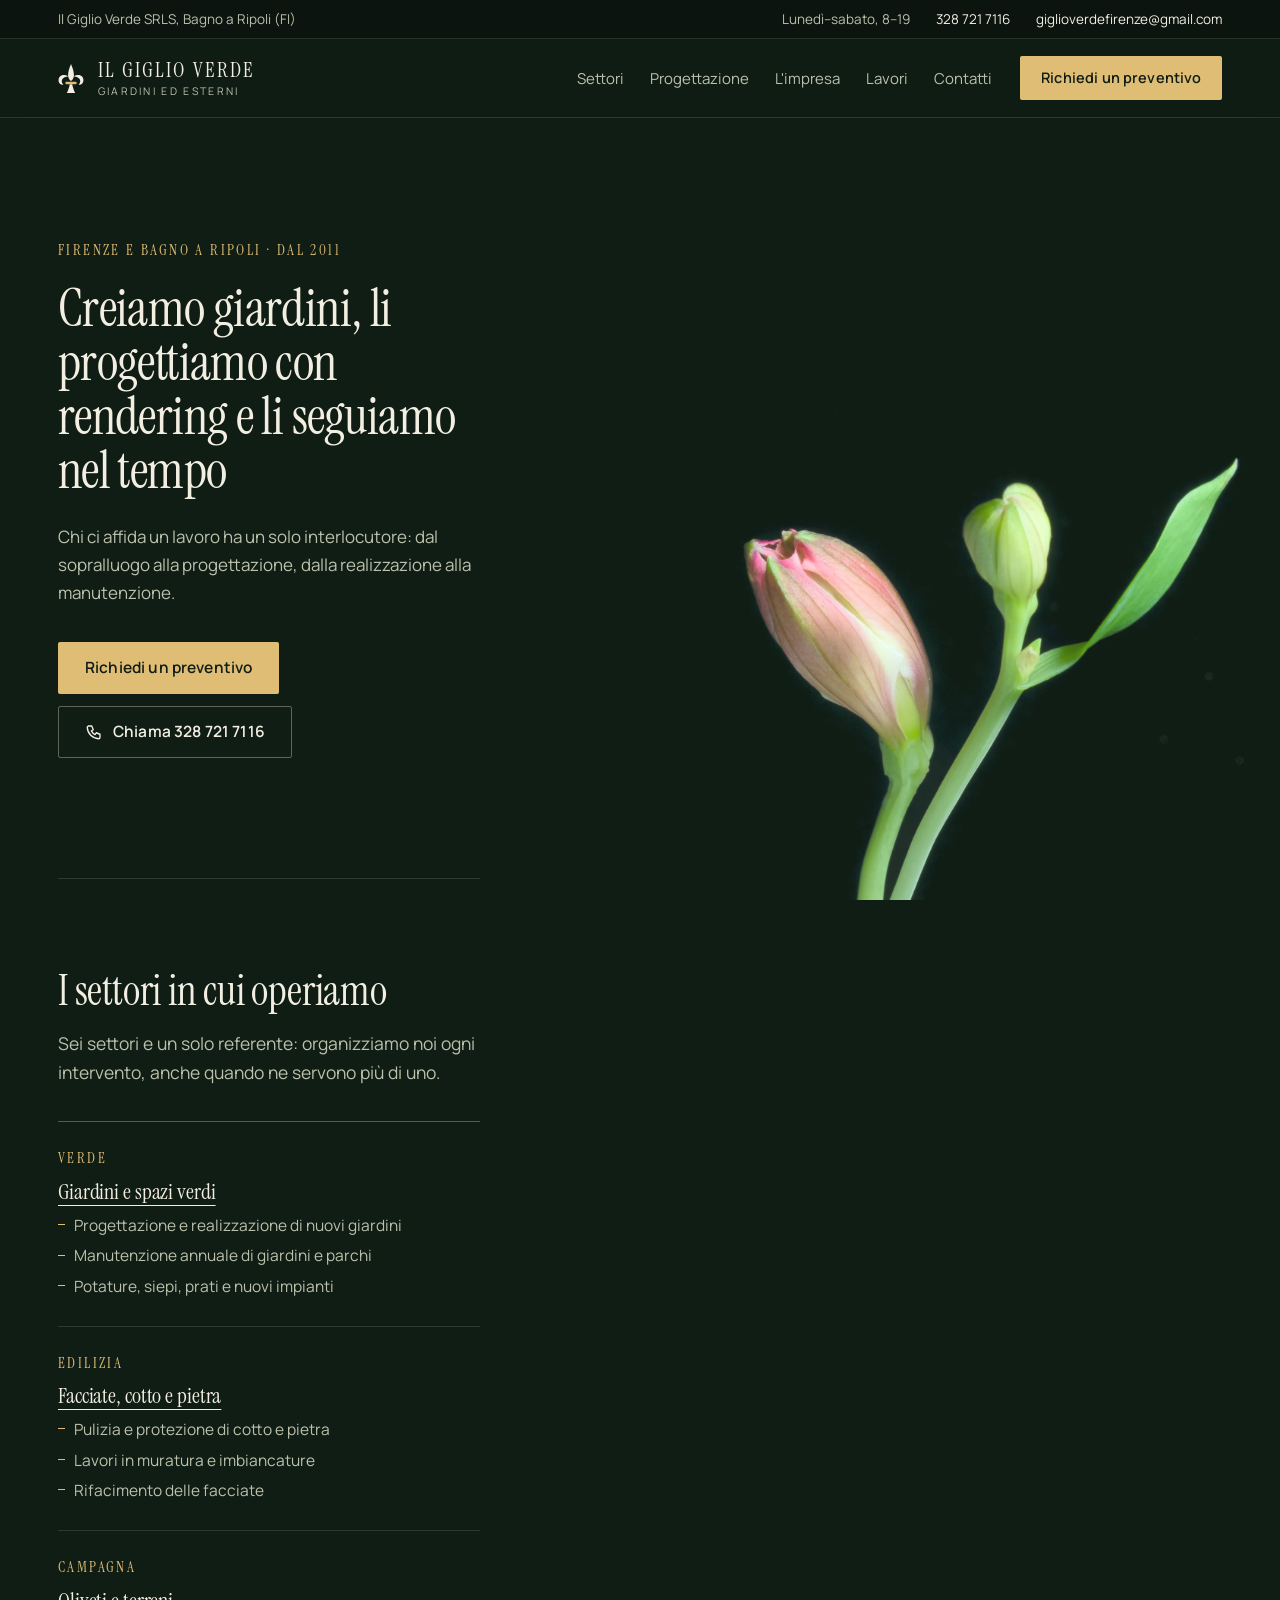
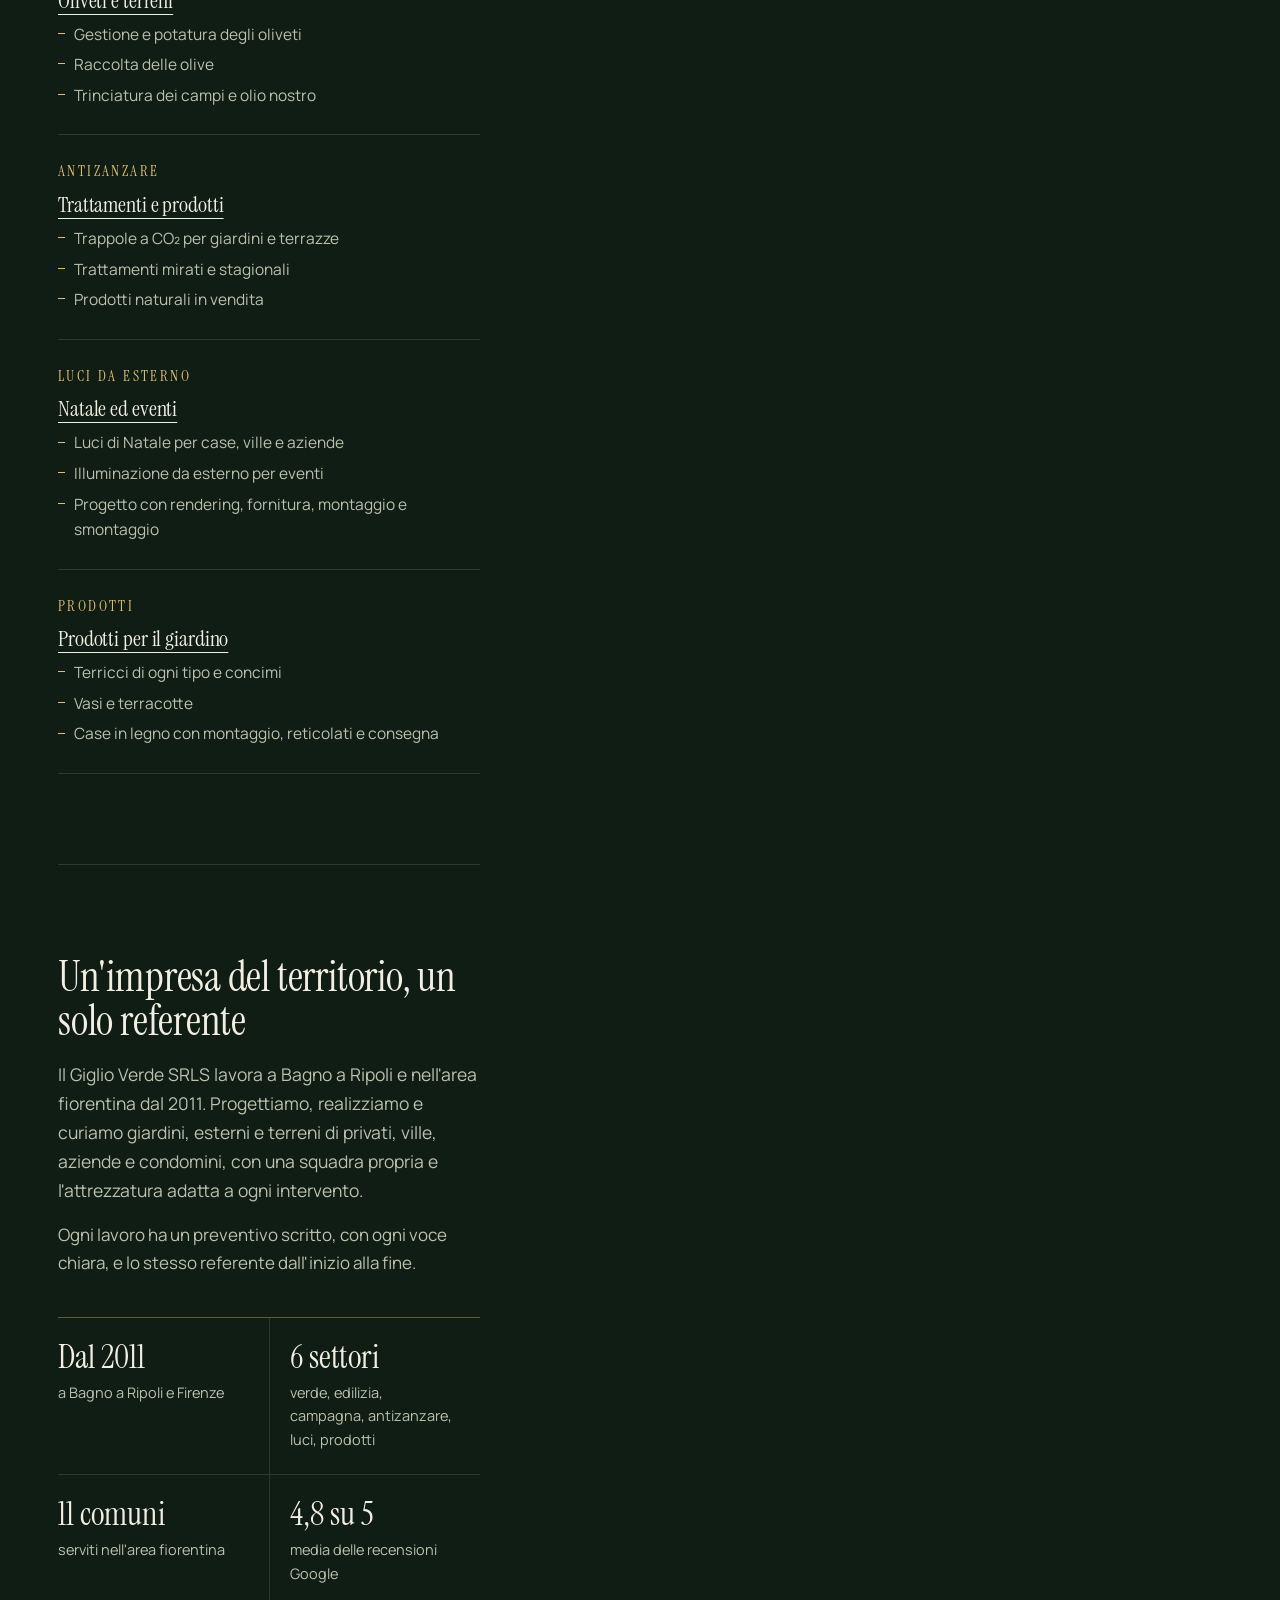
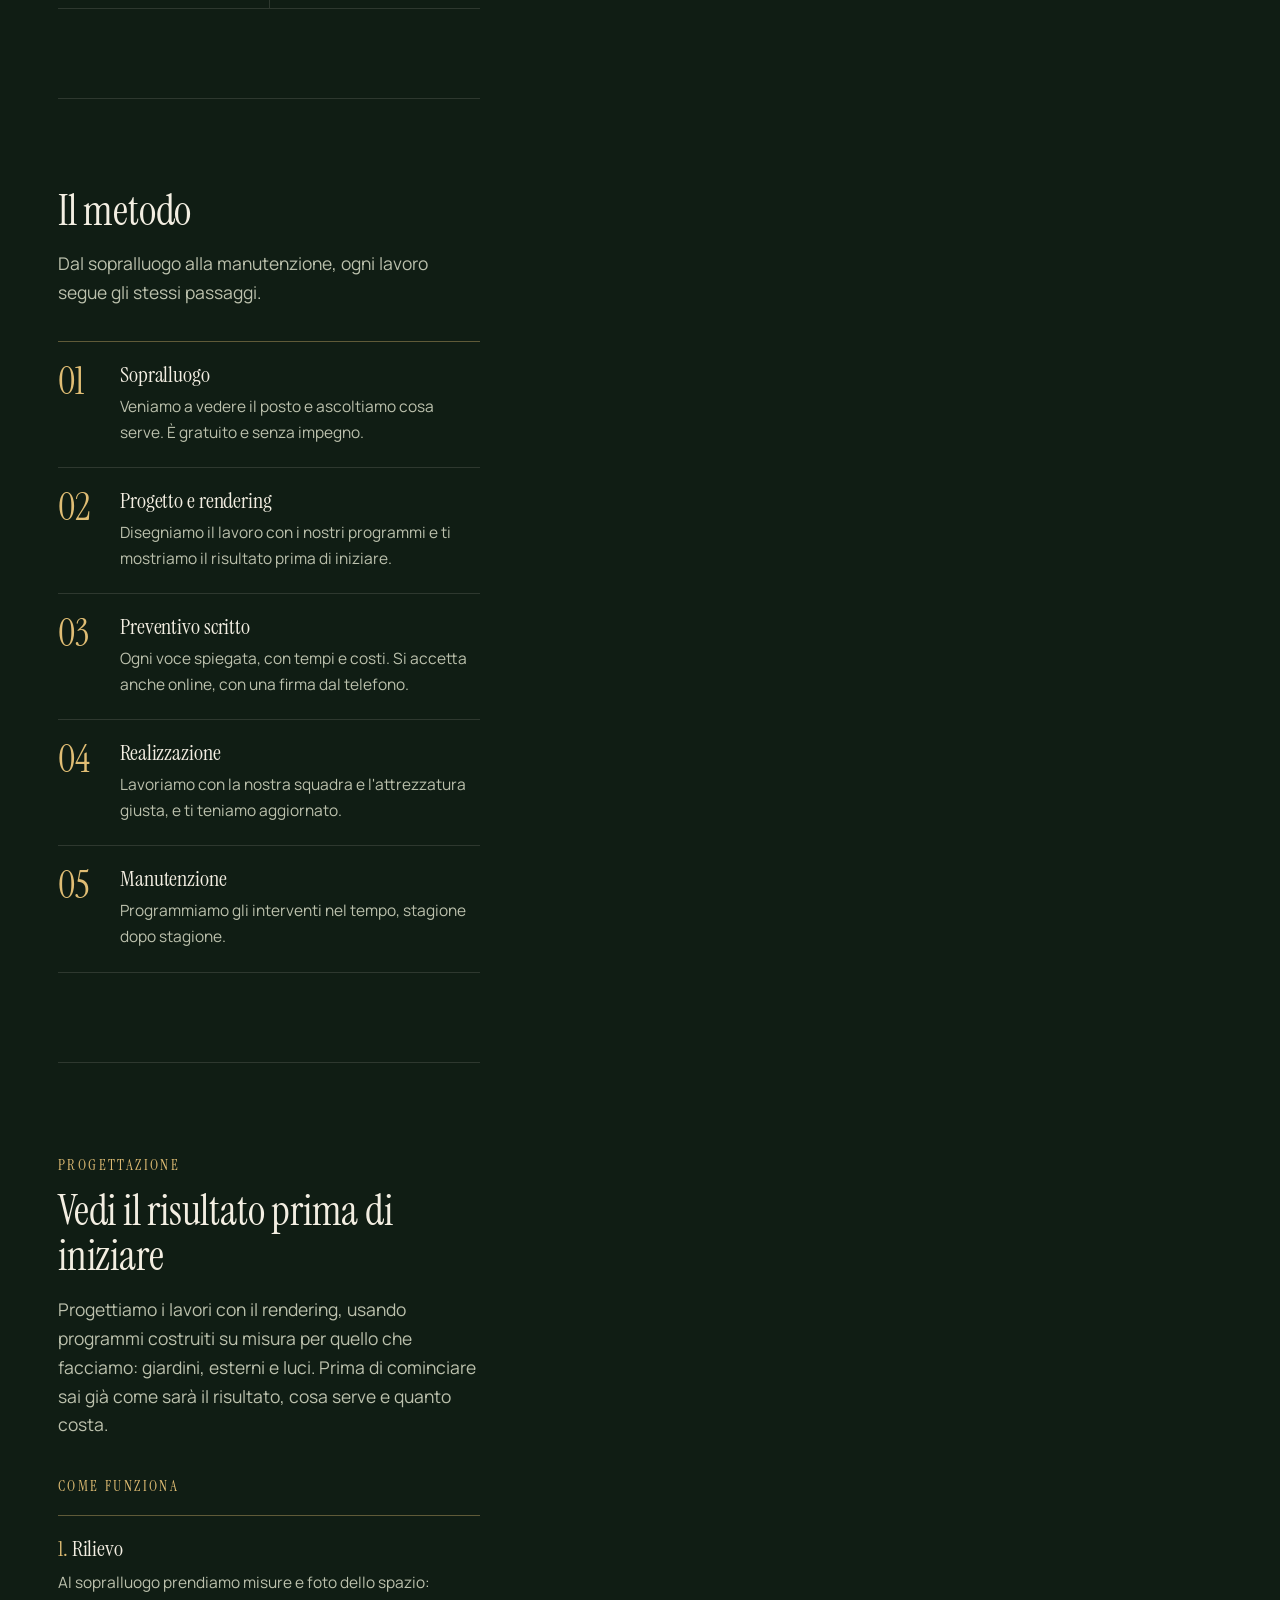
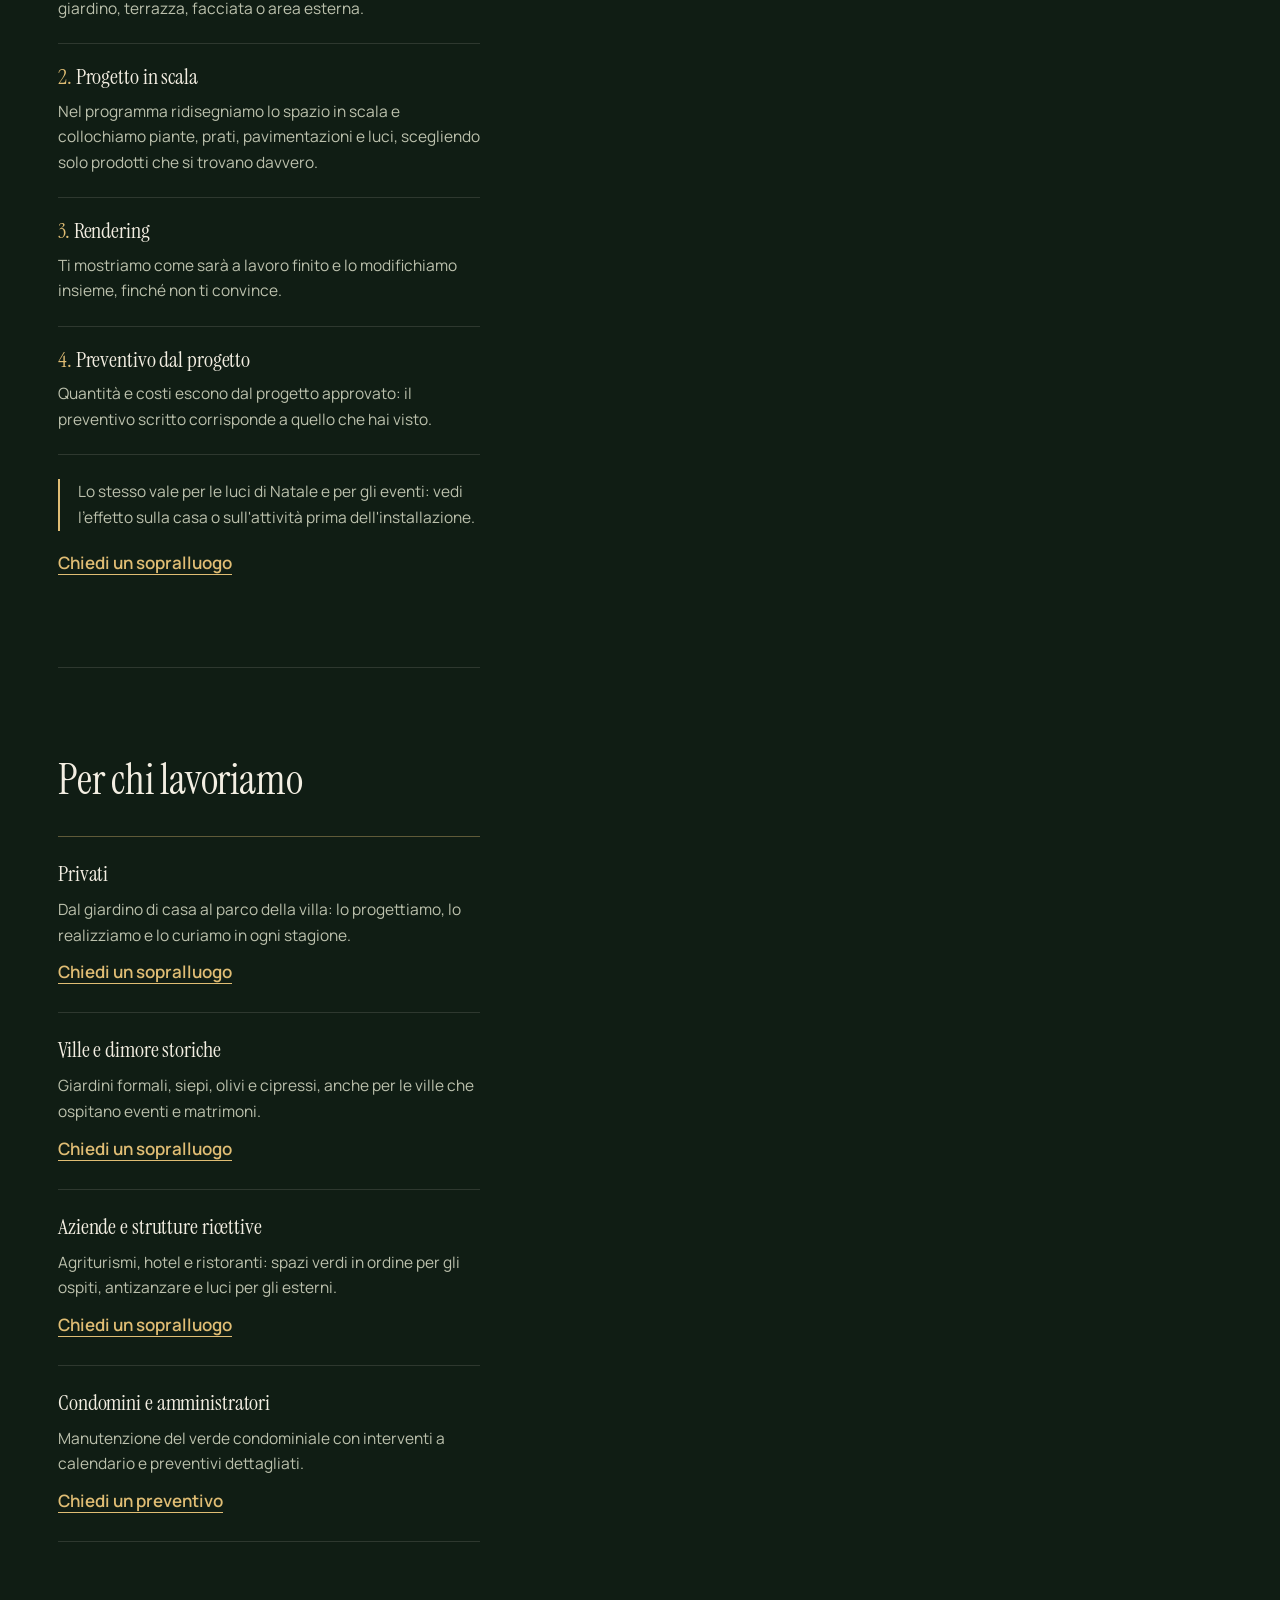
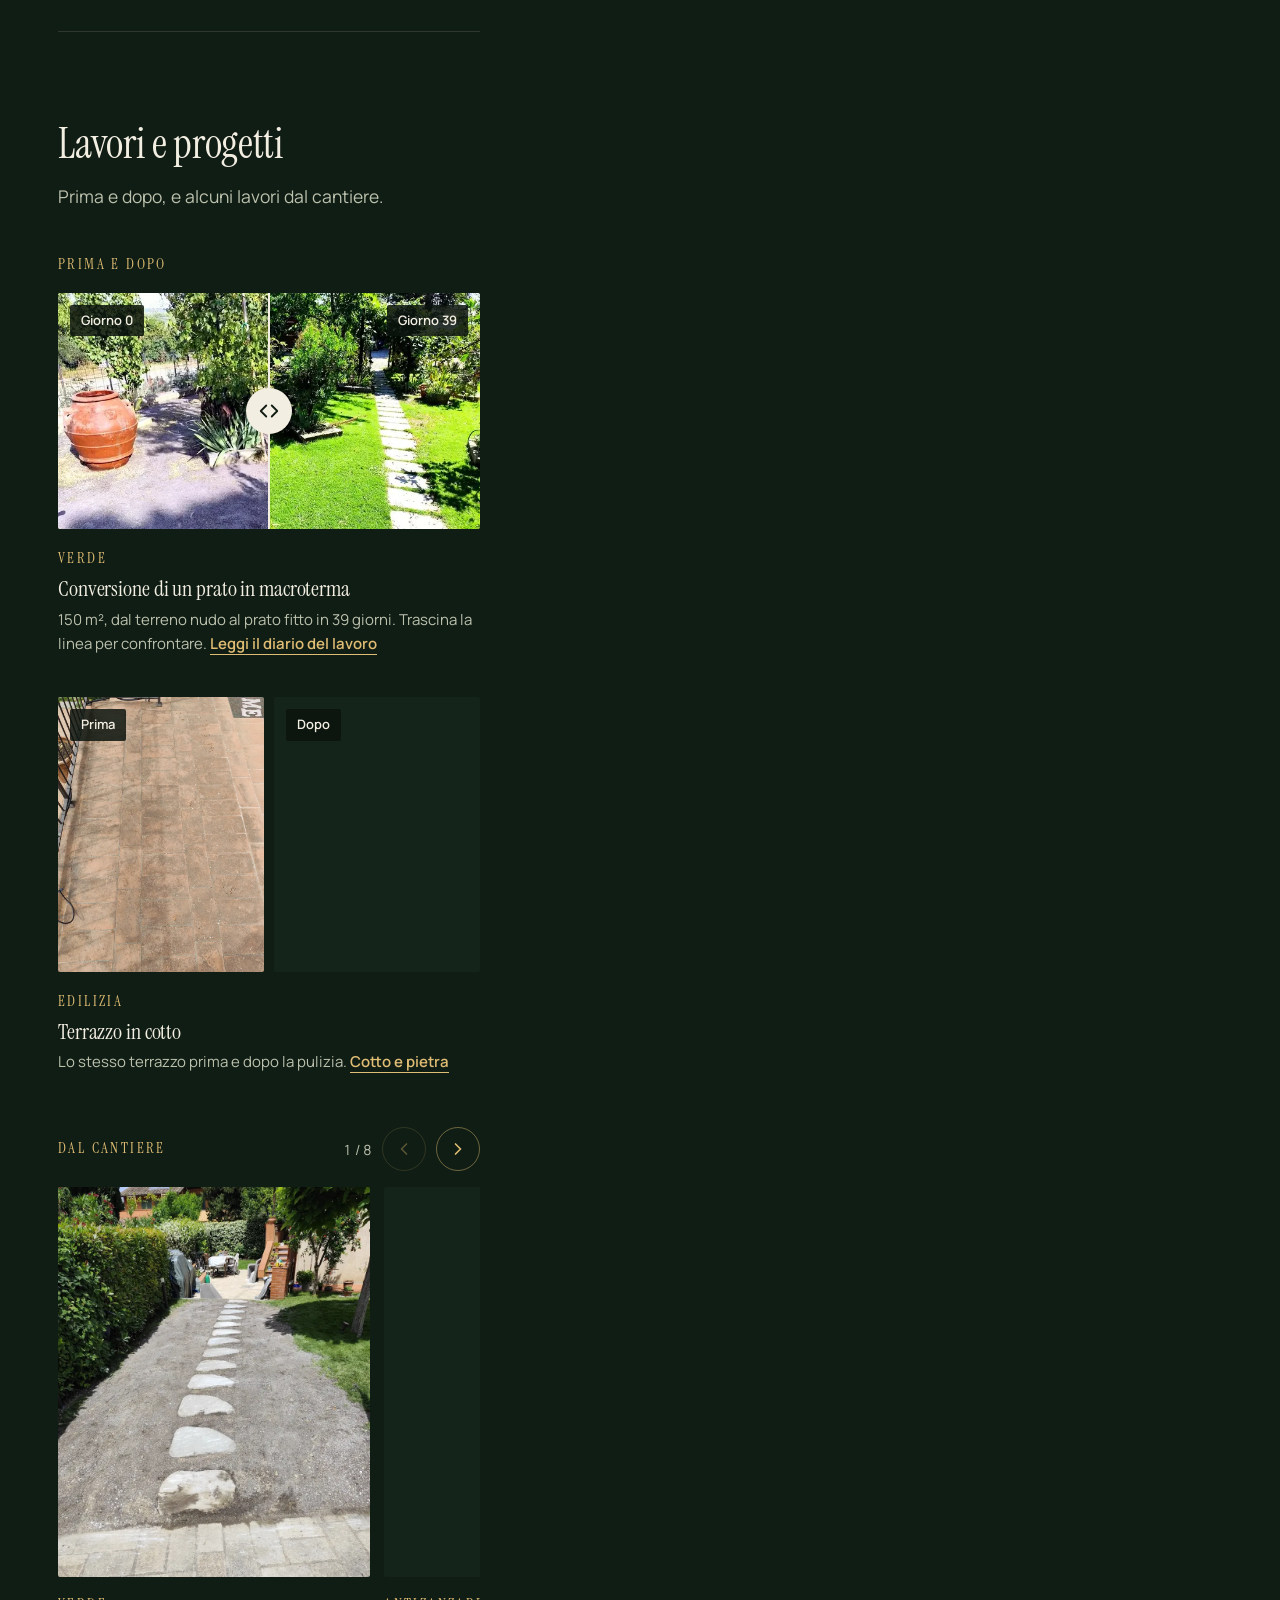
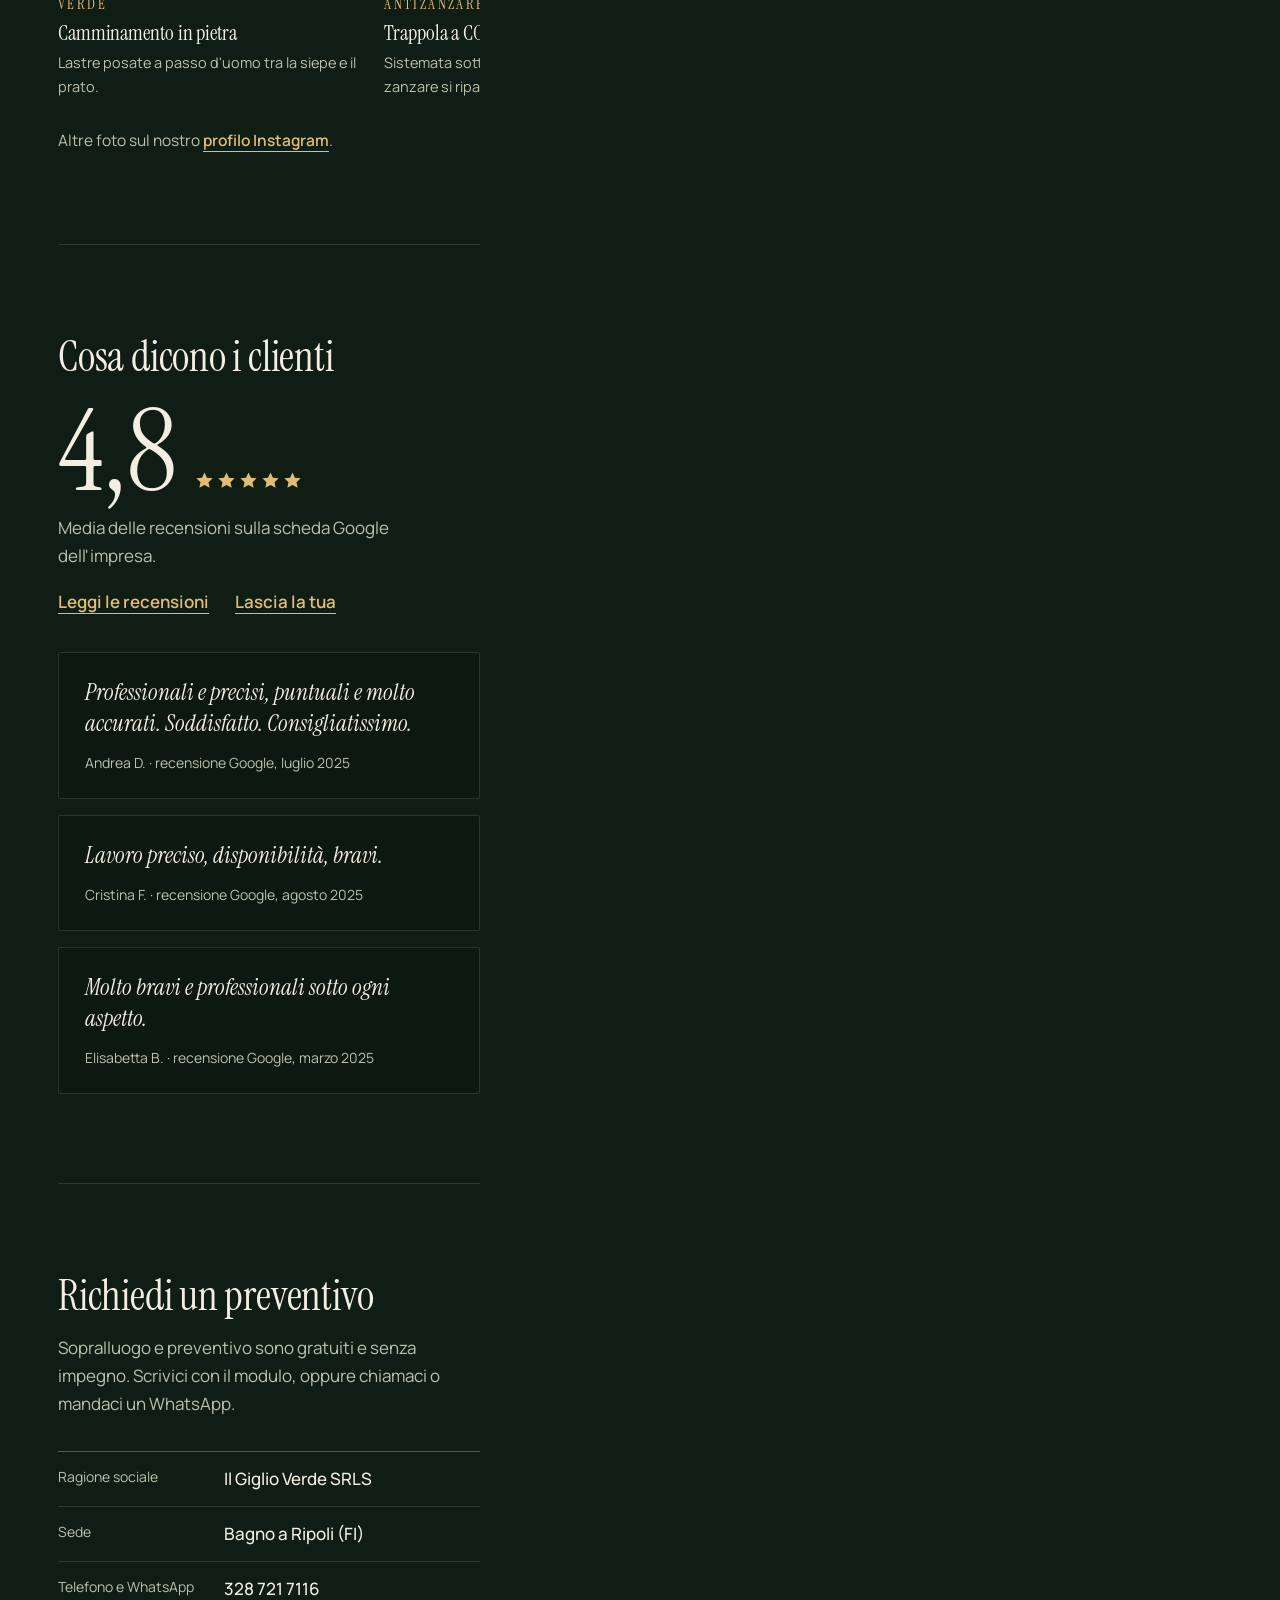
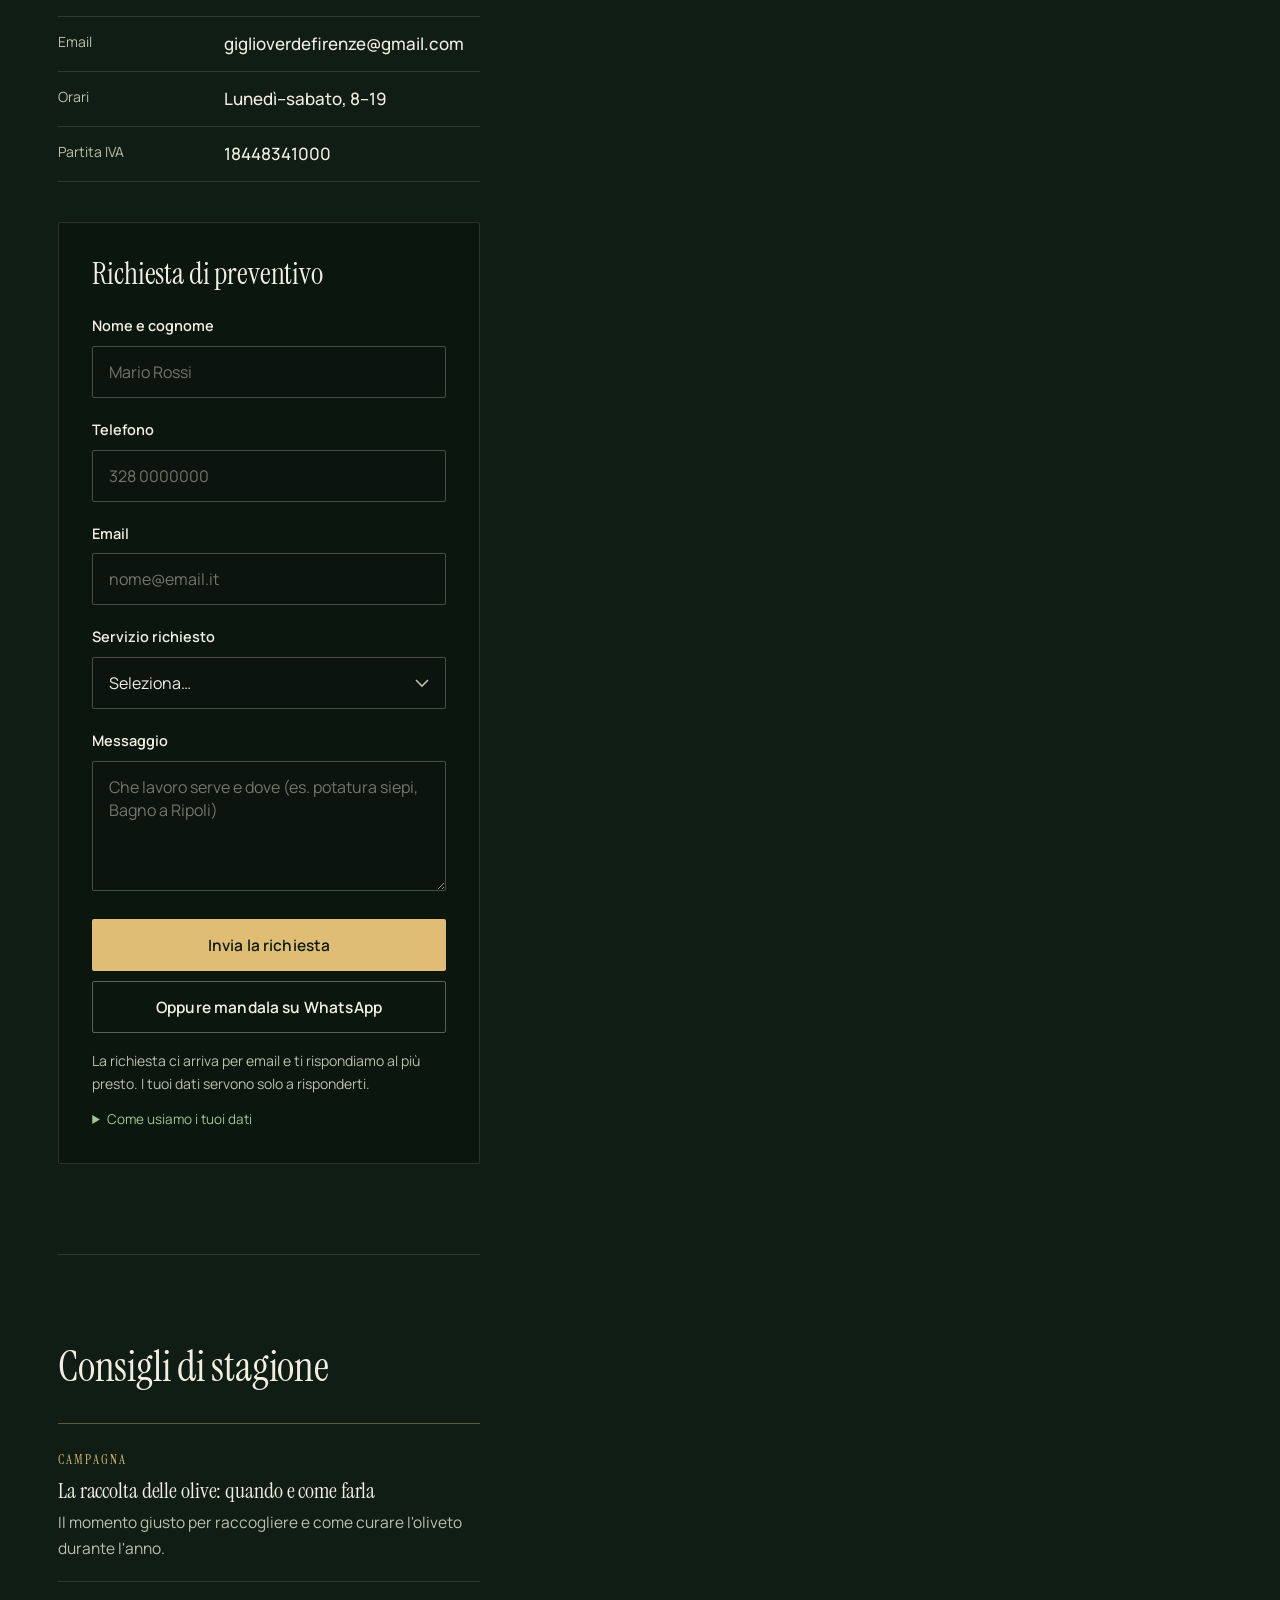
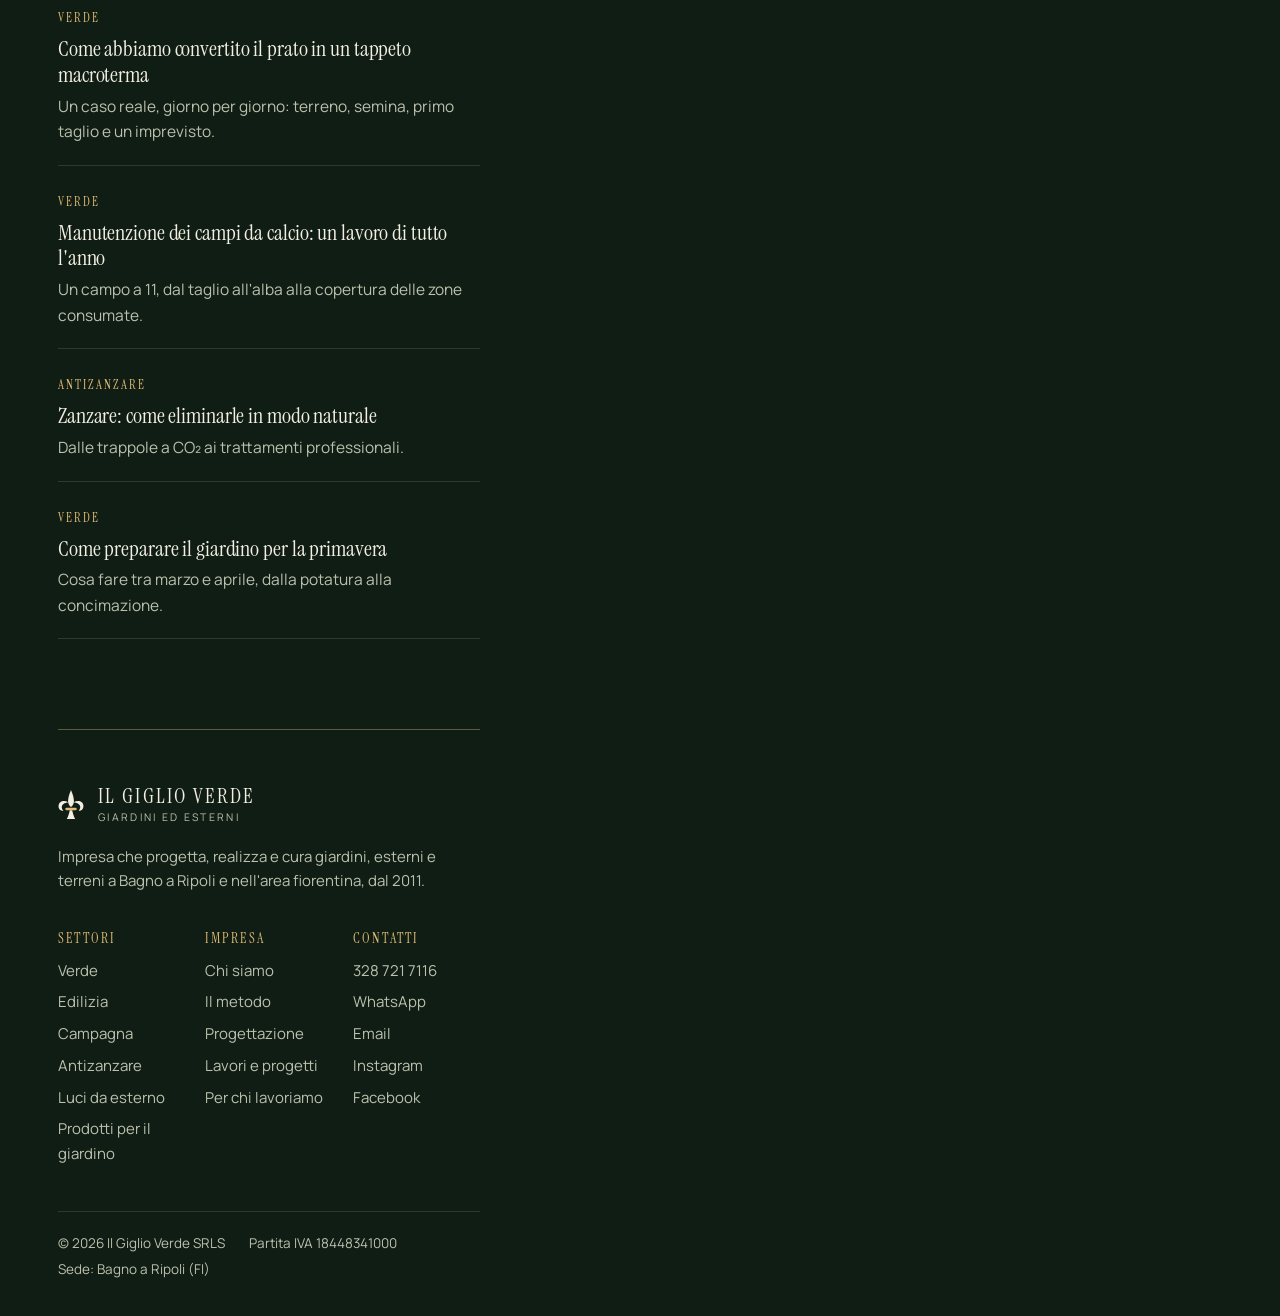
==== index.html @ f60e736c "Fiore: sboccio piu' lento, entro le prime cinque schermate Co-Authored-By: Claude Opus 5.5 <noreply@" ====
<!DOCTYPE html>
<html lang="it">
<head>
<meta charset="UTF-8">
<meta name="viewport" content="width=device-width, initial-scale=1.0">
<title>Il Giglio Verde | Giardini ed esterni a Firenze e Bagno a Ripoli</title>
<meta name="description" content="Progettazione con rendering, realizzazione e manutenzione di giardini ed esterni a Firenze e Bagno a Ripoli, per privati, ville, aziende e condomini. Dal 2011.">
<link rel="canonical" href="https://www.giglioverde.com/">
<meta property="og:type" content="website">
<meta property="og:site_name" content="Il Giglio Verde">
<meta property="og:locale" content="it_IT">
<meta property="og:url" content="https://www.giglioverde.com/">
<meta property="og:title" content="Il Giglio Verde | Giardini ed esterni a Firenze e Bagno a Ripoli">
<meta property="og:description" content="Giardini ed esterni progettati con rendering, realizzati e seguiti nel tempo da un'unica impresa: verde, edilizia, campagna, antizanzare e luci da esterno a Firenze e Bagno a Ripoli. Dal 2011.">
<meta property="og:image" content="https://www.giglioverde.com/og-image.jpg">
<meta property="og:image:width" content="1200">
<meta property="og:image:height" content="630">
<meta property="og:image:alt" content="Il giglio del marchio e il nome Il Giglio Verde">
<meta name="twitter:card" content="summary_large_image">
<link rel="icon" href="/Sito-favicon.svg" type="image/svg+xml">
<link rel="icon" href="/Sito-favicon.ico" sizes="any">
<link rel="apple-touch-icon" href="/Sito-icona-iPhone-180.png">
<link rel="manifest" href="/site.webmanifest">
<meta name="theme-color" content="#101d14">
<script type="application/ld+json">
{
  "@context": "https://schema.org",
  "@type": "HomeAndConstructionBusiness",
  "@id": "https://www.giglioverde.com/#ditta",
  "name": "Il Giglio Verde",
  "legalName": "Il Giglio Verde SRLS",
  "vatID": "IT18448341000",
  "url": "https://www.giglioverde.com/",
  "logo": "https://www.giglioverde.com/Sito-icona-Android-512.png",
  "image": "https://www.giglioverde.com/og-image.jpg",
  "description": "Progettazione con rendering, realizzazione e manutenzione di giardini ed esterni a Bagno a Ripoli, Firenze Sud e nell'area fiorentina: verde, antizanzare, facciate, cotto e pietra, oliveti, luci da esterno per Natale ed eventi.",
  "telephone": "+39 328 721 7116",
  "email": "giglioverdefirenze@gmail.com",
  "foundingDate": "2011",
  "founder": {
    "@type": "Person",
    "name": "Tommaso Batini"
  },
  "address": {
    "@type": "PostalAddress",
    "addressLocality": "Bagno a Ripoli",
    "postalCode": "50012",
    "addressRegion": "FI",
    "addressCountry": "IT"
  },
  "geo": {
    "@type": "GeoCoordinates",
    "latitude": 43.721,
    "longitude": 11.316
  },
  "hasMap": "https://www.google.com/maps/search/?api=1&query=Il%20Giglio%20Verde&query_place_id=ChIJ2ZvbBpFTKhMRtNtVRtd16W4",
  "openingHoursSpecification": [
    {
      "@type": "OpeningHoursSpecification",
      "dayOfWeek": [
        "Monday",
        "Tuesday",
        "Wednesday",
        "Thursday",
        "Friday",
        "Saturday"
      ],
      "opens": "08:00",
      "closes": "19:00"
    }
  ],
  "areaServed": [
    {
      "@type": "City",
      "name": "Bagno a Ripoli"
    },
    {
      "@type": "City",
      "name": "Firenze"
    },
    {
      "@type": "City",
      "name": "Fiesole"
    },
    {
      "@type": "City",
      "name": "Pontassieve"
    },
    {
      "@type": "City",
      "name": "Rignano sull'Arno"
    },
    {
      "@type": "City",
      "name": "Greve in Chianti"
    }
  ],
  "sameAs": [
    "https://www.instagram.com/giglioverdegiardini",
    "https://www.facebook.com/GiglioVerdeGiardini"
  ],
  "hasOfferCatalog": {
    "@type": "OfferCatalog",
    "name": "Servizi",
    "itemListElement": [
      {
        "@type": "Offer",
        "itemOffered": {
          "@type": "Service",
          "name": "Progettazione con rendering e realizzazione di giardini"
        }
      },
      {
        "@type": "Offer",
        "itemOffered": {
          "@type": "Service",
          "name": "Manutenzione giardini",
          "url": "https://www.giglioverde.com/manutenzione-giardini-firenze.html"
        }
      },
      {
        "@type": "Offer",
        "itemOffered": {
          "@type": "Service",
          "name": "Trattamenti antizanzare",
          "url": "https://www.giglioverde.com/antizanzare-firenze.html"
        }
      },
      {
        "@type": "Offer",
        "itemOffered": {
          "@type": "Service",
          "name": "Facciate, cotto e pietra",
          "url": "https://www.giglioverde.com/facciate-cotto-pietra-firenze.html"
        }
      },
      {
        "@type": "Offer",
        "itemOffered": {
          "@type": "Service",
          "name": "Gestione oliveti e raccolta olive",
          "url": "https://www.giglioverde.com/oliveti-raccolta-olive-firenze.html"
        }
      },
      {
        "@type": "Offer",
        "itemOffered": {
          "@type": "Service",
          "name": "Luci da esterno per Natale ed eventi"
        }
      },
      {
        "@type": "Offer",
        "itemOffered": {
          "@type": "Service",
          "name": "Rivendita prodotti per il giardino"
        }
      }
    ]
  }
}
</script>
<!-- Google tag (gtag.js) -->
<script async src="https://www.googletagmanager.com/gtag/js?id=G-GYQ426DJKF"></script>
<script>
  window.dataLayer = window.dataLayer || [];
  function gtag(){dataLayer.push(arguments);}
  gtag('js', new Date());
  gtag('config', 'G-GYQ426DJKF');
</script>
<link rel="preload" as="image" href="/img/fiore/pc/f001.webp" type="image/webp" fetchpriority="high" media="(min-width: 901px)">
<link rel="preload" as="image" href="/img/fiore/telefono/f001.webp" type="image/webp" fetchpriority="high" media="(max-width: 900px)">
<link rel="preconnect" href="https://fonts.googleapis.com">
<link rel="preconnect" href="https://fonts.gstatic.com" crossorigin>
<link href="https://fonts.googleapis.com/css2?family=Instrument+Serif:ital@0;1&family=Manrope:wght@400;500;600;700&display=swap" rel="stylesheet">
<style>
:root {
  --bosco: #101d14;
  --bosco-2: #14241a;
  --notte: #0b140e;
  --crema: #f3eee2;
  --crema-2: #bcc1ad;
  --salvia: #a4c48f;
  --oro: #e0bd74;
  --linea: rgba(243, 238, 226, 0.13);
  --linea-oro: rgba(224, 189, 116, 0.38);
  --serif: 'Instrument Serif', Georgia, 'Times New Roman', serif;
  --sans: 'Manrope', system-ui, -apple-system, 'Segoe UI', sans-serif;
  --hh: 78px;
  --pad: clamp(20px, 4.5vw, 72px);
  --sez: clamp(64px, 7vw, 108px);
  /* il fiore ha la parte destra dello schermo; i testi stanno nella colonna a sinistra e non ci entrano mai */
  --margine: max(0px, calc((100vw - 1920px) / 2));
  --colonna: clamp(400px, calc(40vw - 90px), 640px);
  --stacco: clamp(28px, 3.2vw, 64px);
  --fiore-sx: calc(var(--margine) + var(--pad) + var(--colonna) + var(--stacco));
  --fiore-alto: 116px; /* fondo della testata a pagina ferma in cima: lo aggiorna lo script */
  color-scheme: dark;
}
*, *::before, *::after { box-sizing: border-box; }
[hidden] { display: none !important; }
html { scroll-padding-top: calc(var(--hh) + 16px); -webkit-text-size-adjust: 100%; }
body { margin: 0; background: var(--bosco); color: var(--crema-2); font: 400 17px/1.65 var(--sans); -webkit-font-smoothing: antialiased; }
img { max-width: 100%; height: auto; display: block; }
h1, h2, h3, h4 { font-family: var(--serif); font-weight: 400; color: var(--crema); margin: 0; letter-spacing: -0.005em; }
h2 { font-size: clamp(34px, 3.3vw, 50px); line-height: 1.06; }
h3 { font-size: clamp(22px, 1.7vw, 26px); line-height: 1.18; }
h4 { font-size: 22px; line-height: 1.2; }
p { margin: 0; }
a { color: inherit; }
ul, ol { margin: 0; padding: 0; list-style: none; }
figure { margin: 0; }
:focus-visible { outline: 2px solid var(--oro); outline-offset: 3px; border-radius: 3px; }
.salta { position: absolute; left: 12px; top: -60px; z-index: 100; background: var(--oro); color: var(--bosco); padding: 10px 16px; border-radius: 4px; font-weight: 600; text-decoration: none; }
.salta:focus { top: 12px; }

/* la colonna dei testi: sul PC sta a sinistra e si ferma prima dello spazio del fiore */
.wrap { width: var(--colonna); margin-left: calc(var(--margine) + var(--pad)); container-type: inline-size; }
.riga { padding-inline: calc(var(--margine) + var(--pad)); }
.sez > .wrap { padding-block: var(--sez); border-top: 1px solid var(--linea); }
.intro { margin-top: 16px; font-size: 17.5px; }
.link { color: var(--oro); font-weight: 600; text-decoration: underline; text-decoration-thickness: 1px; text-underline-offset: 5px; }
.link:hover { text-decoration-thickness: 2px; }
.etichetta { font-family: var(--serif); font-size: 15px; letter-spacing: 0.16em; text-transform: uppercase; color: var(--oro); }
.sotto-titolo { font-family: var(--serif); font-size: 15px; line-height: 1.3; letter-spacing: 0.16em; text-transform: uppercase; color: var(--oro); }

.btn { display: inline-flex; align-items: center; justify-content: center; gap: 10px; min-height: 52px; padding: 0 26px; border-radius: 2px; border: 1px solid transparent; font: 600 15.5px/1.1 var(--sans); letter-spacing: 0.01em; text-decoration: none; cursor: pointer; transition: background-color .2s, border-color .2s, color .2s; }
.btn svg { width: 18px; height: 18px; flex-shrink: 0; }
.btn-oro { background: var(--oro); color: var(--bosco); }
.btn-oro:hover { background: #ecd08f; }
.btn-linea { border-color: rgba(243, 238, 226, 0.34); color: var(--crema); background: transparent; }
.btn-linea:hover { border-color: var(--crema); }

/* il fiore vero: i fotogrammi di un time-lapse che avanzano con lo scorrimento.
   Sul PC occupa tutta la parte destra sotto la testata; niente gli passa sopra. */
.fiore-vero { position: fixed; z-index: 1; top: var(--fiore-alto); bottom: 0; left: var(--fiore-sx); right: var(--margine); pointer-events: none; opacity: 0; transition: opacity .3s ease; }
.fiore-vero.pronto { opacity: 1; }
.fiore-vero canvas { display: block; width: 100%; height: 100%; }
main > section { position: relative; }

/* barra in alto con i dati dell'impresa */
.utilita { background: var(--notte); border-bottom: 1px solid var(--linea); font-size: 13.5px; }
.utilita .riga { display: flex; flex-wrap: wrap; justify-content: space-between; align-items: center; gap: 6px 28px; min-height: 38px; }
.utilita ul { display: flex; flex-wrap: wrap; gap: 6px 26px; }
.utilita a { text-decoration: none; color: var(--crema); }
.utilita a:hover { text-decoration: underline; text-underline-offset: 3px; }

/* testata */
.testata { position: sticky; top: env(safe-area-inset-top, 0px); z-index: 50; background: rgba(16, 29, 20, 0.92); -webkit-backdrop-filter: blur(12px); backdrop-filter: blur(12px); border-bottom: 1px solid var(--linea); }
.testata .riga { height: var(--hh); display: flex; align-items: center; gap: 28px; }
.marchio { display: inline-flex; align-items: center; gap: 14px; text-decoration: none; color: var(--crema); }
.marchio svg { width: 26px; height: 29px; flex-shrink: 0; }
.marchio-nome { display: flex; flex-direction: column; line-height: 1; }
.marchio-nome b { font-family: var(--serif); font-weight: 400; font-size: 21px; letter-spacing: 0.1em; text-transform: uppercase; white-space: nowrap; }
.marchio-nome small { margin-top: 5px; font-size: 10.5px; letter-spacing: 0.22em; text-transform: uppercase; color: var(--crema-2); white-space: nowrap; }
.testata nav { margin-left: auto; }
.menu { display: flex; gap: 26px; }
.menu a { font-size: 15px; color: var(--crema-2); text-decoration: none; padding-block: 8px; }
.menu a:hover { color: var(--crema); }
.testata .btn { min-height: 44px; padding: 0 20px; font-size: 14.5px; }
.apri-menu { display: none; margin-left: auto; background: none; border: 1px solid rgba(243, 238, 226, 0.34); color: var(--crema); font: 600 15px/1 var(--sans); border-radius: 2px; padding: 11px 16px; cursor: pointer; }
.pannello-menu { position: fixed; inset: 0; z-index: 90; background: var(--bosco); display: flex; flex-direction: column; padding: 0 var(--pad) 32px; overflow-y: auto; }
.pm-testa { height: 64px; display: flex; align-items: center; justify-content: space-between; }
.pannello-menu ul { margin: 26px 0 32px; display: grid; gap: 2px; }
.pannello-menu ul a { display: block; font-family: var(--serif); font-size: 34px; line-height: 1.25; color: var(--crema); text-decoration: none; padding: 5px 0; }
.pannello-menu .btn { width: 100%; margin-top: 10px; }

/* apertura */
.apertura .wrap { min-height: clamp(520px, calc(100svh - 116px), 760px); display: flex; flex-direction: column; justify-content: center; padding-block: clamp(48px, 8vh, 96px); }
.apertura h1 { margin-top: 18px; font-size: clamp(40px, 4.1vw, 62px); line-height: 1.03; letter-spacing: -0.012em; }
.apertura .lead { margin: 26px 0 34px; font-size: clamp(17px, 1.25vw, 19px); max-width: 30em; }
.azioni { display: flex; flex-wrap: wrap; gap: 12px; }

/* settori */
.settori-lista { margin-top: 34px; border-top: 1px solid var(--linea-oro); }
.settore { display: grid; gap: 8px 28px; padding: 24px 0 26px; border-bottom: 1px solid var(--linea); }
.settore ul { display: grid; gap: 5px; font-size: 15.5px; }
.settore li { padding-left: 16px; position: relative; }
.settore li::before { content: ""; position: absolute; left: 0; top: 0.72em; width: 7px; height: 1px; background: var(--oro); }
.settore .link { justify-self: start; font-size: 15.5px; }
.settore h3 a { color: inherit; text-decoration: underline; text-decoration-thickness: 1px; text-underline-offset: 6px; transition: color .2s; }
.settore h3 a:hover { color: var(--oro); text-decoration-thickness: 2px; }
.altri-servizi { padding-top: 22px; font-size: 15.5px; }
.altri-servizi strong { color: var(--crema); font-weight: 600; }
@container (min-width: 460px) {
  .settore { grid-template-columns: minmax(0, 0.92fr) minmax(0, 1.08fr); grid-template-rows: auto auto 1fr; align-items: start; }
  .settore > .etichetta { grid-column: 1; grid-row: 1; }
  .settore > h3 { grid-column: 1; grid-row: 2; }
  .settore > .link { grid-column: 1; grid-row: 3; margin-top: 4px; }
  .settore > ul { grid-column: 2; grid-row: 1 / span 3; padding-top: 3px; }
}

/* l'impresa */
.impresa-testo p + p { margin-top: 16px; }
.fatti { display: grid; grid-template-columns: repeat(2, minmax(0, 1fr)); margin-top: 40px; border-top: 1px solid var(--linea-oro); }
.fatti li { padding: 22px 20px 22px 0; border-bottom: 1px solid var(--linea); }
.fatti li:nth-child(even) { padding-left: 20px; border-left: 1px solid var(--linea); }
.fatti b { display: block; font-family: var(--serif); font-weight: 400; font-size: clamp(30px, 2.6vw, 38px); line-height: 1.05; color: var(--crema); }
.fatti span { display: block; margin-top: 6px; font-size: 14.5px; }

/* metodo */
.passi { margin-top: 34px; border-top: 1px solid var(--linea-oro); counter-reset: passo; }
.passi li { display: grid; grid-template-columns: 62px minmax(0, 1fr); padding: 20px 0 22px; border-bottom: 1px solid var(--linea); counter-increment: passo; }
.passi li::before { content: counter(passo, decimal-leading-zero); grid-row: 1 / span 2; font-family: var(--serif); font-size: 38px; line-height: 1; color: var(--oro); }
.passi p { margin-top: 6px; font-size: 15.5px; }

/* progettazione */
.progetta h2 { margin-top: 12px; }
.fasi { display: grid; gap: 0 28px; margin-top: 18px; border-top: 1px solid var(--linea-oro); counter-reset: fase; }
.fasi li { padding: 20px 0 22px; border-bottom: 1px solid var(--linea); counter-increment: fase; }
.fasi h4::before { content: counter(fase) ". "; color: var(--oro); }
.fasi p { margin-top: 8px; font-size: 15.5px; }
@container (min-width: 460px) {
  .fasi { grid-template-columns: repeat(2, minmax(0, 1fr)); }
}
.progetta .sotto-titolo { margin-top: 38px; }
.nota-luci { margin: 24px 0 18px; padding-left: 18px; border-left: 2px solid var(--oro); font-size: 15.5px; }

/* per chi lavoriamo */
.clienti-griglia { display: grid; margin-top: 34px; border-top: 1px solid var(--linea-oro); }
.clienti-griglia li { padding: 24px 0 26px; border-bottom: 1px solid var(--linea); display: flex; flex-direction: column; gap: 10px; }
.clienti-griglia p { font-size: 15.5px; flex-grow: 1; }
.clienti-griglia .link { align-self: flex-start; }
@container (min-width: 460px) {
  .clienti-griglia { grid-template-columns: repeat(2, minmax(0, 1fr)); }
  .clienti-griglia li:nth-child(odd) { padding-right: 22px; }
  .clienti-griglia li:nth-child(even) { padding-left: 22px; border-left: 1px solid var(--linea); }
}

/* lavori: prima e dopo, poi il carosello */
.lavori .sotto-titolo { margin-top: 44px; }
.confronto { margin-top: 18px; }
.confronto + .confronto { margin-top: 40px; }
.didascalia { padding-top: 14px; }
.didascalia h4 { margin: 5px 0 5px; }
.didascalia p { font-size: 15px; }
.pd { position: relative; aspect-ratio: 685 / 384; overflow: hidden; border-radius: 2px; touch-action: pan-y; user-select: none; -webkit-user-select: none; cursor: ew-resize; background: var(--bosco-2); --pos: 50%; }
.pd img { width: 100%; height: 100%; object-fit: cover; pointer-events: none; }
.pd-prima { position: absolute; inset: 0; clip-path: inset(0 calc(100% - var(--pos)) 0 0); }
.pd-et { position: absolute; top: 12px; padding: 5px 11px; background: rgba(11, 20, 14, 0.84); color: var(--crema); font-size: 13px; font-weight: 600; border-radius: 2px; pointer-events: none; }
.pd-et-prima { left: 12px; }
.pd-et-dopo { right: 12px; }
.pd-linea { position: absolute; top: 0; bottom: 0; left: var(--pos); width: 2px; margin-left: -1px; background: var(--crema); pointer-events: none; }
.pd-maniglia { position: absolute; top: 50%; left: 50%; width: 46px; height: 46px; margin: -23px 0 0 -23px; border-radius: 50%; background: var(--crema); color: var(--bosco); display: flex; align-items: center; justify-content: center; }
.pd-maniglia svg { width: 22px; height: 22px; }
.pd-range { position: absolute; inset: 0; width: 100%; height: 100%; margin: 0; opacity: 0; cursor: ew-resize; touch-action: pan-y; }
.pd:has(.pd-range:focus-visible) .pd-maniglia { outline: 2px solid var(--oro); outline-offset: 3px; }
.coppia { display: grid; grid-template-columns: repeat(2, minmax(0, 1fr)); gap: 10px; }
.coppia-foto { position: relative; overflow: hidden; border-radius: 2px; background: var(--bosco-2); }
.coppia-foto img { width: 100%; aspect-ratio: 3 / 4; object-fit: cover; }
.coppia-foto .pd-et { left: 12px; }
.car-testa { display: flex; align-items: center; justify-content: space-between; gap: 16px; margin-top: 52px; }
.lavori .car-testa .sotto-titolo { margin-top: 0; }
.car-comandi { display: flex; align-items: center; gap: 10px; }
.car-conta { min-width: 3.6em; text-align: right; font-size: 14px; font-variant-numeric: tabular-nums; }
.car-btn { width: 44px; height: 44px; display: inline-flex; align-items: center; justify-content: center; border-radius: 50%; border: 1px solid rgba(224, 189, 116, 0.45); background: transparent; color: var(--oro); cursor: pointer; transition: background-color .2s, border-color .2s, opacity .2s; }
.car-btn:hover:not(:disabled) { border-color: var(--oro); background: rgba(224, 189, 116, 0.1); }
.car-btn:disabled { opacity: 0.35; cursor: default; }
.car-btn svg { width: 20px; height: 20px; }
.car-pista { display: flex; gap: 14px; margin-top: 16px; overflow-x: auto; scroll-snap-type: x mandatory; scroll-behavior: smooth; overscroll-behavior-x: contain; scrollbar-width: none; }
.car-pista::-webkit-scrollbar { display: none; }
.scheda { flex: 0 0 74%; scroll-snap-align: start; }
.scheda img { width: 100%; aspect-ratio: 4 / 5; object-fit: cover; border-radius: 2px; background: var(--bosco-2); }
.scheda figcaption { padding: 12px 2px 4px 0; }
.scheda h4 { margin: 4px 0 4px; font-size: 21px; }
.scheda p { font-size: 14.5px; }
.lavori .altre-foto { margin-top: 26px; font-size: 15.5px; }

/* recensioni */
.voto { display: flex; align-items: baseline; gap: 18px; margin-top: 26px; }
.voto-num { font-family: var(--serif); font-size: clamp(96px, 9vw, 136px); line-height: 0.8; color: var(--crema); }
.stelle { display: inline-flex; gap: 3px; color: var(--oro); }
.stelle svg { width: 19px; height: 19px; }
.voto-nota { margin-top: 16px; }
.link-riga { display: flex; flex-wrap: wrap; gap: 10px 26px; margin-top: 18px; }
.citazioni { display: grid; gap: 16px; margin-top: 36px; }
.citazione { margin: 0; padding: 24px 26px; border: 1px solid var(--linea); border-radius: 2px; background: rgba(11, 20, 14, 0.5); }
.citazione blockquote { margin: 0; font-family: var(--serif); font-style: italic; font-size: 23px; line-height: 1.35; color: var(--crema); }
.citazione figcaption { margin-top: 12px; font-size: 14px; }
.citazione.segnaposto { border-style: dashed; border-color: rgba(243, 238, 226, 0.3); }
.citazione.segnaposto blockquote { font-family: var(--sans); font-style: normal; font-size: 15.5px; color: var(--crema-2); }

/* zone */
.zone-elenco { margin-top: 32px; display: grid; grid-template-columns: repeat(2, minmax(0, 1fr)); gap: 0 28px; border-top: 1px solid var(--linea-oro); }
.zone-elenco li { padding: 12px 0; border-bottom: 1px solid var(--linea); font-family: var(--serif); font-size: 21px; color: var(--crema); }
.zone-nota { margin-top: 22px; }

/* contatti */
.ct-testo > p { margin-top: 16px; }
.dati { margin-top: 32px; border-top: 1px solid var(--linea-oro); }
.dati div { display: grid; grid-template-columns: 150px minmax(0, 1fr); gap: 4px 16px; padding: 13px 0; border-bottom: 1px solid var(--linea); }
.dati dt { font-size: 14px; }
.dati dd { margin: 0; color: var(--crema); font-weight: 500; overflow-wrap: anywhere; }
.dati a { text-decoration: none; }
.dati a:hover { color: var(--oro); }
.form-card { margin-top: 40px; container-type: inline-size; background: rgba(11, 20, 14, 0.72); border: 1px solid var(--linea); border-radius: 2px; padding: clamp(22px, 2.6vw, 36px); }
.form-titolo { font-size: 30px; margin-bottom: 22px; }
.form-campi label { display: block; margin: 0 0 8px; font-size: 14.5px; font-weight: 600; color: var(--crema); }
.form-campi input, .form-campi select, .form-campi textarea { width: 100%; margin-bottom: 20px; padding: 14px 16px; background: var(--notte); color: var(--crema); border: 1px solid rgba(243, 238, 226, 0.26); border-radius: 2px; font: 400 16px/1.4 var(--sans); }
.form-campi input, .form-campi select { height: 52px; padding-block: 0; }
.form-campi select { appearance: none; -webkit-appearance: none; background-image: url("data:image/svg+xml,%3Csvg xmlns='http://www.w3.org/2000/svg' width='14' height='9' viewBox='0 0 14 9'%3E%3Cpath d='M1 1l6 6 6-6' fill='none' stroke='%23bcc1ad' stroke-width='1.6'/%3E%3C/svg%3E"); background-repeat: no-repeat; background-position: right 16px center; padding-right: 44px; }
.form-campi textarea { min-height: 130px; resize: vertical; }
.form-campi input::placeholder, .form-campi textarea::placeholder { color: rgba(188, 193, 173, 0.58); }
.form-campi input:focus, .form-campi select:focus, .form-campi textarea:focus { outline: none; border-color: var(--oro); box-shadow: 0 0 0 3px rgba(224, 189, 116, 0.2); }
.form-grid2 { display: grid; grid-template-columns: minmax(0, 1fr); }
@container (min-width: 420px) {
  .form-grid2 { grid-template-columns: minmax(0, 1fr) minmax(0, 1fr); gap: 0 16px; }
}
.form-err { color: #f0b49a; font-size: 15px; line-height: 1.5; margin: -4px 0 16px; }
.form-err a, .form-nota a, .form-ok a { color: var(--oro); }
.form-submit, .form-alt { width: 100%; }
.form-alt { margin-top: 10px; }
.form-submit:disabled { opacity: 0.65; cursor: wait; }
.form-nota { margin-top: 16px; font-size: 14px; }
.form-privacy { margin-top: 12px; font-size: 13.5px; }
.form-privacy summary { cursor: pointer; color: var(--salvia); }
.form-privacy p { margin-top: 8px; line-height: 1.6; }
.form-ok { text-align: center; padding: 30px 6px; }
.form-ok-ico { width: 58px; height: 58px; border-radius: 50%; border: 1px solid var(--oro); color: var(--oro); display: flex; align-items: center; justify-content: center; font-size: 24px; margin: 0 auto 18px; }
.form-ok h3 { font-size: 32px; margin-bottom: 10px; }

/* consigli */
.blog-lista { margin-top: 34px; border-top: 1px solid var(--linea-oro); }
.blog-lista a { display: block; padding: 20px 0; border-bottom: 1px solid var(--linea); text-decoration: none; color: inherit; }
.blog-lista .etichetta { font-size: 12.5px; }
.blog-lista h3 { margin-top: 6px; font-size: clamp(21px, 1.7vw, 25px); }
.blog-lista .riassunto { display: block; margin-top: 6px; font-size: 15.5px; }
.blog-lista a:hover h3 { text-decoration: underline; text-decoration-thickness: 1px; text-underline-offset: 5px; }

/* piede: anche lui nella colonna, cosi' a fine pagina il fiore aperto resta libero */
.piede { font-size: 15px; }
.piede > .wrap:first-child { padding-top: 56px; border-top: 1px solid var(--linea-oro); }
.piede-marchio > p { margin-top: 18px; max-width: 26em; }
.piede-griglia { display: grid; grid-template-columns: minmax(0, 1fr); gap: 28px; margin-top: 36px; }
@container (min-width: 380px) {
  .piede-griglia { grid-template-columns: repeat(3, minmax(0, 1fr)); gap: 20px; }
}
.piede-t { font-family: var(--serif); font-size: 14px; letter-spacing: 0.16em; text-transform: uppercase; color: var(--oro); margin-bottom: 12px; }
.piede ul { display: grid; gap: 7px; }
.piede ul a { text-decoration: none; }
.piede ul a:hover { color: var(--crema); text-decoration: underline; text-underline-offset: 4px; }
.piede-legale { display: flex; flex-wrap: wrap; gap: 4px 24px; margin-top: 44px; padding: 20px 0 36px; border-top: 1px solid var(--linea); font-size: 13.5px; }

.barra { display: none; }

@media screen and (max-width: 1180px) {
  .menu { display: none; }
  .apri-menu { display: inline-flex; margin-left: 0; }
}

/* telefono e finestre strette: niente spazio accanto ai testi, quindi il fiore ha il suo spazio sotto l'apertura */
@media screen and (max-width: 900px) {
  :root { --hh: 64px; }
  body { padding-bottom: calc(68px + env(safe-area-inset-bottom)); }
  .wrap { width: auto; margin-inline: var(--pad); }
  .utilita { display: none; }
  .marchio-nome b { font-size: 18px; }
  .marchio-nome small { font-size: 9.5px; }
  .testata .btn { display: none; }
  .apri-menu { margin-left: auto; }
  .apertura .wrap { min-height: 0; padding-block: 38px 6px; }
  .apertura h1 { font-size: clamp(36px, 9.6vw, 56px); }
  .azioni .btn { flex: 1 1 auto; }
  .fiore-vero { position: relative; inset: auto; z-index: auto; width: 100%; aspect-ratio: 2000 / 1506; }
  .car-pista { margin-right: calc(-1 * var(--pad)); padding-right: var(--pad); }
  .scheda { flex-basis: 80%; }
  .barra { display: grid; grid-template-columns: repeat(2, minmax(0, 1fr)); gap: 8px; position: fixed; left: 0; right: 0; bottom: 0; z-index: 60; padding: 8px 10px calc(8px + env(safe-area-inset-bottom)); background: rgba(11, 20, 14, 0.94); -webkit-backdrop-filter: blur(10px); backdrop-filter: blur(10px); border-top: 1px solid var(--linea); }
  .barra a { display: flex; align-items: center; justify-content: center; gap: 8px; min-height: 50px; border-radius: 2px; color: var(--crema); text-decoration: none; font-size: 15px; font-weight: 600; border: 1px solid rgba(243, 238, 226, 0.3); }
  .barra a svg { width: 19px; height: 19px; }
  .barra .barra-chiama { background: var(--oro); color: var(--bosco); border-color: var(--oro); }
}

@media screen and (max-width: 520px) {
  .dati div { grid-template-columns: minmax(0, 1fr); }
  .zone-elenco li { font-size: 19px; }
}

@media (prefers-reduced-motion: reduce) {
  *, *::before, *::after { transition: none !important; animation: none !important; scroll-behavior: auto !important; }
}
</style>
</head>
<body>
<a class="salta" href="#contenuto">Vai al contenuto</a>

<div class="utilita">
  <div class="riga">
    <p>Il Giglio Verde SRLS, Bagno a Ripoli (FI)</p>
    <ul>
      <li>Lunedì–sabato, 8–19</li>
      <li><a href="tel:+393287217116">328 721 7116</a></li>
      <li><a href="mailto:giglioverdefirenze@gmail.com">giglioverdefirenze@gmail.com</a></li>
    </ul>
  </div>
</div>

<header class="testata" id="testata">
  <div class="riga">
    <a href="/" class="marchio" aria-label="Il Giglio Verde, pagina iniziale"><svg viewBox="4 4 52 58" aria-hidden="true" focusable="false"><g fill="#f3eee2"><path d="M30 4C33.8 13 35.8 20 35.8 26.5C35.8 31.5 33.6 35.5 30 38C26.4 35.5 24.2 31.5 24.2 26.5C24.2 20 26.2 13 30 4Z"/><path d="M24.6 28.5C19 25.5 12.5 25 8.5 28.5C4 32.5 4 40.5 8.5 44C10.5 45.5 13 45.8 14.8 45C11.5 42.5 10.5 38 12.5 34.5C14.3 31.4 19 29.6 24.6 28.5Z"/><path d="M35.4 28.5C41 25.5 47.5 25 51.5 28.5C56 32.5 56 40.5 51.5 44C49.5 45.5 47 45.8 45.2 45C48.5 42.5 49.5 38 47.5 34.5C45.7 31.4 41 29.6 35.4 28.5Z"/><path d="M27.6 44.3H32.4C33.8 51 35.8 57 38.4 62H21.6C24.2 57 26.2 51 27.6 44.3Z"/></g><rect x="18.6" y="39.4" width="22.8" height="5" rx="2.5" fill="#e0bd74"/></svg><span class="marchio-nome"><b>Il Giglio Verde</b><small>Giardini ed esterni</small></span></a>
    <nav aria-label="Principale">
      <ul class="menu">
        <li><a href="#settori">Settori</a></li>
        <li><a href="#progettazione">Progettazione</a></li>
        <li><a href="#impresa">L'impresa</a></li>
        <li><a href="#lavori">Lavori</a></li>
        <li><a href="#contatti">Contatti</a></li>
      </ul>
    </nav>
    <a class="btn btn-oro" href="#contatti">Richiedi un preventivo</a>
    <button class="apri-menu" type="button" aria-expanded="false" aria-controls="pannello-menu">Menu</button>
  </div>
</header>

<div class="pannello-menu" id="pannello-menu" role="dialog" aria-modal="true" aria-label="Menu" hidden>
  <div class="pm-testa">
    <span class="marchio"><svg viewBox="4 4 52 58" aria-hidden="true" focusable="false"><g fill="#f3eee2"><path d="M30 4C33.8 13 35.8 20 35.8 26.5C35.8 31.5 33.6 35.5 30 38C26.4 35.5 24.2 31.5 24.2 26.5C24.2 20 26.2 13 30 4Z"/><path d="M24.6 28.5C19 25.5 12.5 25 8.5 28.5C4 32.5 4 40.5 8.5 44C10.5 45.5 13 45.8 14.8 45C11.5 42.5 10.5 38 12.5 34.5C14.3 31.4 19 29.6 24.6 28.5Z"/><path d="M35.4 28.5C41 25.5 47.5 25 51.5 28.5C56 32.5 56 40.5 51.5 44C49.5 45.5 47 45.8 45.2 45C48.5 42.5 49.5 38 47.5 34.5C45.7 31.4 41 29.6 35.4 28.5Z"/><path d="M27.6 44.3H32.4C33.8 51 35.8 57 38.4 62H21.6C24.2 57 26.2 51 27.6 44.3Z"/></g><rect x="18.6" y="39.4" width="22.8" height="5" rx="2.5" fill="#e0bd74"/></svg><span class="marchio-nome"><b>Il Giglio Verde</b><small>Giardini ed esterni</small></span></span>
    <button class="apri-menu chiudi-menu" type="button" style="display:inline-flex">Chiudi</button>
  </div>
  <nav aria-label="Menu del telefono">
    <ul>
      <li><a href="#settori">Settori</a></li>
      <li><a href="#impresa">L'impresa</a></li>
      <li><a href="#metodo">Il metodo</a></li>
      <li><a href="#progettazione">Progettazione</a></li>
      <li><a href="#per-chi">Per chi lavoriamo</a></li>
      <li><a href="#lavori">Lavori</a></li>
      <li><a href="#contatti">Contatti</a></li>
    </ul>
  </nav>
  <a class="btn btn-oro" href="#contatti">Richiedi un preventivo</a>
  <a class="btn btn-linea" href="tel:+393287217116"><svg viewBox="0 0 24 24" fill="none" stroke="currentColor" stroke-width="1.8" stroke-linecap="round" stroke-linejoin="round" aria-hidden="true"><path d="M5 4h4l2 5-2.5 1.5a11 11 0 0 0 5 5L15 13l5 2v4a2 2 0 0 1-2 2A16 16 0 0 1 3 6a2 2 0 0 1 2-2"/></svg>Chiama 328 721 7116</a>
</div>

<main id="contenuto">

  <section class="apertura" aria-labelledby="titolo">
    <div class="wrap">
      <p class="etichetta">Firenze e Bagno a Ripoli · dal 2011</p>
      <h1 id="titolo">Creiamo giardini, li progettiamo con rendering e li seguiamo nel tempo</h1>
      <p class="lead">Chi ci affida un lavoro ha un solo interlocutore: dal sopralluogo alla progettazione, dalla realizzazione alla manutenzione.</p>
      <div class="azioni">
        <a class="btn btn-oro" href="#contatti">Richiedi un preventivo</a>
        <a class="btn btn-linea" href="tel:+393287217116"><svg viewBox="0 0 24 24" fill="none" stroke="currentColor" stroke-width="1.8" stroke-linecap="round" stroke-linejoin="round" aria-hidden="true"><path d="M5 4h4l2 5-2.5 1.5a11 11 0 0 0 5 5L15 13l5 2v4a2 2 0 0 1-2 2A16 16 0 0 1 3 6a2 2 0 0 1 2-2"/></svg>Chiama 328 721 7116</a>
      </div>
    </div>
    <div class="fiore-vero" data-fotogrammi="120" data-fotogrammi-telefono="80" data-percorso="/img/fiore/" aria-hidden="true"><canvas></canvas></div>
  </section>

  <section class="sez" id="settori" aria-labelledby="settori-titolo">
    <div class="wrap">
      <h2 id="settori-titolo">I settori in cui operiamo</h2>
      <p class="intro">Sei settori e un solo referente: organizziamo noi ogni intervento, anche quando ne servono più di uno.</p>
      <div class="settori-lista">
        <article class="settore">
          <span class="etichetta">Verde</span>
          <h3><a href="/manutenzione-giardini-firenze.html">Giardini e spazi verdi</a></h3>
          <ul><li>Progettazione e realizzazione di nuovi giardini</li><li>Manutenzione annuale di giardini e parchi</li><li>Potature, siepi, prati e nuovi impianti</li></ul>
        </article>
        <article class="settore">
          <span class="etichetta">Edilizia</span>
          <h3><a href="/facciate-cotto-pietra-firenze.html">Facciate, cotto e pietra</a></h3>
          <ul><li>Pulizia e protezione di cotto e pietra</li><li>Lavori in muratura e imbiancature</li><li>Rifacimento delle facciate</li></ul>
        </article>
        <article class="settore">
          <span class="etichetta">Campagna</span>
          <h3><a href="/oliveti-raccolta-olive-firenze.html">Oliveti e terreni</a></h3>
          <ul><li>Gestione e potatura degli oliveti</li><li>Raccolta delle olive</li><li>Trinciatura dei campi e olio nostro</li></ul>
        </article>
        <article class="settore">
          <span class="etichetta">Antizanzare</span>
          <h3><a href="/antizanzare-firenze.html">Trattamenti e prodotti</a></h3>
          <ul><li>Trappole a CO₂ per giardini e terrazze</li><li>Trattamenti mirati e stagionali</li><li>Prodotti naturali in vendita</li></ul>
        </article>
        <article class="settore">
          <span class="etichetta">Luci da esterno</span>
          <h3><a href="/luci-natalizie-firenze.html">Natale ed eventi</a></h3>
          <ul><li>Luci di Natale per case, ville e aziende</li><li>Illuminazione da esterno per eventi</li><li>Progetto con rendering, fornitura, montaggio e smontaggio</li></ul>
        </article>
        <article class="settore">
          <span class="etichetta">Prodotti</span>
          <h3><a href="/prodotti-giardino-firenze.html">Prodotti per il giardino</a></h3>
          <ul><li>Terricci di ogni tipo e concimi</li><li>Vasi e terracotte</li><li>Case in legno con montaggio, reticolati e consegna</li></ul>
        </article>
      </div>
    </div>
  </section>

  <section class="sez" id="impresa" aria-labelledby="impresa-titolo">
    <div class="wrap impresa-testo">
      <h2 id="impresa-titolo">Un'impresa del territorio, un solo referente</h2>
      <p class="intro">Il Giglio Verde SRLS lavora a Bagno a Ripoli e nell'area fiorentina dal 2011. Progettiamo, realizziamo e curiamo giardini, esterni e terreni di privati, ville, aziende e condomini, con una squadra propria e l'attrezzatura adatta a ogni intervento.</p>
      <p>Ogni lavoro ha un preventivo scritto, con ogni voce chiara, e lo stesso referente dall'inizio alla fine.</p>
      <ul class="fatti">
        <li><b>Dal 2011</b><span>a Bagno a Ripoli e Firenze</span></li>
        <li><b>6 settori</b><span>verde, edilizia, campagna, antizanzare, luci, prodotti</span></li>
        <li><b>11 comuni</b><span>serviti nell'area fiorentina</span></li>
        <li><b>4,8 su 5</b><span>media delle recensioni Google</span></li>
      </ul>
    </div>
  </section>

  <section class="sez" id="metodo" aria-labelledby="metodo-titolo">
    <div class="wrap">
      <h2 id="metodo-titolo">Il metodo</h2>
      <p class="intro">Dal sopralluogo alla manutenzione, ogni lavoro segue gli stessi passaggi.</p>
      <ol class="passi">
        <li><h3>Sopralluogo</h3><p>Veniamo a vedere il posto e ascoltiamo cosa serve. È gratuito e senza impegno.</p></li>
        <li><h3>Progetto e rendering</h3><p>Disegniamo il lavoro con i nostri programmi e ti mostriamo il risultato prima di iniziare.</p></li>
        <li><h3>Preventivo scritto</h3><p>Ogni voce spiegata, con tempi e costi. Si accetta anche online, con una firma dal telefono.</p></li>
        <li><h3>Realizzazione</h3><p>Lavoriamo con la nostra squadra e l'attrezzatura giusta, e ti teniamo aggiornato.</p></li>
        <li><h3>Manutenzione</h3><p>Programmiamo gli interventi nel tempo, stagione dopo stagione.</p></li>
      </ol>
    </div>
  </section>

  <section class="sez progetta" id="progettazione" aria-labelledby="progettazione-titolo">
    <div class="wrap">
      <p class="etichetta">Progettazione</p>
      <h2 id="progettazione-titolo">Vedi il risultato prima di iniziare</h2>
      <p class="intro">Progettiamo i lavori con il rendering, usando programmi costruiti su misura per quello che facciamo: giardini, esterni e luci. Prima di cominciare sai già come sarà il risultato, cosa serve e quanto costa.</p>
      <h3 class="sotto-titolo">Come funziona</h3>
      <ol class="fasi">
        <li><h4>Rilievo</h4><p>Al sopralluogo prendiamo misure e foto dello spazio: giardino, terrazza, facciata o area esterna.</p></li>
        <li><h4>Progetto in scala</h4><p>Nel programma ridisegniamo lo spazio in scala e collochiamo piante, prati, pavimentazioni e luci, scegliendo solo prodotti che si trovano davvero.</p></li>
        <li><h4>Rendering</h4><p>Ti mostriamo come sarà a lavoro finito e lo modifichiamo insieme, finché non ti convince.</p></li>
        <li><h4>Preventivo dal progetto</h4><p>Quantità e costi escono dal progetto approvato: il preventivo scritto corrisponde a quello che hai visto.</p></li>
      </ol>
      <p class="nota-luci">Lo stesso vale per le luci di Natale e per gli eventi: vedi l'effetto sulla casa o sull'attività prima dell'installazione.</p>
      <a class="link" href="#contatti" data-servizio="Verde e Giardini" data-msg="Buongiorno, vorrei progettare un giardino a ... e vorrei un sopralluogo.">Chiedi un sopralluogo</a>
    </div>
  </section>

  <section class="sez" id="per-chi" aria-labelledby="perchi-titolo">
    <div class="wrap">
      <h2 id="perchi-titolo">Per chi lavoriamo</h2>
      <ul class="clienti-griglia">
        <li><h3>Privati</h3><p>Dal giardino di casa al parco della villa: lo progettiamo, lo realizziamo e lo curiamo in ogni stagione.</p><a class="link" href="#contatti" data-servizio="Verde e Giardini" data-msg="Buongiorno, ho un giardino a ... e vorrei un sopralluogo.">Chiedi un sopralluogo</a></li>
        <li><h3>Ville e dimore storiche</h3><p>Giardini formali, siepi, olivi e cipressi, anche per le ville che ospitano eventi e matrimoni.</p><a class="link" href="#contatti" data-servizio="Verde e Giardini" data-msg="Buongiorno, vi scrivo per una villa a ... e vorrei un sopralluogo.">Chiedi un sopralluogo</a></li>
        <li><h3>Aziende e strutture ricettive</h3><p>Agriturismi, hotel e ristoranti: spazi verdi in ordine per gli ospiti, antizanzare e luci per gli esterni.</p><a class="link" href="#contatti" data-servizio="Verde e Giardini" data-msg="Buongiorno, vi scrivo per una struttura a ... e vorrei un sopralluogo.">Chiedi un sopralluogo</a></li>
        <li><h3>Condomini e amministratori</h3><p>Manutenzione del verde condominiale con interventi a calendario e preventivi dettagliati.</p><a class="link" href="#contatti" data-servizio="Verde e Giardini" data-msg="Buongiorno, amministro un condominio a ... e vorrei un preventivo per la manutenzione del verde.">Chiedi un preventivo</a></li>
      </ul>
    </div>
  </section>

  <section class="sez lavori" id="lavori" aria-labelledby="lavori-titolo">
    <div class="wrap">
      <h2 id="lavori-titolo">Lavori e progetti</h2>
      <p class="intro">Prima e dopo, e alcuni lavori dal cantiere.</p>

      <h3 class="sotto-titolo">Prima e dopo</h3>
      <figure class="confronto">
        <div class="pd">
          <img src="/img/home/dopo-giorno-39.webp" width="685" height="384" loading="lazy" decoding="async" alt="Lo stesso giardino al giorno 39: prato fitto e verde, con l'orcio e il vialetto in pietra">
          <div class="pd-prima"><img src="/img/home/prima-giorno-0.webp" width="685" height="384" loading="lazy" decoding="async" alt="Il giardino al giorno 0: terra nuda dopo la scalpatura, con l'orcio di terracotta"></div>
          <span class="pd-et pd-et-prima">Giorno 0</span>
          <span class="pd-et pd-et-dopo">Giorno 39</span>
          <div class="pd-linea" aria-hidden="true"><span class="pd-maniglia"><svg viewBox="0 0 24 24" fill="none" stroke="currentColor" stroke-width="2" stroke-linecap="round" stroke-linejoin="round"><path d="M9 6l-6 6 6 6M15 6l6 6-6 6"/></svg></span></div>
          <input class="pd-range" type="range" min="0" max="100" value="50" aria-label="Confronta prima e dopo: sposta la linea">
        </div>
        <figcaption class="didascalia">
          <span class="etichetta">Verde</span>
          <h4>Conversione di un prato in macroterma</h4>
          <p>150 m², dal terreno nudo al prato fitto in 39 giorni. Trascina la linea per confrontare. <a class="link" href="/caso-studio-prato/caso-studio-prato-macroterma.html">Leggi il diario del lavoro</a></p>
        </figcaption>
      </figure>
      <figure class="confronto">
        <div class="coppia">
          <div class="coppia-foto"><img src="/img/lavori/cotto-prima.webp" width="720" height="960" loading="lazy" decoding="async" alt="Terrazzo in cotto prima della pulizia: superficie grigia e annerita"><span class="pd-et">Prima</span></div>
          <div class="coppia-foto"><img src="/img/lavori/cotto-dopo.webp" width="720" height="960" loading="lazy" decoding="async" alt="Lo stesso terrazzo dopo la pulizia, con il colore del cotto di nuovo visibile"><span class="pd-et">Dopo</span></div>
        </div>
        <figcaption class="didascalia">
          <span class="etichetta">Edilizia</span>
          <h4>Terrazzo in cotto</h4>
          <p>Lo stesso terrazzo prima e dopo la pulizia. <a class="link" href="/facciate-cotto-pietra-firenze.html">Cotto e pietra</a></p>
        </figcaption>
      </figure>

      <div class="carosello">
        <div class="car-testa">
          <h3 class="sotto-titolo" id="cantiere-titolo">Dal cantiere</h3>
          <div class="car-comandi">
            <span class="car-conta" aria-hidden="true">1 / 8</span>
            <button class="car-btn car-prec" type="button" aria-label="Foto precedente" aria-controls="car-pista"><svg viewBox="0 0 24 24" fill="none" stroke="currentColor" stroke-width="2" stroke-linecap="round" stroke-linejoin="round" aria-hidden="true"><path d="M15 18l-6-6 6-6"/></svg></button>
            <button class="car-btn car-succ" type="button" aria-label="Foto successiva" aria-controls="car-pista"><svg viewBox="0 0 24 24" fill="none" stroke="currentColor" stroke-width="2" stroke-linecap="round" stroke-linejoin="round" aria-hidden="true"><path d="M9 6l6 6-6 6"/></svg></button>
          </div>
        </div>
        <ul class="car-pista" id="car-pista" tabindex="0" aria-labelledby="cantiere-titolo">
          <li class="scheda"><figure><img src="/img/lavori/camminamento-pietra.webp" width="800" height="1000" loading="lazy" decoding="async" alt="Camminamento di lastre di pietra su terra appena sistemata, tra una siepe e il prato"><figcaption><span class="etichetta">Verde</span><h4>Camminamento in pietra</h4><p>Lastre posate a passo d'uomo tra la siepe e il prato.</p></figcaption></figure></li>
          <li class="scheda"><figure><img src="/img/lavori/trappola-sotto-siepe.webp" width="800" height="1000" loading="lazy" decoding="async" alt="Trappola antizanzare verde a CO₂ sotto le foglie di una siepe"><figcaption><span class="etichetta">Antizanzare</span><h4>Trappola a CO₂ tra le piante</h4><p>Sistemata sotto la siepe, all'ombra, dove le zanzare si riparano.</p></figcaption></figure></li>
          <li class="scheda"><figure><img src="/img/lavori/campo-calcio.webp" width="541" height="676" loading="lazy" decoding="async" alt="Campo da calcio a 11 con la porta sullo sfondo, in una giornata di sole"><figcaption><span class="etichetta">Verde</span><h4>Campo da calcio a 11</h4><p>Taglio e rigenerazione delle zone consumate, tutto l'anno.</p></figcaption></figure></li>
          <li class="scheda"><figure><img src="/img/lavori/terrazzo-cotto.webp" width="800" height="1000" loading="lazy" decoding="async" alt="Terrazzo in cotto bagnato, con due vasi di terracotta in fondo"><figcaption><span class="etichetta">Edilizia</span><h4>Pavimentazioni in cotto</h4><p>Pulizia e trattamenti protettivi per terrazzi e camminamenti.</p></figcaption></figure></li>
          <li class="scheda"><figure><img src="/img/lavori/buddleja.webp" width="800" height="1000" loading="lazy" decoding="async" alt="Buddleja con le spighe viola in fiore, con olivi e un cipresso sullo sfondo"><figcaption><span class="etichetta">Verde</span><h4>Buddleja in fiore</h4><p>Arbusti fioriti in un giardino tra olivi e cipressi.</p></figcaption></figure></li>
          <li class="scheda"><figure><img src="/img/lavori/trappola-bombola.webp" width="800" height="1000" loading="lazy" decoding="async" alt="Trappola antizanzare a CO₂ collegata alla sua bombola, accanto a un muro in pietra e a un vaso"><figcaption><span class="etichetta">Antizanzare</span><h4>Trappola con bombola di CO₂</h4><p>Installata accanto al muro di casa, con la bombola collegata.</p></figcaption></figure></li>
          <li class="scheda"><figure><img src="/img/lavori/rigenerazione-manto.webp" width="541" height="676" loading="lazy" decoding="async" alt="Livellatore appoggiato su una zona d'erba consumata del campo"><figcaption><span class="etichetta">Verde</span><h4>Rigenerazione del manto</h4><p>Le zone consumate del campo, ripristinate a fine stagione.</p></figcaption></figure></li>
          <li class="scheda"><figure><img src="/img/lavori/bordure-olivi.webp" width="800" height="1000" loading="lazy" decoding="async" alt="Prato rasato accanto a una bordura di fiori bianchi e rosa, sotto gli olivi"><figcaption><span class="etichetta">Verde</span><h4>Prato e bordure sotto gli olivi</h4><p>Prato rasato e bordure fiorite in un giardino tra gli olivi.</p></figcaption></figure></li>
        </ul>
      </div>
      <p class="altre-foto">Altre foto sul nostro <a class="link" href="https://www.instagram.com/giglioverdegiardini" target="_blank" rel="noopener">profilo Instagram</a>.</p>
    </div>
  </section>

  <section class="sez" id="recensioni" aria-labelledby="rec-titolo">
    <div class="wrap">
      <h2 id="rec-titolo">Cosa dicono i clienti</h2>
      <p class="voto"><span class="voto-num">4,8</span><span class="stelle" role="img" aria-label="4,8 stelle su 5"><svg viewBox="0 0 20 20" aria-hidden="true"><path fill="currentColor" d="M10 1.5l2.6 5.5 6 .7-4.4 4.1 1.2 5.9L10 14.8l-5.4 2.9 1.2-5.9L1.4 7.7l6-.7z"/></svg><svg viewBox="0 0 20 20" aria-hidden="true"><path fill="currentColor" d="M10 1.5l2.6 5.5 6 .7-4.4 4.1 1.2 5.9L10 14.8l-5.4 2.9 1.2-5.9L1.4 7.7l6-.7z"/></svg><svg viewBox="0 0 20 20" aria-hidden="true"><path fill="currentColor" d="M10 1.5l2.6 5.5 6 .7-4.4 4.1 1.2 5.9L10 14.8l-5.4 2.9 1.2-5.9L1.4 7.7l6-.7z"/></svg><svg viewBox="0 0 20 20" aria-hidden="true"><path fill="currentColor" d="M10 1.5l2.6 5.5 6 .7-4.4 4.1 1.2 5.9L10 14.8l-5.4 2.9 1.2-5.9L1.4 7.7l6-.7z"/></svg><svg viewBox="0 0 20 20" aria-hidden="true"><path fill="currentColor" d="M10 1.5l2.6 5.5 6 .7-4.4 4.1 1.2 5.9L10 14.8l-5.4 2.9 1.2-5.9L1.4 7.7l6-.7z"/></svg></span></p>
      <p class="voto-nota">Media delle recensioni sulla scheda Google dell'impresa.</p>
      <p class="link-riga">
        <a class="link" href="https://share.google/BkS3udBZDlnNuC22n" target="_blank" rel="noopener">Leggi le recensioni</a>
        <a class="link" href="https://share.google/BkS3udBZDlnNuC22n" target="_blank" rel="noopener">Lascia la tua</a>
      </p>
      <div class="citazioni">
        <figure class="citazione"><blockquote>Professionali e precisi, puntuali e molto accurati. Soddisfatto. Consigliatissimo.</blockquote><figcaption>Andrea D. · recensione Google, luglio 2025</figcaption></figure>
        <figure class="citazione"><blockquote>Lavoro preciso, disponibilità, bravi.</blockquote><figcaption>Cristina F. · recensione Google, agosto 2025</figcaption></figure>
        <figure class="citazione"><blockquote>Molto bravi e professionali sotto ogni aspetto.</blockquote><figcaption>Elisabetta B. · recensione Google, marzo 2025</figcaption></figure>
      </div>
    </div>
  </section>


  <section class="sez" id="contatti" aria-labelledby="contatti-titolo">
    <div class="wrap">
      <div class="ct-testo">
        <h2 id="contatti-titolo">Richiedi un preventivo</h2>
        <p>Sopralluogo e preventivo sono gratuiti e senza impegno. Scrivici con il modulo, oppure chiamaci o mandaci un WhatsApp.</p>
        <dl class="dati">
          <div><dt>Ragione sociale</dt><dd>Il Giglio Verde SRLS</dd></div>
          <div><dt>Sede</dt><dd>Bagno a Ripoli (FI)</dd></div>
          <div><dt>Telefono e WhatsApp</dt><dd><a href="tel:+393287217116">328 721 7116</a></dd></div>
          <div><dt>Email</dt><dd><a href="mailto:giglioverdefirenze@gmail.com">giglioverdefirenze@gmail.com</a></dd></div>
          <div><dt>Orari</dt><dd>Lunedì–sabato, 8–19</dd></div>
          <div><dt>Partita IVA</dt><dd>18448341000</dd></div>
        </dl>
      </div>
      <form class="form-card" id="form-preventivo" name="richieste-preventivo" method="POST" data-netlify="true" netlify-honeypot="bot-field" novalidate>
        <p class="hp" hidden><label>Lascia vuoto questo campo <input name="bot-field" tabindex="-1" autocomplete="off"></label></p>
        <div class="form-campi">
          <h3 class="form-titolo">Richiesta di preventivo</h3>
          <label for="f-nome">Nome e cognome</label>
          <input id="f-nome" name="nome" type="text" placeholder="Mario Rossi" autocomplete="name">
          <div class="form-grid2">
            <div><label for="f-tel">Telefono</label><input id="f-tel" name="telefono" type="tel" placeholder="328 0000000" autocomplete="tel"></div>
            <div><label for="f-email">Email</label><input id="f-email" name="email" type="email" placeholder="nome@email.it" autocomplete="email"></div>
          </div>
          <label for="f-servizio">Servizio richiesto</label>
          <select id="f-servizio" name="servizio">
            <option value="">Seleziona…</option>
            <option>Verde e Giardini</option>
            <option>Antizanzare</option>
            <option>Edilizia e Facciate</option>
            <option>Campagna e Oliveti</option>
            <option>Luci Natalizie</option>
            <option>Prodotti per il giardino</option>
          </select>
          <label for="f-msg">Messaggio</label>
          <textarea id="f-msg" name="messaggio" placeholder="Che lavoro serve e dove (es. potatura siepi, Bagno a Ripoli)"></textarea>
          <p class="form-err" id="form-err" role="alert" hidden></p>
          <button class="btn btn-oro form-submit" type="submit" value="modulo">Invia la richiesta</button>
          <button class="btn btn-linea form-alt" type="submit" value="whatsapp">Oppure mandala su WhatsApp</button>
          <p class="form-nota">La richiesta ci arriva per email e ti rispondiamo al più presto. I tuoi dati servono solo a risponderti.</p>
          <details class="form-privacy">
            <summary>Come usiamo i tuoi dati</summary>
            <p>Titolare del trattamento: Il Giglio Verde SRLS, P.IVA 18448341000, giglioverdefirenze@gmail.com. Usiamo nome, recapiti e messaggio solo per rispondere alla tua richiesta e preparare l'eventuale preventivo (base giuridica: la tua richiesta, art. 6.1.b del GDPR). Il modulo è gestito da Netlify, il servizio che ospita questo sito, che ci inoltra la richiesta per email. Non usiamo i dati per altri scopi e non li cediamo a nessuno. Li conserviamo per il tempo necessario a gestire la richiesta e, se diventi cliente, per quanto richiesto dalla legge. Puoi chiedere in ogni momento di vederli, correggerli o cancellarli scrivendo a giglioverdefirenze@gmail.com, e hai diritto di presentare reclamo al Garante per la protezione dei dati personali.</p>
          </details>
        </div>
        <div class="form-ok" id="form-ok" role="status" hidden>
          <div class="form-ok-ico">✓</div>
          <h3>Richiesta inviata</h3>
          <p>Grazie! Ti ricontattiamo al più presto. Se è urgente chiamaci al <a href="tel:+393287217116">328 721 7116</a>.</p>
        </div>
      </form>
    </div>
  </section>

  <section class="sez" id="consigli" aria-labelledby="consigli-titolo">
    <div class="wrap">
      <h2 id="consigli-titolo">Consigli di stagione</h2>
      <ul class="blog-lista">
        <li><a href="/articolo-raccolta-olive.html"><span class="etichetta">Campagna</span><h3>La raccolta delle olive: quando e come farla</h3><span class="riassunto">Il momento giusto per raccogliere e come curare l'oliveto durante l'anno.</span></a></li>
        <li><a href="/caso-studio-prato/caso-studio-prato-macroterma.html"><span class="etichetta">Verde</span><h3>Come abbiamo convertito il prato in un tappeto macroterma</h3><span class="riassunto">Un caso reale, giorno per giorno: terreno, semina, primo taglio e un imprevisto.</span></a></li>
        <li><a href="/articolo-manutenzione-campi-calcio.html"><span class="etichetta">Verde</span><h3>Manutenzione dei campi da calcio: un lavoro di tutto l'anno</h3><span class="riassunto">Un campo a 11, dal taglio all'alba alla copertura delle zone consumate.</span></a></li>
        <li><a href="/articolo-antizanzare-naturale.html"><span class="etichetta">Antizanzare</span><h3>Zanzare: come eliminarle in modo naturale</h3><span class="riassunto">Dalle trappole a CO₂ ai trattamenti professionali.</span></a></li>
        <li><a href="/articolo-giardino-primavera.html"><span class="etichetta">Verde</span><h3>Come preparare il giardino per la primavera</h3><span class="riassunto">Cosa fare tra marzo e aprile, dalla potatura alla concimazione.</span></a></li>
      </ul>
    </div>
  </section>

</main>

<footer class="piede">
  <div class="wrap">
    <div class="piede-marchio">
      <a href="/" class="marchio"><svg viewBox="4 4 52 58" aria-hidden="true" focusable="false"><g fill="#f3eee2"><path d="M30 4C33.8 13 35.8 20 35.8 26.5C35.8 31.5 33.6 35.5 30 38C26.4 35.5 24.2 31.5 24.2 26.5C24.2 20 26.2 13 30 4Z"/><path d="M24.6 28.5C19 25.5 12.5 25 8.5 28.5C4 32.5 4 40.5 8.5 44C10.5 45.5 13 45.8 14.8 45C11.5 42.5 10.5 38 12.5 34.5C14.3 31.4 19 29.6 24.6 28.5Z"/><path d="M35.4 28.5C41 25.5 47.5 25 51.5 28.5C56 32.5 56 40.5 51.5 44C49.5 45.5 47 45.8 45.2 45C48.5 42.5 49.5 38 47.5 34.5C45.7 31.4 41 29.6 35.4 28.5Z"/><path d="M27.6 44.3H32.4C33.8 51 35.8 57 38.4 62H21.6C24.2 57 26.2 51 27.6 44.3Z"/></g><rect x="18.6" y="39.4" width="22.8" height="5" rx="2.5" fill="#e0bd74"/></svg><span class="marchio-nome"><b>Il Giglio Verde</b><small>Giardini ed esterni</small></span></a>
      <p>Impresa che progetta, realizza e cura giardini, esterni e terreni a Bagno a Ripoli e nell'area fiorentina, dal 2011.</p>
    </div>
    <div class="piede-griglia">
      <div>
        <h3 class="piede-t">Settori</h3>
        <ul>
          <li><a href="/manutenzione-giardini-firenze.html">Verde</a></li>
          <li><a href="/facciate-cotto-pietra-firenze.html">Edilizia</a></li>
          <li><a href="/oliveti-raccolta-olive-firenze.html">Campagna</a></li>
          <li><a href="/antizanzare-firenze.html">Antizanzare</a></li>
          <li><a href="/luci-natalizie-firenze.html">Luci da esterno</a></li>
          <li><a href="/prodotti-giardino-firenze.html">Prodotti per il giardino</a></li>
        </ul>
      </div>
      <div>
        <h3 class="piede-t">Impresa</h3>
        <ul>
          <li><a href="#impresa">Chi siamo</a></li>
          <li><a href="#metodo">Il metodo</a></li>
          <li><a href="#progettazione">Progettazione</a></li>
          <li><a href="#lavori">Lavori e progetti</a></li>
          <li><a href="#per-chi">Per chi lavoriamo</a></li>
        </ul>
      </div>
      <div>
        <h3 class="piede-t">Contatti</h3>
        <ul>
          <li><a href="tel:+393287217116">328 721 7116</a></li>
          <li><a href="https://wa.me/393287217116" target="_blank" rel="noopener">WhatsApp</a></li>
          <li><a href="mailto:giglioverdefirenze@gmail.com">Email</a></li>
          <li><a href="https://www.instagram.com/giglioverdegiardini" target="_blank" rel="noopener">Instagram</a></li>
          <li><a href="https://www.facebook.com/GiglioVerdeGiardini" target="_blank" rel="noopener">Facebook</a></li>
        </ul>
      </div>
    </div>
  </div>
  <div class="wrap">
    <div class="piede-legale">
      <p>© <span class="anno">2026</span> Il Giglio Verde SRLS</p>
      <p>Partita IVA 18448341000</p>
      <p>Sede: Bagno a Ripoli (FI)</p>
    </div>
  </div>
</footer>

<nav class="barra" aria-label="Contatti rapidi">
  <a class="barra-chiama" href="tel:+393287217116"><svg viewBox="0 0 24 24" fill="none" stroke="currentColor" stroke-width="1.8" stroke-linecap="round" stroke-linejoin="round" aria-hidden="true"><path d="M5 4h4l2 5-2.5 1.5a11 11 0 0 0 5 5L15 13l5 2v4a2 2 0 0 1-2 2A16 16 0 0 1 3 6a2 2 0 0 1 2-2"/></svg><span>Chiama</span></a>
  <a href="#contatti"><span>Preventivo</span></a>
</nav>

<script>
(function () {
  var ridotto = window.matchMedia && window.matchMedia('(prefers-reduced-motion: reduce)').matches;

  // menu del telefono
  var pannello = document.getElementById('pannello-menu');
  var apri = document.querySelector('.testata .apri-menu');
  var chiudi = pannello.querySelector('.chiudi-menu');
  function chiudiMenu(rimetti) { pannello.hidden = true; apri.setAttribute('aria-expanded', 'false'); document.body.style.overflow = ''; if (rimetti) apri.focus(); }
  apri.addEventListener('click', function () { pannello.hidden = false; apri.setAttribute('aria-expanded', 'true'); document.body.style.overflow = 'hidden'; chiudi.focus(); });
  chiudi.addEventListener('click', function () { chiudiMenu(true); });
  pannello.addEventListener('click', function (e) { if (e.target.closest('a')) chiudiMenu(false); });
  document.addEventListener('keydown', function (e) { if (e.key === 'Escape' && !pannello.hidden) chiudiMenu(true); });

  // i collegamenti "chiedi un sopralluogo" precompilano il modulo
  var selServizio = document.getElementById('f-servizio'), campoMsg = document.getElementById('f-msg');
  document.addEventListener('click', function (e) {
    var a = e.target.closest ? e.target.closest('[data-servizio], [data-msg]') : null;
    if (!a) return;
    if (a.dataset.servizio) selServizio.value = a.dataset.servizio;
    if (a.dataset.msg && !campoMsg.value.trim()) campoMsg.value = a.dataset.msg;
  });

  // prima e dopo
  document.querySelectorAll('.pd').forEach(function (pd) {
    var r = pd.querySelector('.pd-range'), stato = null, x0 = 0, y0 = 0;
    function metti(v) { v = Math.max(0, Math.min(100, v)); pd.style.setProperty('--pos', v + '%'); r.value = Math.round(v); }
    function daX(x) { var b = pd.getBoundingClientRect(); metti((x - b.left) / b.width * 100); }
    r.addEventListener('input', function () { metti(+r.value); });
    pd.addEventListener('pointerdown', function (e) {
      x0 = e.clientX; y0 = e.clientY;
      if (e.pointerType === 'mouse') { stato = 'trascina'; daX(e.clientX); } else { stato = 'forse'; }
      try { pd.setPointerCapture(e.pointerId); } catch (err) {}
    });
    pd.addEventListener('pointermove', function (e) {
      if (stato === 'forse') {
        var dx = Math.abs(e.clientX - x0), dy = Math.abs(e.clientY - y0);
        if (dx > 6 && dx > dy) stato = 'trascina'; else if (dy > 6) stato = null;
      }
      if (stato === 'trascina') daX(e.clientX);
    });
    pd.addEventListener('pointerup', function (e) { if (stato === 'forse') daX(e.clientX); stato = null; });
    pd.addEventListener('pointercancel', function () { stato = null; });
  });

  // carosello dei lavori: si scorre col dito, col trackpad o con le frecce
  document.querySelectorAll('.carosello').forEach(function (car) {
    var pista = car.querySelector('.car-pista');
    var schede = pista.querySelectorAll('.scheda');
    var prec = car.querySelector('.car-prec'), succ = car.querySelector('.car-succ'), conta = car.querySelector('.car-conta');
    var inCoda = false;
    function passo() { return schede.length > 1 ? schede[1].offsetLeft - schede[0].offsetLeft : pista.clientWidth; }
    function vai(dir) { pista.scrollBy({ left: dir * passo(), behavior: ridotto ? 'auto' : 'smooth' }); }
    function stato() {
      inCoda = false;
      var max = pista.scrollWidth - pista.clientWidth, x = pista.scrollLeft;
      prec.disabled = x <= 2;
      succ.disabled = x >= max - 2;
      var i = x >= max - 2 ? schede.length : Math.min(schede.length, Math.round(x / passo()) + 1);
      conta.textContent = i + ' / ' + schede.length;
    }
    prec.addEventListener('click', function () { vai(-1); });
    succ.addEventListener('click', function () { vai(1); });
    pista.addEventListener('scroll', function () { if (!inCoda) { inCoda = true; requestAnimationFrame(stato); } }, { passive: true });
    pista.addEventListener('keydown', function (e) {
      if (e.key === 'ArrowRight') { e.preventDefault(); vai(1); }
      else if (e.key === 'ArrowLeft') { e.preventDefault(); vai(-1); }
    });
    window.addEventListener('resize', stato);
    stato();
  });

  // il fiore vero: i fotogrammi di un time-lapse, uno per ogni punto dello scorrimento.
  // Sul PC sta fisso nella parte destra, che i testi lasciano libera; sul telefono ha il suo spazio sotto l'apertura.
  var box = document.querySelector('.fiore-vero');
  var stretto = window.matchMedia('(max-width: 900px)');
  var usaPc = !stretto.matches || window.innerWidth * (window.devicePixelRatio || 1) > 1500;
  var tot = box ? +(usaPc ? box.dataset.fotogrammi : box.dataset.fotogrammiTelefono) || 0 : 0;
  if (box && tot > 1) {
    var FONDO = '16, 29, 20'; // lo stesso verde dello sfondo della pagina
    var cartella = box.dataset.percorso + (usaPc ? 'pc/' : 'telefono/');
    var cv = box.querySelector('canvas'), ctx = cv.getContext('2d');
    var foto = new Array(tot), pronte = new Array(tot);
    var nome = function (i) { return cartella + 'f' + ('00' + (i + 1)).slice(-3) + '.webp'; };
    var attuale = -1, inCoda = false;

    function misuraTela() {
      if (!stretto.matches) {
        // il fiore comincia sotto la testata, cosi' la testata non gli passa mai sopra
        var alto = document.getElementById('contenuto').getBoundingClientRect().top + window.scrollY;
        document.documentElement.style.setProperty('--fiore-alto', Math.max(0, Math.round(alto)) + 'px');
      }
      var dpr = Math.min(window.devicePixelRatio || 1, stretto.matches ? 3 : 2);
      var w = Math.max(1, Math.round(cv.clientWidth * dpr)), h = Math.max(1, Math.round(cv.clientHeight * dpr));
      if (w !== cv.width || h !== cv.height) { cv.width = w; cv.height = h; attuale = -1; return true; }
      return false;
    }
    function vicina(i) {
      if (pronte[i]) return i;
      for (var d = 1; d < tot; d++) {
        if (i - d >= 0 && pronte[i - d]) return i - d;
        if (i + d < tot && pronte[i + d]) return i + d;
      }
      return -1;
    }
    function sfuma(x, y, w, h, lato) {
      var g = lato === 'sx' ? ctx.createLinearGradient(x, 0, x + w, 0)
        : lato === 'dx' ? ctx.createLinearGradient(x + w, 0, x, 0)
        : lato === 'su' ? ctx.createLinearGradient(0, y, 0, y + h)
        : ctx.createLinearGradient(0, y + h, 0, y);
      g.addColorStop(0, 'rgba(' + FONDO + ', 1)');
      g.addColorStop(0.08, 'rgba(' + FONDO + ', 0.92)');
      g.addColorStop(0.5, 'rgba(' + FONDO + ', 0.42)');
      g.addColorStop(1, 'rgba(' + FONDO + ', 0)');
      ctx.fillStyle = g;
      // la sfumatura parte due pixel fuori dalla foto, cosi' copre anche il suo orlo
      if (lato === 'sx') ctx.fillRect(x - 2, y, w + 2, h);
      else if (lato === 'dx') ctx.fillRect(x, y, w + 2, h);
      else if (lato === 'su') ctx.fillRect(x, y - 2, w, h + 2);
      else ctx.fillRect(x, y, w, h + 2);
    }
    function disegna(i) {
      var j = vicina(i);
      if (j < 0 || j === attuale) return;
      attuale = j;
      var im = foto[j], W = cv.width, H = cv.height;
      var s = Math.min(W / im.naturalWidth, H / im.naturalHeight);
      // misure intere: con i mezzi pixel il bordo della foto lascerebbe una riga chiara
      var w = Math.min(W, Math.round(im.naturalWidth * s)), h = Math.min(H, Math.round(im.naturalHeight * s)), x = W - w, y = H - h;
      // sfondo verde, poi la foto in modalita' "schermo": il nero sparisce e resta solo il fiore
      ctx.globalCompositeOperation = 'source-over';
      ctx.fillStyle = 'rgb(' + FONDO + ')';
      ctx.fillRect(0, 0, W, H);
      ctx.globalCompositeOperation = 'screen';
      ctx.imageSmoothingEnabled = true;
      ctx.imageSmoothingQuality = 'high';
      ctx.drawImage(im, x, y, w, h);
      ctx.globalCompositeOperation = 'source-over';
      // bordi sfumati dove la foto finisce dentro la pagina (non dove finisce lo schermo)
      if (stretto.matches) {
        sfuma(x, y, w, Math.round(h * 0.16), 'su');
        sfuma(x, y + h - Math.round(h * 0.14), w, Math.round(h * 0.14), 'giu');
      } else {
        sfuma(x, y, Math.round(w * 0.12), h, 'sx');
        sfuma(x, y, w, Math.round(h * 0.13), 'su');
        if (box.getBoundingClientRect().right < window.innerWidth - 1) sfuma(x + w - Math.round(w * 0.08), y, Math.round(w * 0.08), h, 'dx');
      }
    }
    function avanzamento() {
      if (stretto.matches) {
        // sul telefono sboccia mentre passa sullo schermo: chiuso quando entra dal basso, aperto a meta' schermo
        var r = box.getBoundingClientRect(), vh = window.innerHeight;
        return Math.min(1, Math.max(0, (vh - r.top) / (vh * 0.5 + r.height * 0.5)));
      }
      // sboccia del tutto entro le prime cinque schermate, poi resta aperto
      var max = Math.min((document.documentElement.scrollHeight - window.innerHeight) * 0.94, window.innerHeight * 5);
      return max > 0 ? Math.min(1, Math.max(0, window.scrollY / max)) : 0;
    }
    function aggiorna() { inCoda = false; disegna(ridotto ? tot - 1 : Math.round(avanzamento() * (tot - 1))); }
    function chiedi() { if (!inCoda) { inCoda = true; requestAnimationFrame(aggiorna); } }
    function ridimensiona() { if (misuraTela()) aggiorna(); else chiedi(); }

    // ordine di caricamento: prima il fotogramma del punto in cui si trova la pagina, poi pochi fotogrammi sparsi, poi si riempiono i buchi
    var ordine = [], visti = {};
    function metti(i) { if (!visti[i]) { visti[i] = 1; ordine.push(i); } }
    metti(Math.round(avanzamento() * (tot - 1)));
    metti(0); metti(tot - 1);
    [32, 16, 8, 4, 2, 1].forEach(function (passo) { for (var i = 0; i < tot; i += passo) metti(i); });
    if (ridotto) ordine = [tot - 1];
    var inVolo = 0, pos = 0;
    function prossima() {
      while (inVolo < 8 && pos < ordine.length) {
        (function (i) {
          var im = new Image(); inVolo++;
          var fatto = function () { foto[i] = im; pronte[i] = true; inVolo--; if (!box.classList.contains('pronto')) box.classList.add('pronto'); chiedi(); prossima(); };
          var errore = function () { inVolo--; prossima(); };
          if (pos === 1 && 'fetchPriority' in im) im.fetchPriority = 'high';
          im.src = nome(i);
          // la foto si decodifica prima di disegnarla, cosi' lo scorrimento resta fluido anche ad alta risoluzione
          if (im.decode) im.decode().then(fatto, errore); else { im.onload = fatto; im.onerror = errore; }
        })(ordine[pos++]);
      }
    }
    misuraTela();
    window.addEventListener('scroll', chiedi, { passive: true });
    window.addEventListener('resize', ridimensiona);
    if (stretto.addEventListener) stretto.addEventListener('change', ridimensiona);
    prossima();
  }

  // modulo preventivo: invio a Netlify, WhatsApp come alternativa
  var fp = document.getElementById('form-preventivo');
  var errBox = document.getElementById('form-err');
  var inviaBtn = fp.querySelector('.form-submit');
  var linkWA = function (d) {
    var g = function (k) { return (d.get(k) || '').toString().trim(); };
    var righe = ['Buongiorno, sono ' + g('nome') + '.'];
    if (g('servizio')) righe.push('Servizio: ' + g('servizio'));
    if (g('messaggio')) righe.push(g('messaggio'));
    if (g('telefono')) righe.push('Telefono: ' + g('telefono'));
    if (g('email')) righe.push('Email: ' + g('email'));
    return 'https://wa.me/393287217116?text=' + encodeURIComponent(righe.join('\n'));
  };
  fp.addEventListener('submit', function (ev) {
    ev.preventDefault();
    var d = new FormData(fp), g = function (k) { return (d.get(k) || '').toString().trim(); };
    if (g('bot-field')) return;
    if (!g('nome') || (!g('telefono') && !g('email'))) { errBox.textContent = "Scrivi il tuo nome e almeno un telefono o un'email, così possiamo risponderti."; errBox.hidden = false; return; }
    errBox.hidden = true;
    var via = (ev.submitter && ev.submitter.value) || 'modulo';
    if (via === 'whatsapp') {
      if (typeof gtag === 'function') gtag('event', 'generate_lead', { method: 'whatsapp' });
      window.open(linkWA(d), '_blank', 'noopener');
      return;
    }
    inviaBtn.disabled = true; inviaBtn.textContent = 'Invio in corso…';
    var corpo = new URLSearchParams();
    d.forEach(function (v, k) { corpo.append(k, v); });
    corpo.set('form-name', 'richieste-preventivo');
    fetch('/', { method: 'POST', headers: { 'Content-Type': 'application/x-www-form-urlencoded' }, body: corpo.toString() })
      .then(function (r) {
        if (!r.ok) throw new Error('risposta ' + r.status);
        if (typeof gtag === 'function') gtag('event', 'generate_lead', { method: 'modulo' });
        fp.querySelector('.form-campi').hidden = true;
        var ok = document.getElementById('form-ok'); ok.hidden = false;
        ok.scrollIntoView({ behavior: 'smooth', block: 'center' });
      })
      .catch(function () {
        errBox.innerHTML = 'Non siamo riusciti a inviare la richiesta. Chiamaci al <a href="tel:+393287217116">328 721 7116</a> oppure <a href="' + linkWA(d) + '" target="_blank" rel="noopener">mandala su WhatsApp</a>.';
        errBox.hidden = false;
        inviaBtn.disabled = false; inviaBtn.textContent = 'Invia la richiesta';
      });
  });

  // anno nel piè di pagina e conteggio dei contatti in Analytics
  document.querySelectorAll('.anno').forEach(function (el) { el.textContent = new Date().getFullYear(); });
  document.addEventListener('click', function (e) {
    var a = e.target.closest ? e.target.closest('a[href]') : null;
    if (!a || typeof gtag !== 'function') return;
    var h = a.getAttribute('href') || '';
    if (h.indexOf('tel:') === 0) gtag('event', 'clic_telefono');
    else if (h.indexOf('wa.me') > -1) gtag('event', 'clic_whatsapp');
    else if (h.indexOf('mailto:') === 0) gtag('event', 'clic_email');
  });
})();
</script>
</body>
</html>
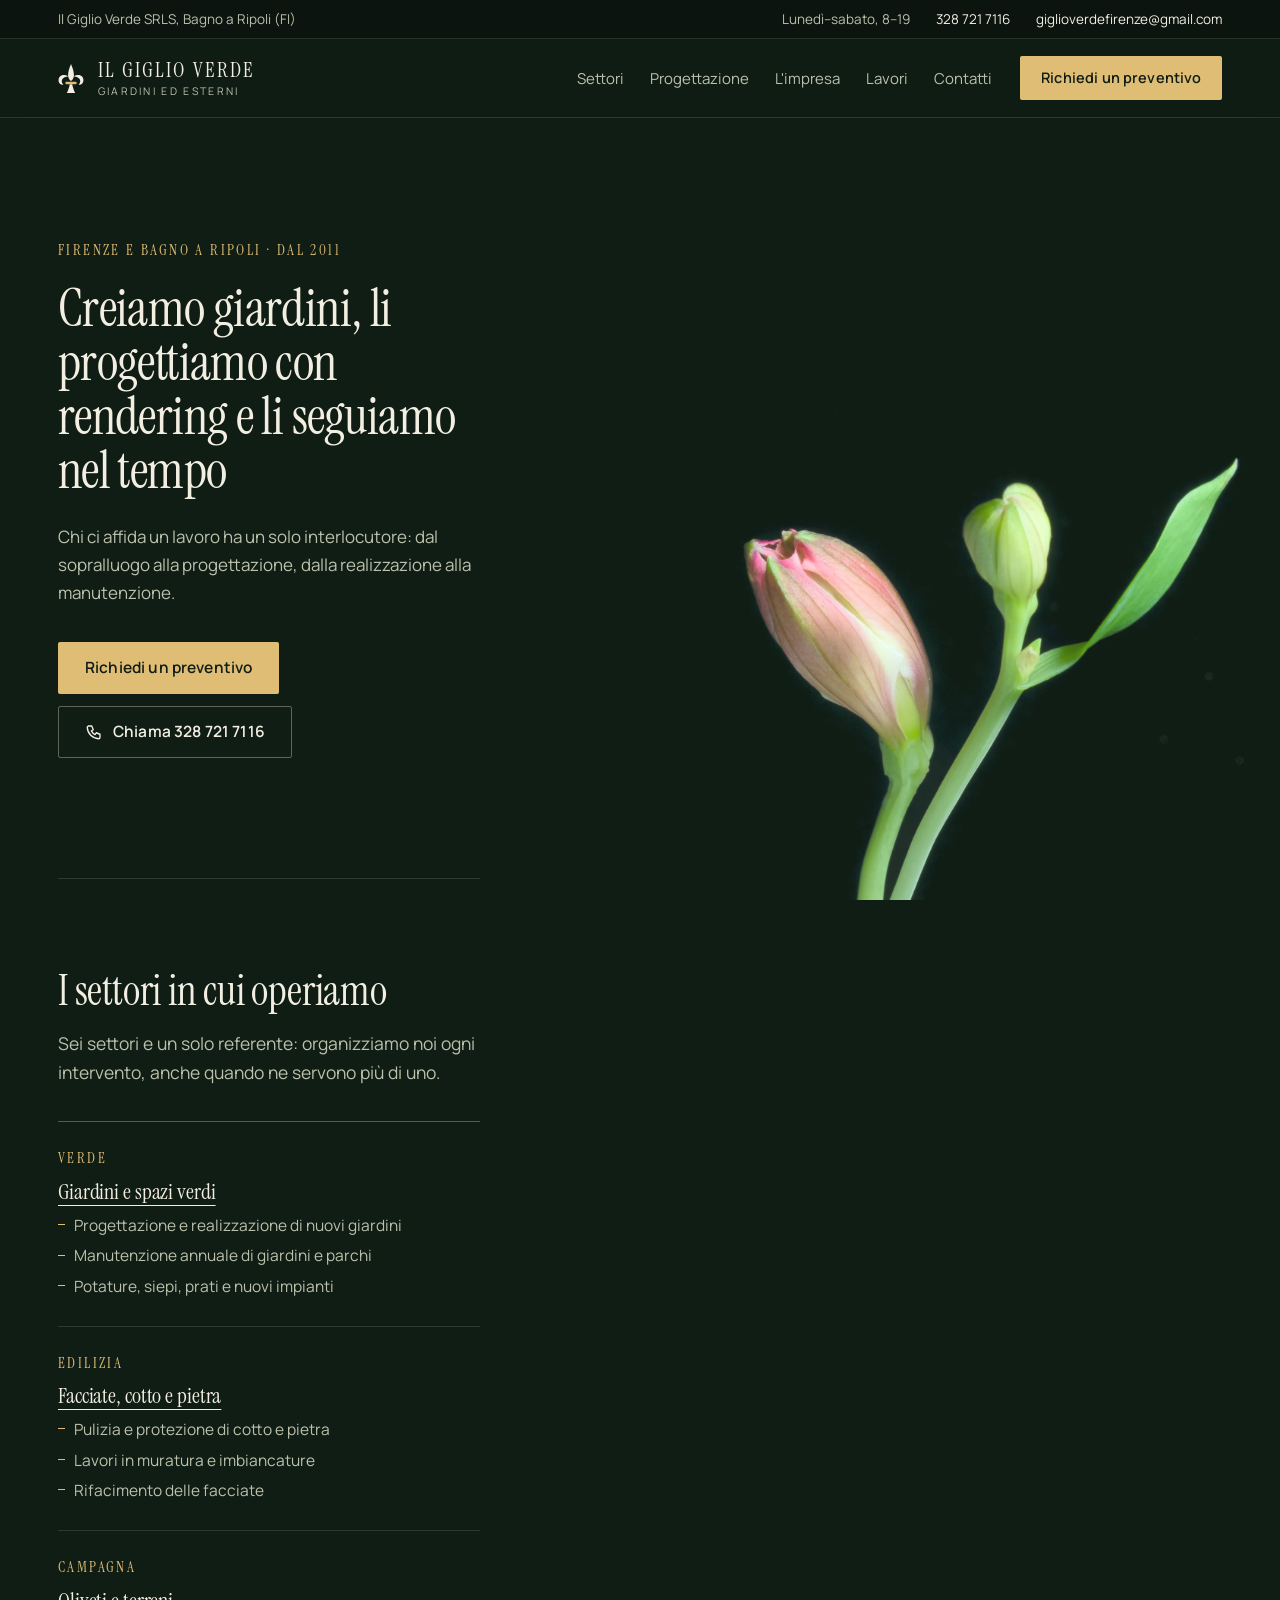
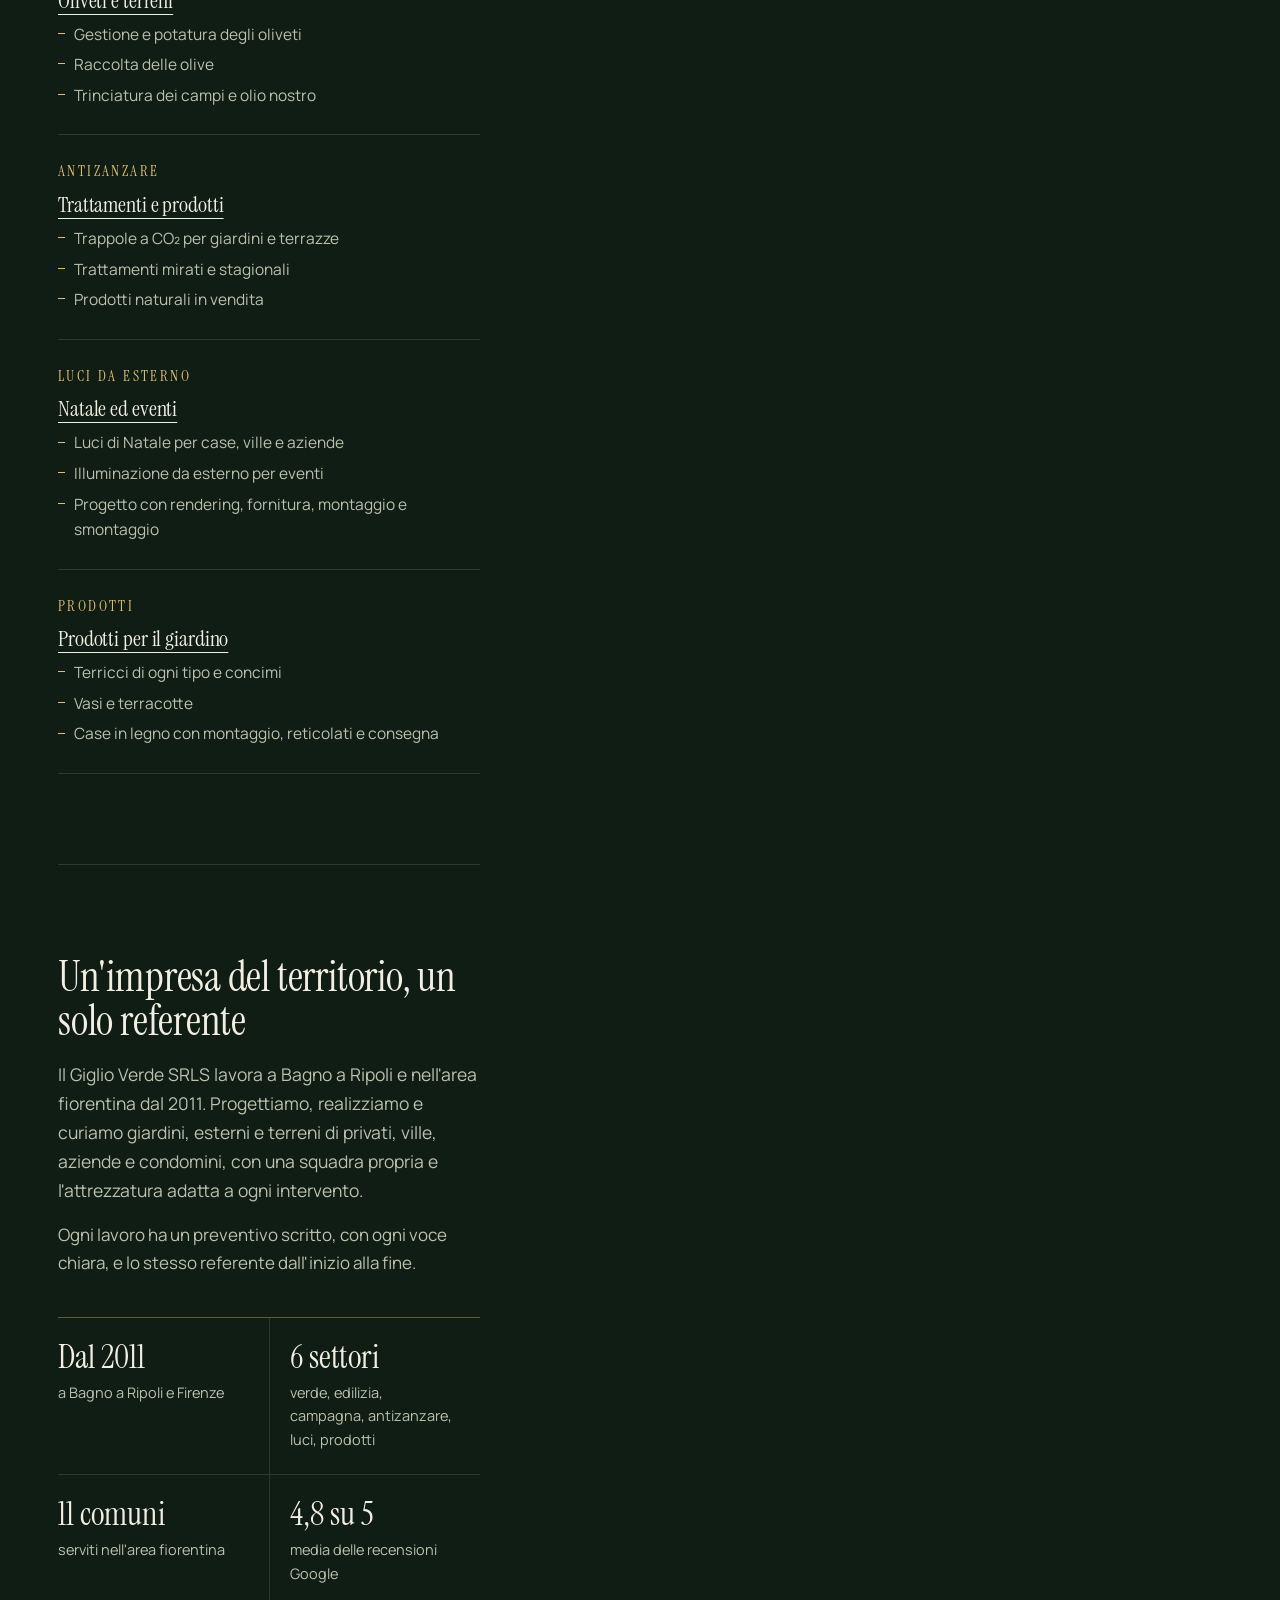
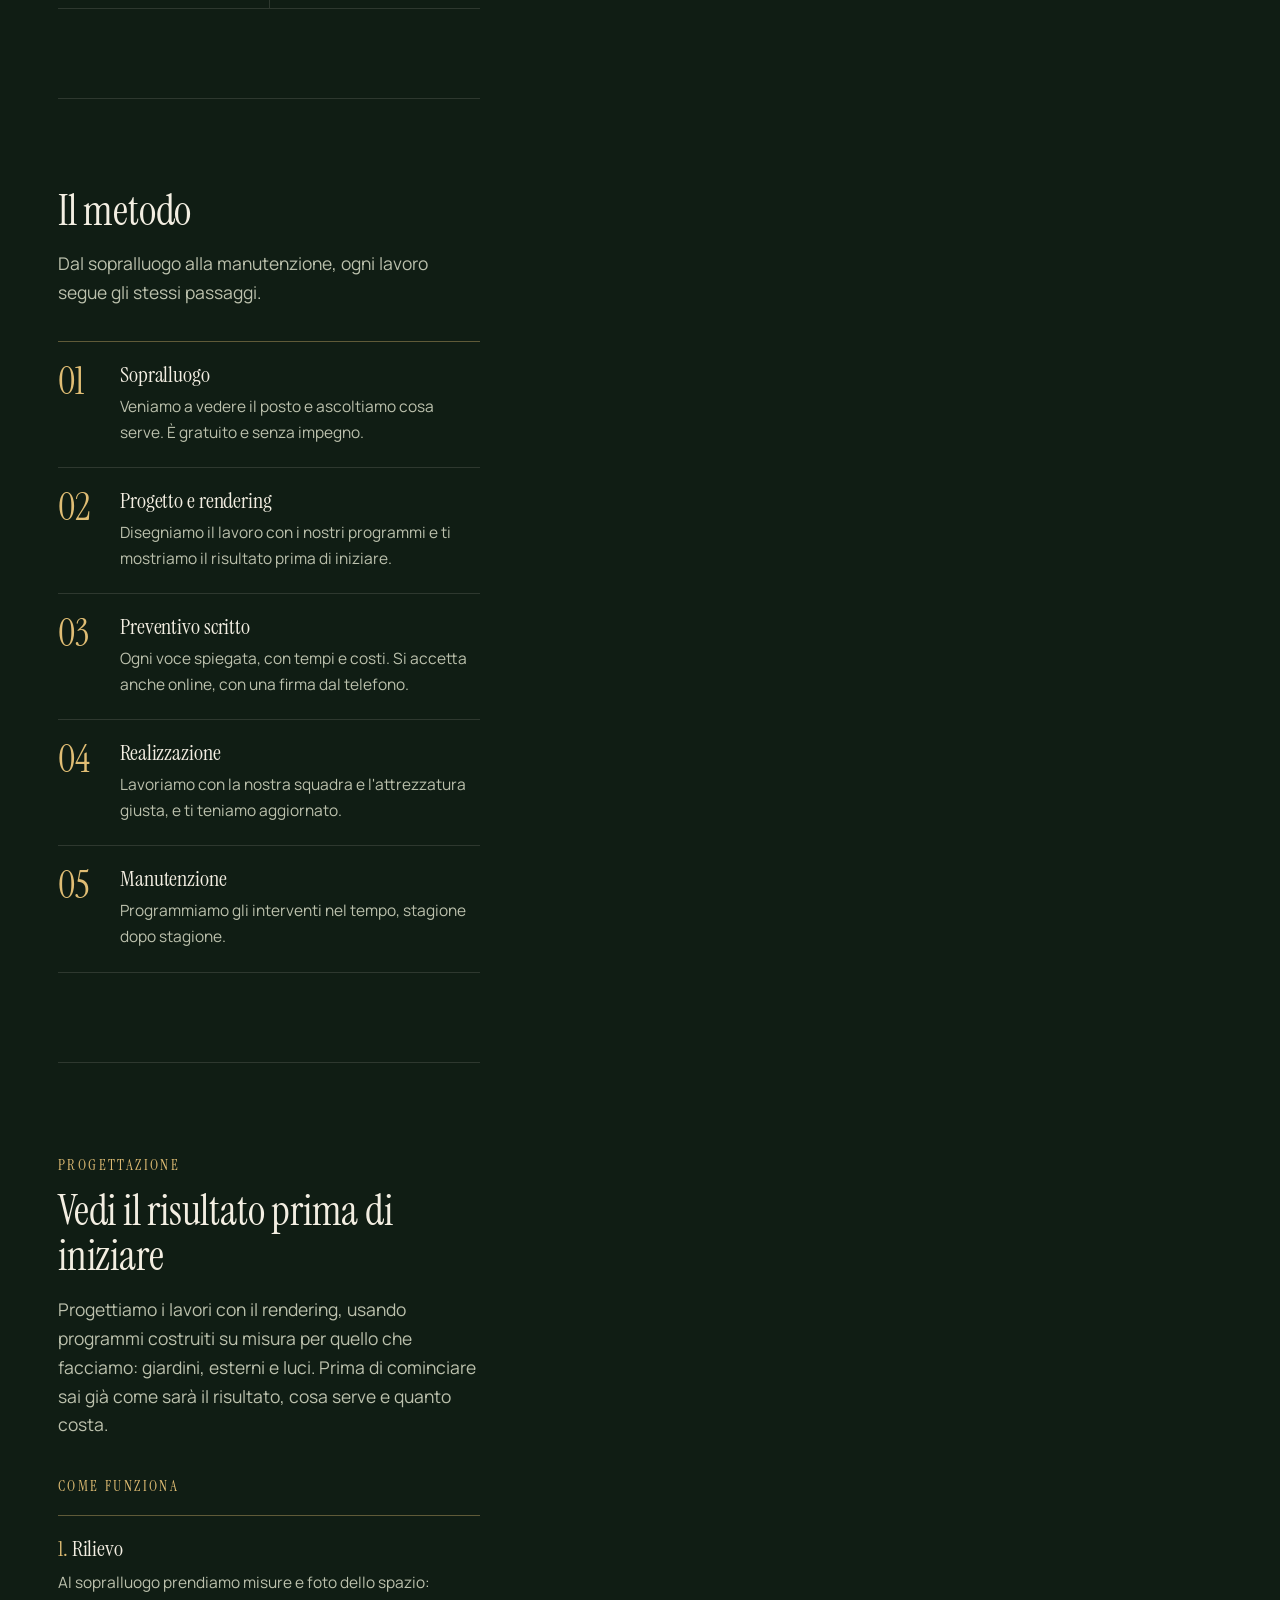
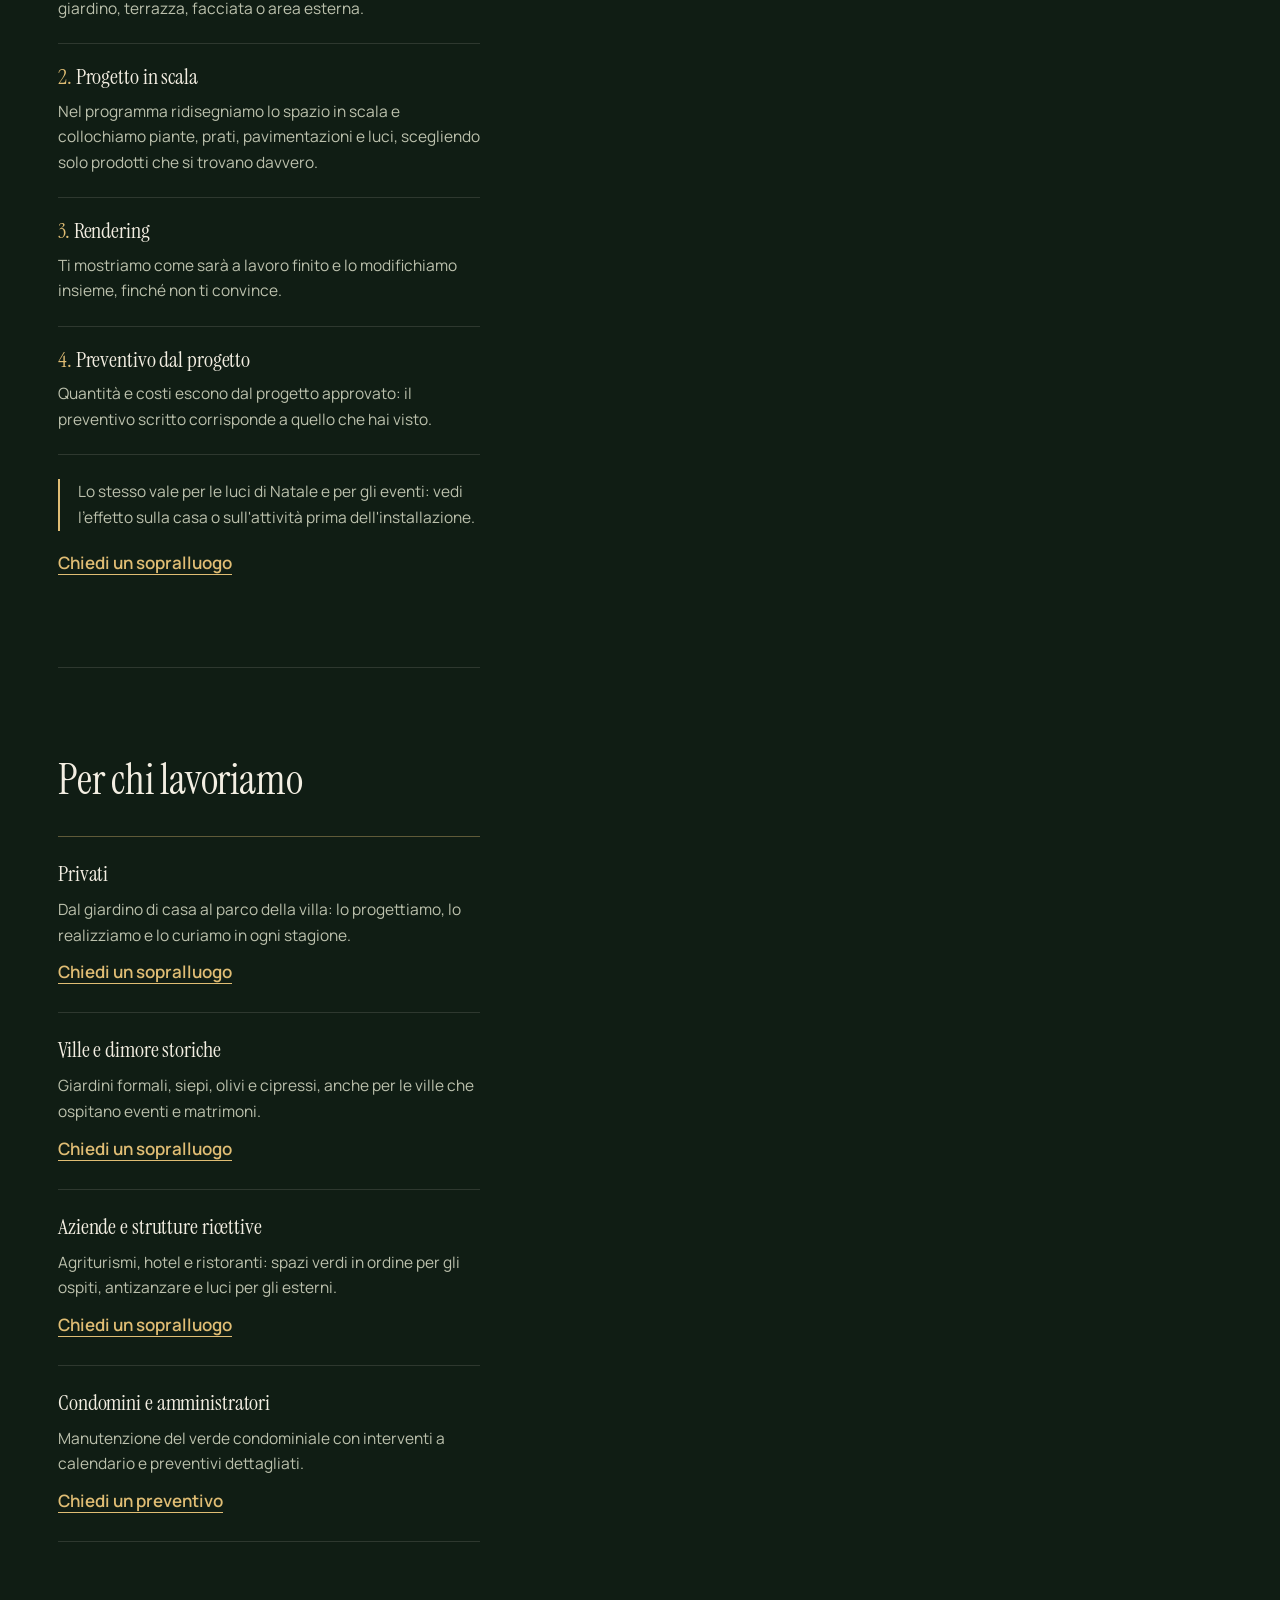
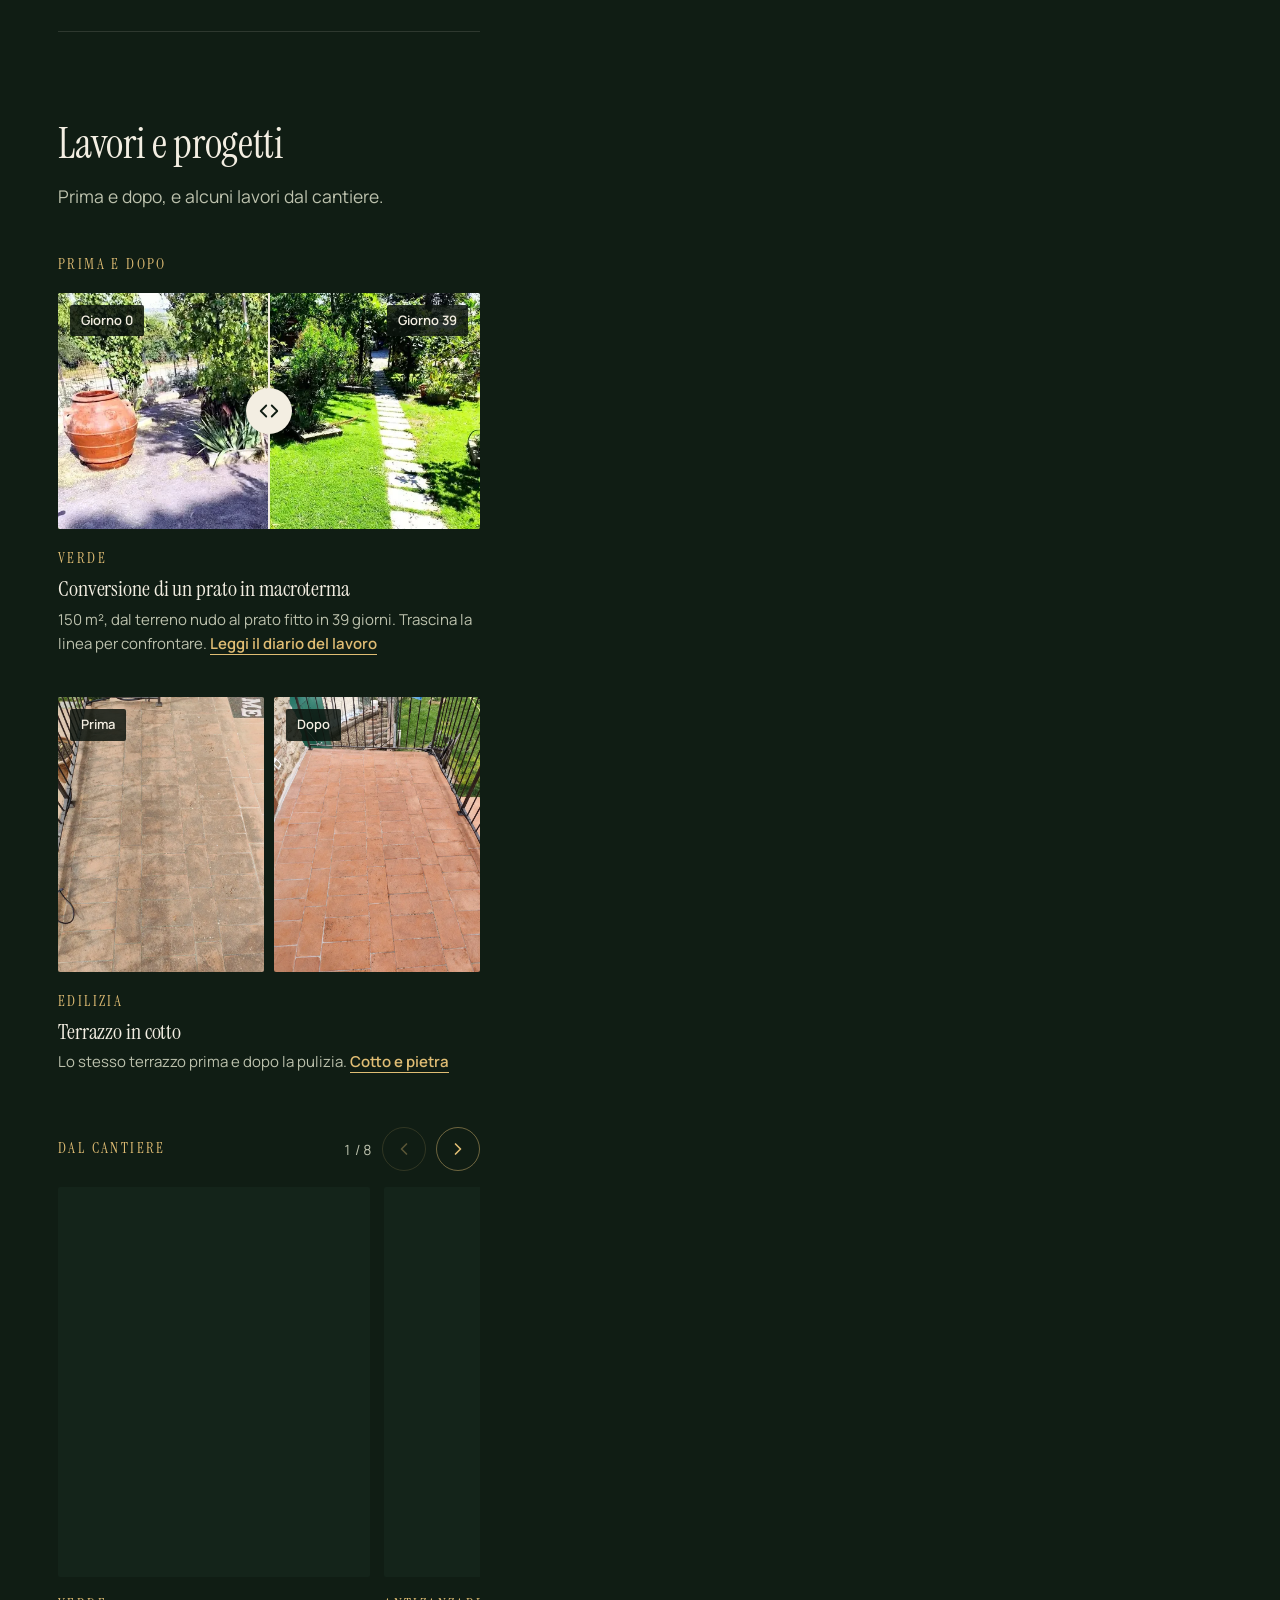
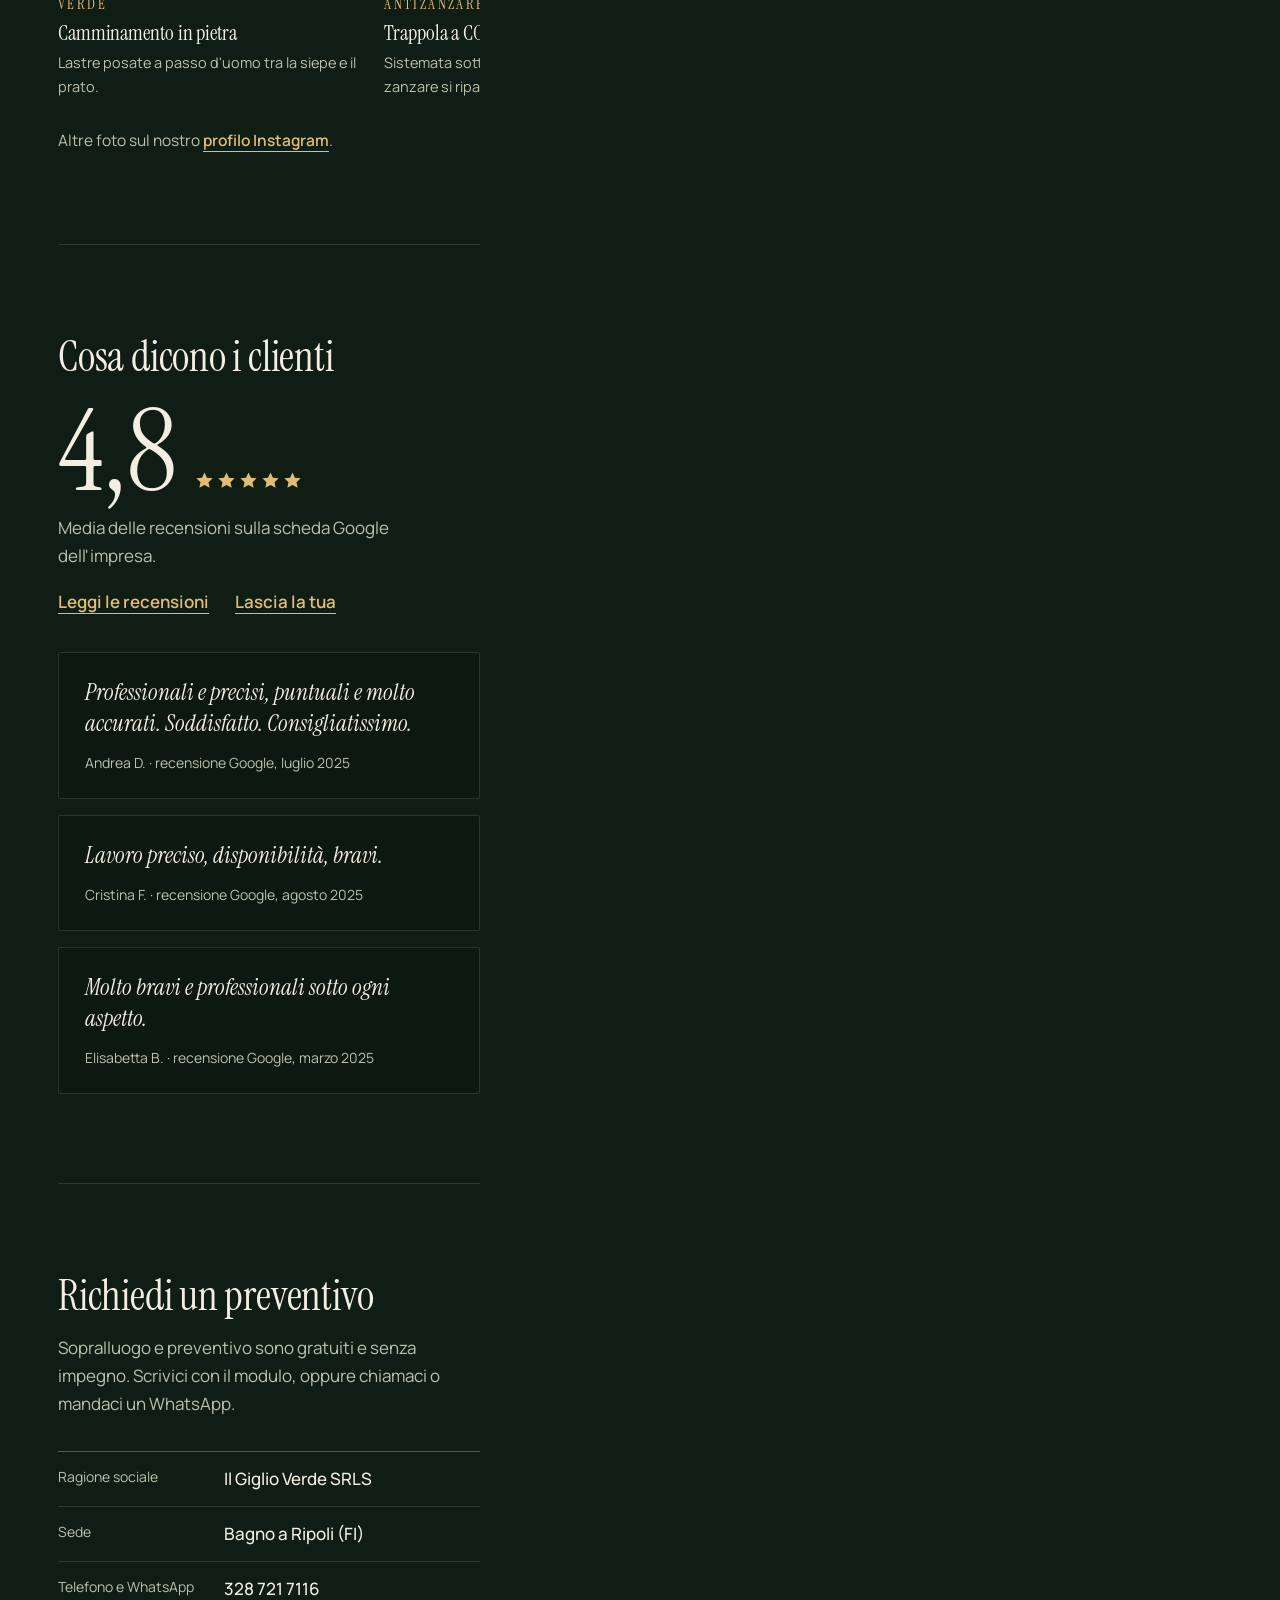
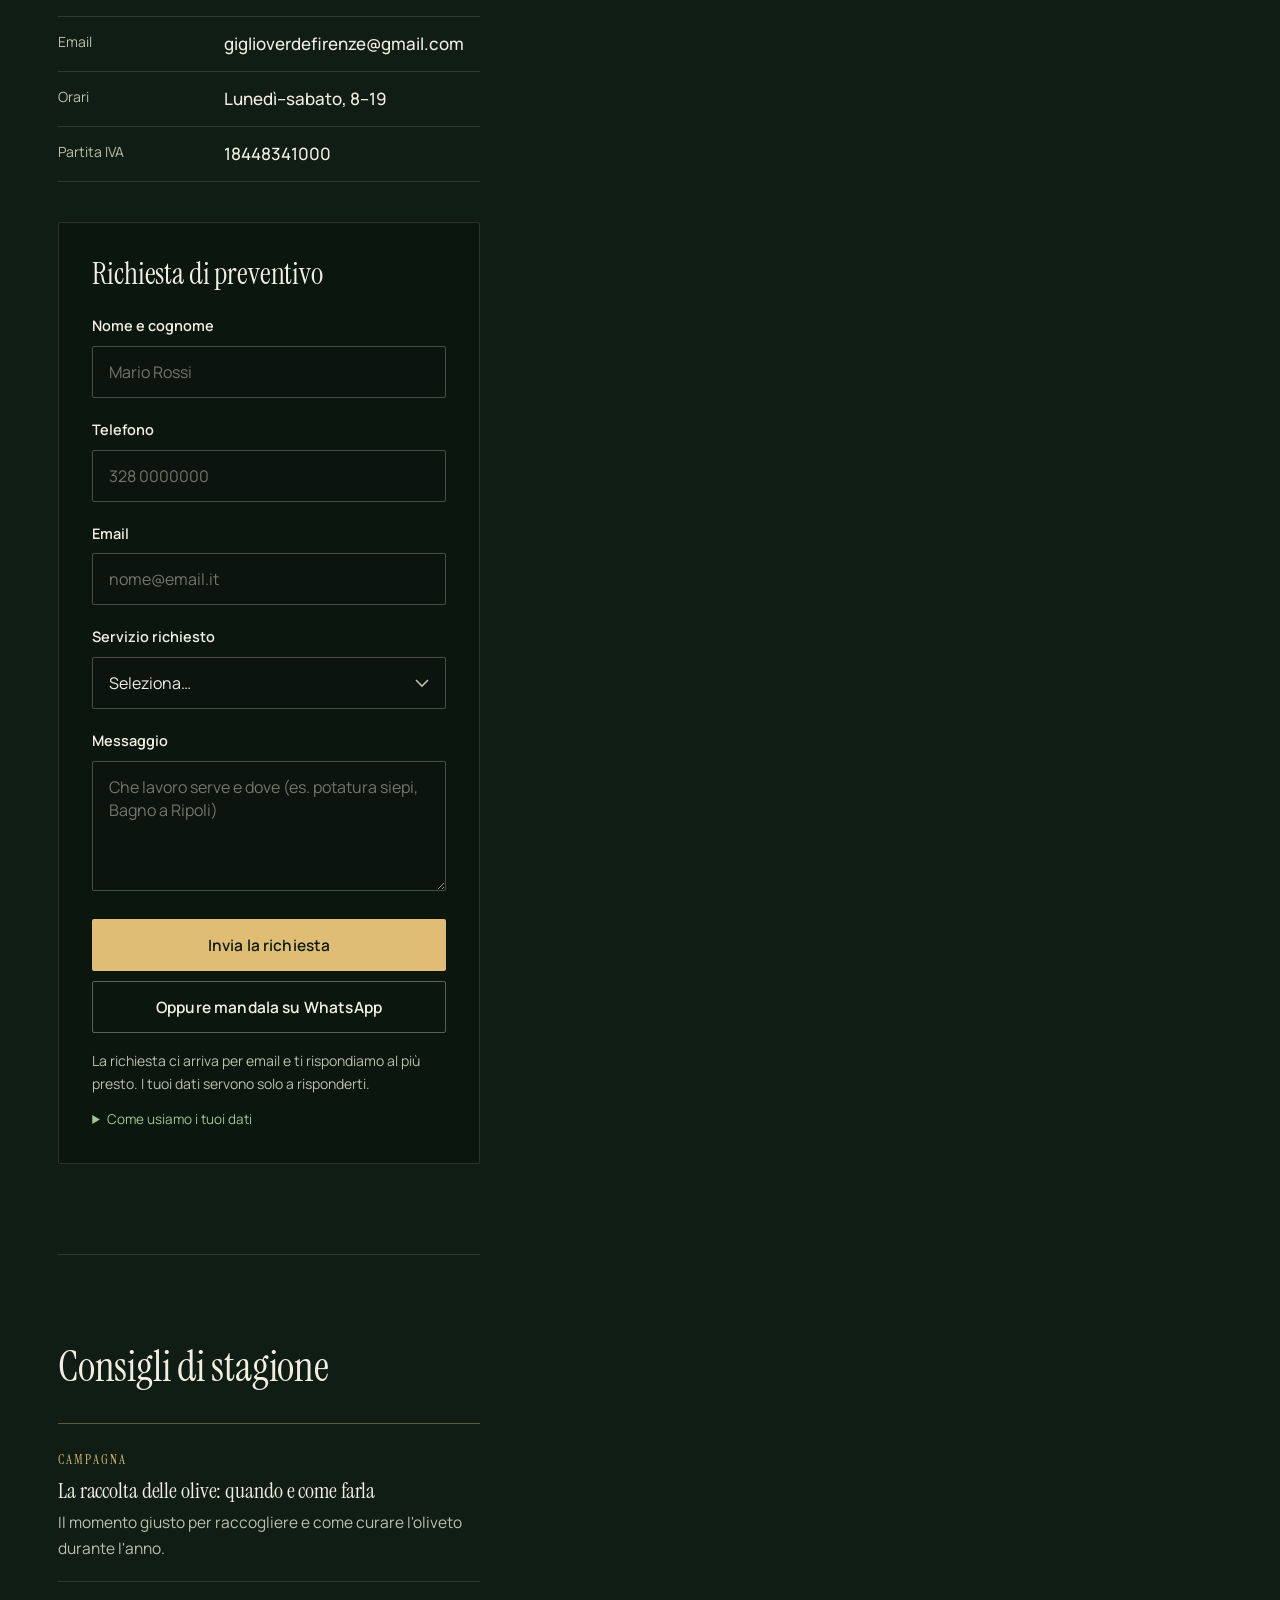
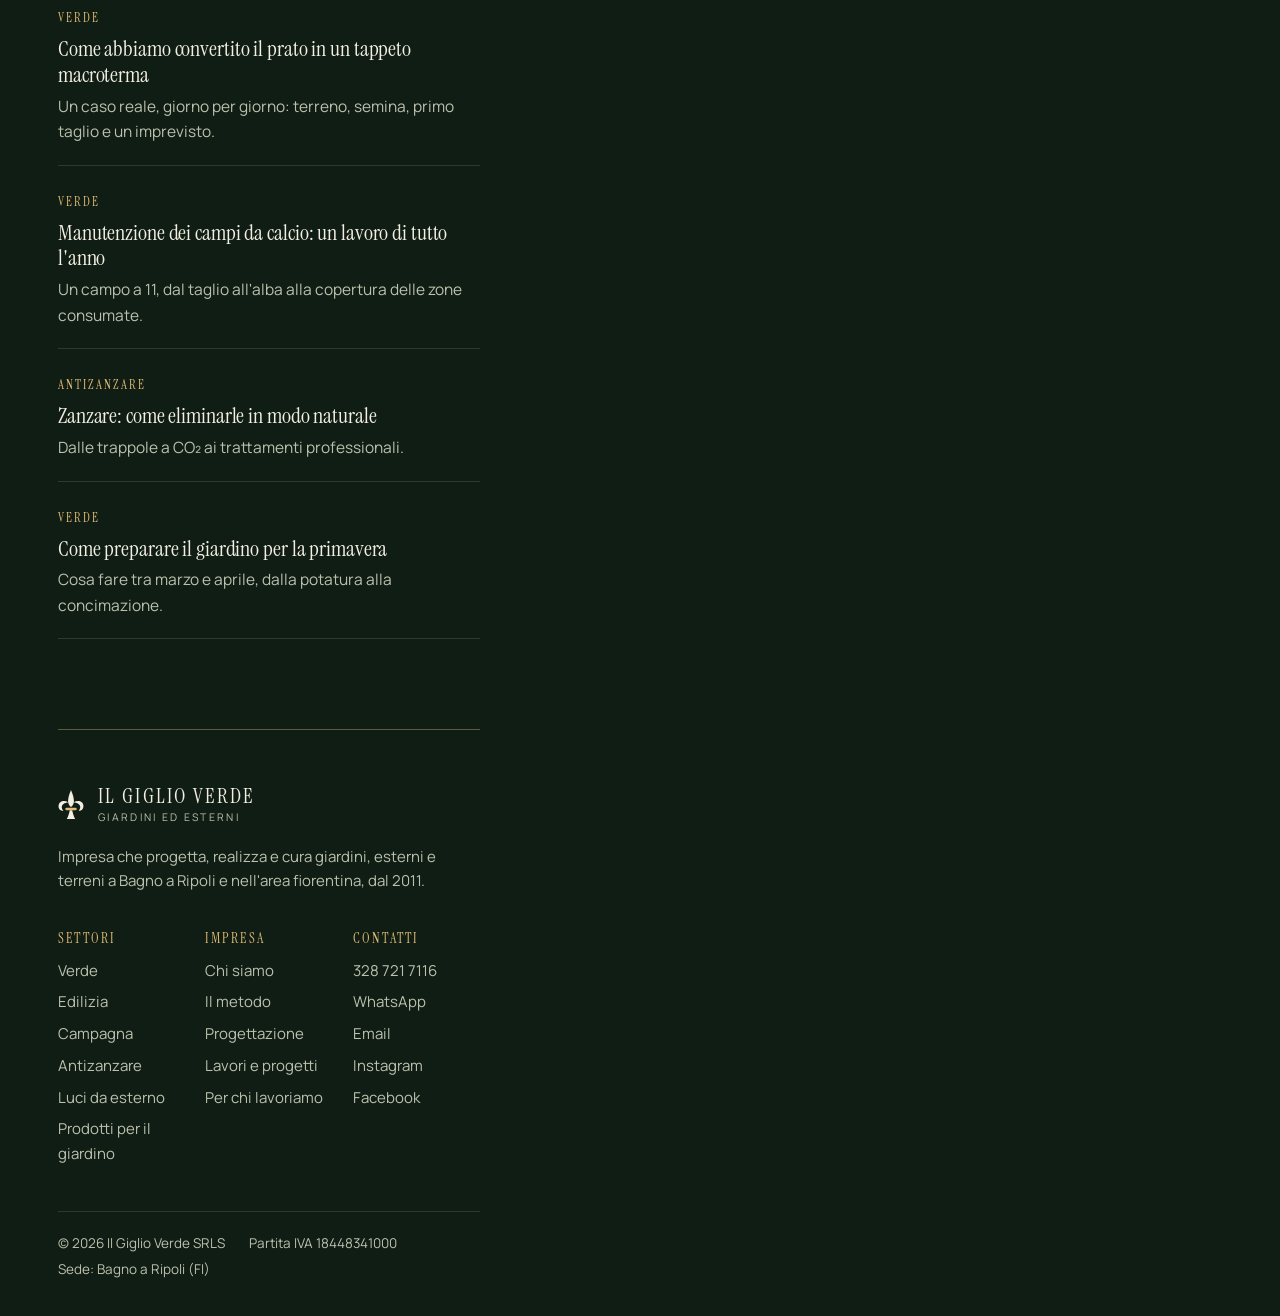
==== commit fdf5fb0f: "Home: il fiore si apre del tutto all'altezza di "Cosa dicono i clienti" Co-Authored-By: Claude Opus " ====
--- a/index.html
+++ b/index.html
@@ -994,8 +994,11 @@
         var r = box.getBoundingClientRect(), vh = window.innerHeight;
         return Math.min(1, Math.max(0, (vh - r.top) / (vh * 0.5 + r.height * 0.5)));
       }
-      // sboccia del tutto entro le prime cinque schermate, poi resta aperto
-      var max = Math.min((document.documentElement.scrollHeight - window.innerHeight) * 0.94, window.innerHeight * 5);
+      // sboccia piano piano e si apre del tutto quando arriva la sezione "Cosa dicono i clienti", poi resta aperto
+      var rec = document.getElementById('recensioni');
+      var max = rec ? rec.getBoundingClientRect().top + window.scrollY - window.innerHeight * 0.2
+        : (document.documentElement.scrollHeight - window.innerHeight) * 0.94;
+      max = Math.min(max, document.documentElement.scrollHeight - window.innerHeight);
       return max > 0 ? Math.min(1, Math.max(0, window.scrollY / max)) : 0;
     }
     function aggiorna() { inCoda = false; disegna(ridotto ? tot - 1 : Math.round(avanzamento() * (tot - 1))); }
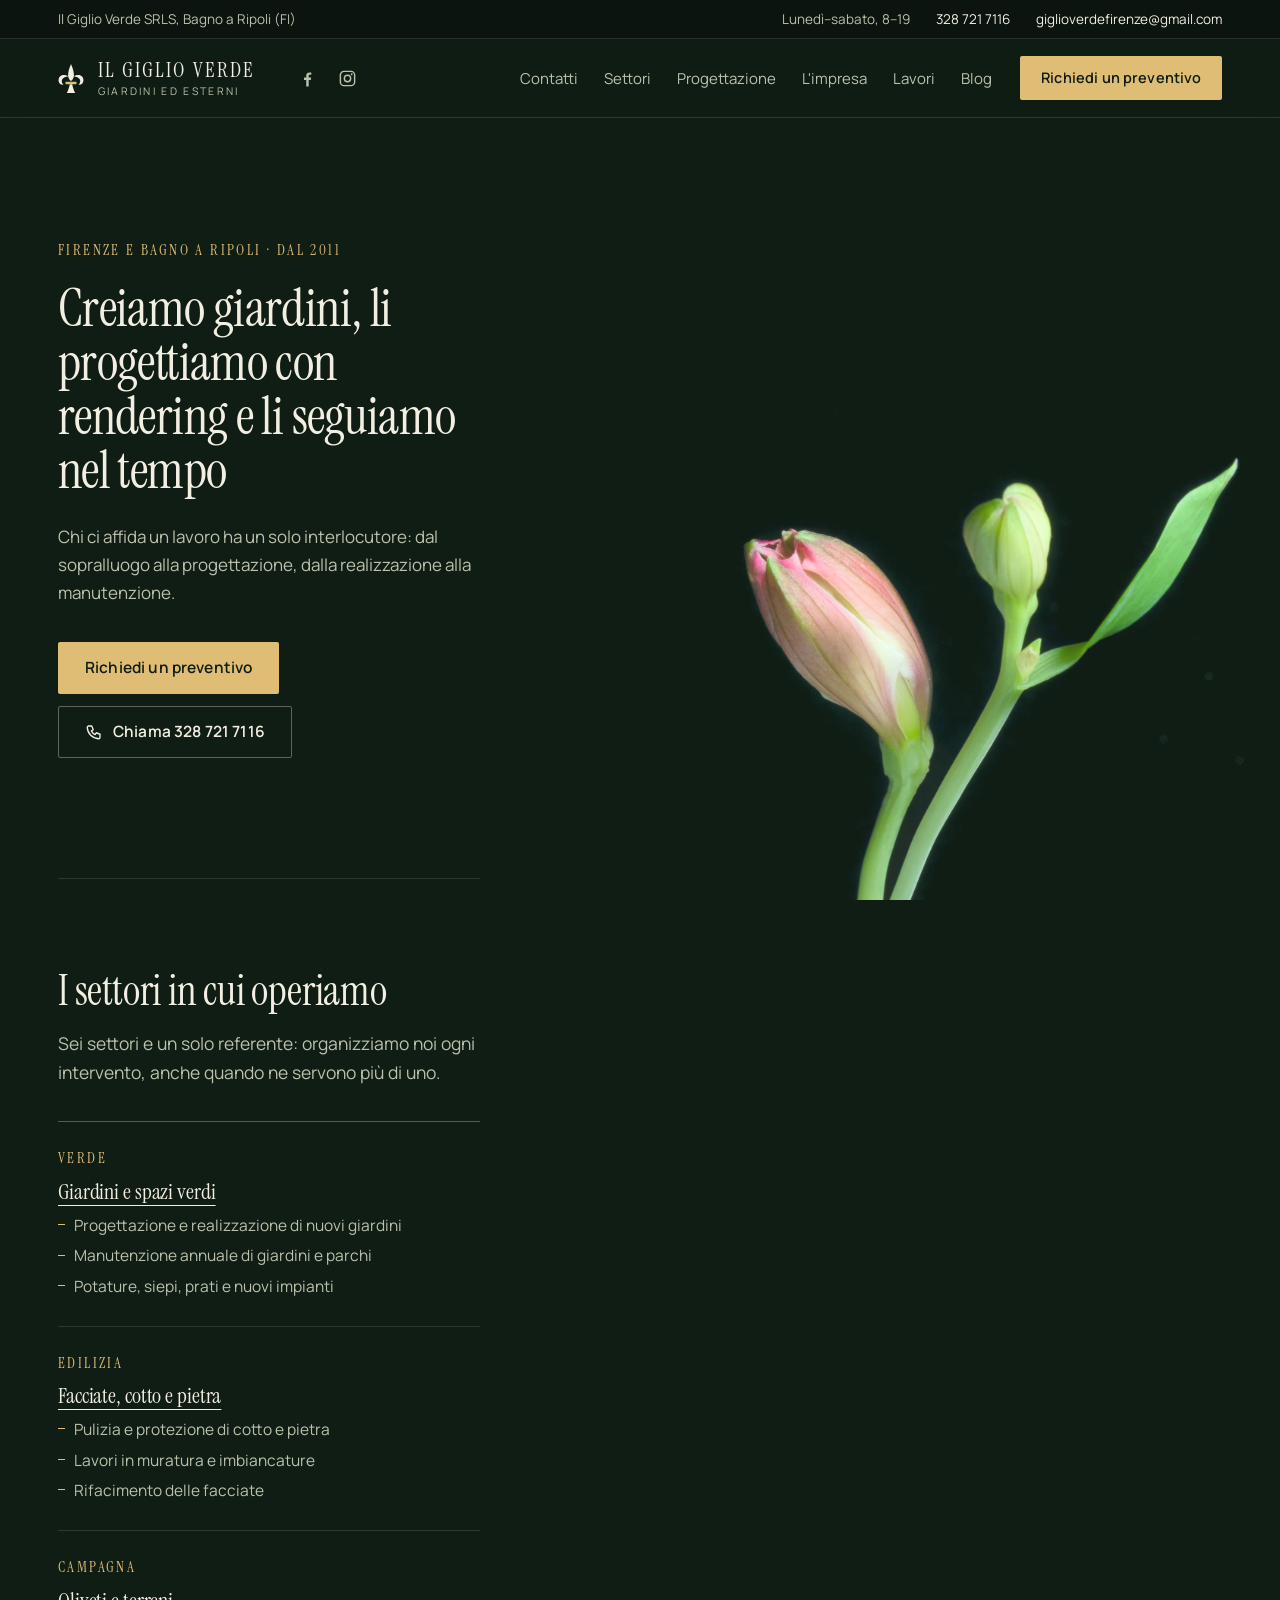
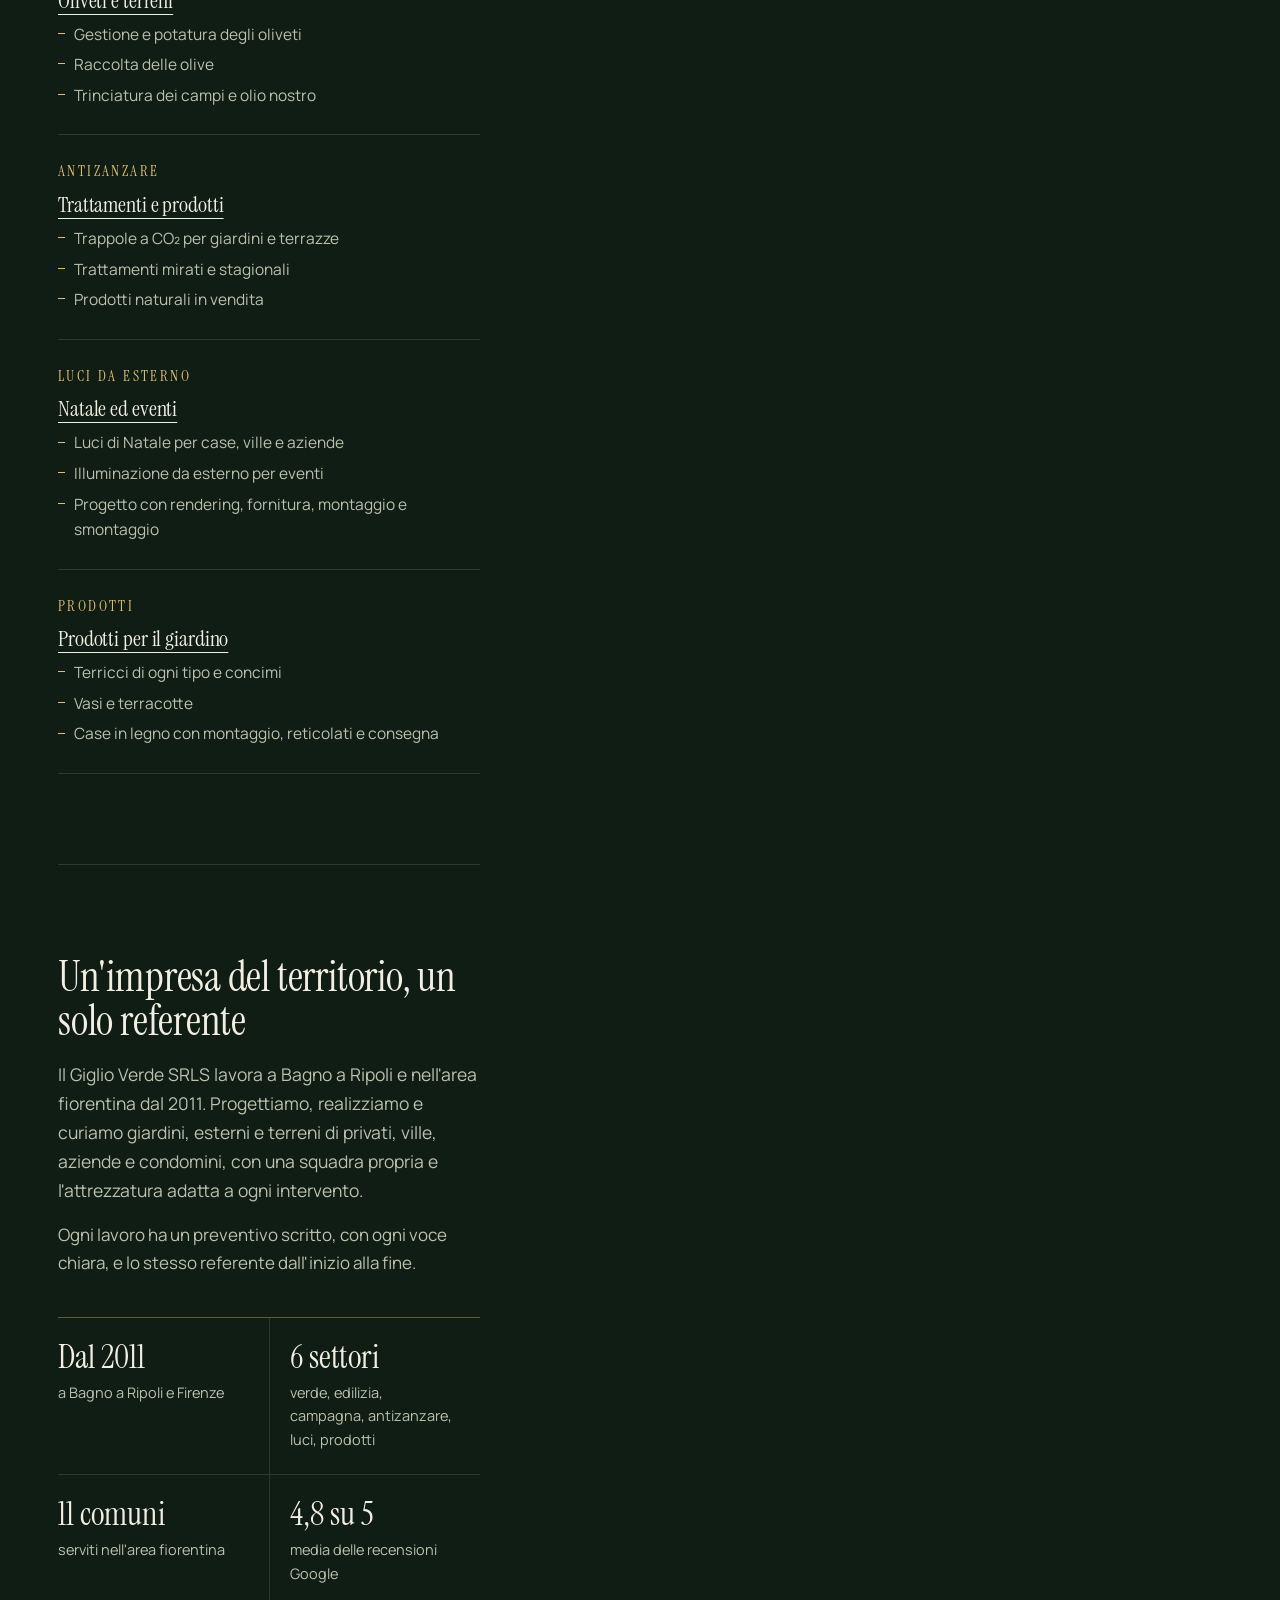
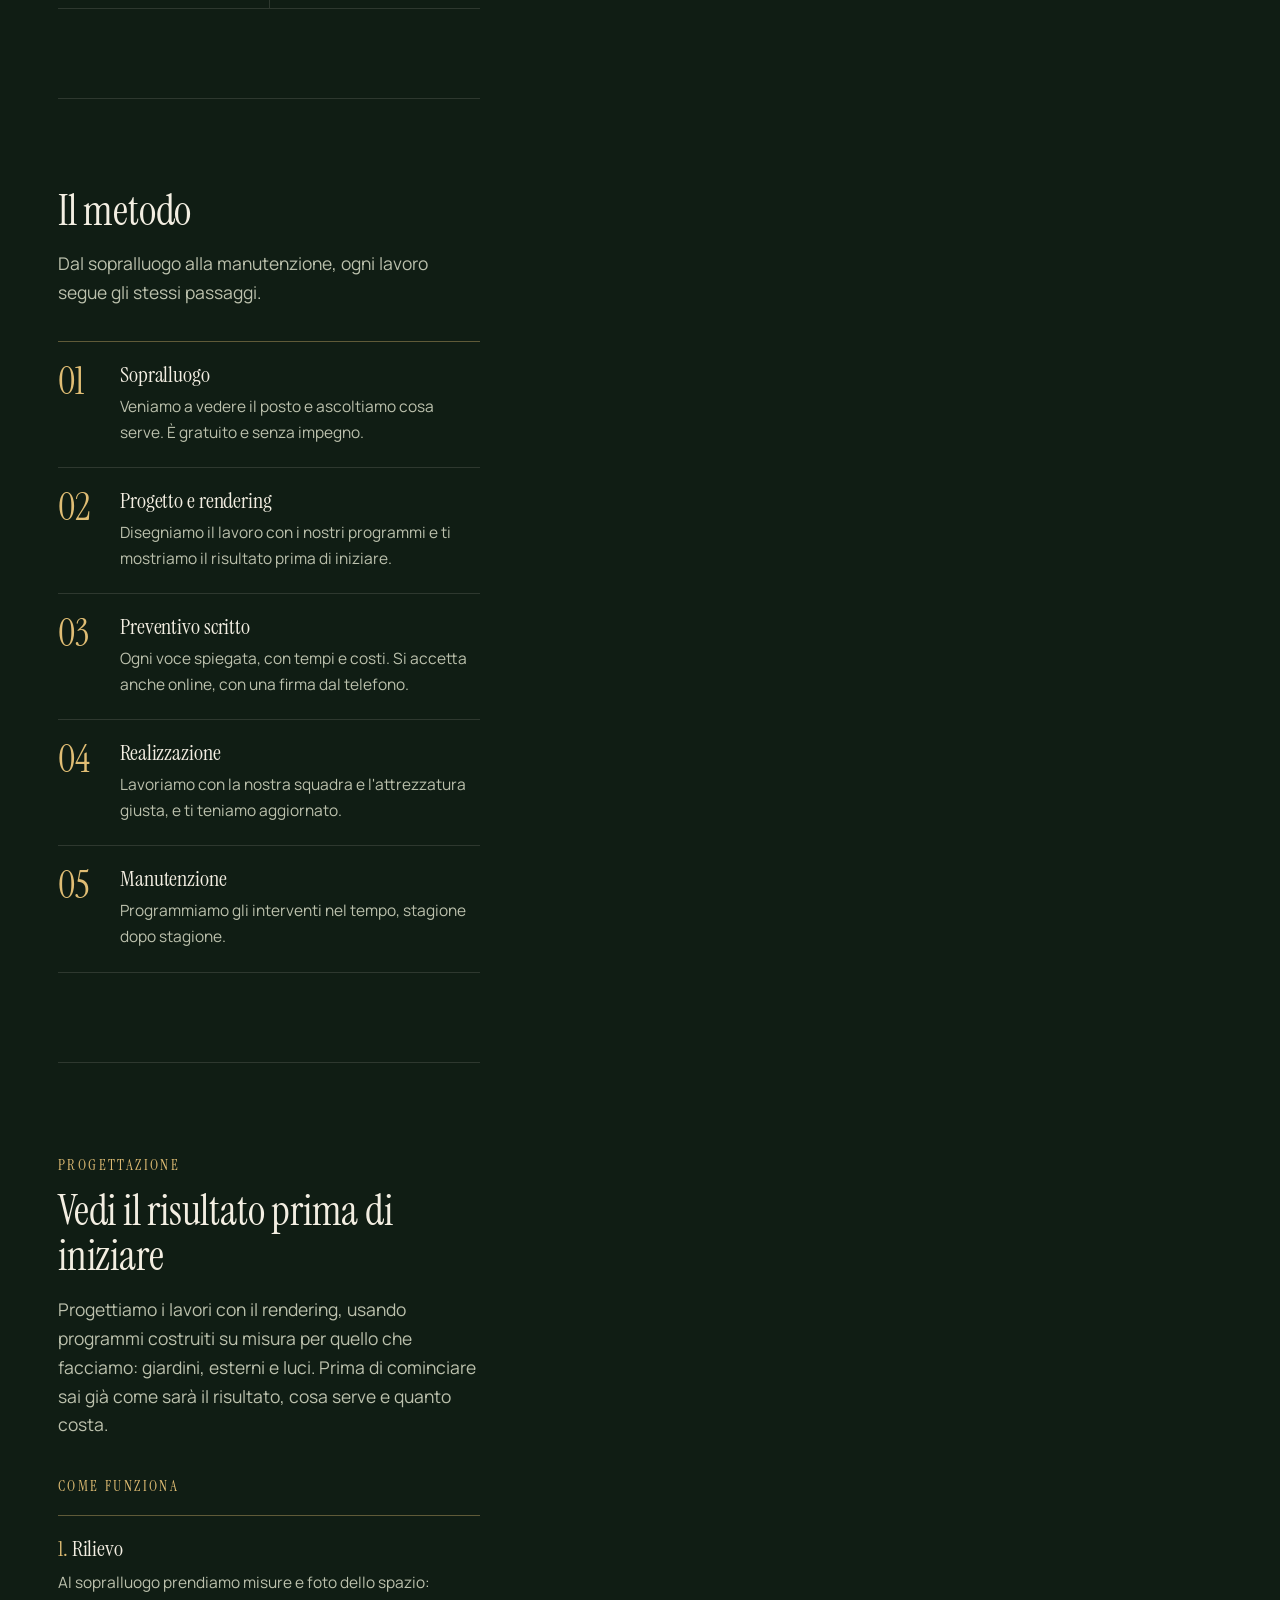
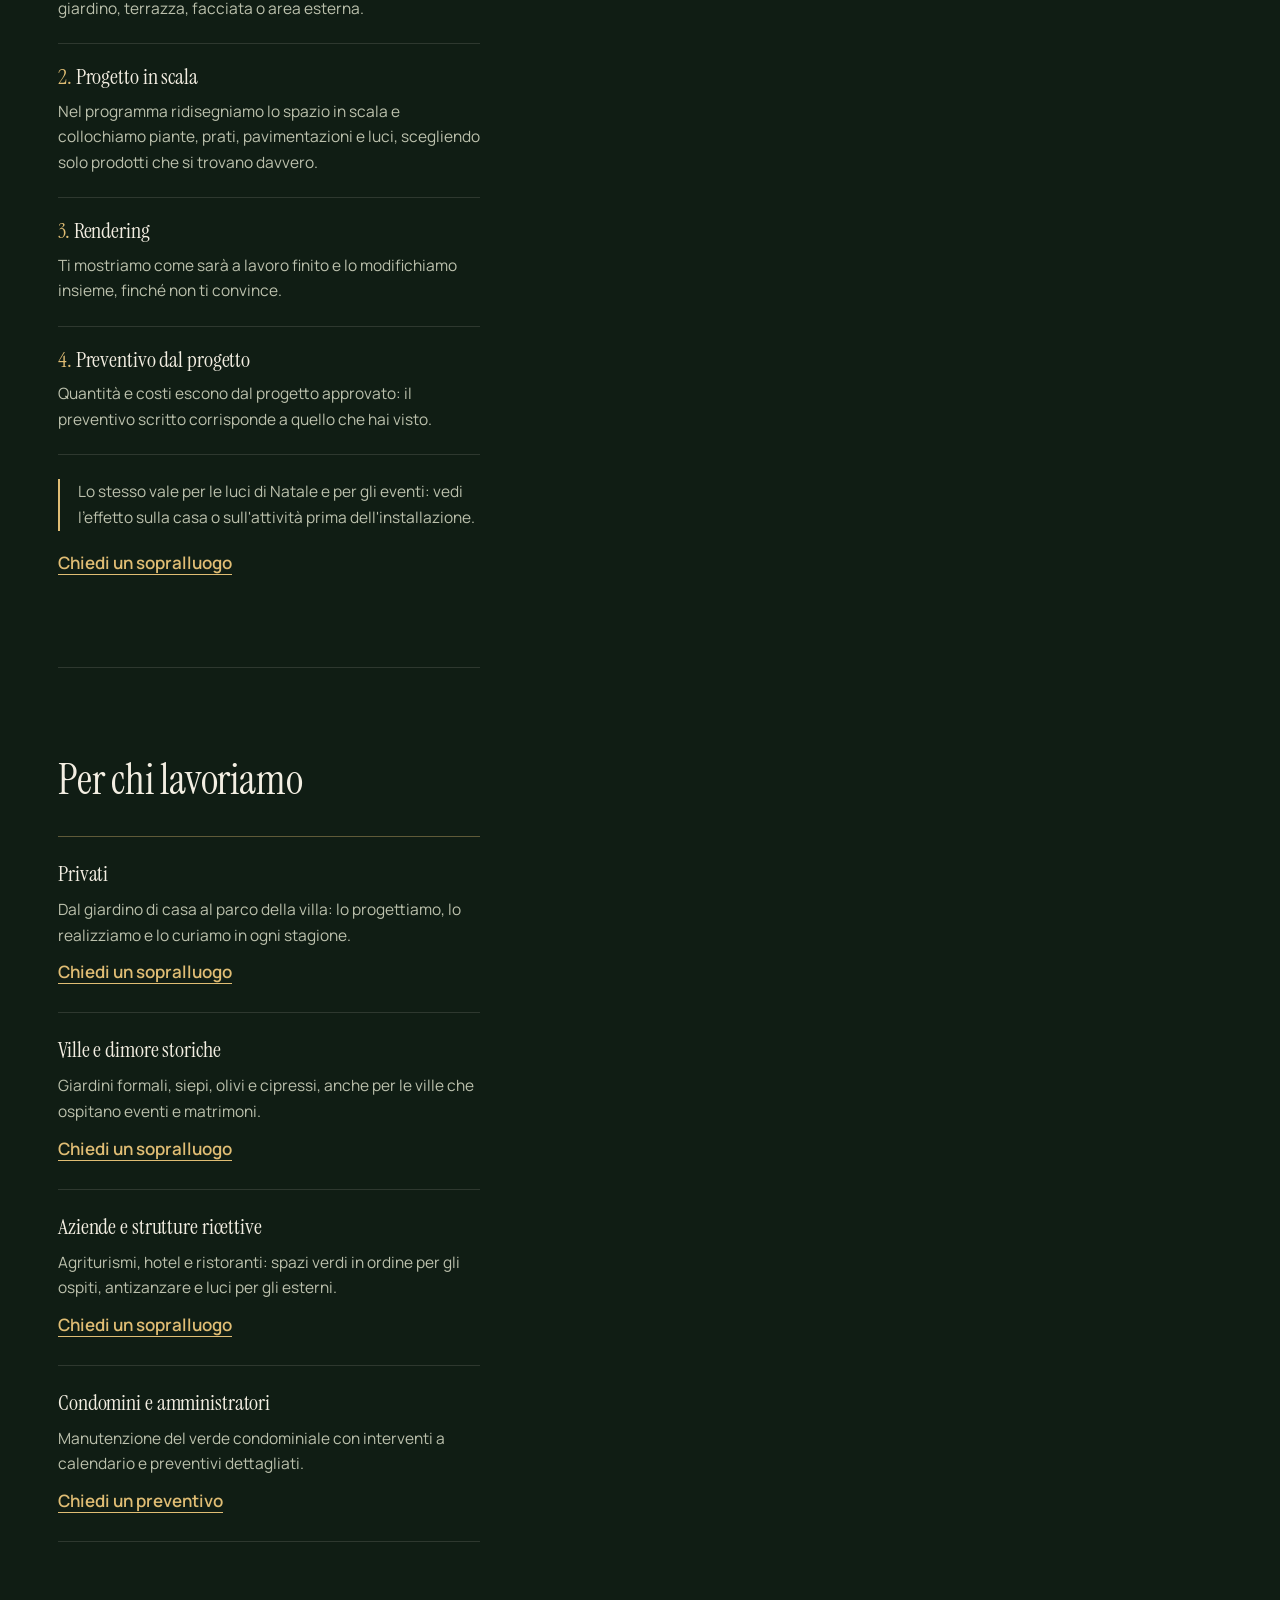
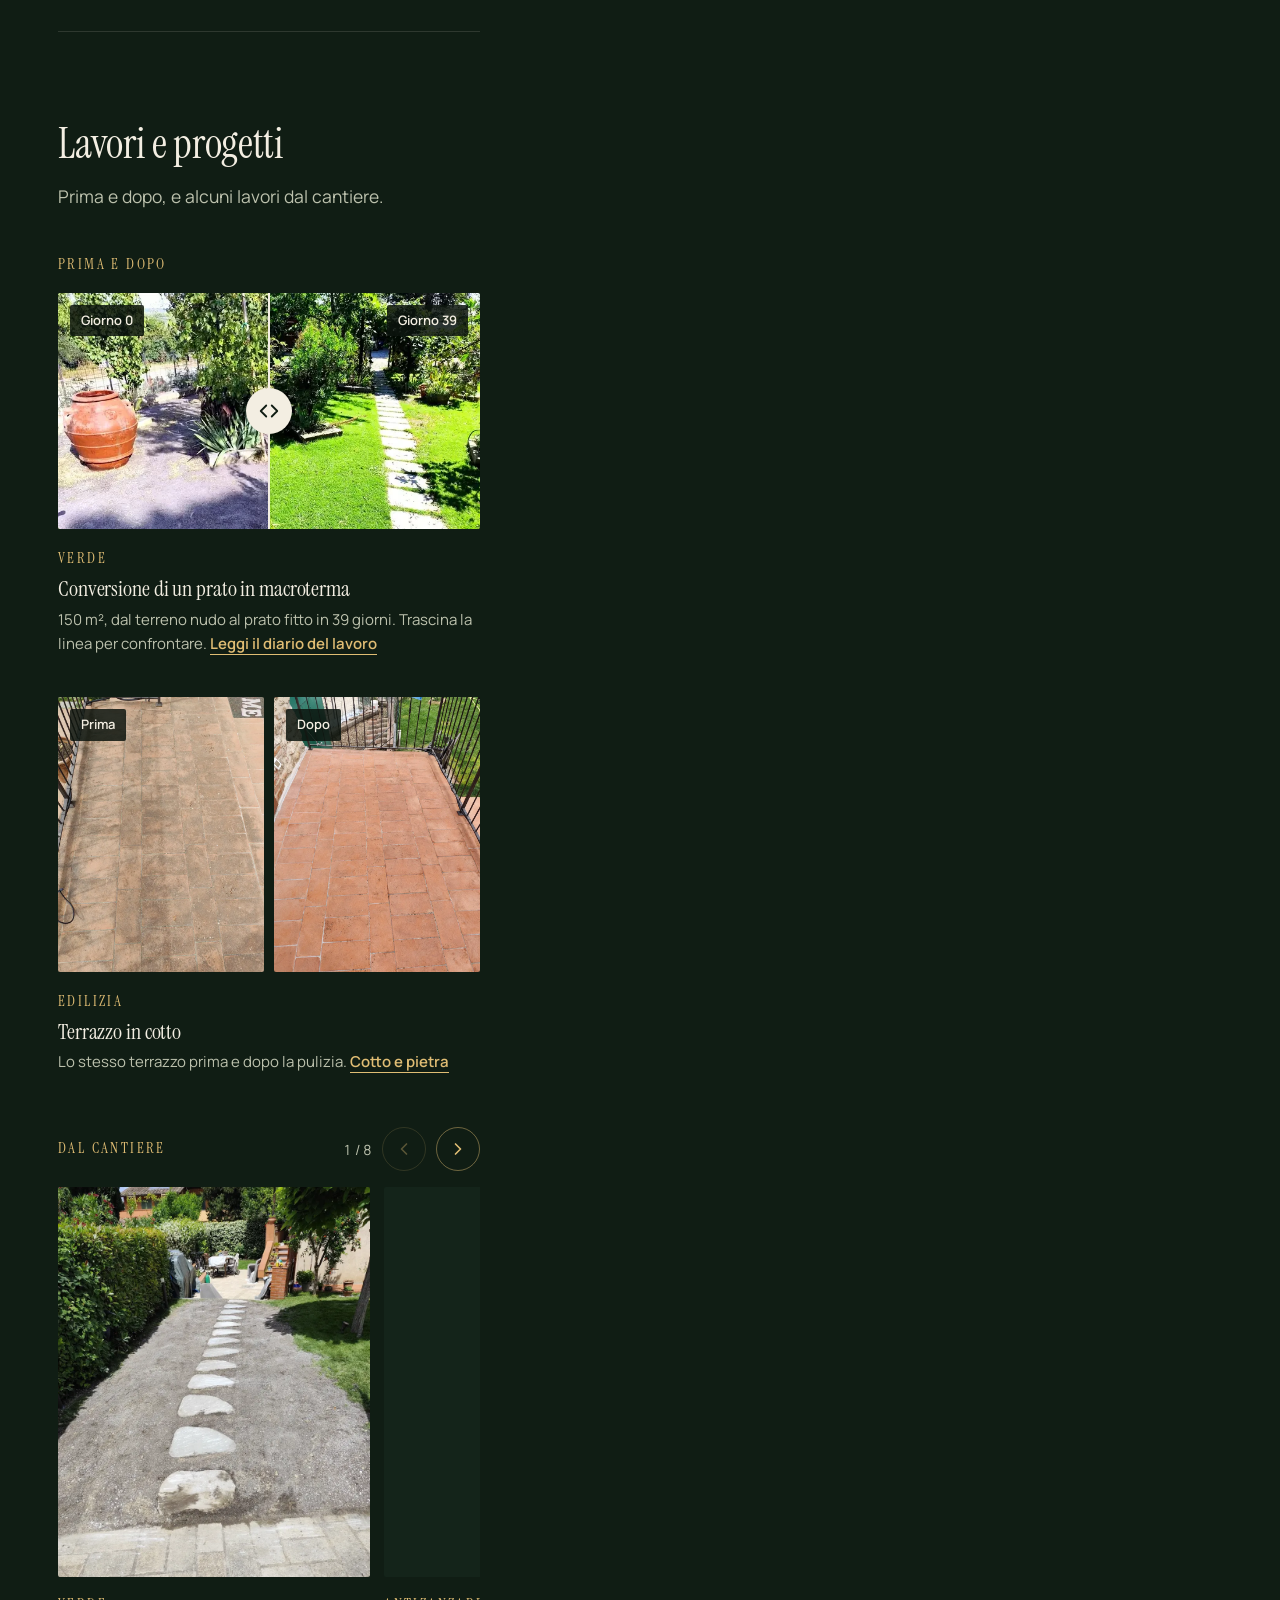
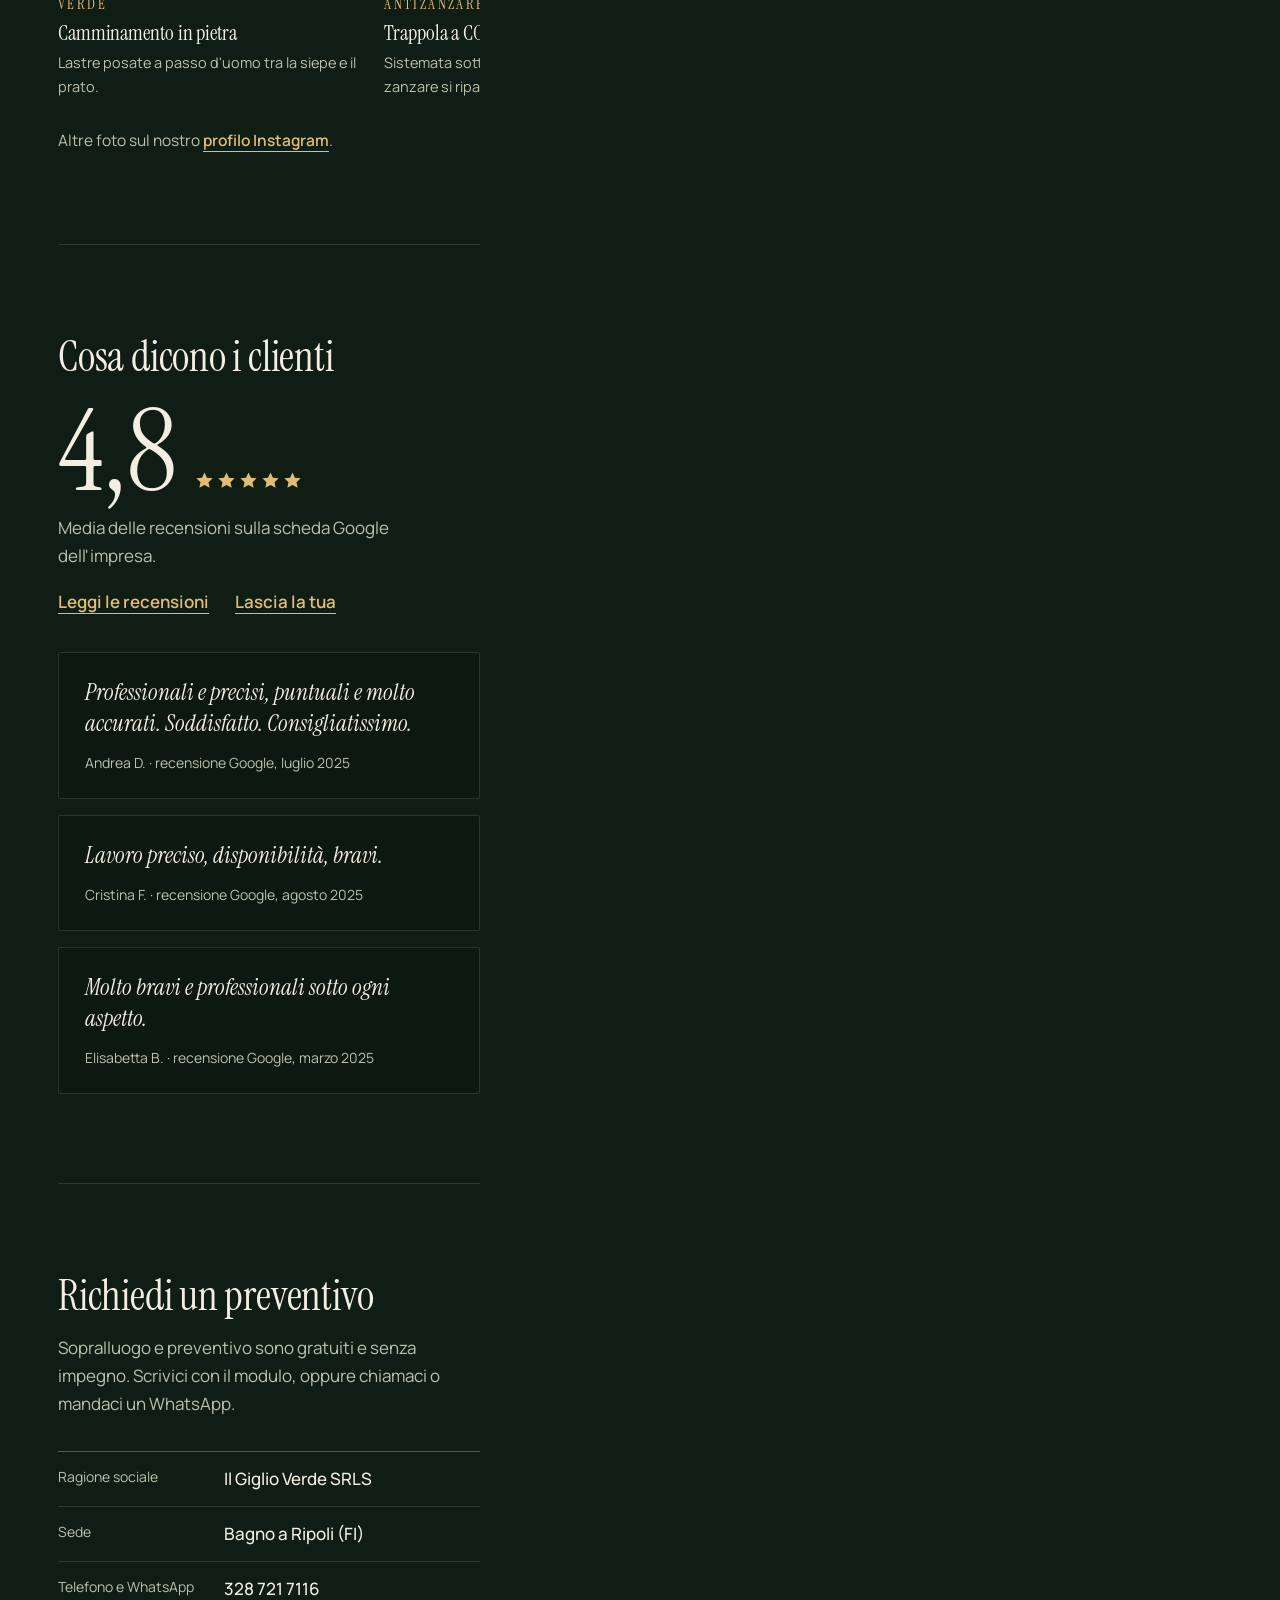
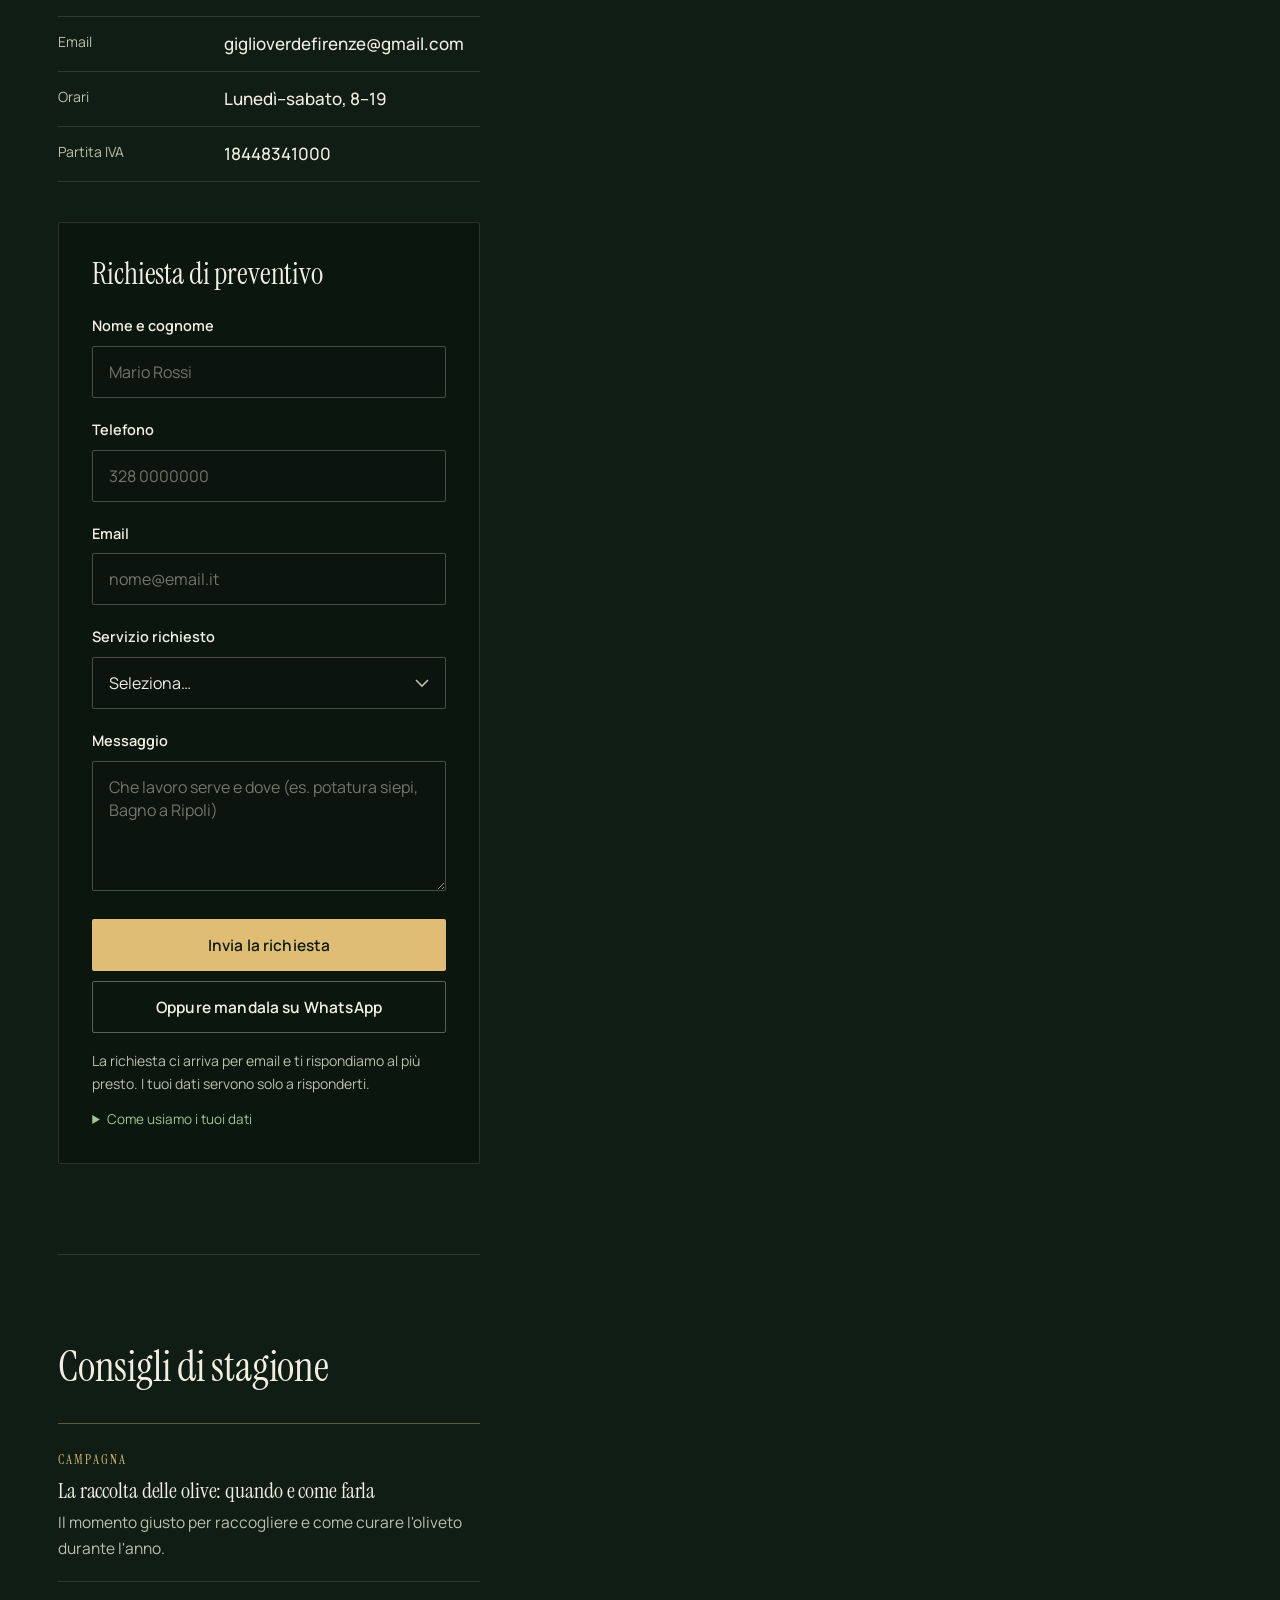
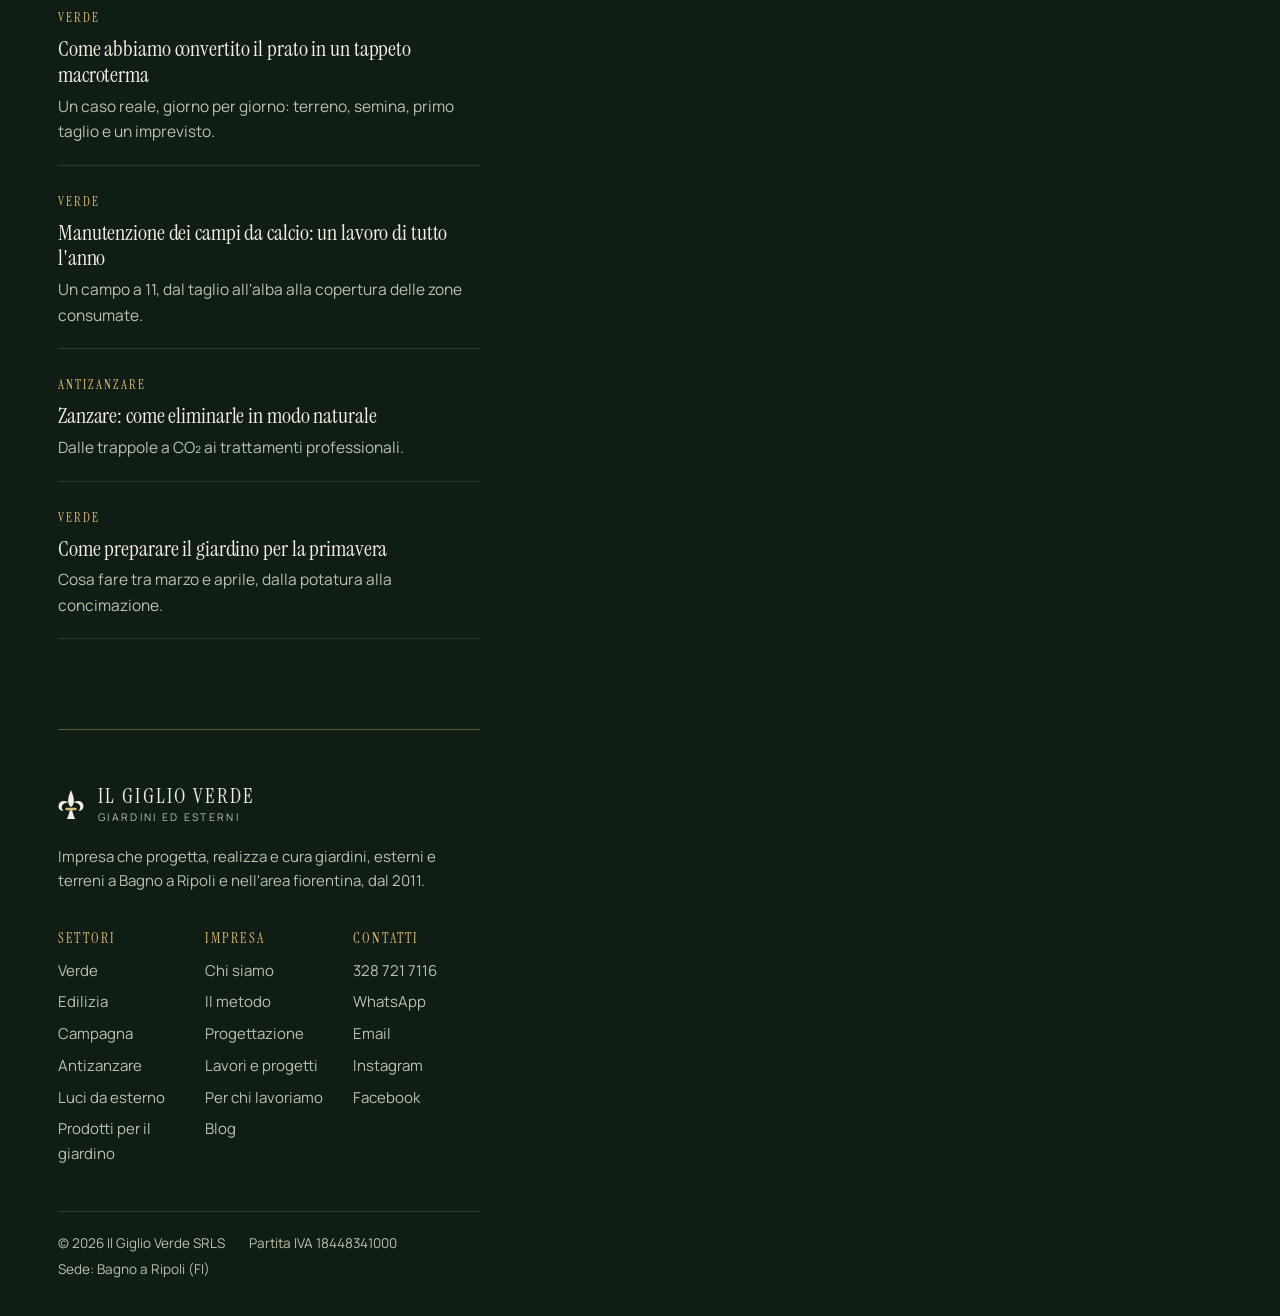
==== commit 716e3dd2: "Menu con Contatti primo e Blog; icone Facebook e Instagram accanto al logo; caso studio con immagini" ====
--- a/index.html
+++ b/index.html
@@ -254,6 +254,10 @@
 .marchio-nome b { font-family: var(--serif); font-weight: 400; font-size: 21px; letter-spacing: 0.1em; text-transform: uppercase; white-space: nowrap; }
 .marchio-nome small { margin-top: 5px; font-size: 10.5px; letter-spacing: 0.22em; text-transform: uppercase; color: var(--crema-2); white-space: nowrap; }
 .testata nav { margin-left: auto; }
+.social { display: inline-flex; align-items: center; gap: 4px; margin-left: 6px; }
+.social a { display: inline-flex; width: 36px; height: 36px; align-items: center; justify-content: center; border-radius: 50%; color: var(--crema-2); transition: color .2s, background .2s; }
+.social a:hover { color: var(--oro); background: rgba(243,238,226,0.06); }
+.social svg { width: 19px; height: 19px; }
 .menu { display: flex; gap: 26px; }
 .menu a { font-size: 15px; color: var(--crema-2); text-decoration: none; padding-block: 8px; }
 .menu a:hover { color: var(--crema); }
@@ -497,13 +501,15 @@
 <header class="testata" id="testata">
   <div class="riga">
     <a href="/" class="marchio" aria-label="Il Giglio Verde, pagina iniziale"><svg viewBox="4 4 52 58" aria-hidden="true" focusable="false"><g fill="#f3eee2"><path d="M30 4C33.8 13 35.8 20 35.8 26.5C35.8 31.5 33.6 35.5 30 38C26.4 35.5 24.2 31.5 24.2 26.5C24.2 20 26.2 13 30 4Z"/><path d="M24.6 28.5C19 25.5 12.5 25 8.5 28.5C4 32.5 4 40.5 8.5 44C10.5 45.5 13 45.8 14.8 45C11.5 42.5 10.5 38 12.5 34.5C14.3 31.4 19 29.6 24.6 28.5Z"/><path d="M35.4 28.5C41 25.5 47.5 25 51.5 28.5C56 32.5 56 40.5 51.5 44C49.5 45.5 47 45.8 45.2 45C48.5 42.5 49.5 38 47.5 34.5C45.7 31.4 41 29.6 35.4 28.5Z"/><path d="M27.6 44.3H32.4C33.8 51 35.8 57 38.4 62H21.6C24.2 57 26.2 51 27.6 44.3Z"/></g><rect x="18.6" y="39.4" width="22.8" height="5" rx="2.5" fill="#e0bd74"/></svg><span class="marchio-nome"><b>Il Giglio Verde</b><small>Giardini ed esterni</small></span></a>
+    <span class="social"><a href="https://www.facebook.com/GiglioVerdeGiardini" target="_blank" rel="noopener" aria-label="Il Giglio Verde su Facebook"><svg viewBox="0 0 24 24" aria-hidden="true" focusable="false"><path fill="currentColor" d="M13.5 22v-8h2.7l.4-3.2h-3.1V8.8c0-.9.3-1.5 1.6-1.5h1.7V4.4c-.3 0-1.3-.1-2.4-.1-2.4 0-4 1.5-4 4.1v2.4H7.6V14h2.8v8h3.1z"/></svg></a><a href="https://www.instagram.com/giglioverdegiardini" target="_blank" rel="noopener" aria-label="Il Giglio Verde su Instagram"><svg viewBox="0 0 24 24" aria-hidden="true" focusable="false"><path fill="none" stroke="currentColor" stroke-width="1.8" d="M7.5 3h9A4.5 4.5 0 0 1 21 7.5v9a4.5 4.5 0 0 1-4.5 4.5h-9A4.5 4.5 0 0 1 3 16.5v-9A4.5 4.5 0 0 1 7.5 3z"/><circle cx="12" cy="12" r="4" fill="none" stroke="currentColor" stroke-width="1.8"/><circle cx="17.3" cy="6.7" r="1.2" fill="currentColor"/></svg></a></span>
     <nav aria-label="Principale">
       <ul class="menu">
+        <li><a href="#contatti">Contatti</a></li>
         <li><a href="#settori">Settori</a></li>
         <li><a href="#progettazione">Progettazione</a></li>
         <li><a href="#impresa">L'impresa</a></li>
         <li><a href="#lavori">Lavori</a></li>
-        <li><a href="#contatti">Contatti</a></li>
+        <li><a href="#consigli">Blog</a></li>
       </ul>
     </nav>
     <a class="btn btn-oro" href="#contatti">Richiedi un preventivo</a>
@@ -518,13 +524,14 @@
   </div>
   <nav aria-label="Menu del telefono">
     <ul>
+      <li><a href="#contatti">Contatti</a></li>
       <li><a href="#settori">Settori</a></li>
       <li><a href="#impresa">L'impresa</a></li>
       <li><a href="#metodo">Il metodo</a></li>
       <li><a href="#progettazione">Progettazione</a></li>
       <li><a href="#per-chi">Per chi lavoriamo</a></li>
       <li><a href="#lavori">Lavori</a></li>
-      <li><a href="#contatti">Contatti</a></li>
+      <li><a href="#consigli">Blog</a></li>
     </ul>
   </nav>
   <a class="btn btn-oro" href="#contatti">Richiedi un preventivo</a>
@@ -812,6 +819,7 @@
           <li><a href="#progettazione">Progettazione</a></li>
           <li><a href="#lavori">Lavori e progetti</a></li>
           <li><a href="#per-chi">Per chi lavoriamo</a></li>
+          <li><a href="#consigli">Blog</a></li>
         </ul>
       </div>
       <div>
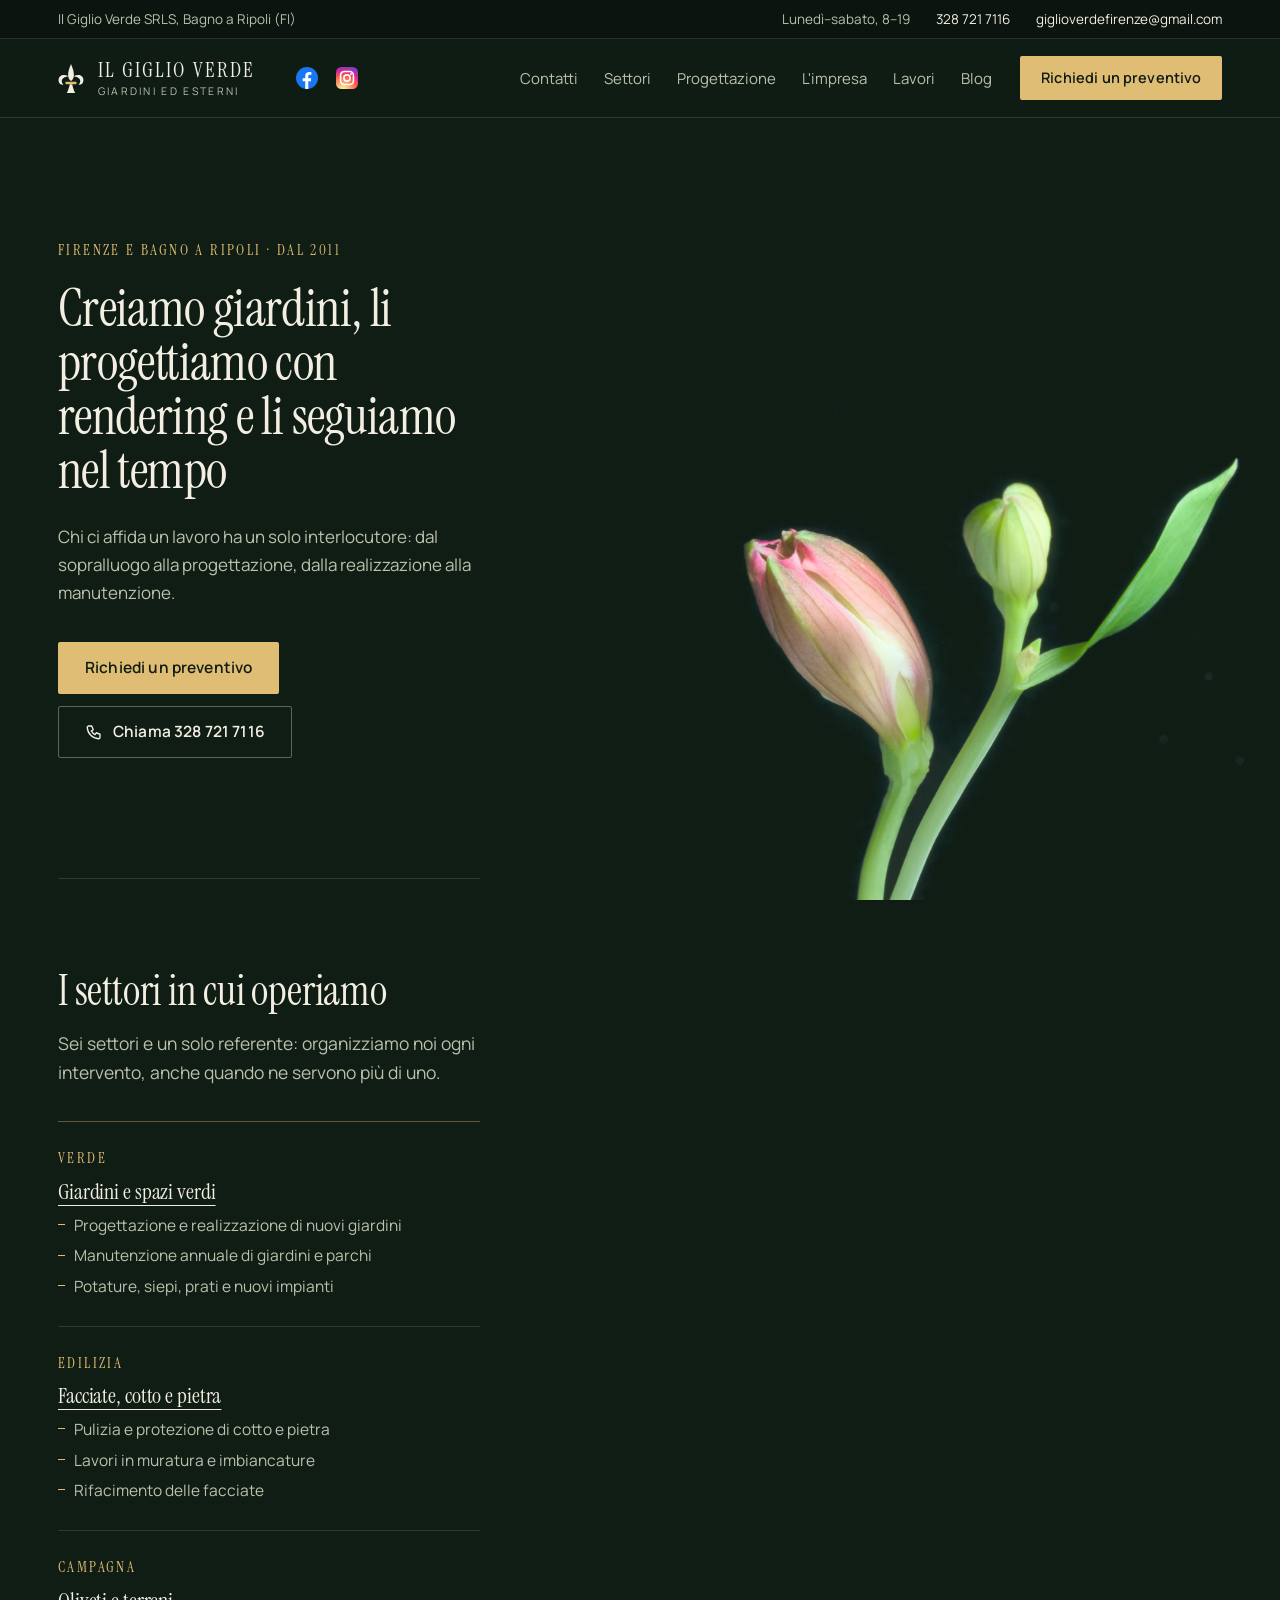
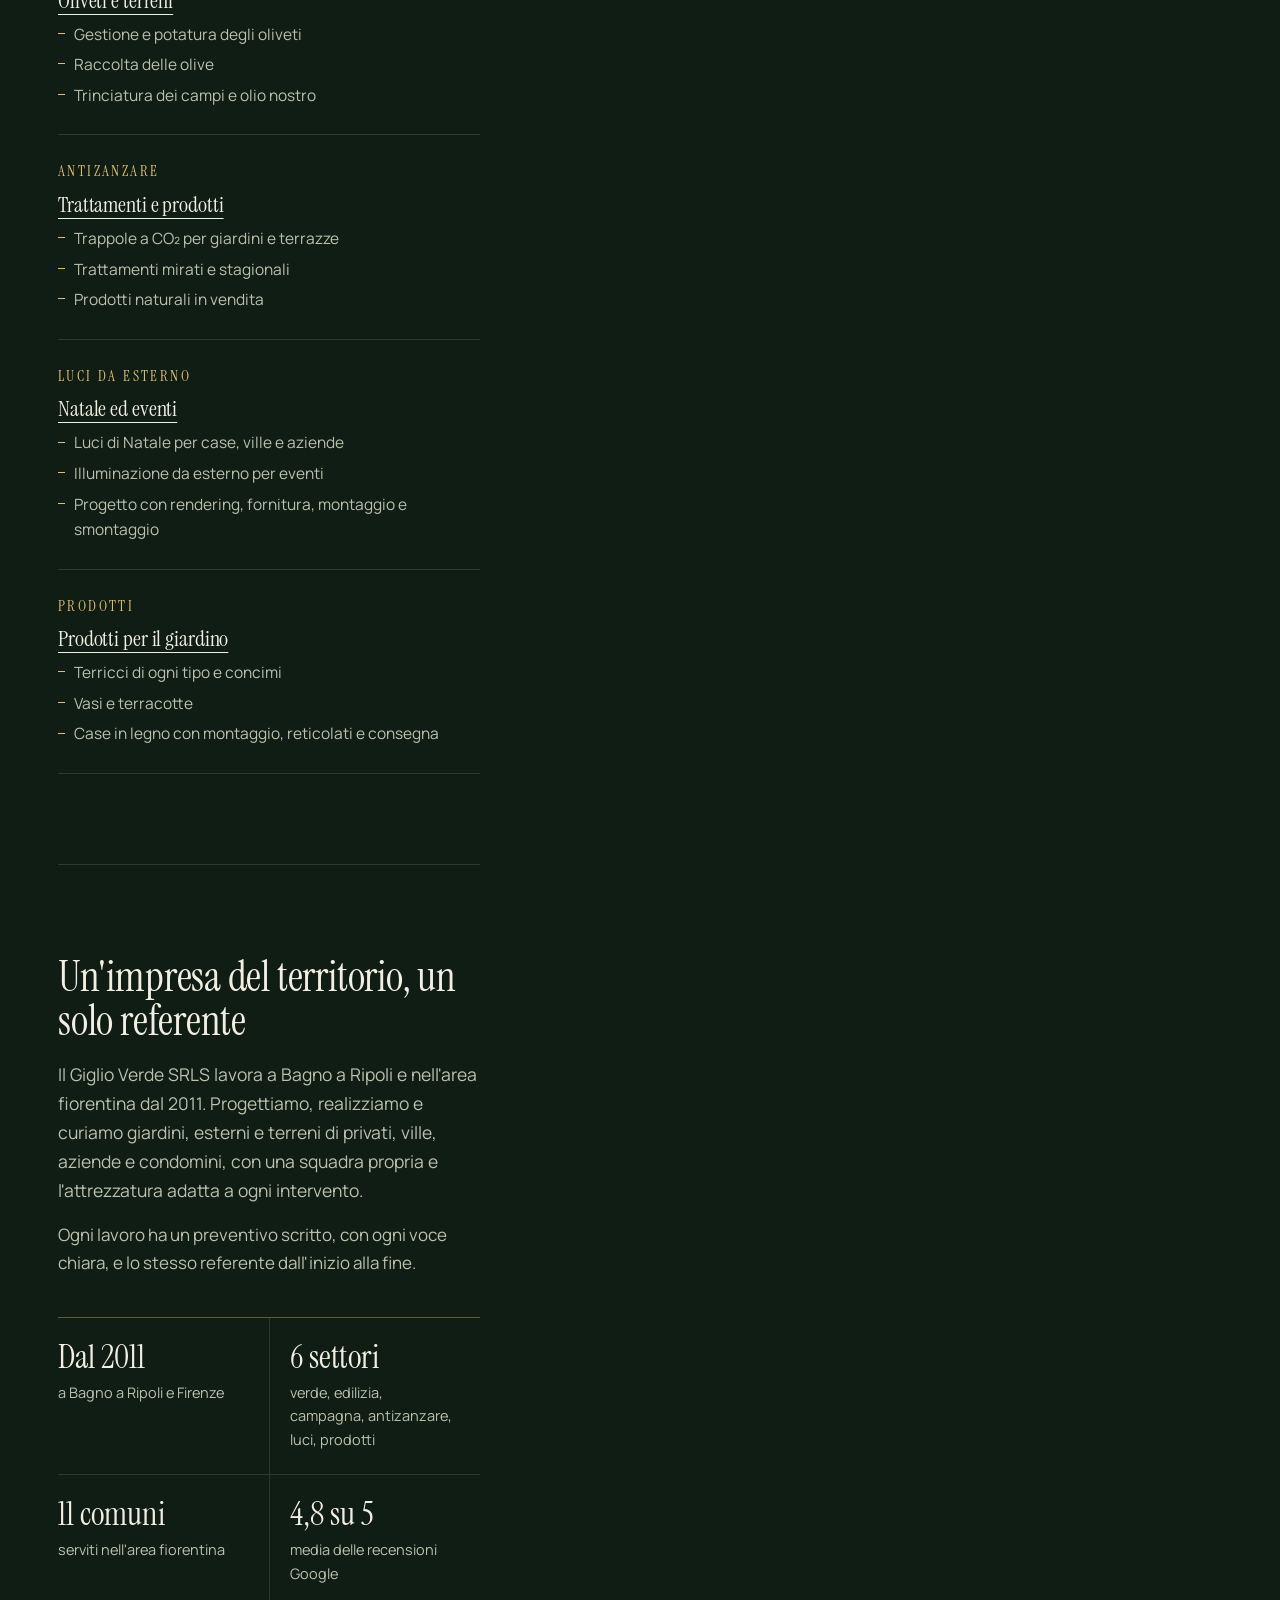
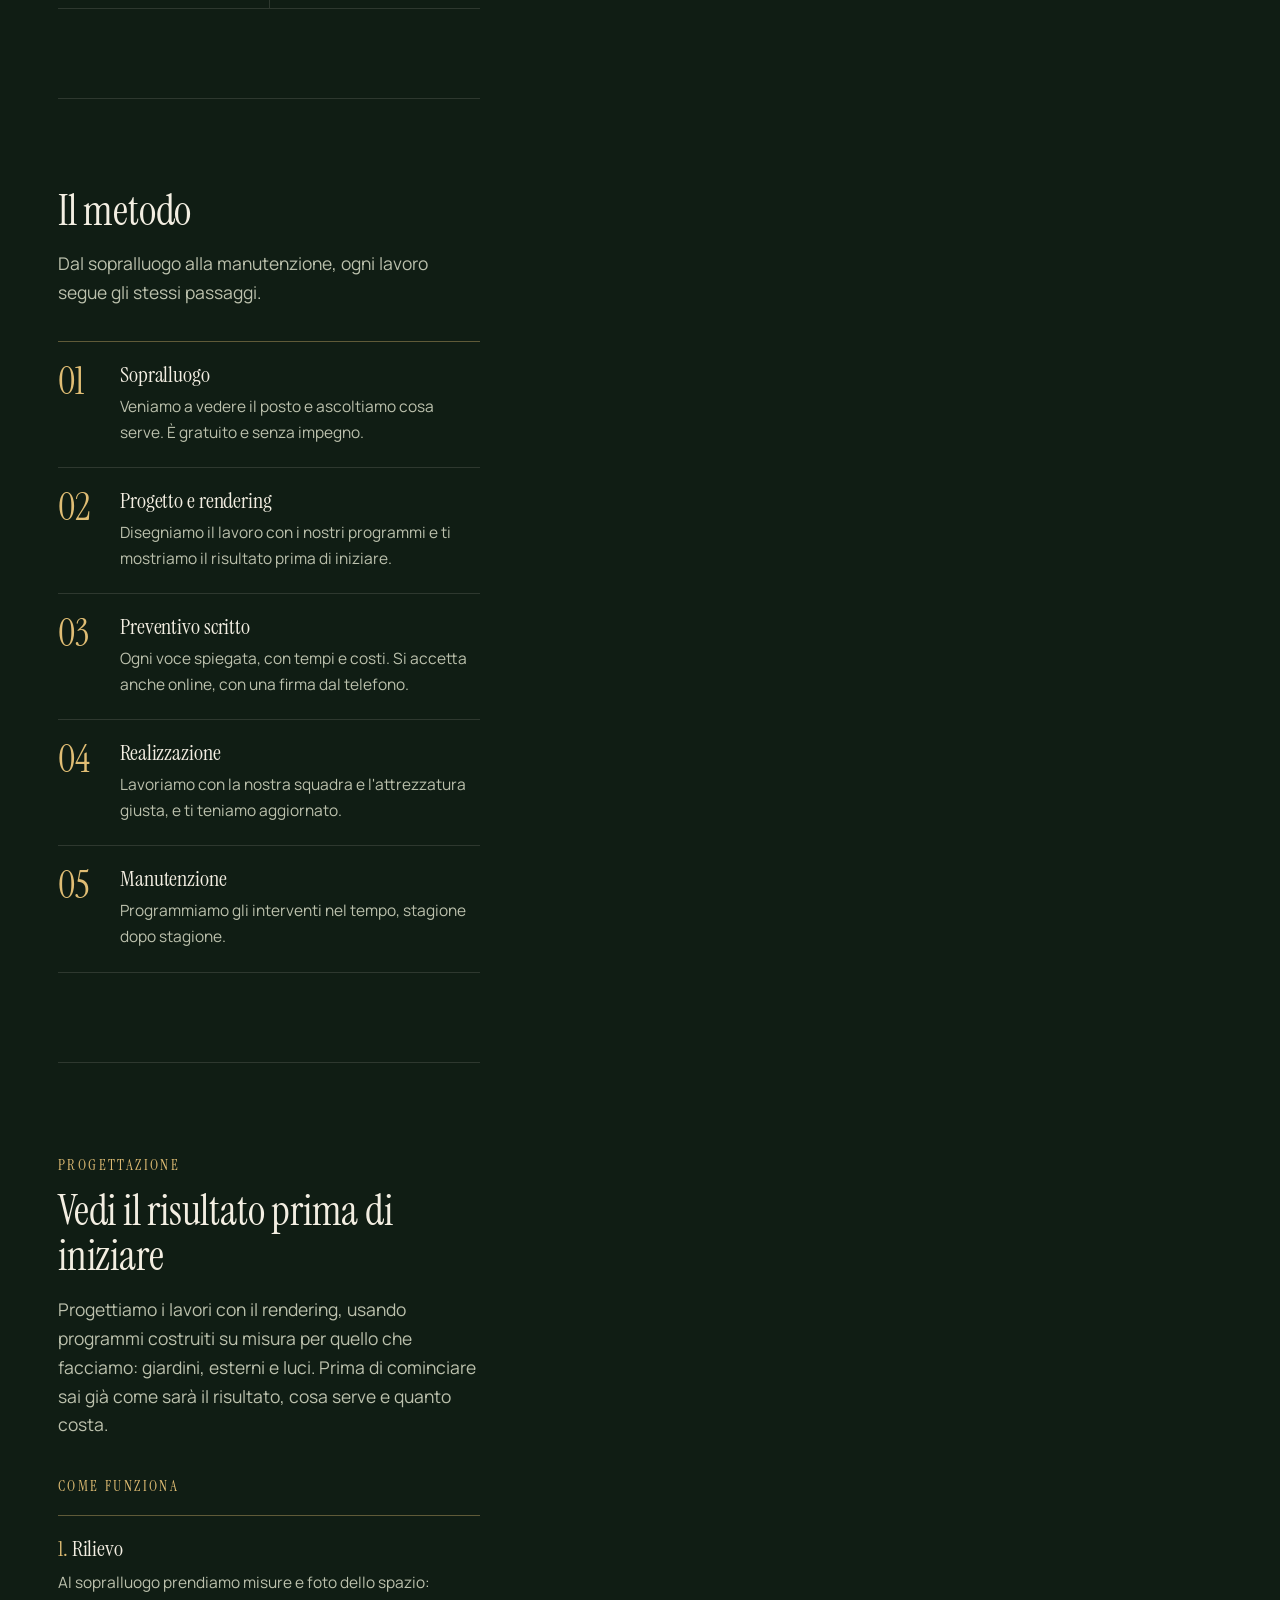
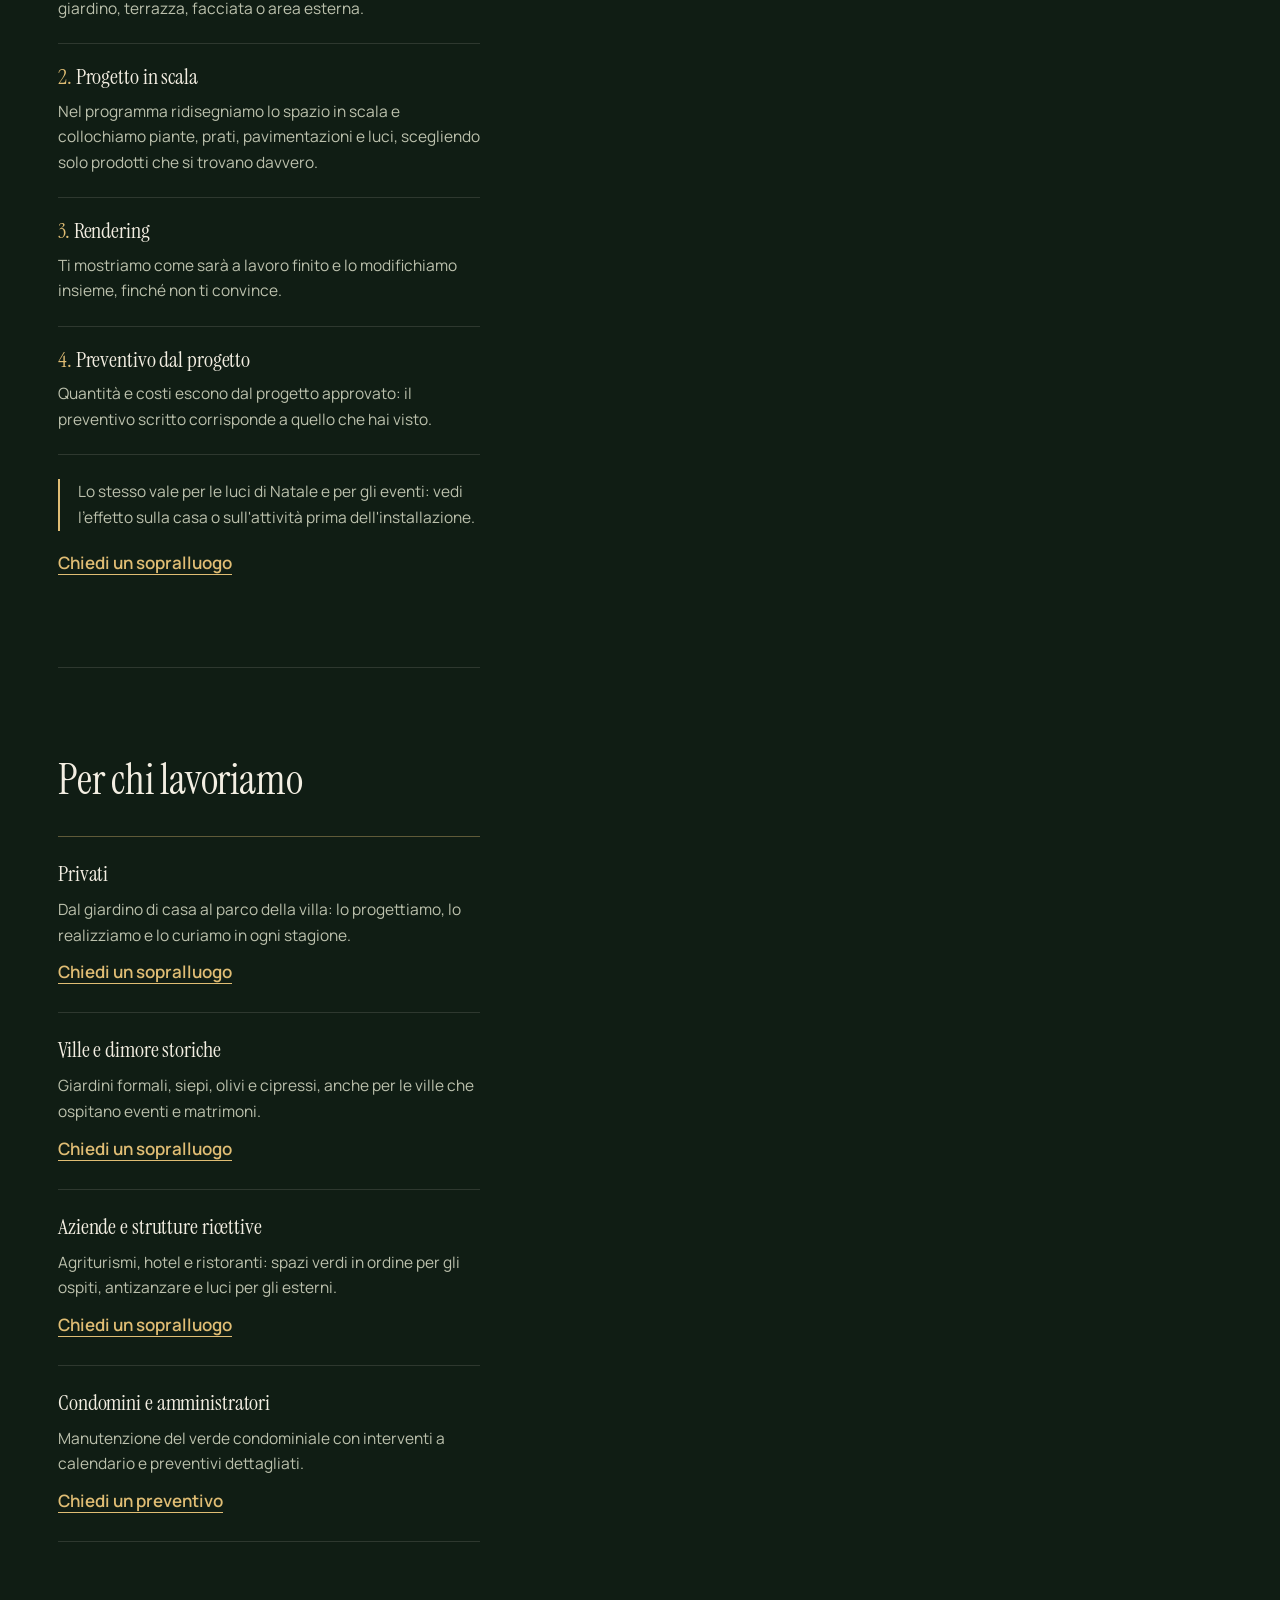
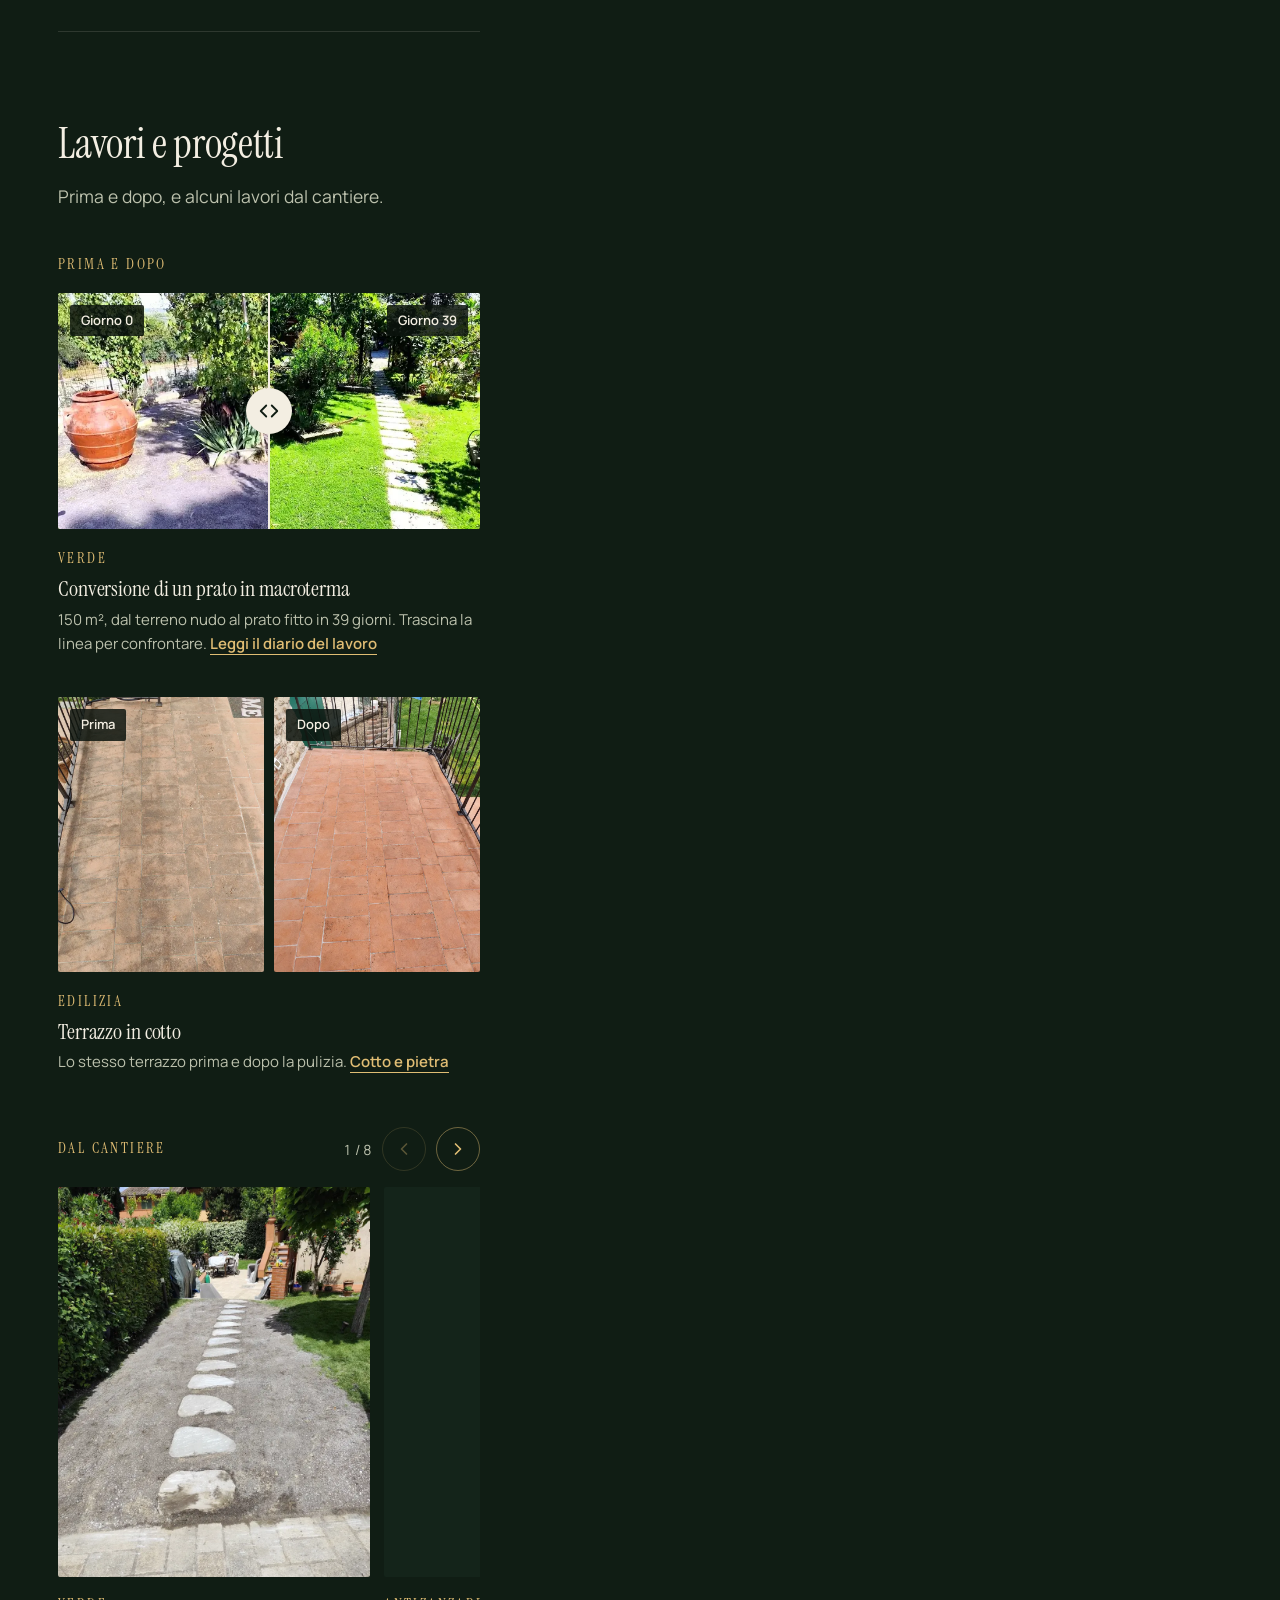
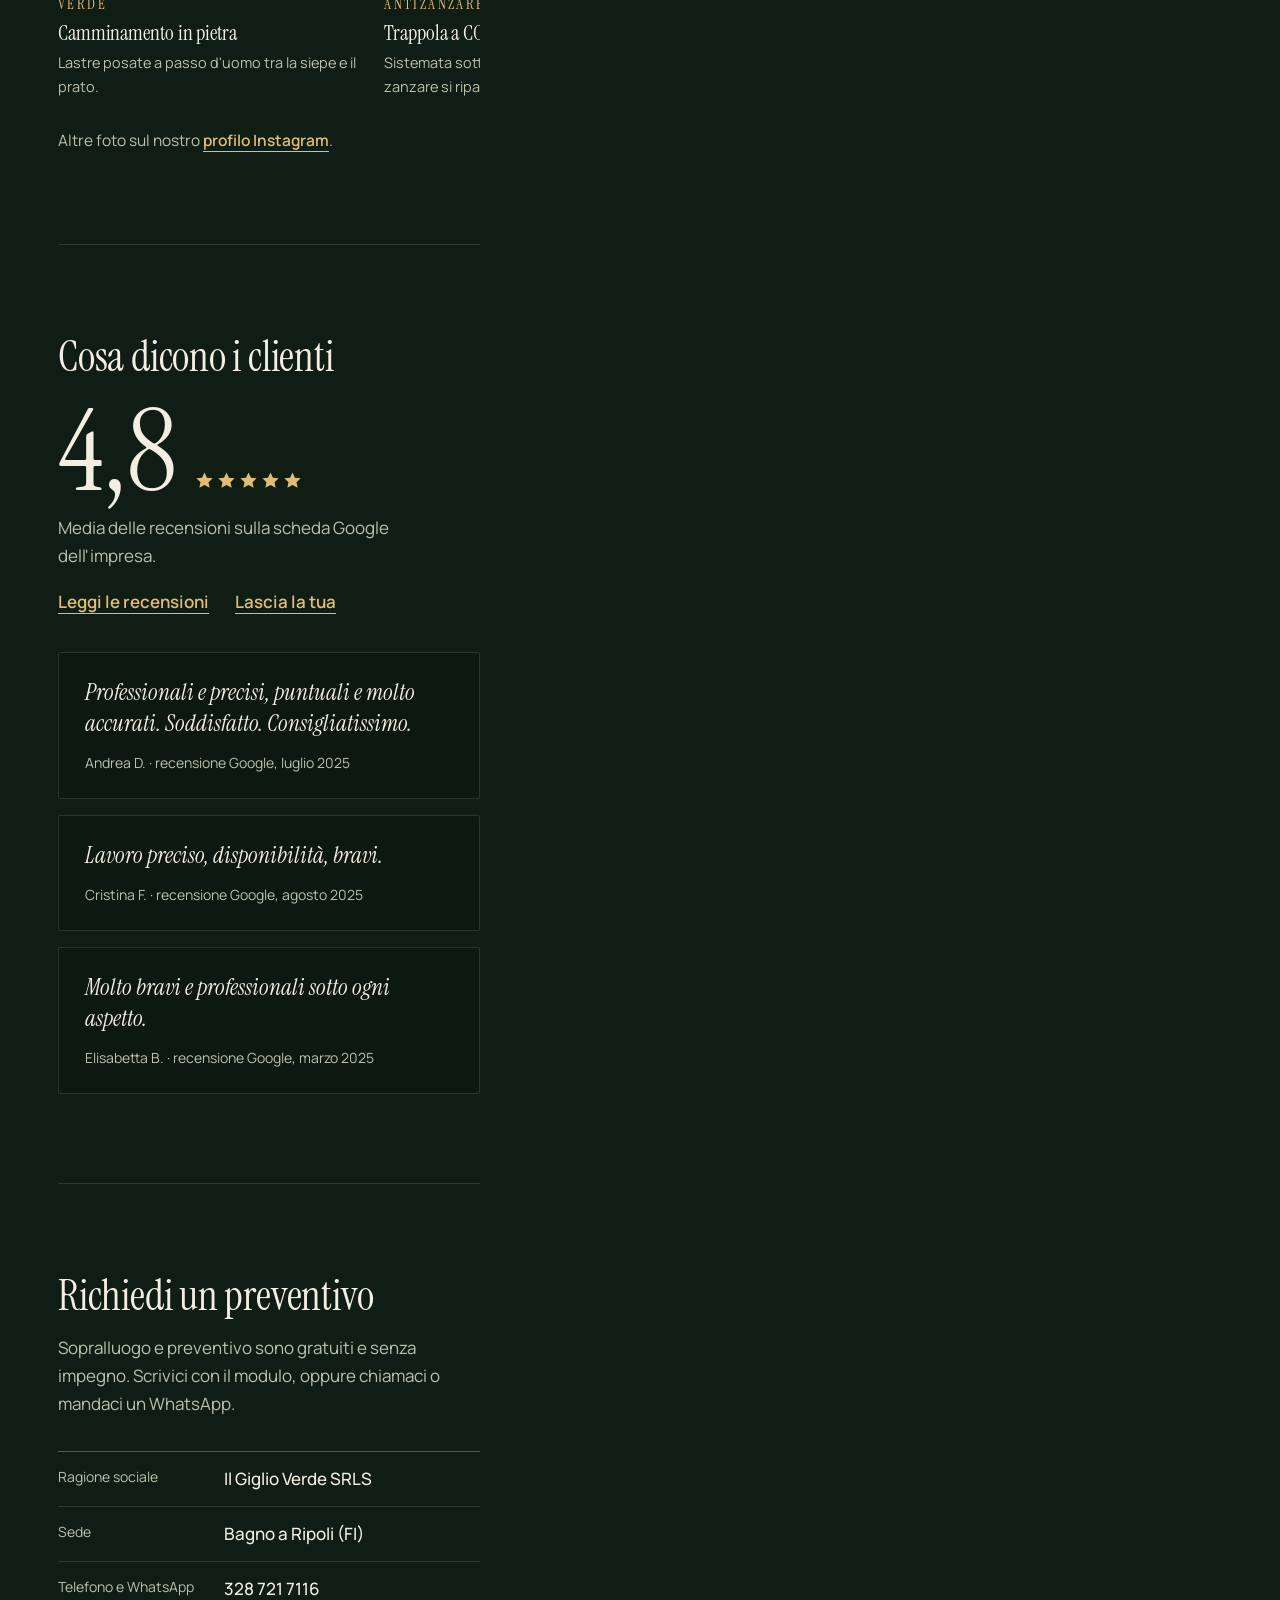
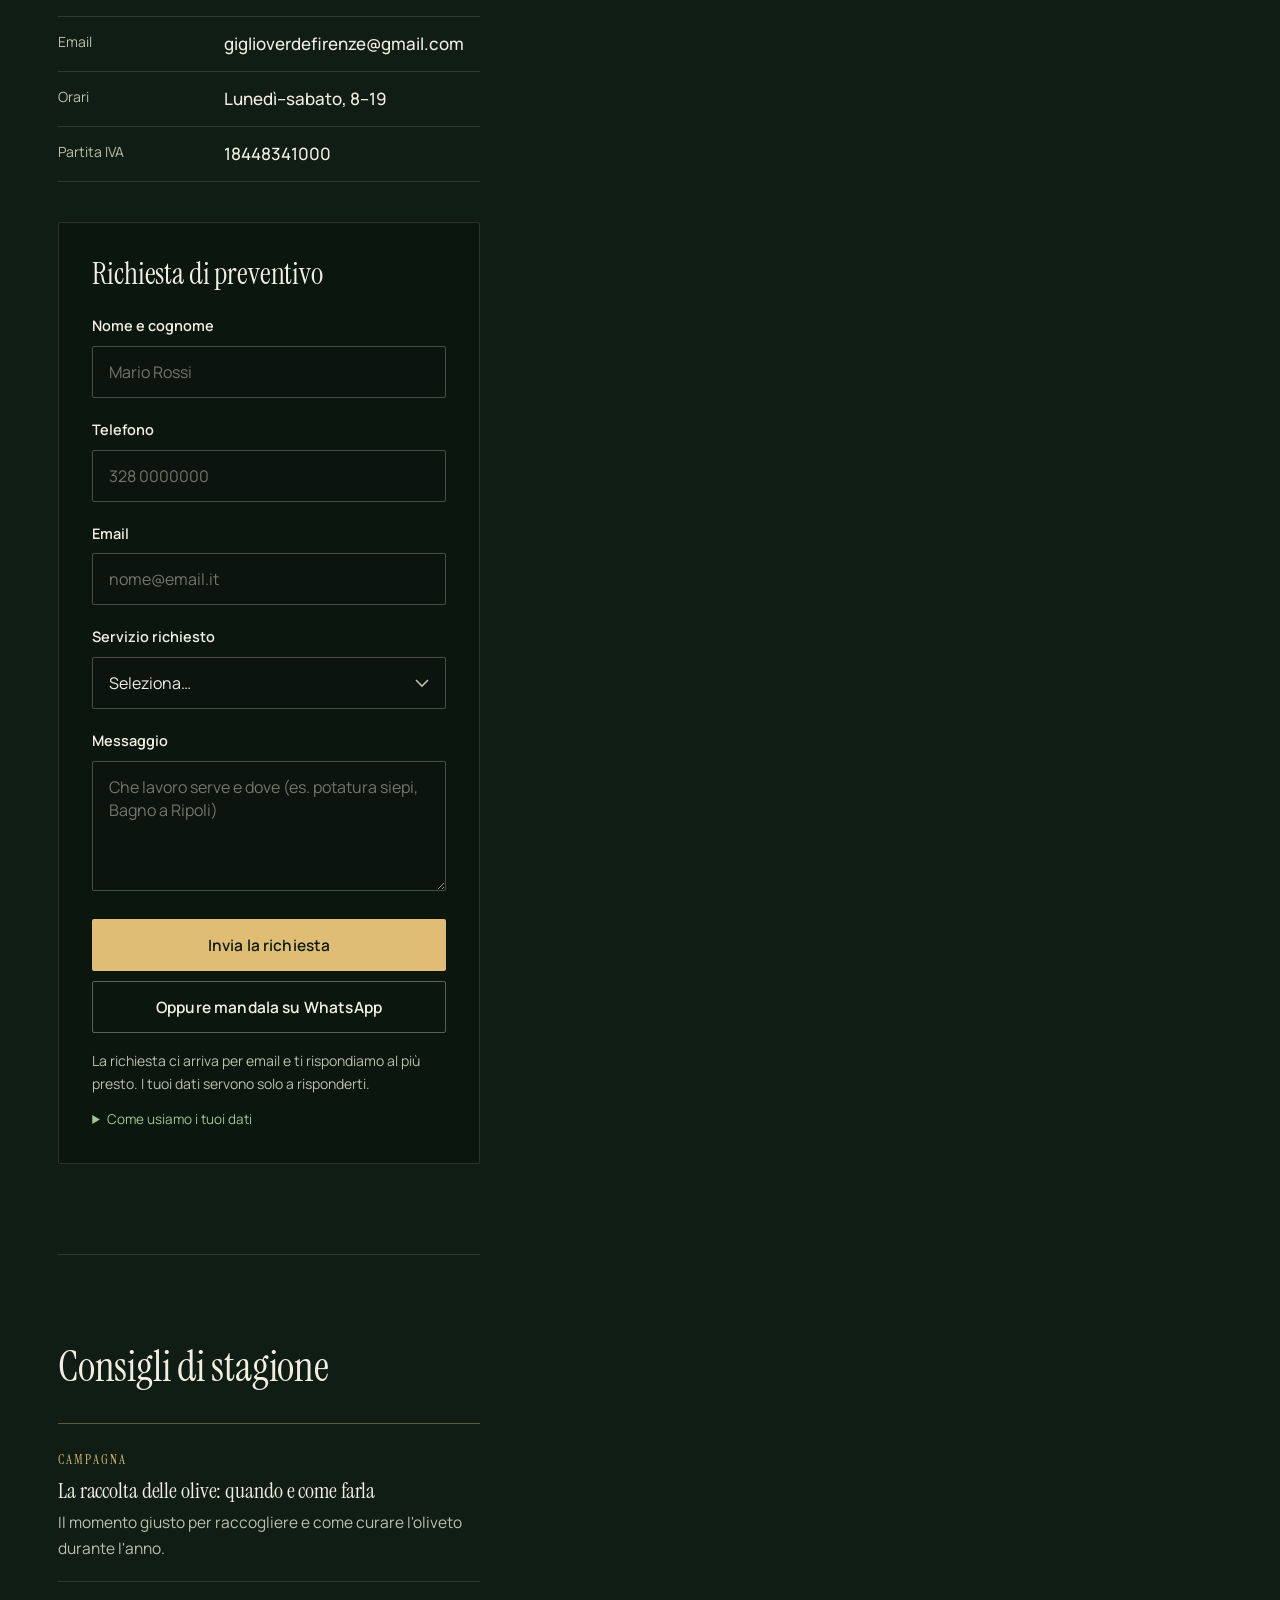
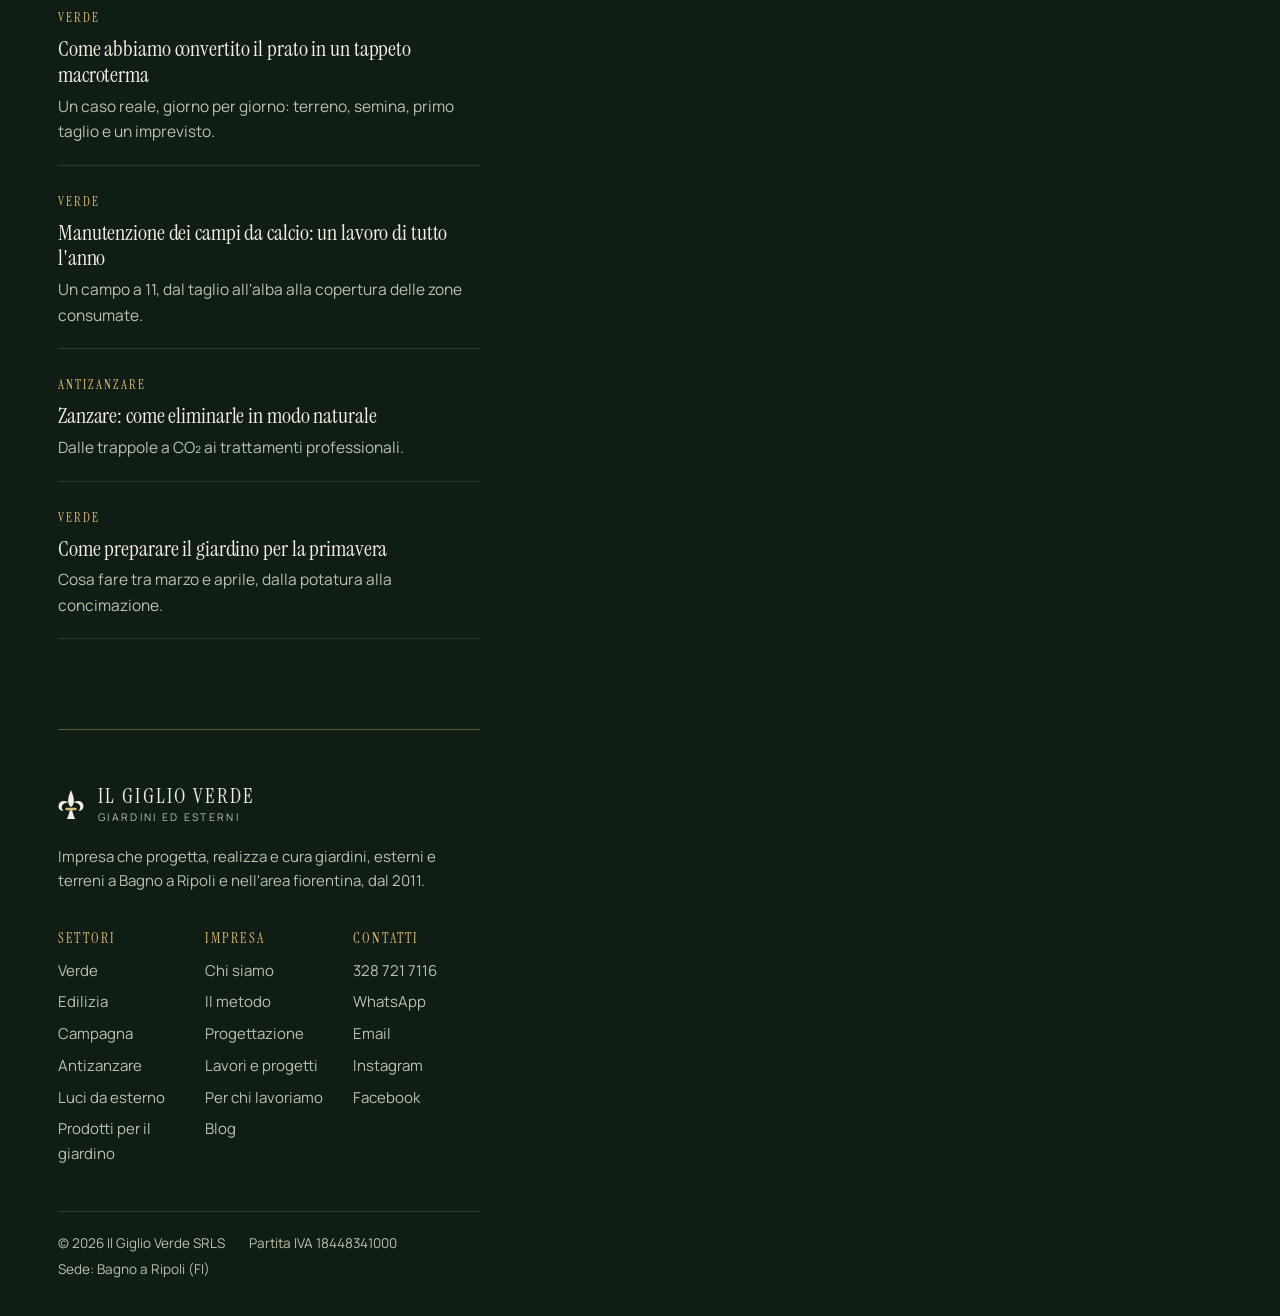
==== commit b13ad32f: "Blog: foto negli articoli, icona zanzara, torna al blog verso la home, apertura sempre dall'inizio; " ====
--- a/index.html
+++ b/index.html
@@ -255,9 +255,9 @@
 .marchio-nome small { margin-top: 5px; font-size: 10.5px; letter-spacing: 0.22em; text-transform: uppercase; color: var(--crema-2); white-space: nowrap; }
 .testata nav { margin-left: auto; }
 .social { display: inline-flex; align-items: center; gap: 4px; margin-left: 6px; }
-.social a { display: inline-flex; width: 36px; height: 36px; align-items: center; justify-content: center; border-radius: 50%; color: var(--crema-2); transition: color .2s, background .2s; }
-.social a:hover { color: var(--oro); background: rgba(243,238,226,0.06); }
-.social svg { width: 19px; height: 19px; }
+.social a { display: inline-flex; width: 36px; height: 36px; align-items: center; justify-content: center; border-radius: 50%; color: var(--crema-2); transition: transform .2s; }
+.social a:hover { transform: scale(1.1); }
+.social svg { width: 22px; height: 22px; }
 .menu { display: flex; gap: 26px; }
 .menu a { font-size: 15px; color: var(--crema-2); text-decoration: none; padding-block: 8px; }
 .menu a:hover { color: var(--crema); }
@@ -462,6 +462,12 @@
   .marchio-nome small { font-size: 9.5px; }
   .testata .btn { display: none; }
   .apri-menu { margin-left: auto; }
+  .testata .riga { gap: 10px; }
+  .social { margin-left: 0; gap: 0; }
+  .social a { width: 30px; height: 34px; }
+  .marchio { gap: 10px; }
+  .marchio-nome b { letter-spacing: 0.06em; }
+  .apri-menu { padding: 11px 12px; }
   .apertura .wrap { min-height: 0; padding-block: 38px 6px; }
   .apertura h1 { font-size: clamp(36px, 9.6vw, 56px); }
   .azioni .btn { flex: 1 1 auto; }
@@ -482,6 +488,12 @@
 @media (prefers-reduced-motion: reduce) {
   *, *::before, *::after { transition: none !important; animation: none !important; scroll-behavior: auto !important; }
 }
+@media screen and (max-width: 380px) {
+  .marchio-nome b { font-size: 15.5px; letter-spacing: 0.04em; }
+  .marchio-nome small { font-size: 8.5px; letter-spacing: 0.16em; }
+  .social a { width: 28px; }
+  .apri-menu { padding: 10px; }
+}
 </style>
 </head>
 <body>
@@ -501,7 +513,7 @@
 <header class="testata" id="testata">
   <div class="riga">
     <a href="/" class="marchio" aria-label="Il Giglio Verde, pagina iniziale"><svg viewBox="4 4 52 58" aria-hidden="true" focusable="false"><g fill="#f3eee2"><path d="M30 4C33.8 13 35.8 20 35.8 26.5C35.8 31.5 33.6 35.5 30 38C26.4 35.5 24.2 31.5 24.2 26.5C24.2 20 26.2 13 30 4Z"/><path d="M24.6 28.5C19 25.5 12.5 25 8.5 28.5C4 32.5 4 40.5 8.5 44C10.5 45.5 13 45.8 14.8 45C11.5 42.5 10.5 38 12.5 34.5C14.3 31.4 19 29.6 24.6 28.5Z"/><path d="M35.4 28.5C41 25.5 47.5 25 51.5 28.5C56 32.5 56 40.5 51.5 44C49.5 45.5 47 45.8 45.2 45C48.5 42.5 49.5 38 47.5 34.5C45.7 31.4 41 29.6 35.4 28.5Z"/><path d="M27.6 44.3H32.4C33.8 51 35.8 57 38.4 62H21.6C24.2 57 26.2 51 27.6 44.3Z"/></g><rect x="18.6" y="39.4" width="22.8" height="5" rx="2.5" fill="#e0bd74"/></svg><span class="marchio-nome"><b>Il Giglio Verde</b><small>Giardini ed esterni</small></span></a>
-    <span class="social"><a href="https://www.facebook.com/GiglioVerdeGiardini" target="_blank" rel="noopener" aria-label="Il Giglio Verde su Facebook"><svg viewBox="0 0 24 24" aria-hidden="true" focusable="false"><path fill="currentColor" d="M13.5 22v-8h2.7l.4-3.2h-3.1V8.8c0-.9.3-1.5 1.6-1.5h1.7V4.4c-.3 0-1.3-.1-2.4-.1-2.4 0-4 1.5-4 4.1v2.4H7.6V14h2.8v8h3.1z"/></svg></a><a href="https://www.instagram.com/giglioverdegiardini" target="_blank" rel="noopener" aria-label="Il Giglio Verde su Instagram"><svg viewBox="0 0 24 24" aria-hidden="true" focusable="false"><path fill="none" stroke="currentColor" stroke-width="1.8" d="M7.5 3h9A4.5 4.5 0 0 1 21 7.5v9a4.5 4.5 0 0 1-4.5 4.5h-9A4.5 4.5 0 0 1 3 16.5v-9A4.5 4.5 0 0 1 7.5 3z"/><circle cx="12" cy="12" r="4" fill="none" stroke="currentColor" stroke-width="1.8"/><circle cx="17.3" cy="6.7" r="1.2" fill="currentColor"/></svg></a></span>
+    <span class="social"><a href="https://www.facebook.com/GiglioVerdeGiardini" target="_blank" rel="noopener" aria-label="Il Giglio Verde su Facebook"><svg viewBox="0 0 24 24" aria-hidden="true" focusable="false"><circle cx="12" cy="12" r="12" fill="#1877F2"/><path fill="#fff" d="M13.4 24v-8.5h2.8l.4-3.3h-3.2v-2.1c0-1 .3-1.6 1.7-1.6h1.7V5.6c-.3 0-1.3-.1-2.5-.1-2.5 0-4.2 1.5-4.2 4.3v2.4H7.3v3.3h2.8V24z"/></svg></a><a href="https://www.instagram.com/giglioverdegiardini" target="_blank" rel="noopener" aria-label="Il Giglio Verde su Instagram"><svg viewBox="0 0 24 24" aria-hidden="true" focusable="false"><defs><radialGradient id="ig-grad" cx="30%" cy="107%" r="150%"><stop offset="0" stop-color="#fdf497"/><stop offset=".05" stop-color="#fdf497"/><stop offset=".45" stop-color="#fd5949"/><stop offset=".6" stop-color="#d6249f"/><stop offset=".9" stop-color="#285AEB"/></radialGradient></defs><rect width="24" height="24" rx="6" fill="url(#ig-grad)"/><rect x="5" y="5" width="14" height="14" rx="4" fill="none" stroke="#fff" stroke-width="1.7"/><circle cx="12" cy="12" r="3.4" fill="none" stroke="#fff" stroke-width="1.7"/><circle cx="16.4" cy="7.6" r="1" fill="#fff"/></svg></a></span>
     <nav aria-label="Principale">
       <ul class="menu">
         <li><a href="#contatti">Contatti</a></li>
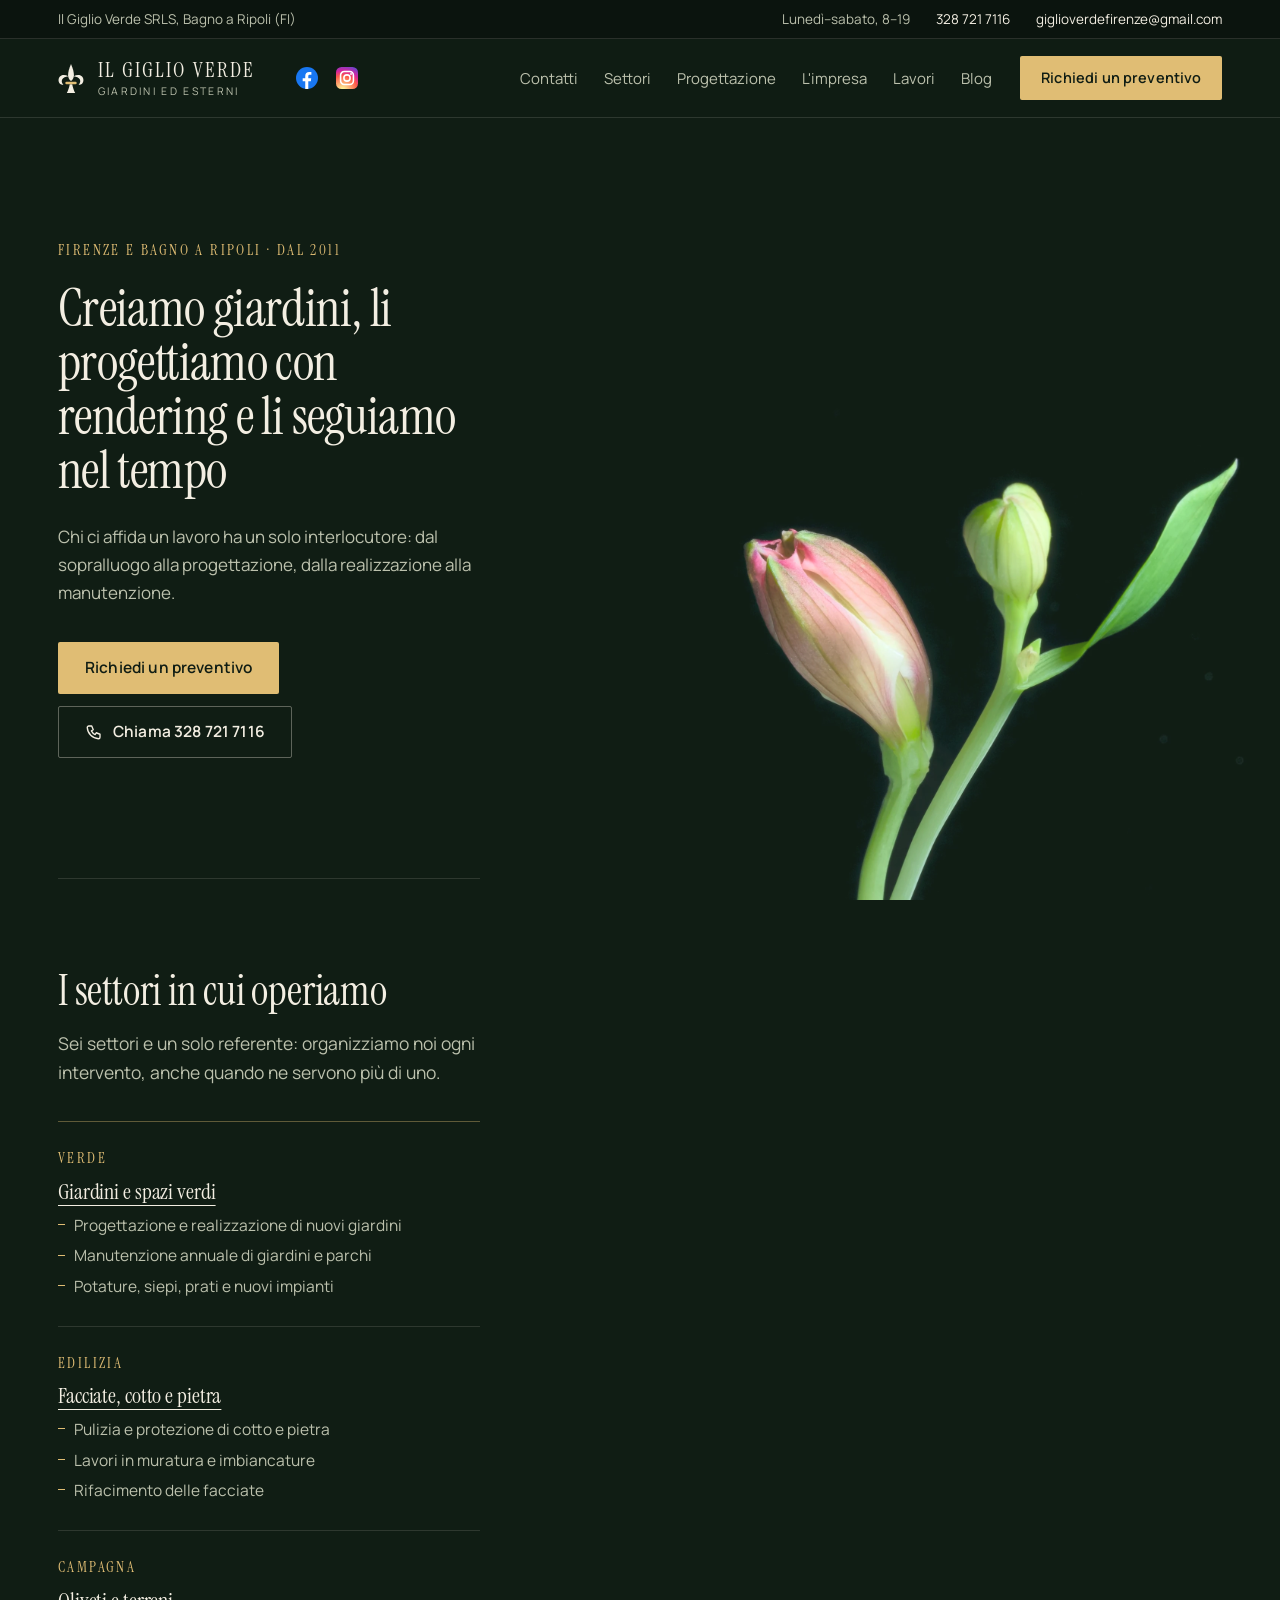
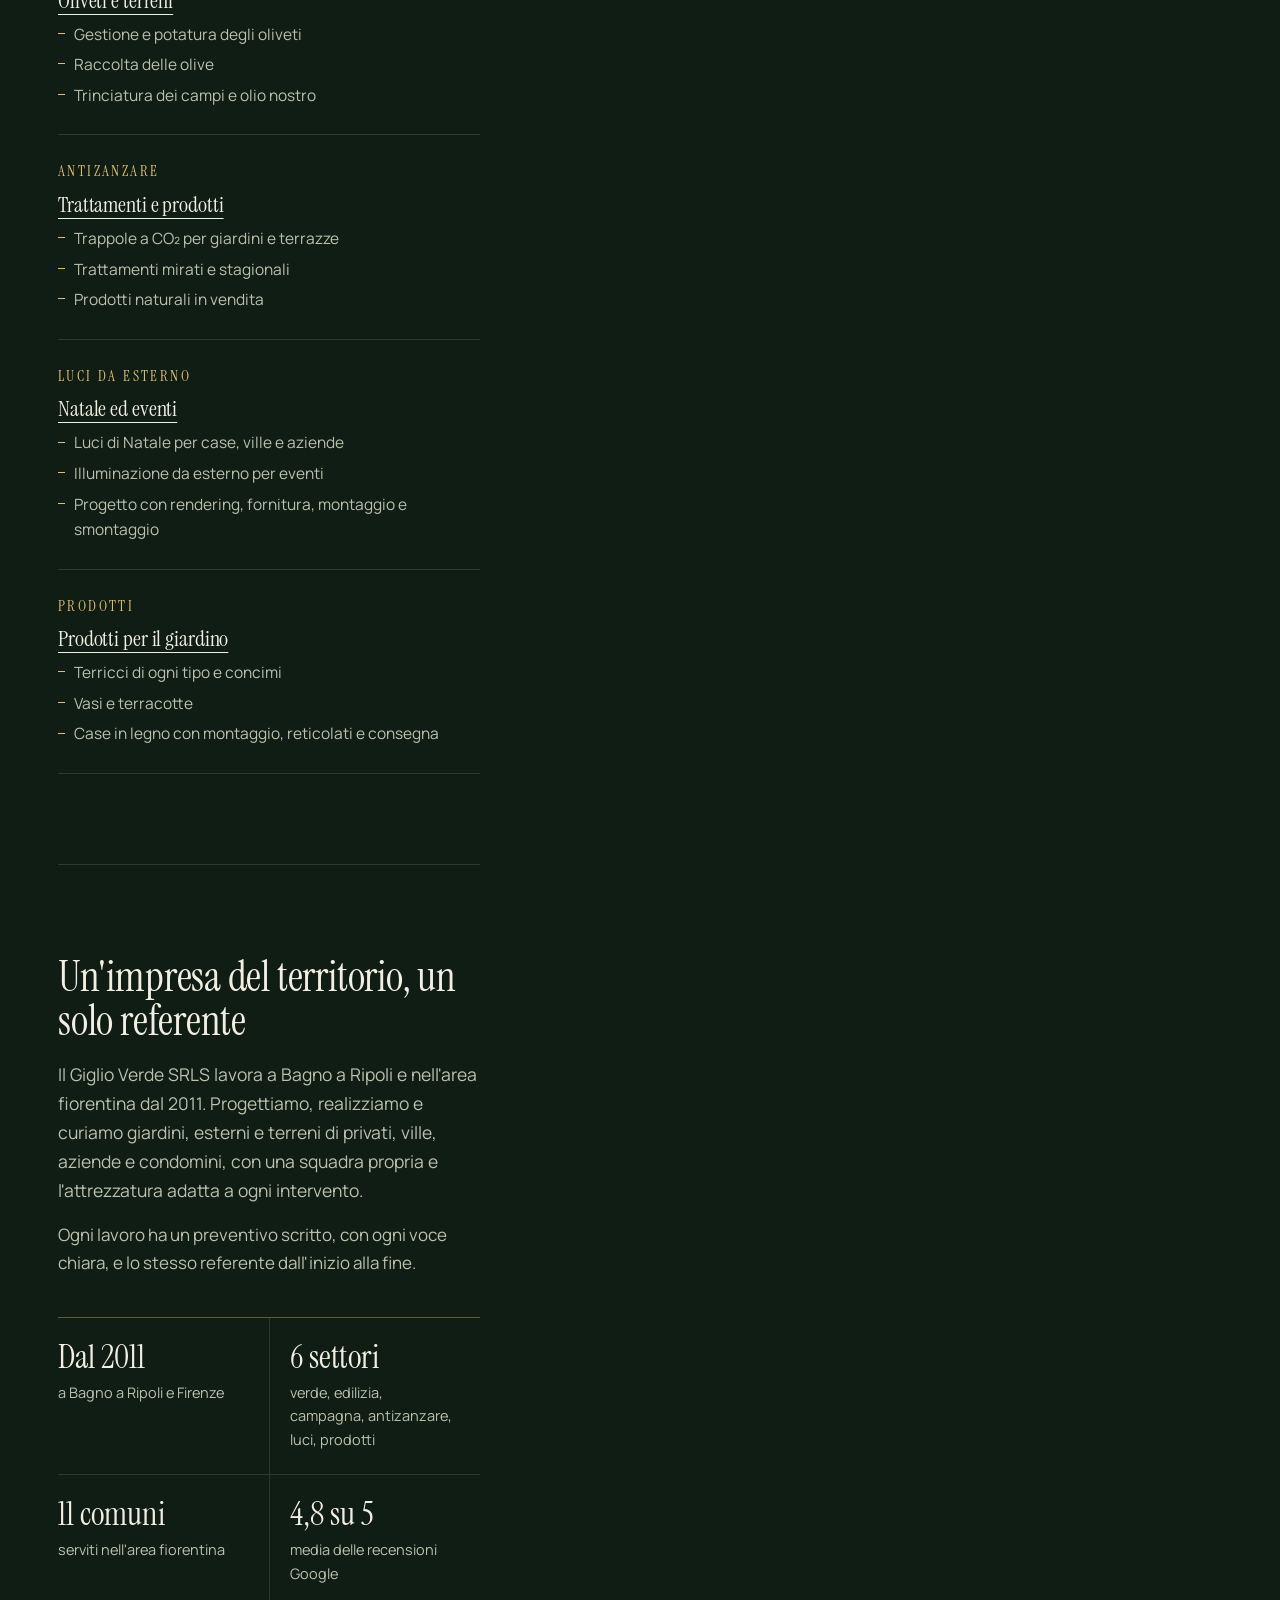
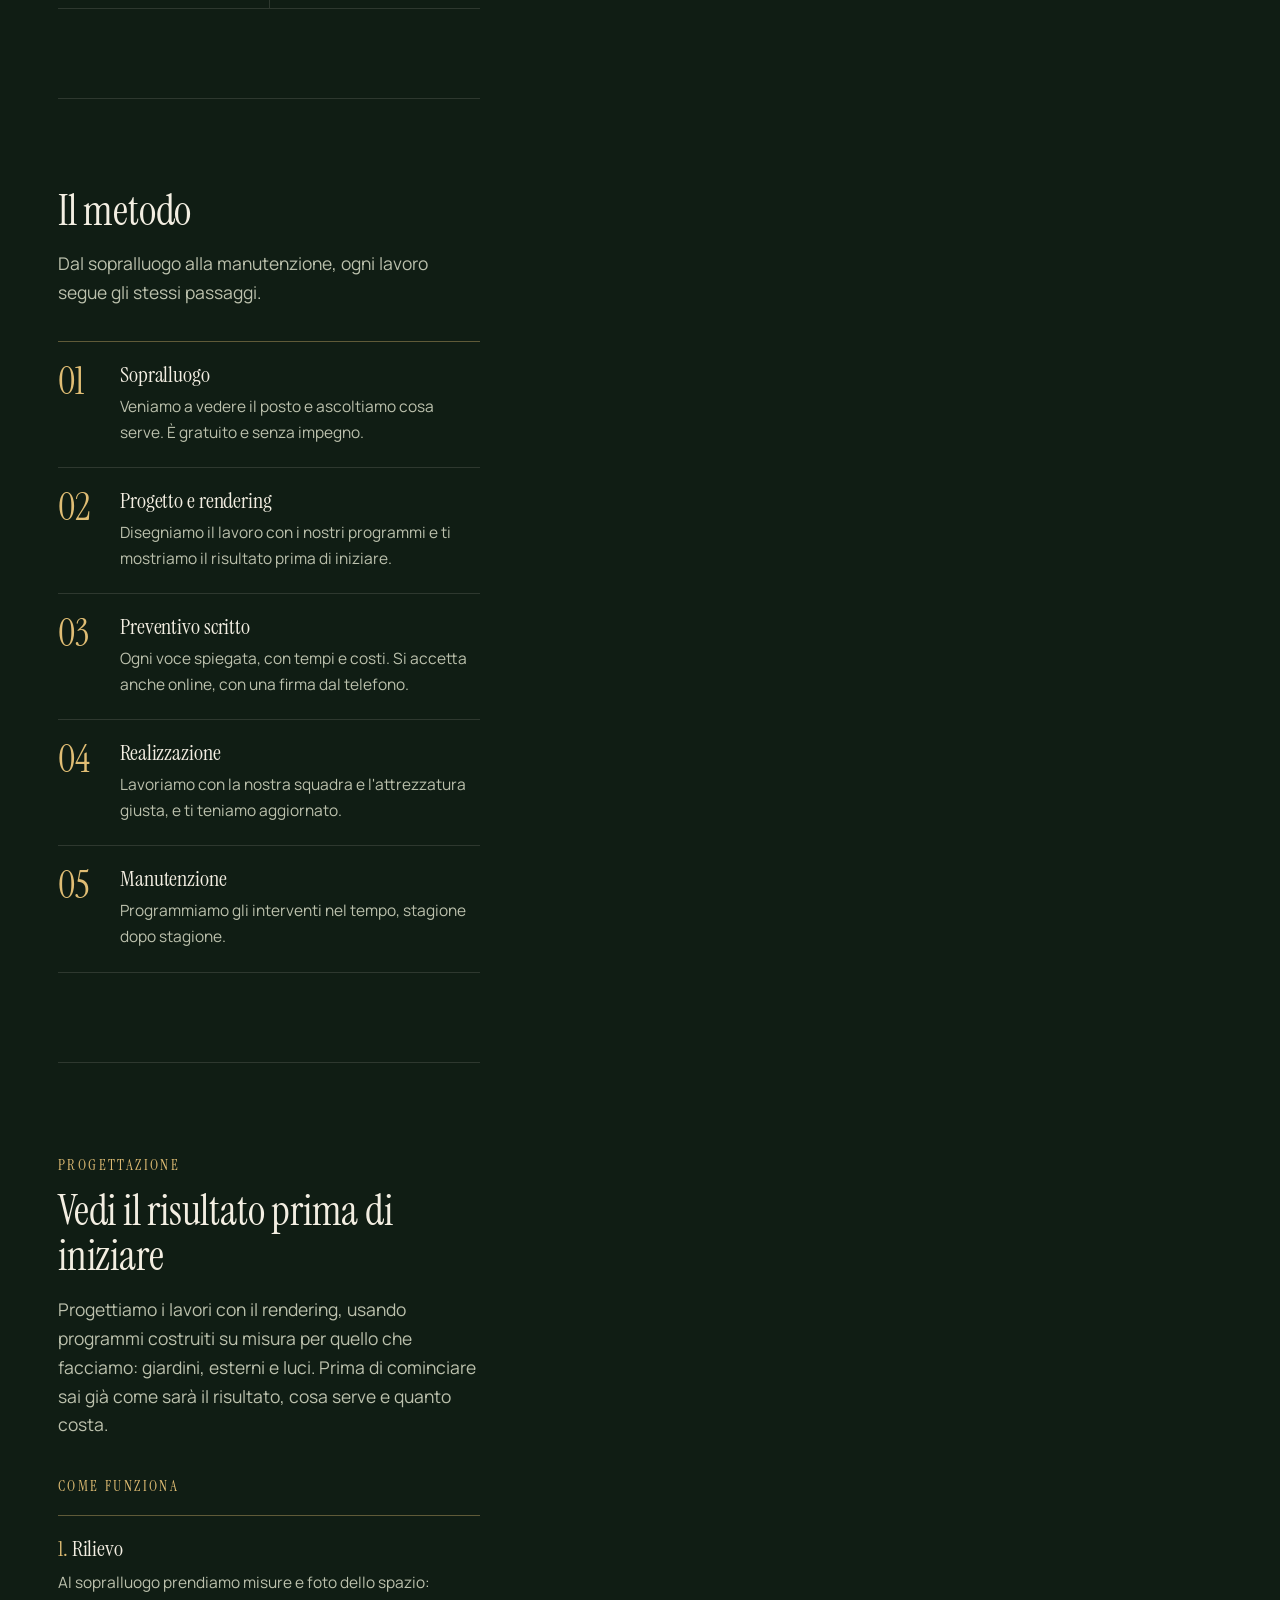
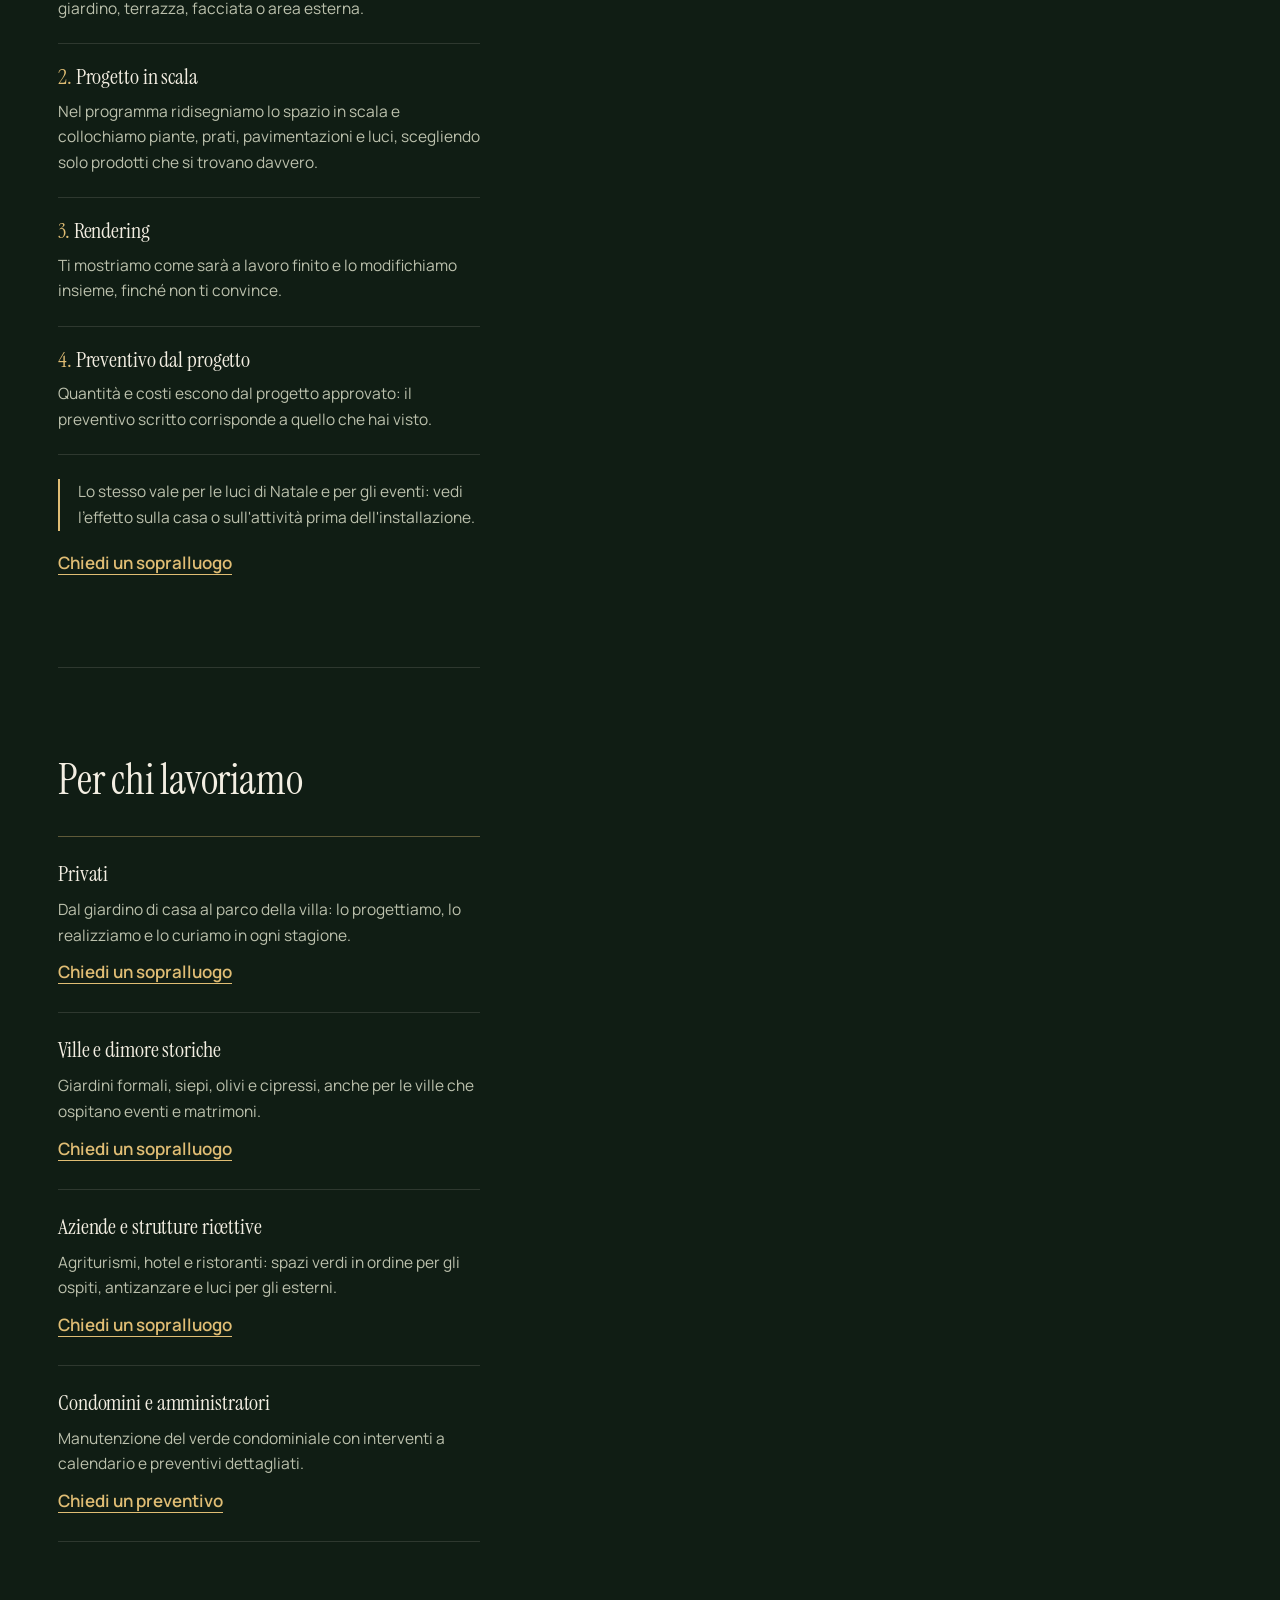
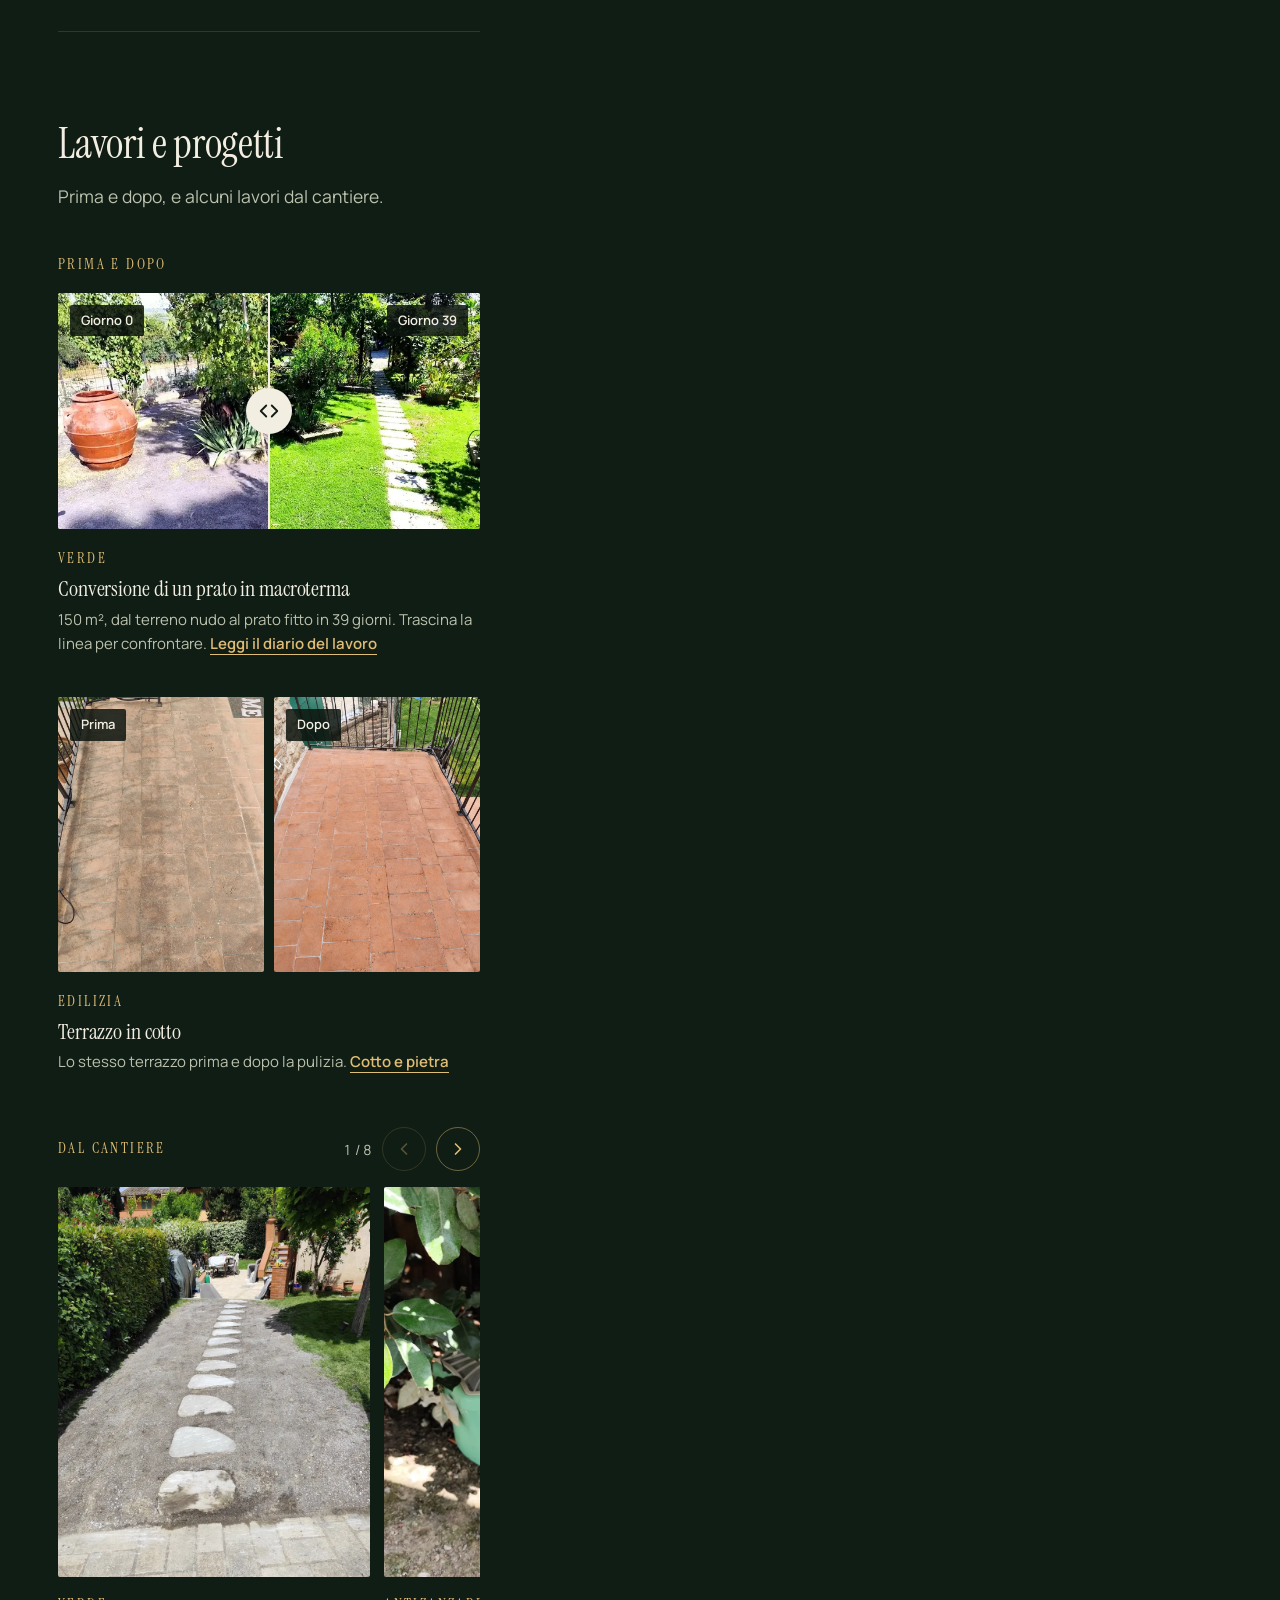
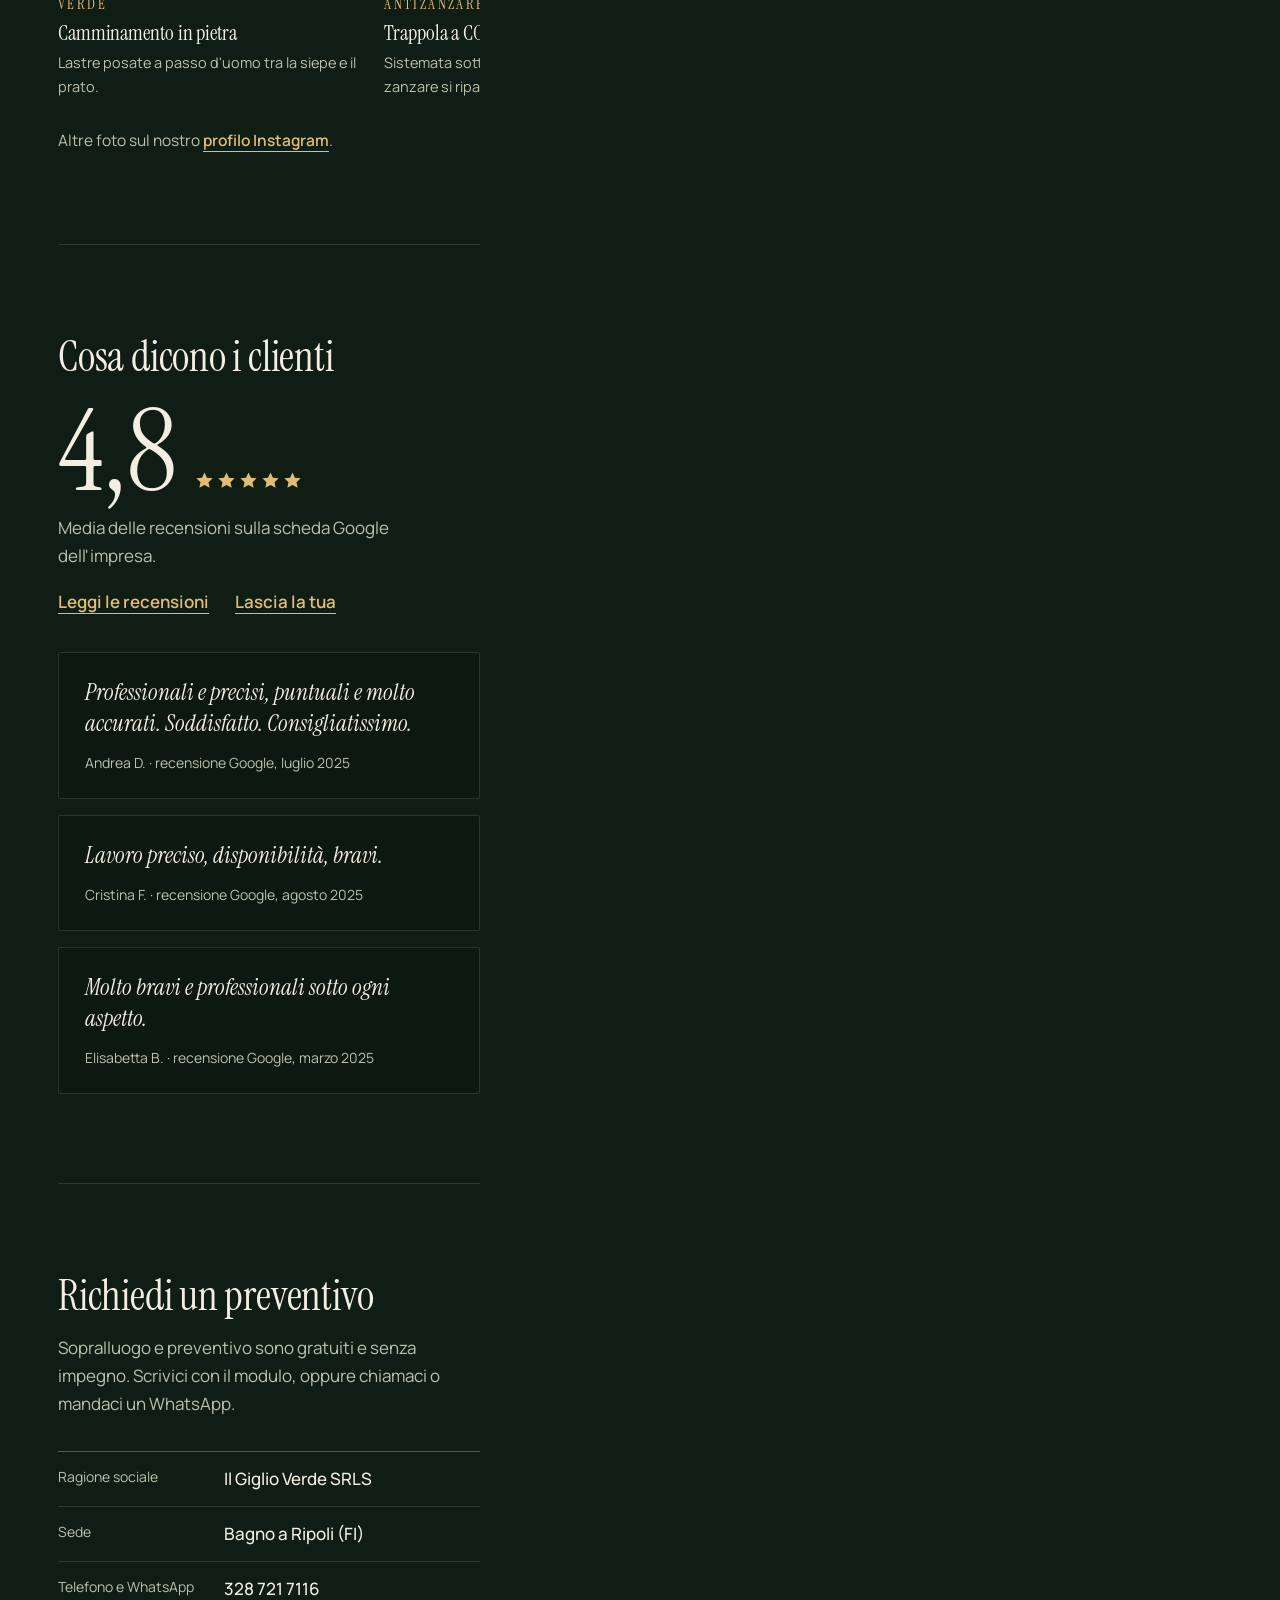
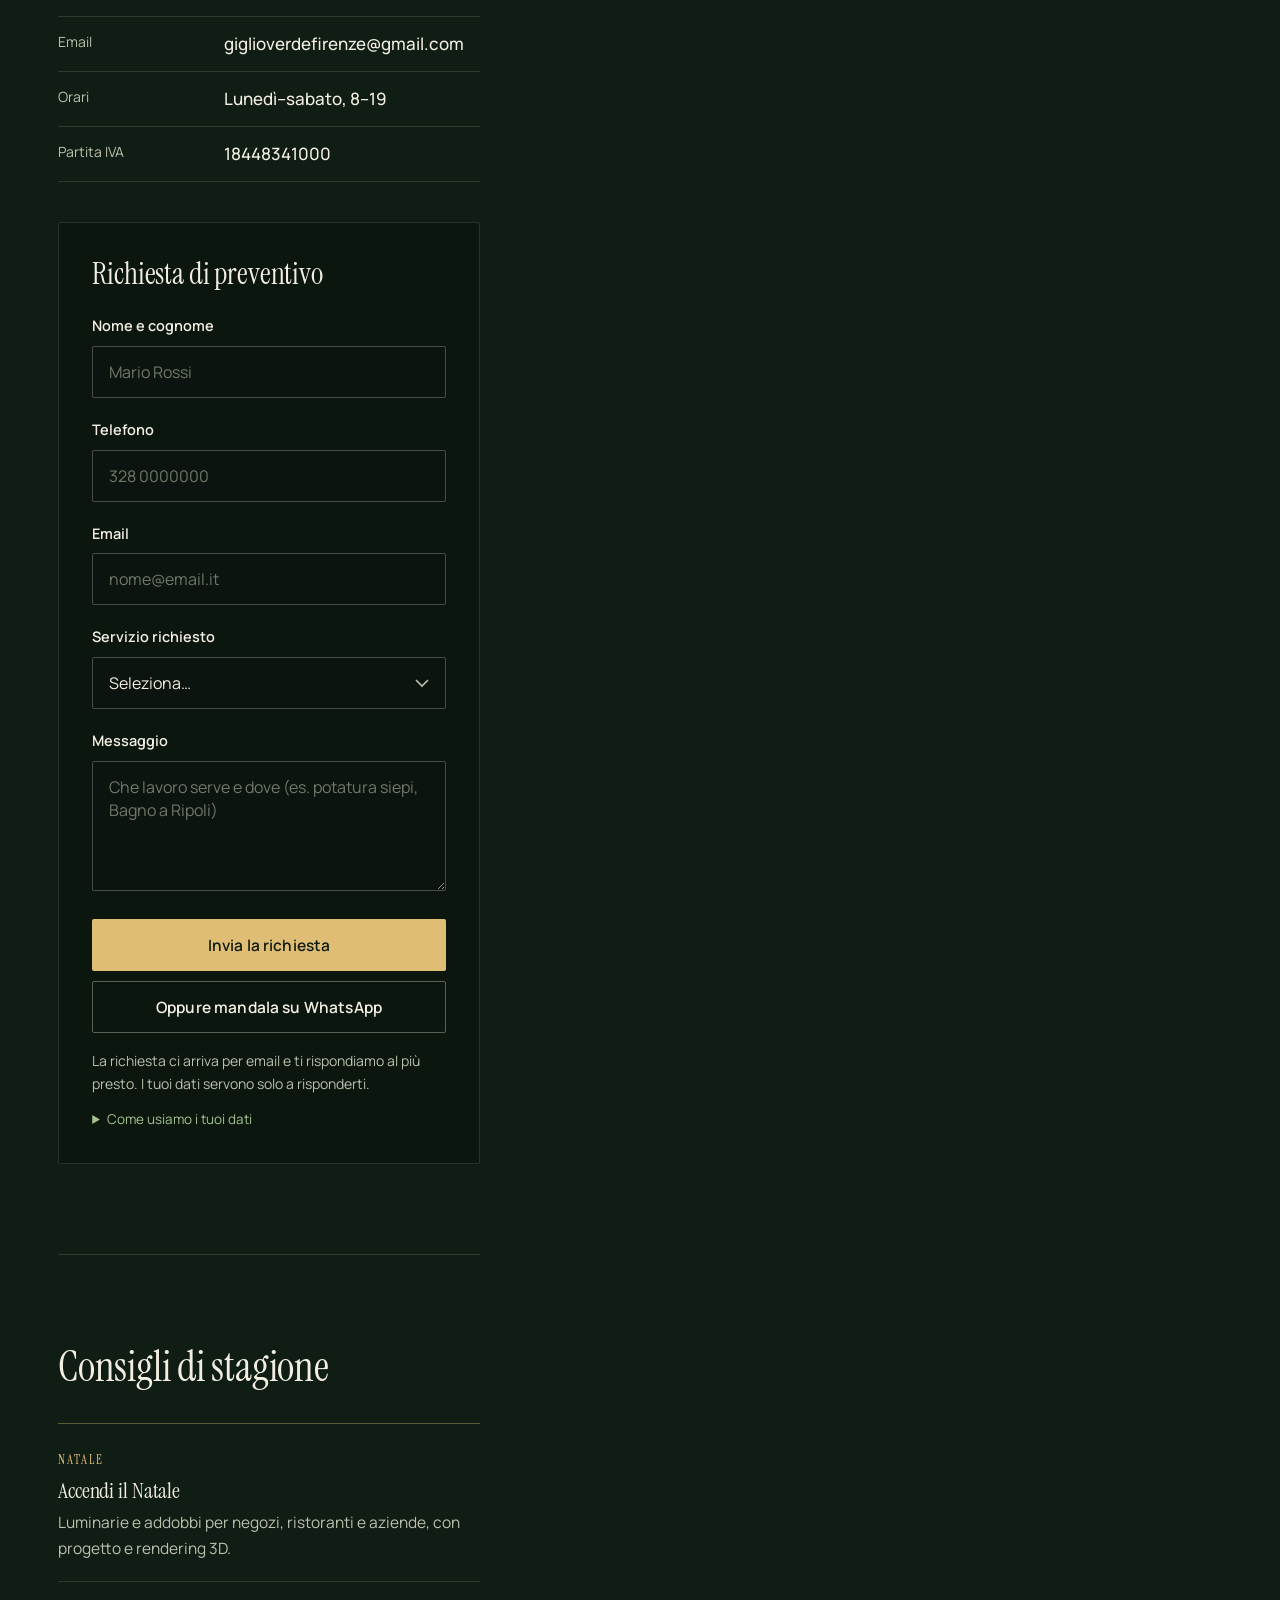
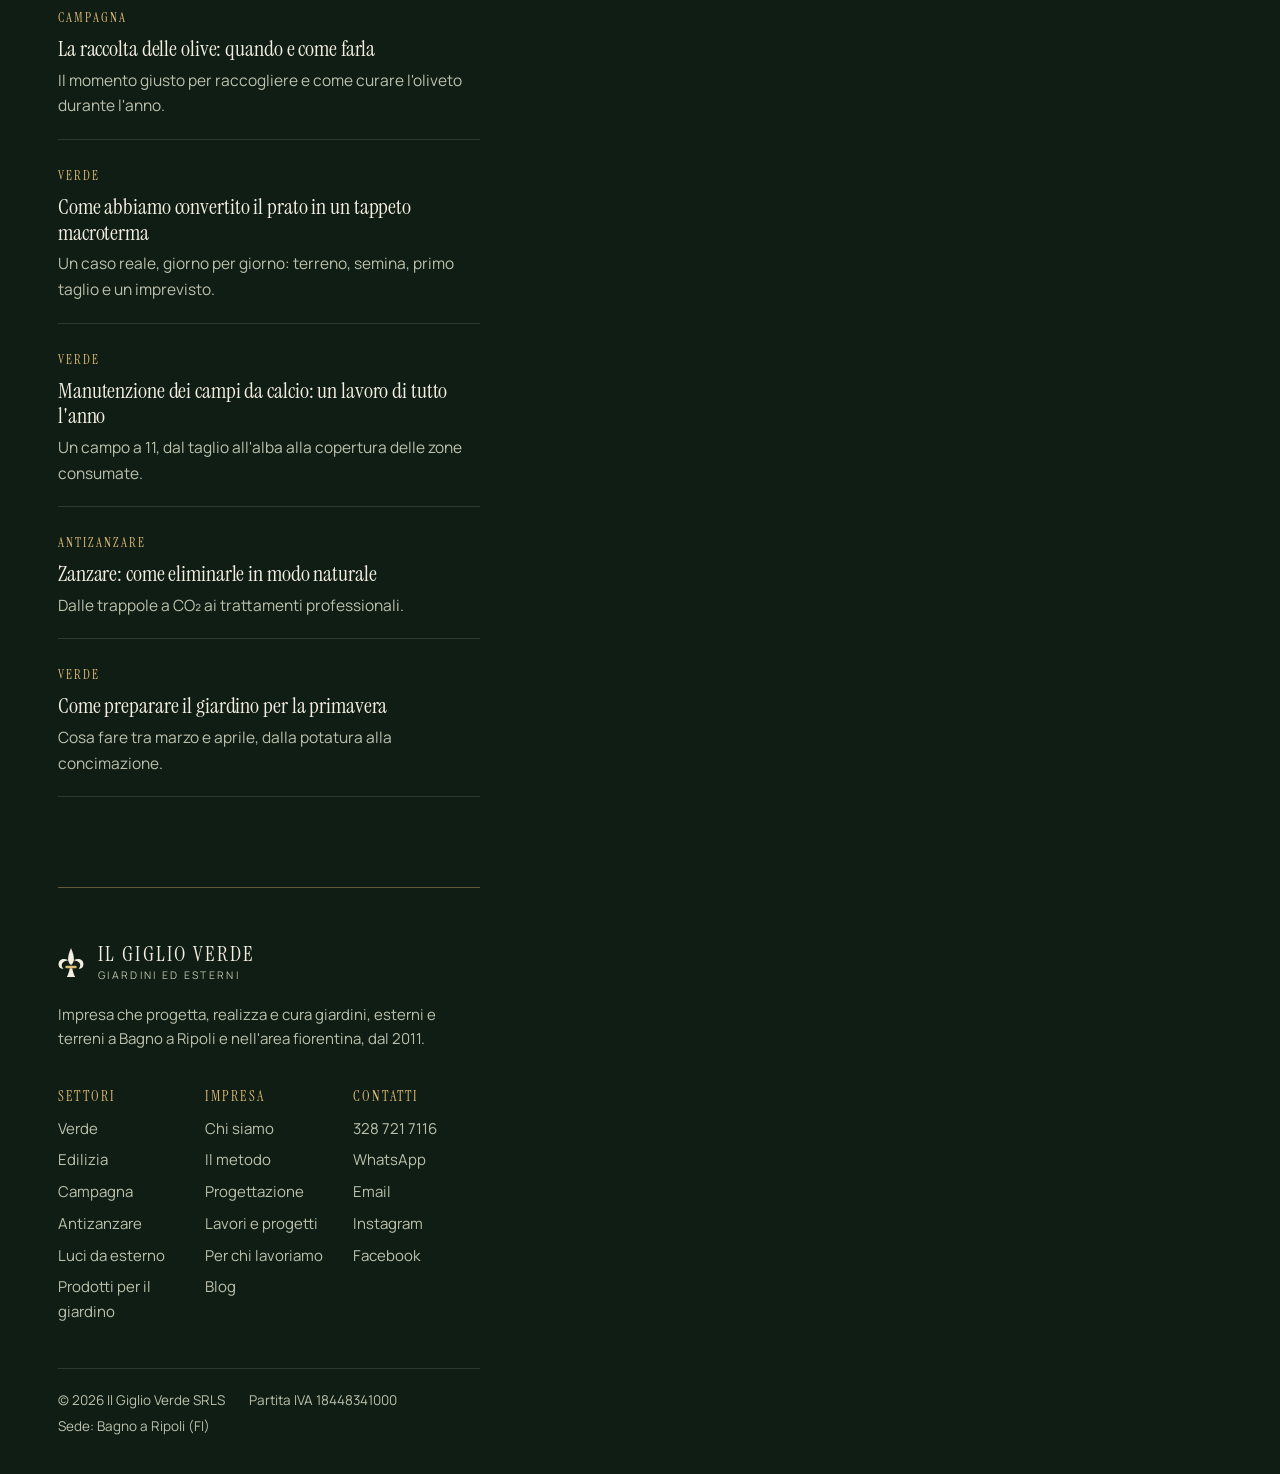
==== commit 09e159ea: "Blog: nuovo articolo Accendi il Natale con foto dei lavori Articolo su luminarie e addobbi natalizi " ====
--- a/index.html
+++ b/index.html
@@ -794,6 +794,7 @@
     <div class="wrap">
       <h2 id="consigli-titolo">Consigli di stagione</h2>
       <ul class="blog-lista">
+        <li><a href="/articolo-luminarie-natalizie.html"><span class="etichetta">Natale</span><h3>Accendi il Natale</h3><span class="riassunto">Luminarie e addobbi per negozi, ristoranti e aziende, con progetto e rendering 3D.</span></a></li>
         <li><a href="/articolo-raccolta-olive.html"><span class="etichetta">Campagna</span><h3>La raccolta delle olive: quando e come farla</h3><span class="riassunto">Il momento giusto per raccogliere e come curare l'oliveto durante l'anno.</span></a></li>
         <li><a href="/caso-studio-prato/caso-studio-prato-macroterma.html"><span class="etichetta">Verde</span><h3>Come abbiamo convertito il prato in un tappeto macroterma</h3><span class="riassunto">Un caso reale, giorno per giorno: terreno, semina, primo taglio e un imprevisto.</span></a></li>
         <li><a href="/articolo-manutenzione-campi-calcio.html"><span class="etichetta">Verde</span><h3>Manutenzione dei campi da calcio: un lavoro di tutto l'anno</h3><span class="riassunto">Un campo a 11, dal taglio all'alba alla copertura delle zone consumate.</span></a></li>
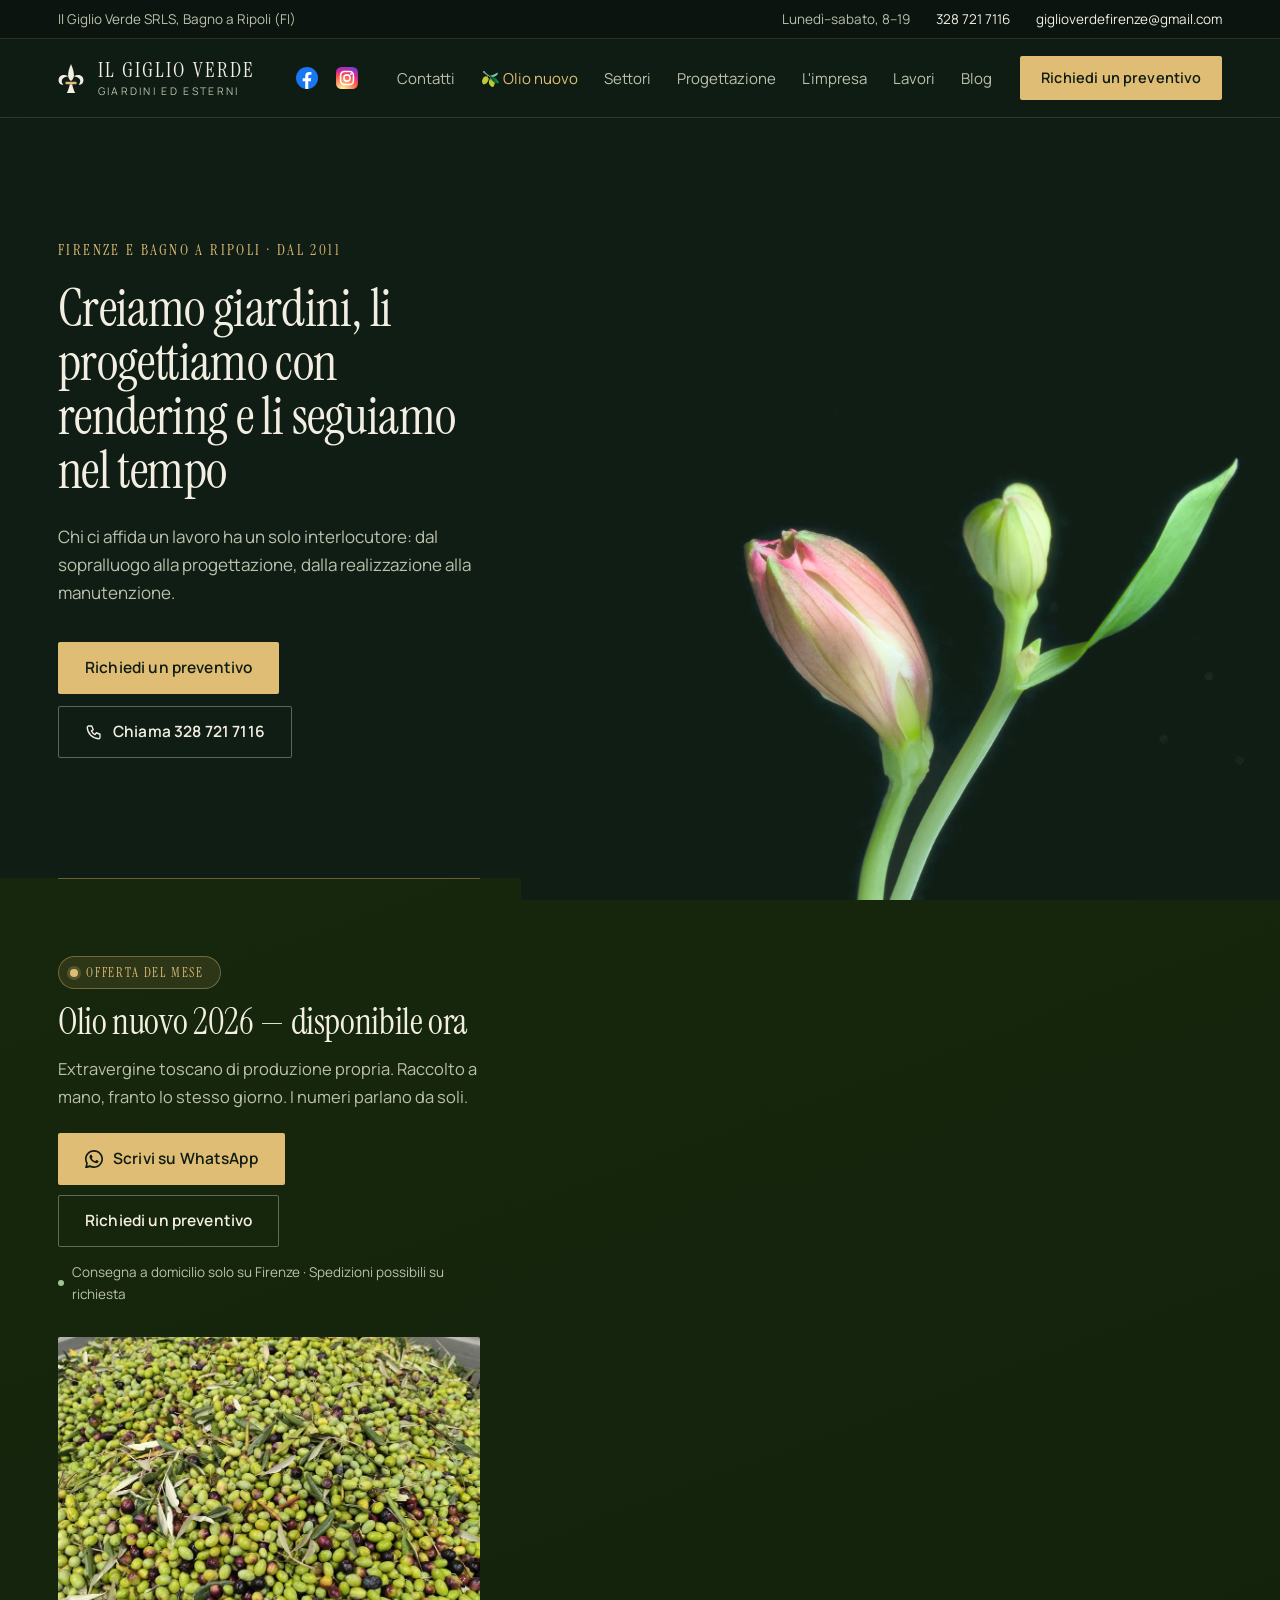
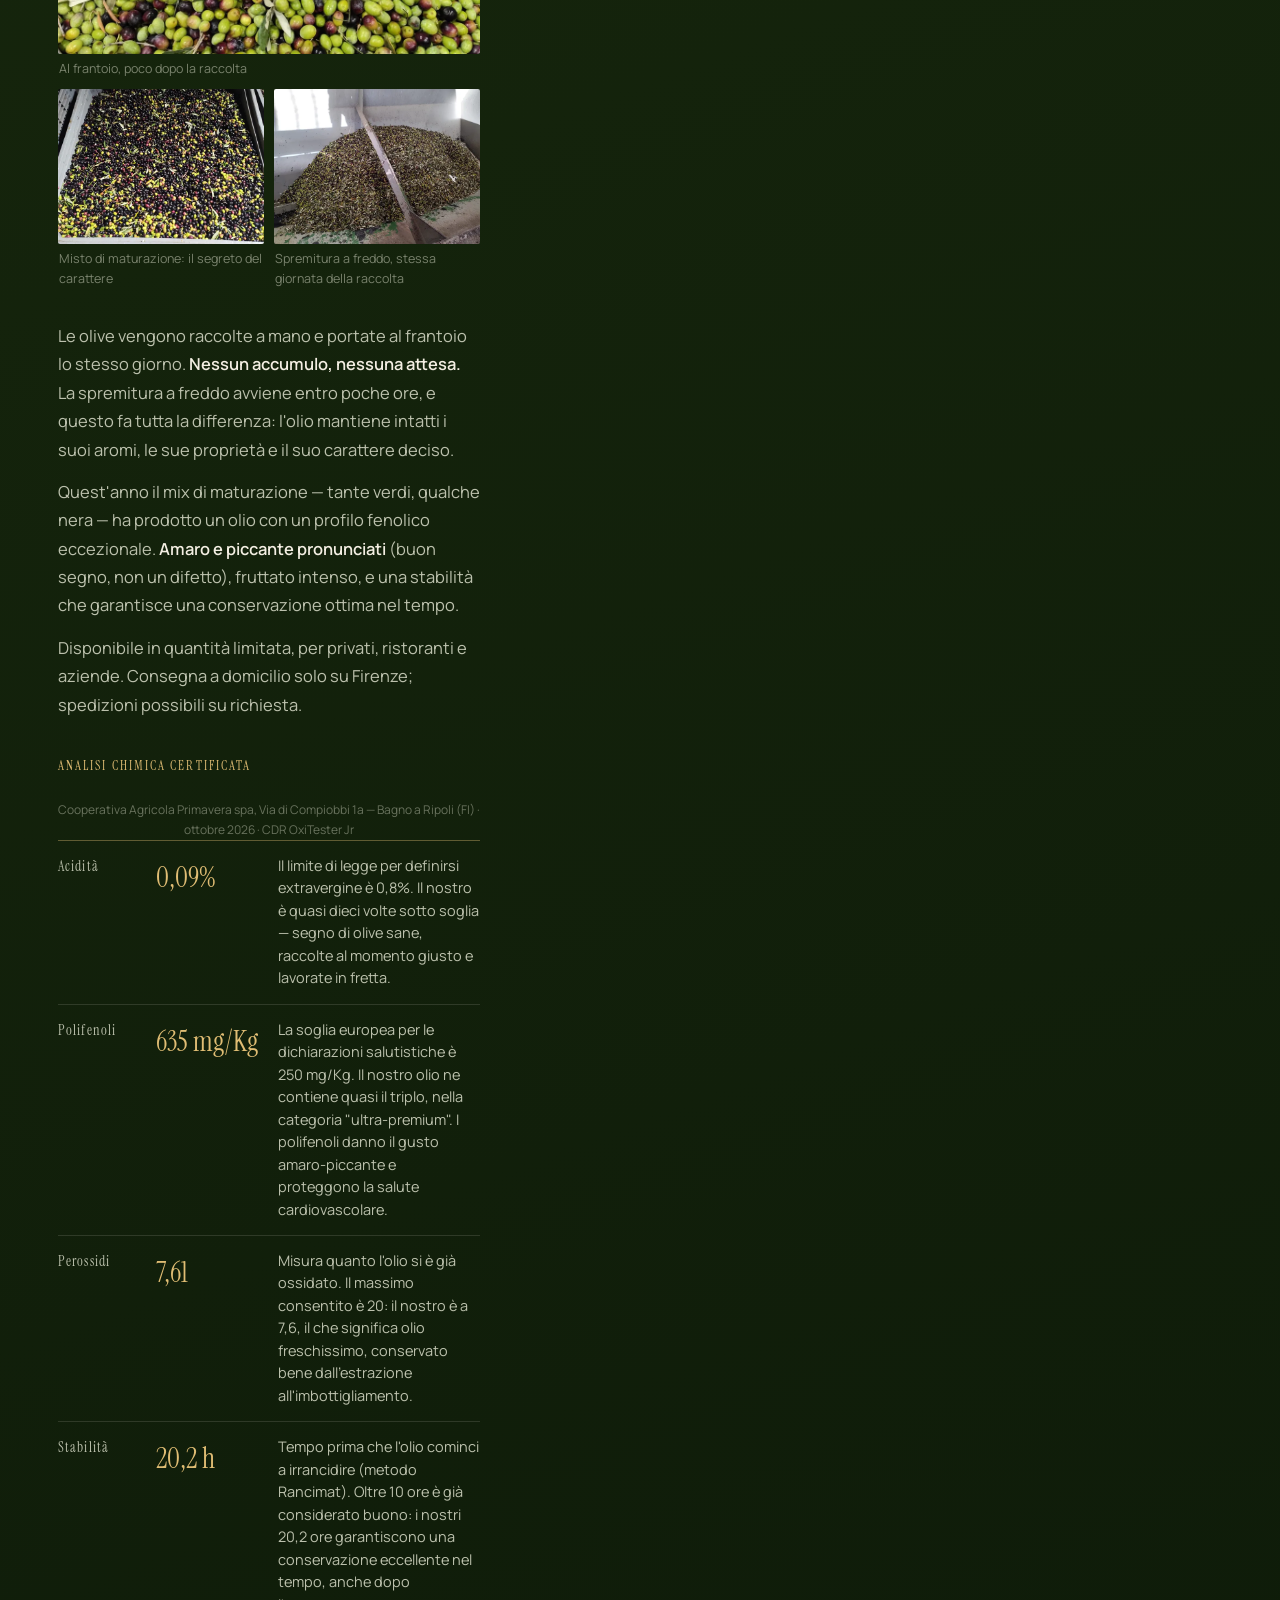
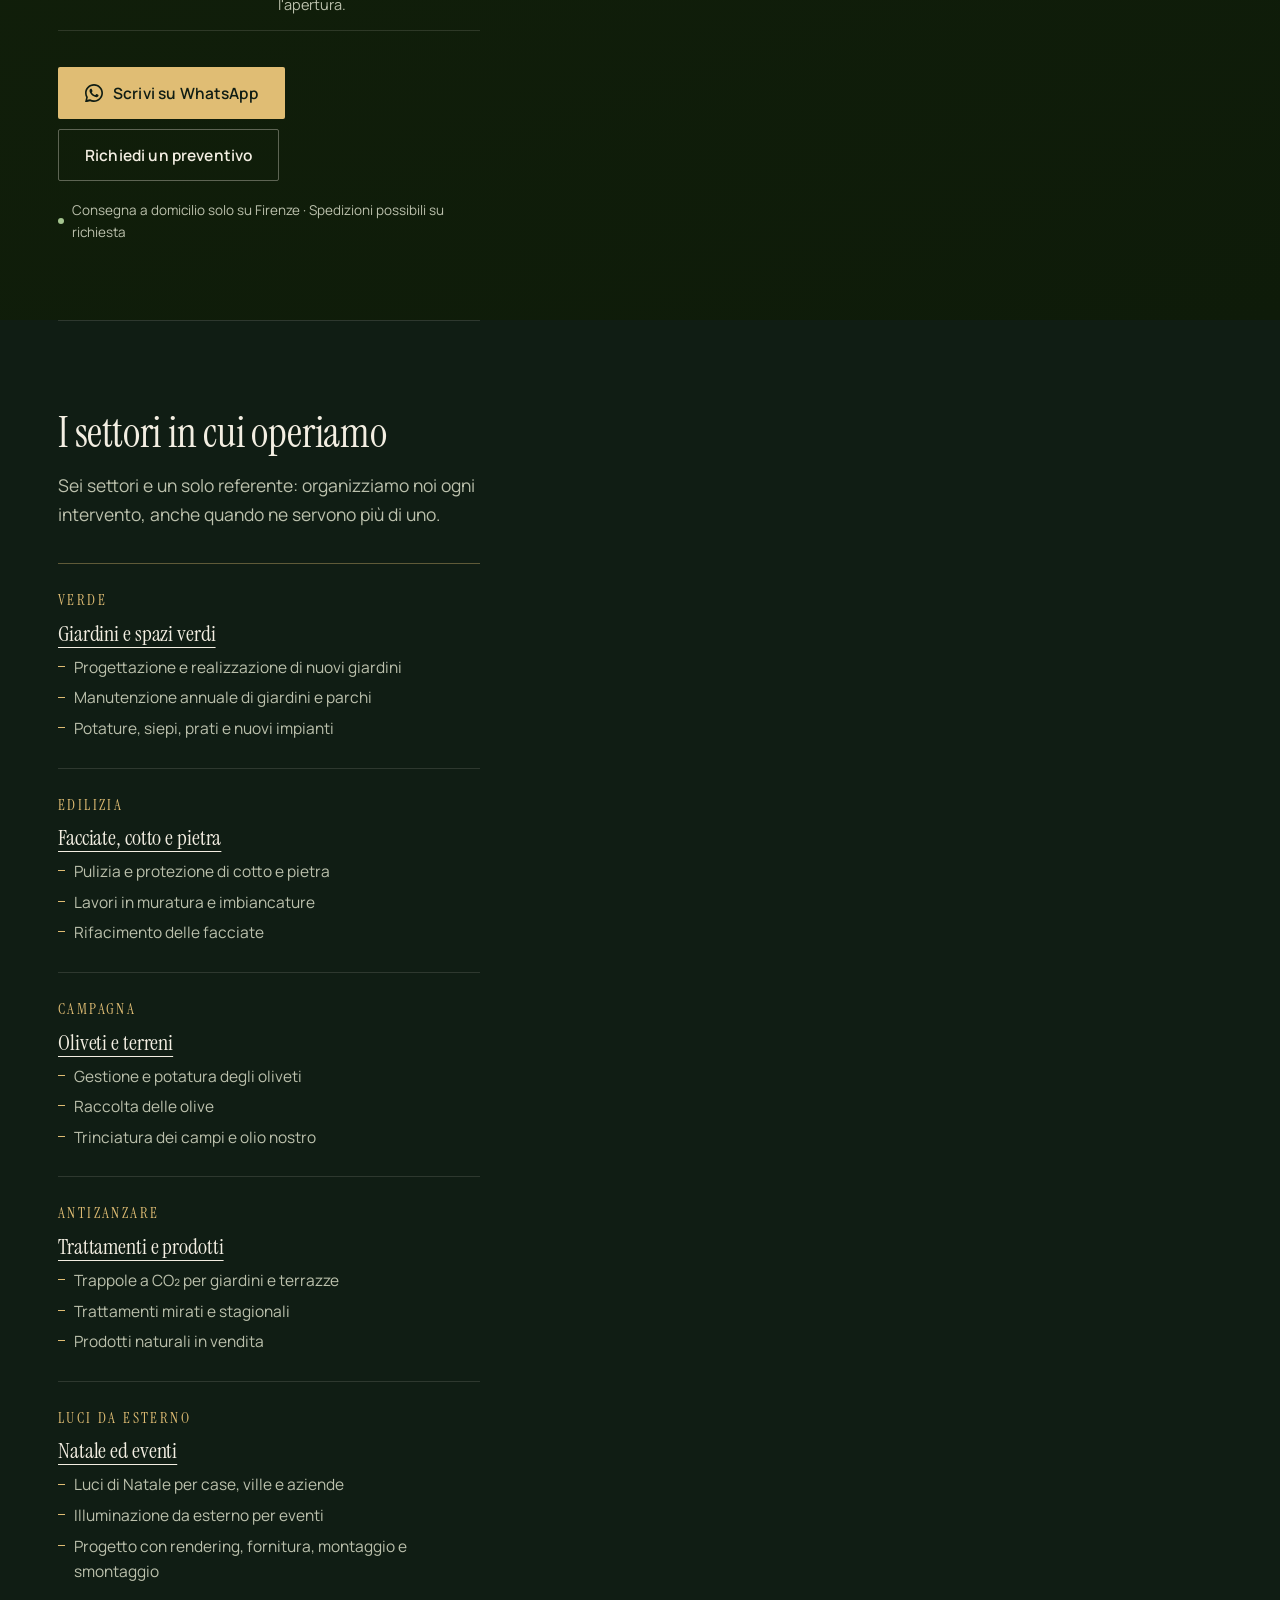
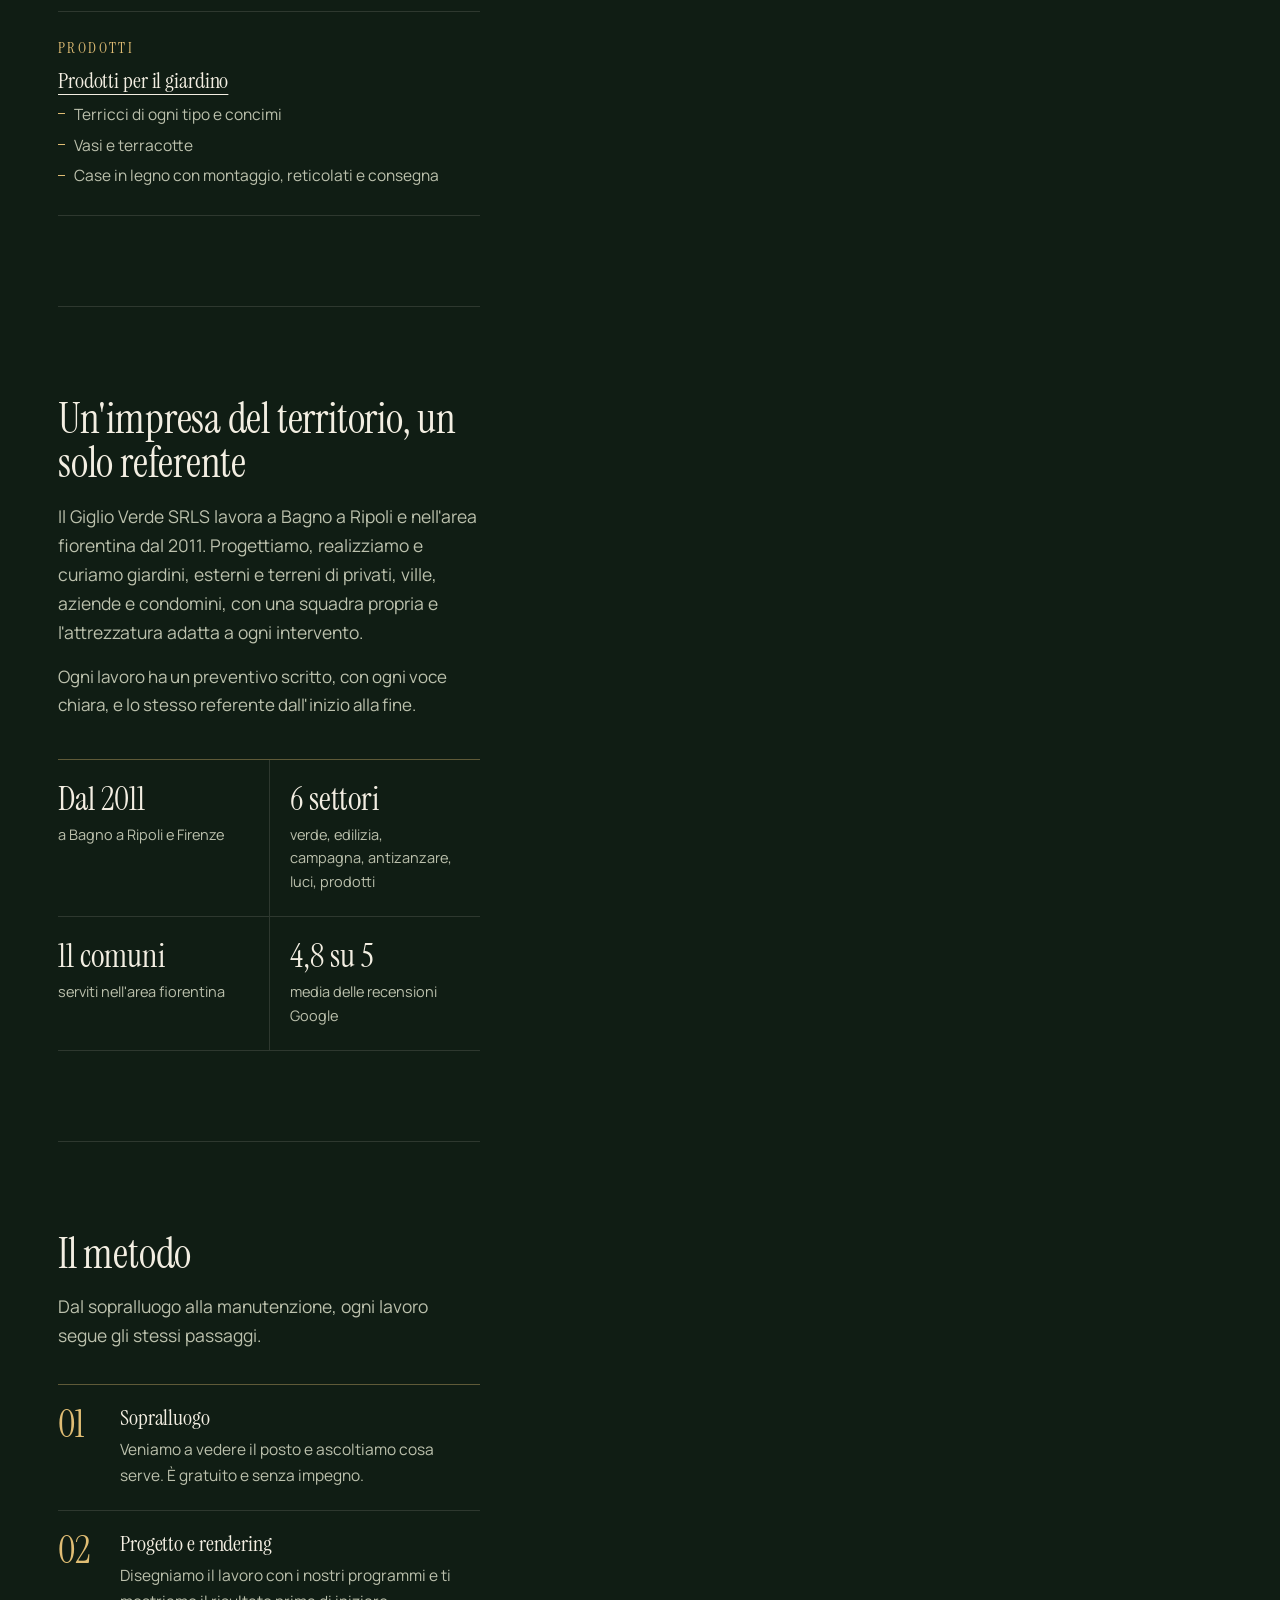
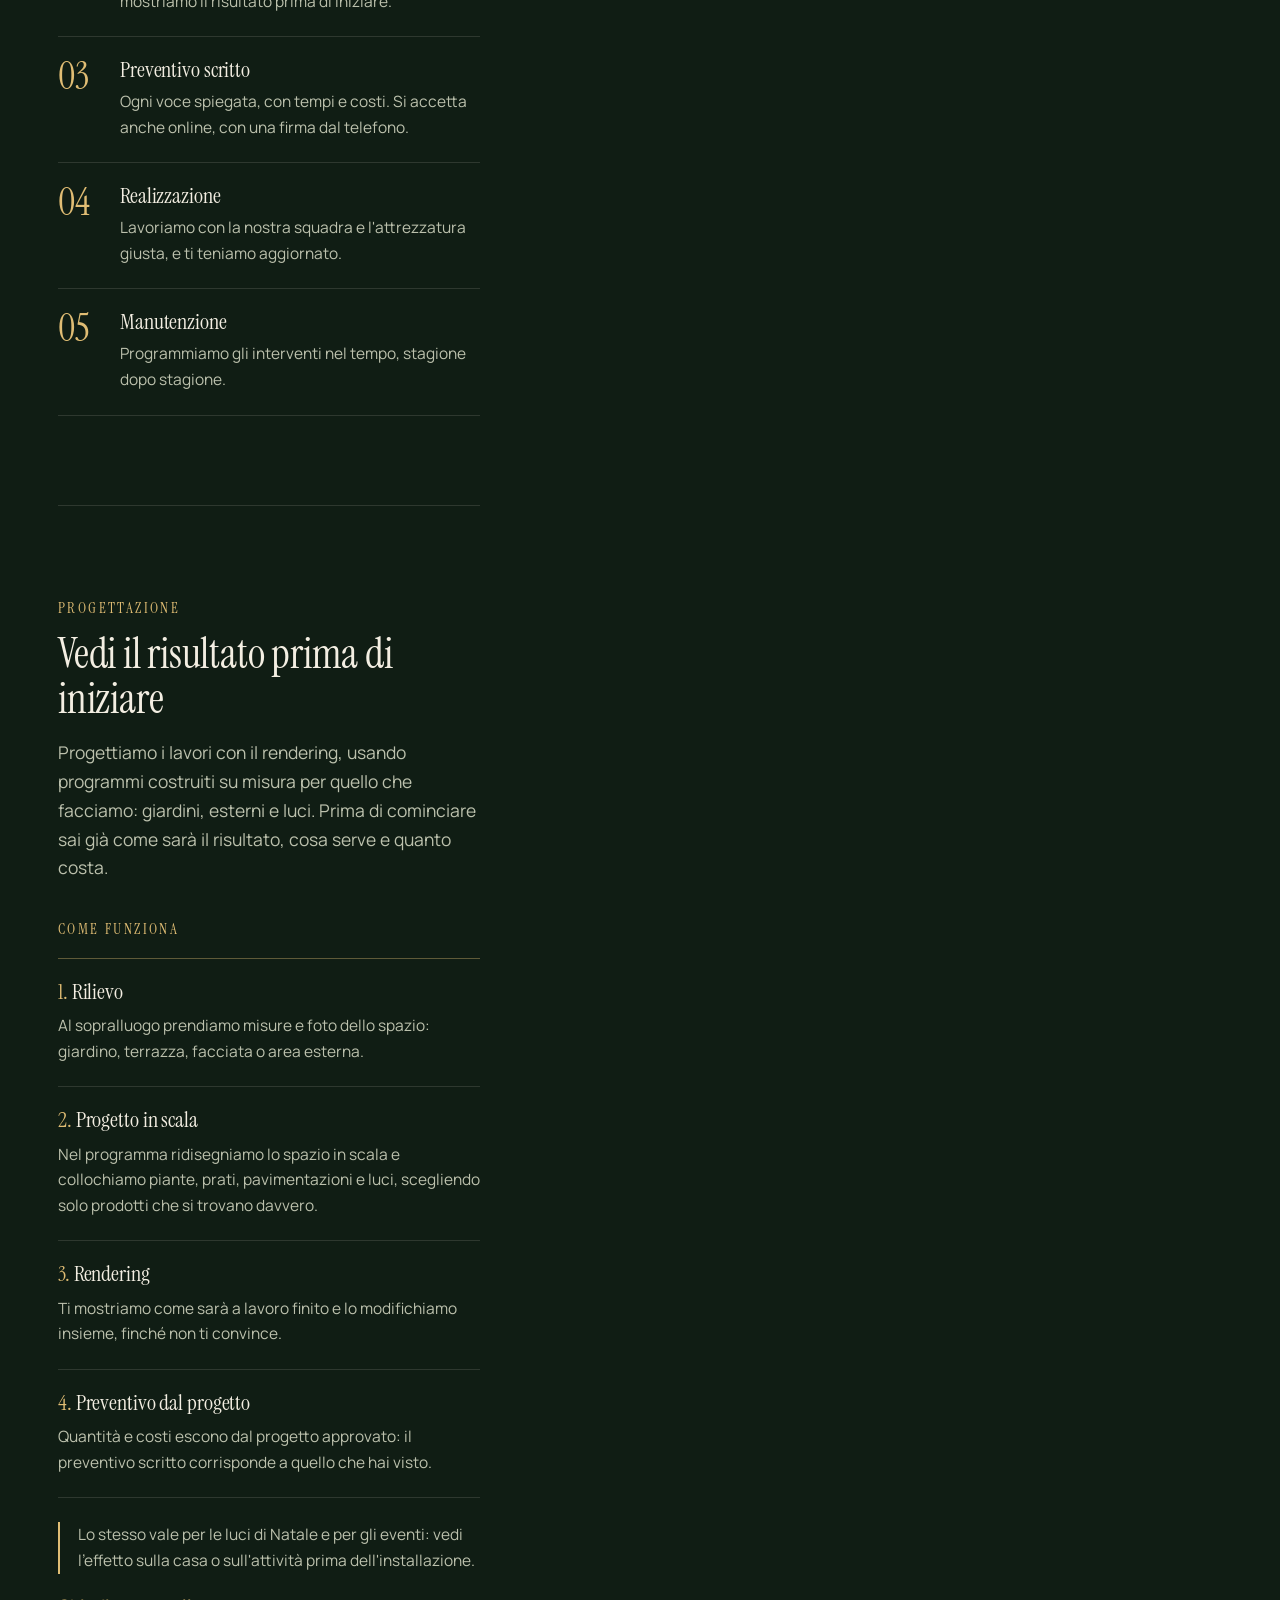
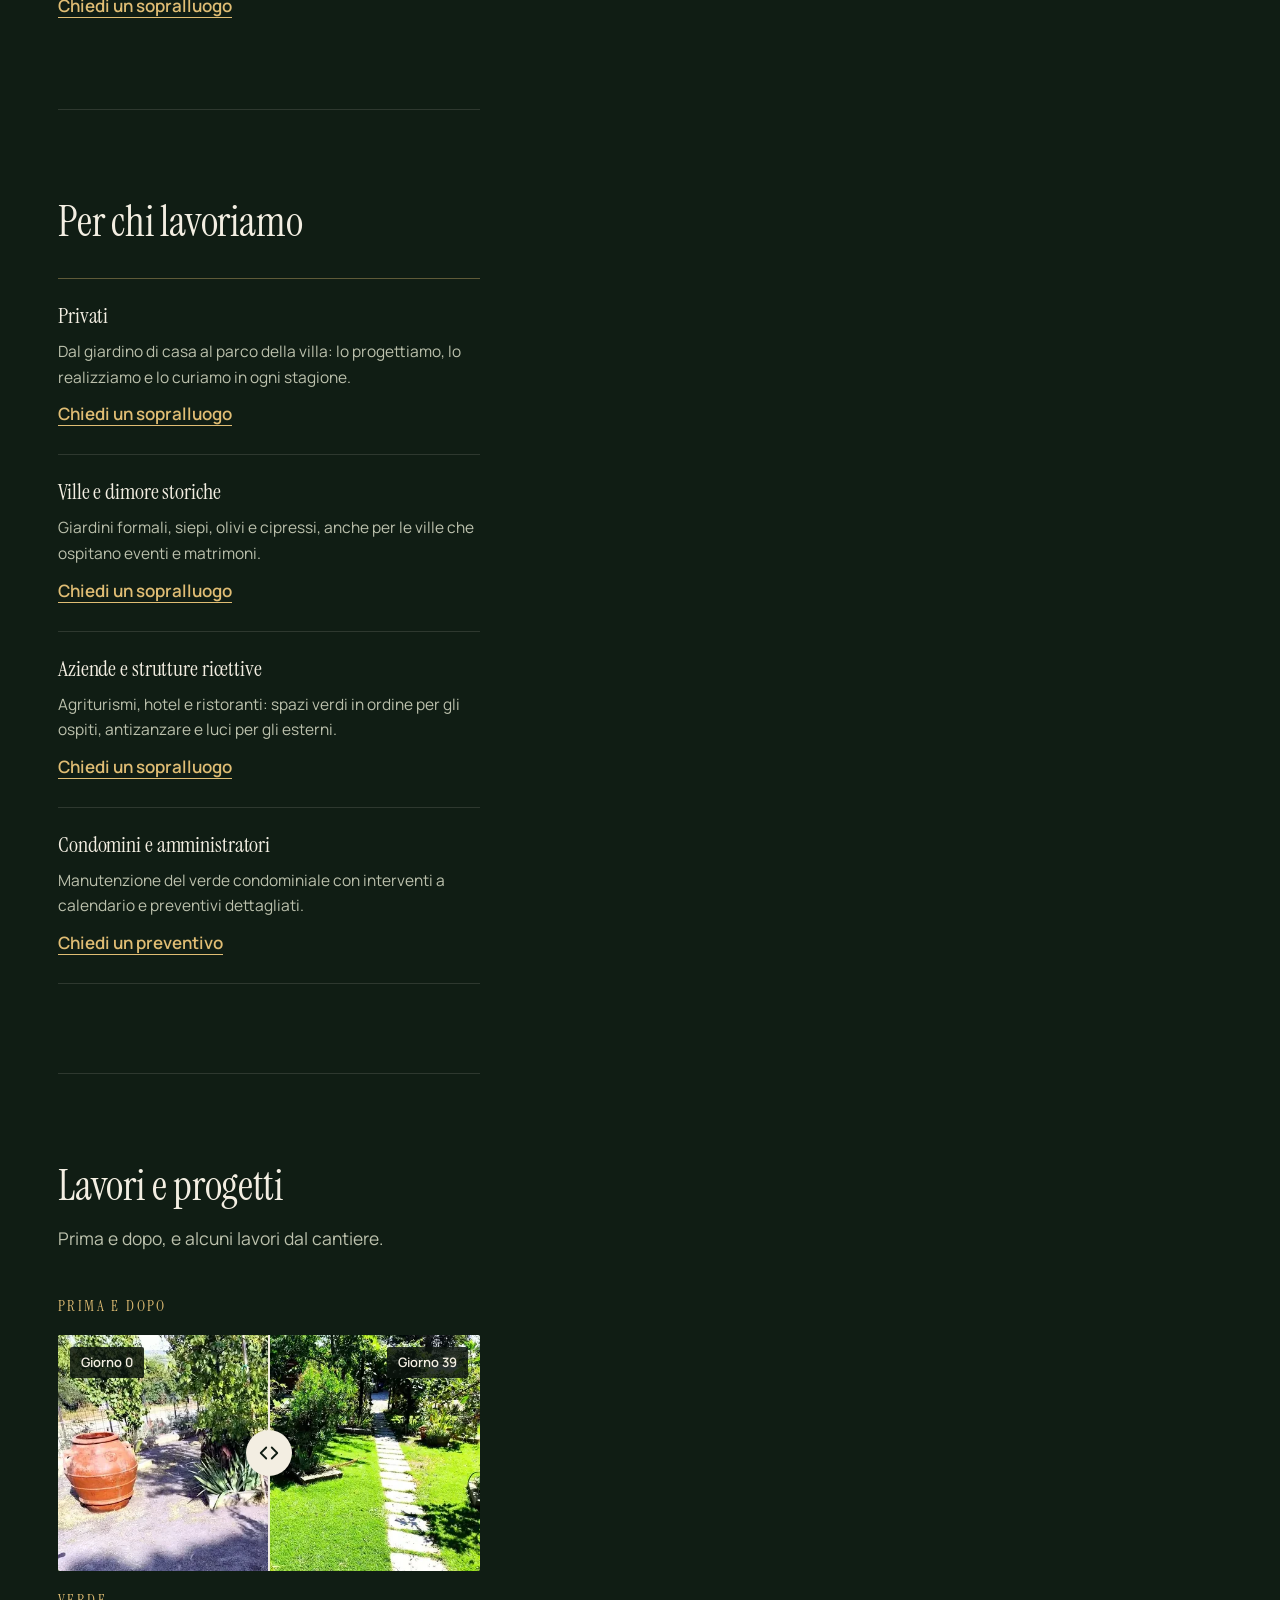
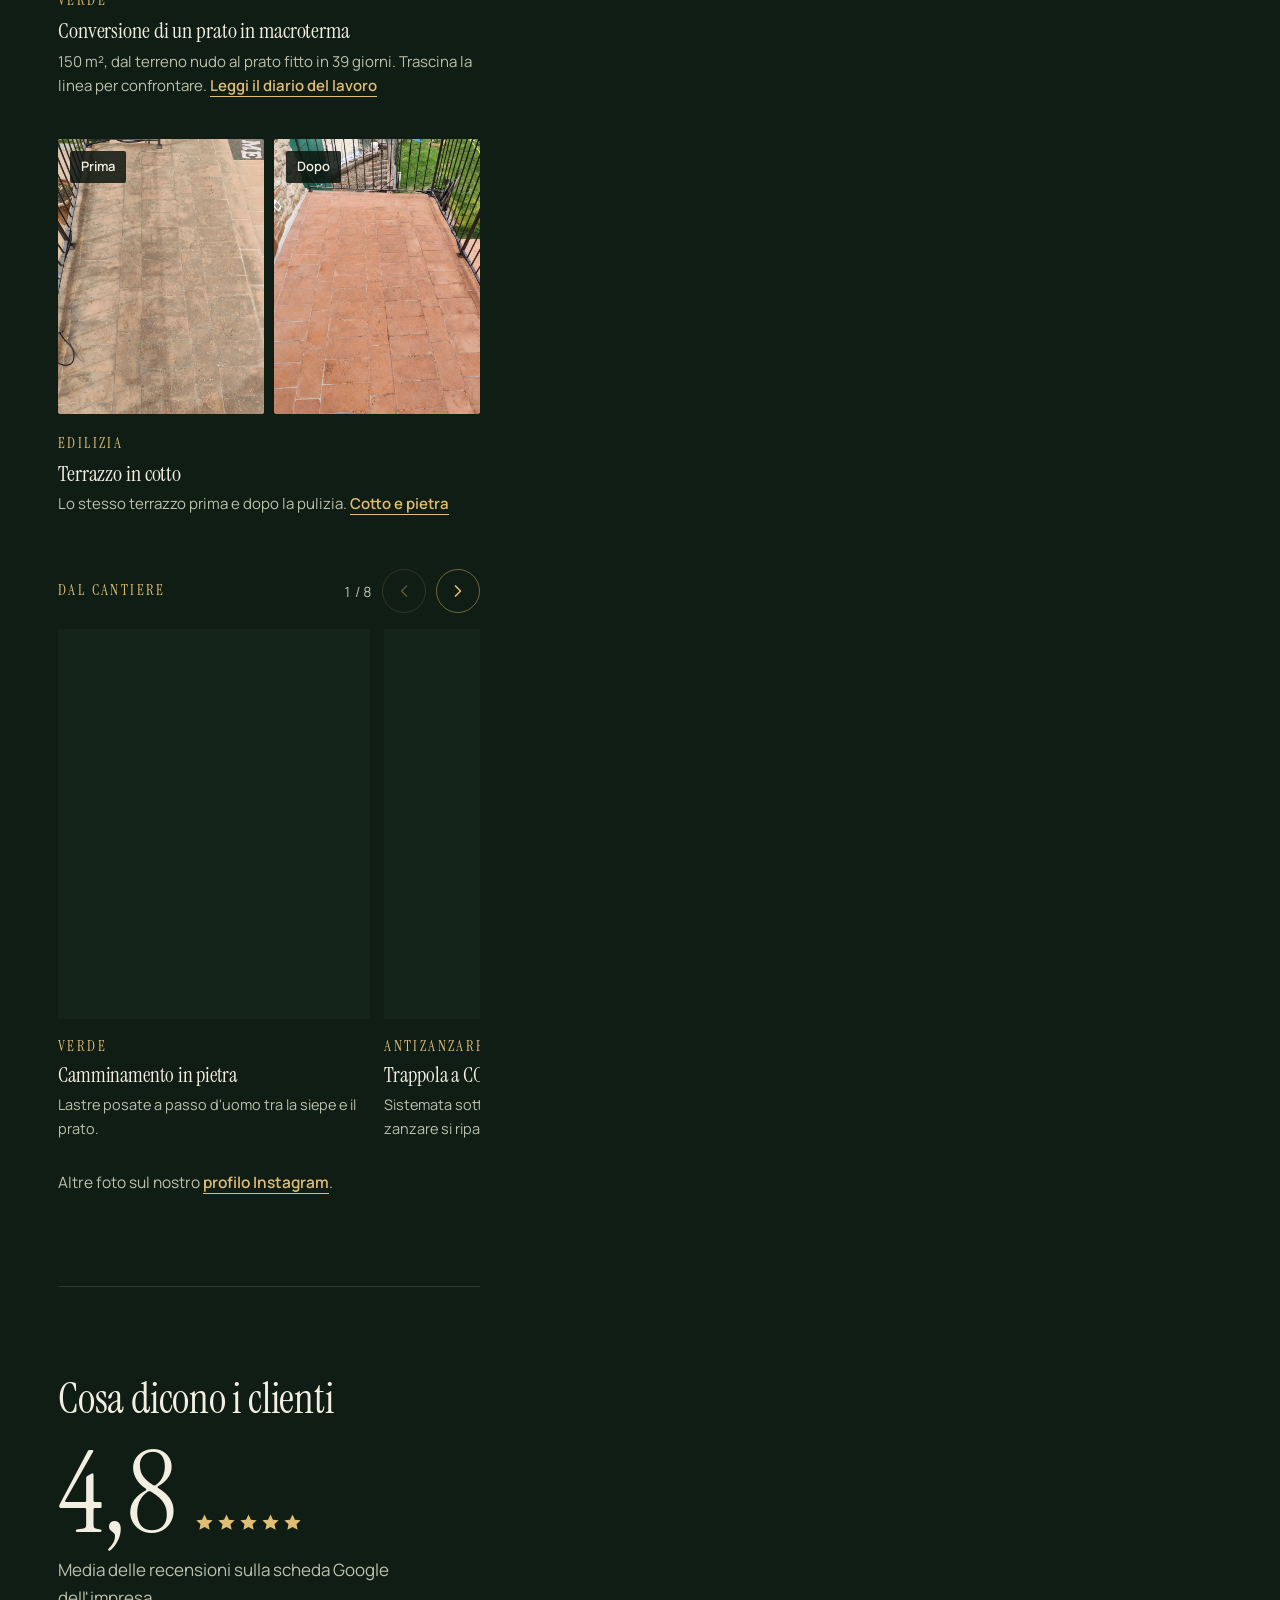
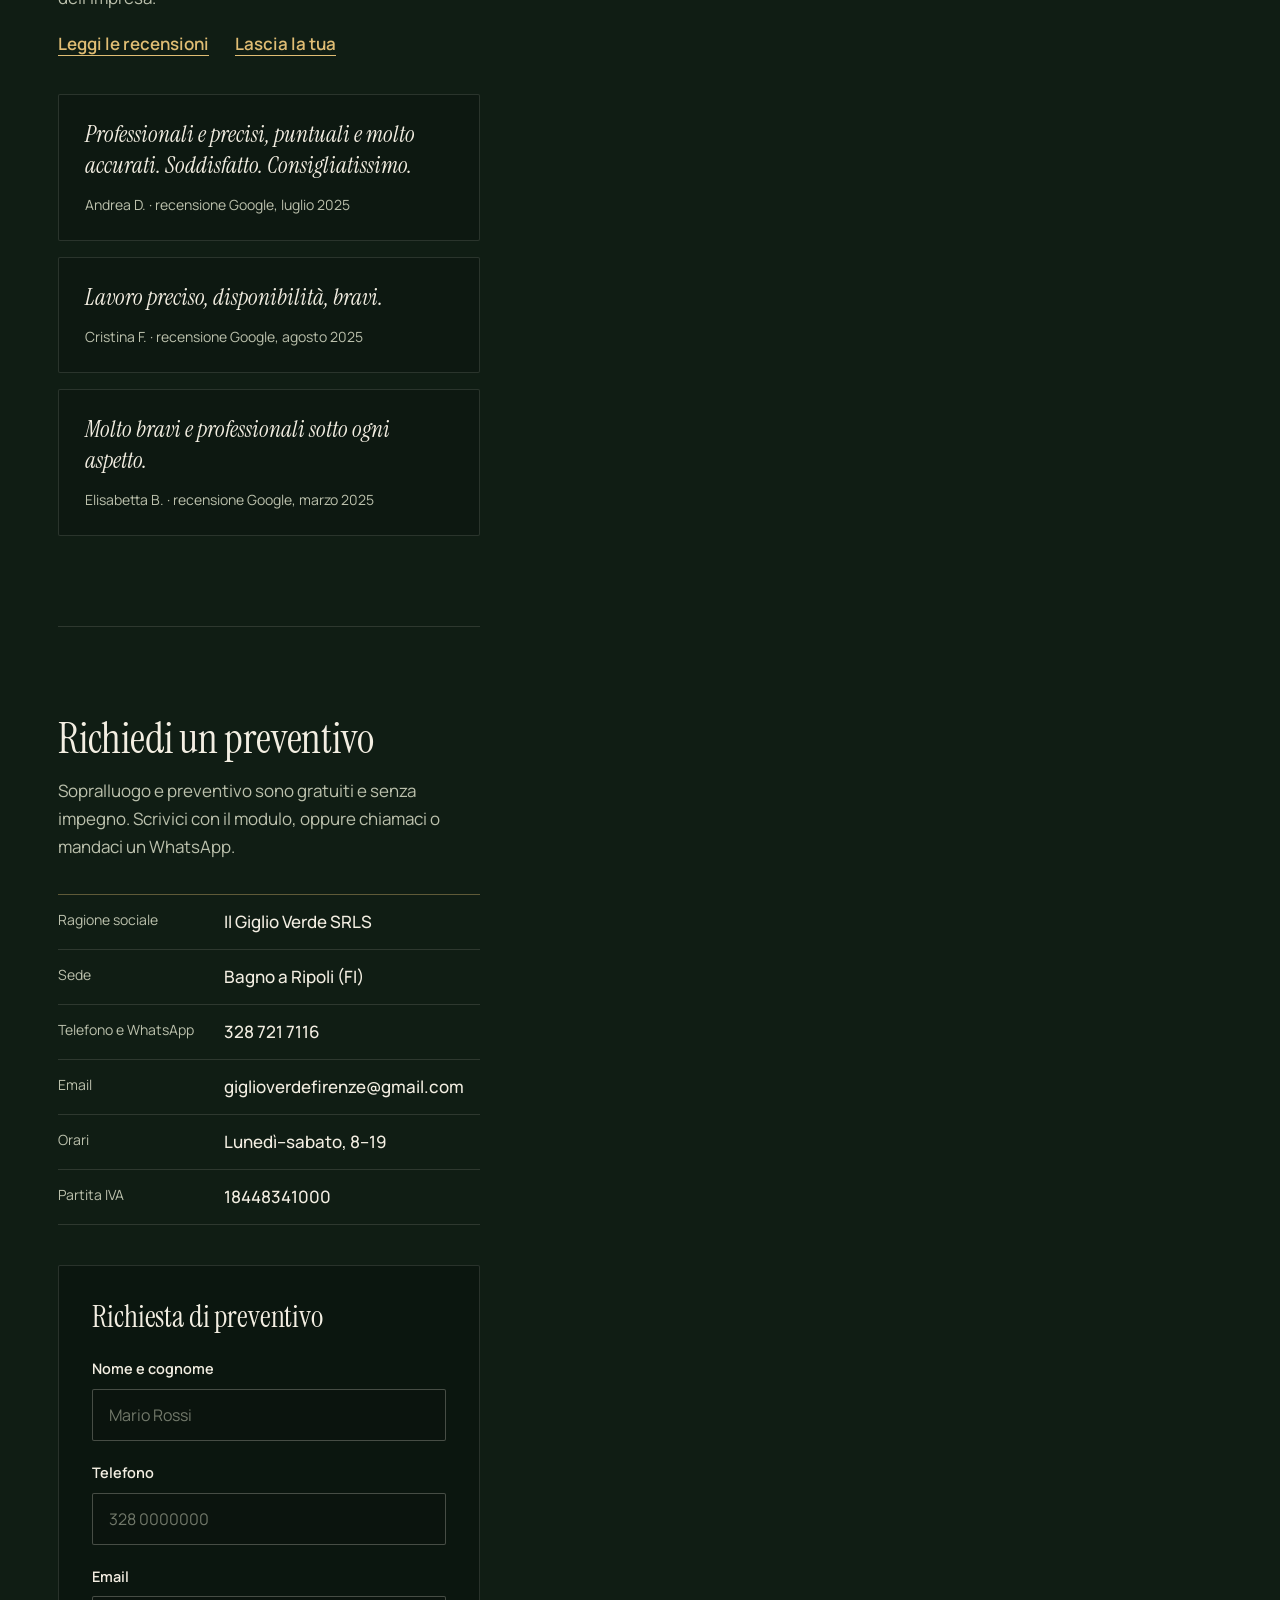
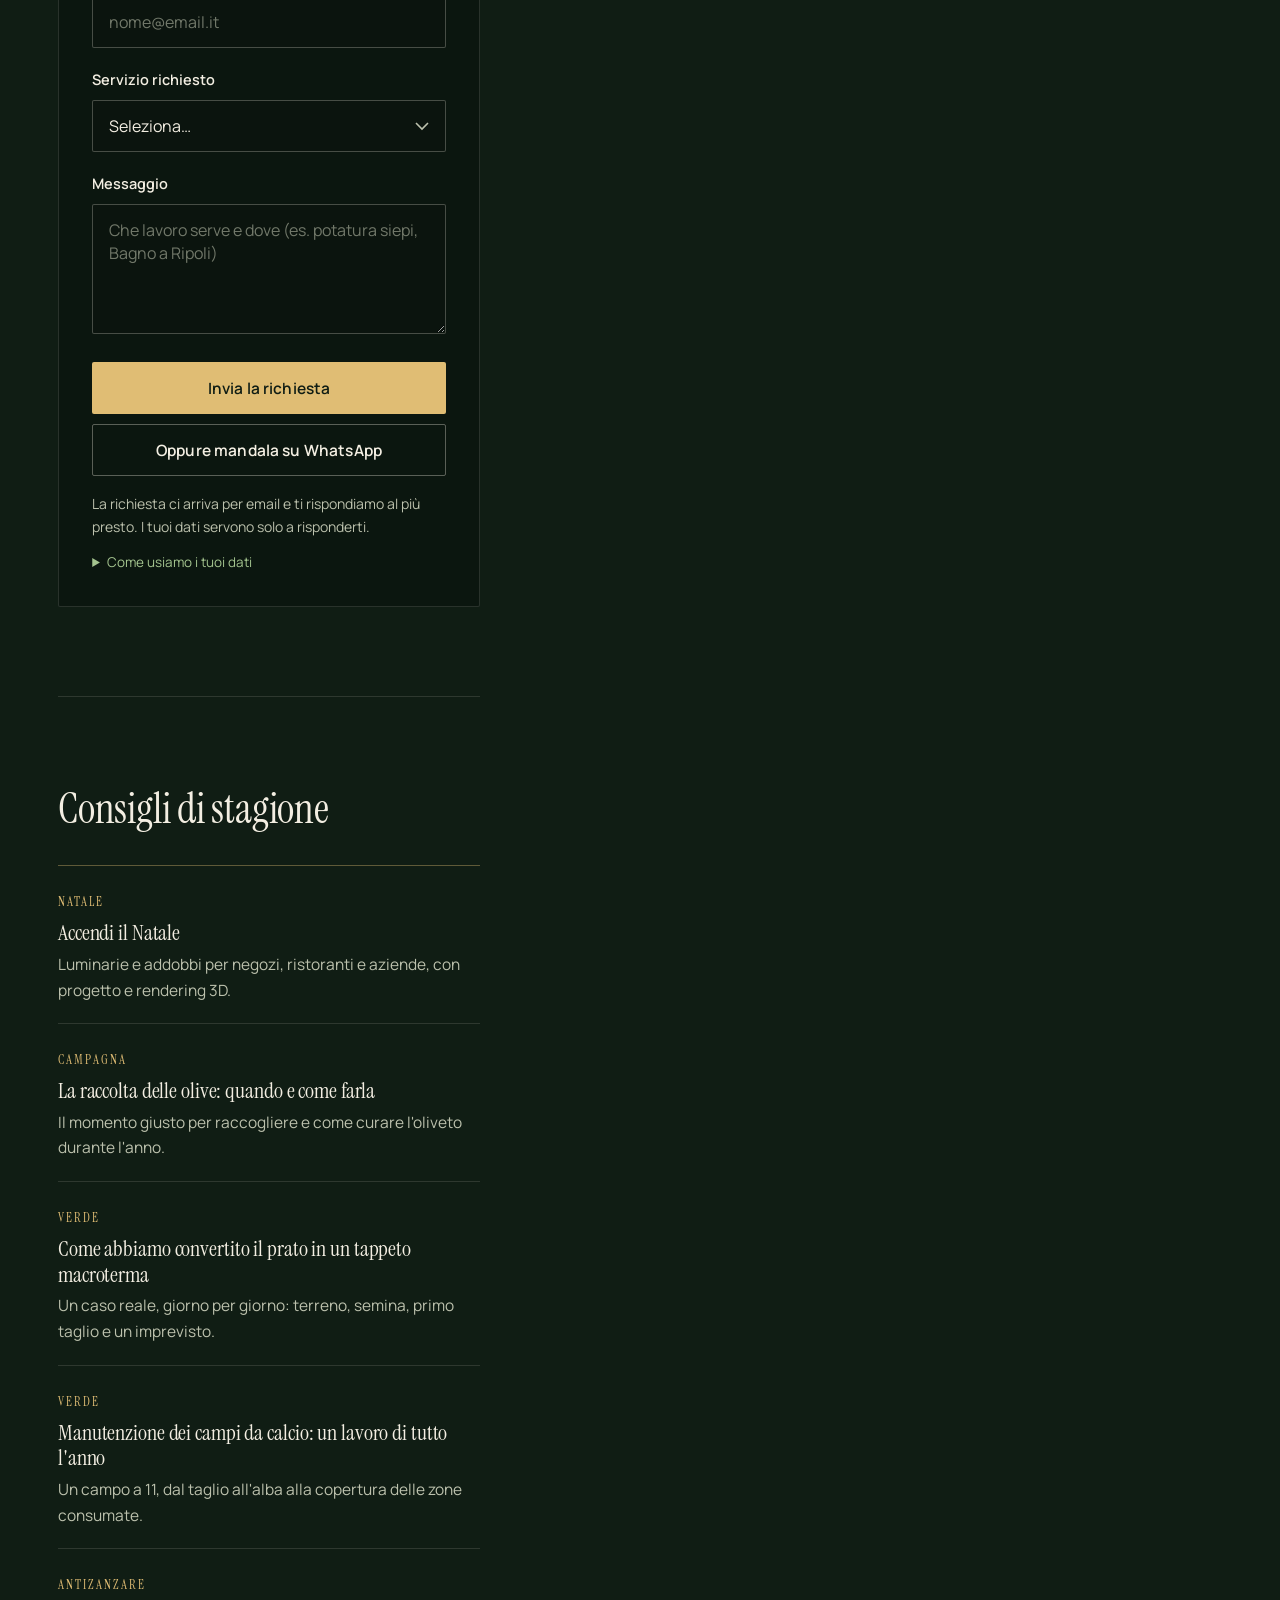
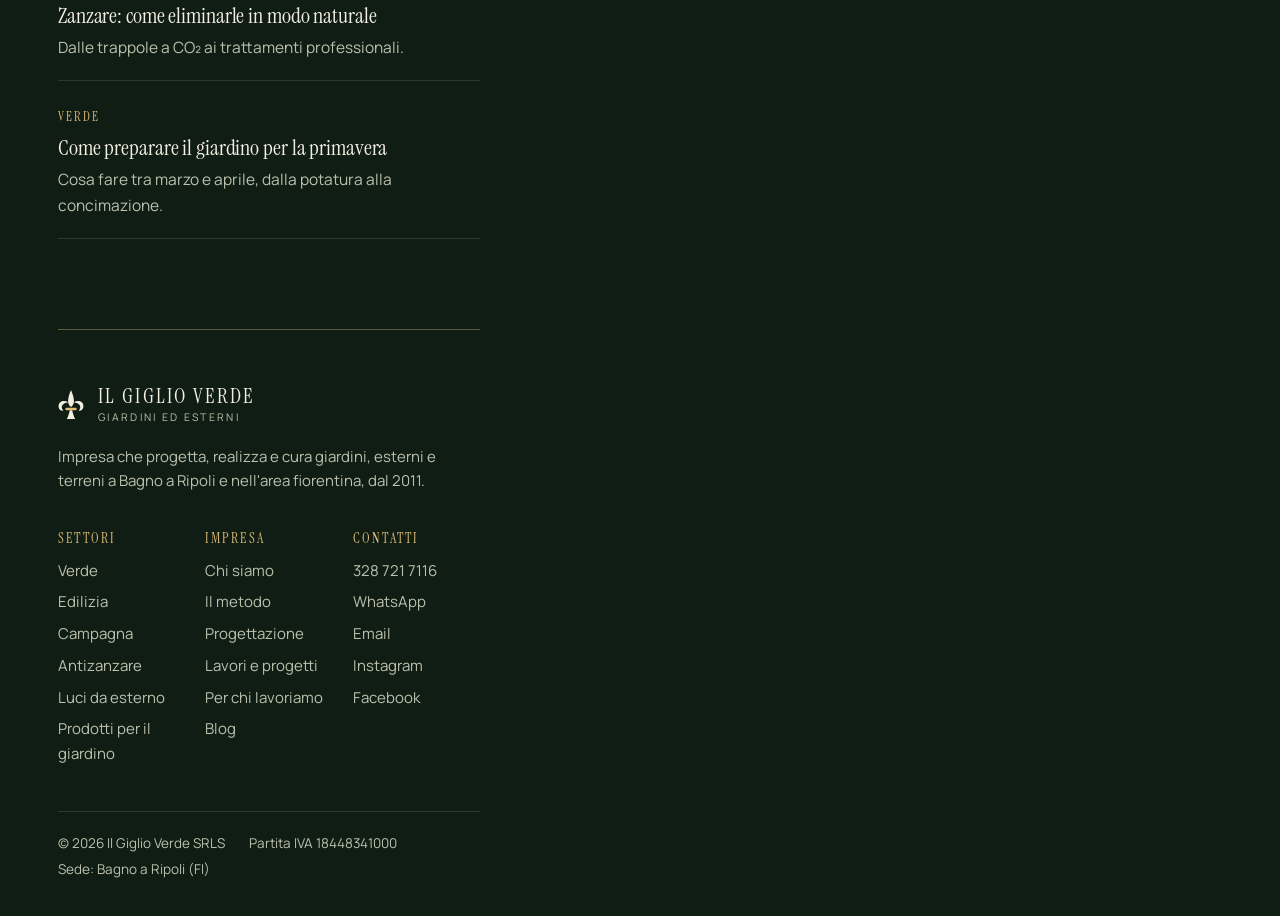
==== commit b792279c: "Aggiunge sezione olio nuovo — offerta stagionale novembre/gennaio - Nuova sezione #offerta-mese visi" ====
--- a/index.html
+++ b/index.html
@@ -485,6 +485,43 @@
   .zone-elenco li { font-size: 19px; }
 }
 
+/* offerta del mese — olio nuovo */
+.offerta-mese { background: linear-gradient(160deg, #17270d 0%, #0e1b09 100%); }
+.offerta-mese > .wrap { border-top: 1px solid var(--linea-oro); padding-block: clamp(48px, 6vw, 92px); }
+.offerta-badge { display: inline-flex; align-items: center; gap: 8px; background: rgba(224,189,116,0.11); border: 1px solid var(--linea-oro); border-radius: 100px; padding: 5px 16px 5px 11px; font-family: var(--serif); font-size: 13px; letter-spacing: 0.14em; text-transform: uppercase; color: var(--oro); }
+.offerta-badge::before { content: ""; width: 8px; height: 8px; border-radius: 50%; background: var(--oro); box-shadow: 0 0 0 3px rgba(224,189,116,0.22); flex-shrink: 0; animation: olio-pulsa 2.4s ease-in-out infinite; }
+@keyframes olio-pulsa { 0%,100%{box-shadow:0 0 0 3px rgba(224,189,116,0.22)} 50%{box-shadow:0 0 0 5px rgba(224,189,116,0.08)} }
+.offerta-titolo { margin-top: 14px; font-size: clamp(30px, 2.8vw, 44px); line-height: 1.06; letter-spacing: -0.01em; color: var(--crema); }
+.offerta-lead { margin-top: 14px; font-size: 16.5px; line-height: 1.68; color: var(--crema-2); }
+
+/* griglia foto olive */
+.olio-foto { margin-top: 32px; display: grid; gap: 10px; }
+.olio-foto-principale img { width: 100%; height: auto; border-radius: 2px; display: block; }
+.olio-foto-secondarie { display: grid; grid-template-columns: 1fr 1fr; gap: 10px; }
+.olio-foto-secondarie img { width: 100%; aspect-ratio: 4/3; object-fit: cover; border-radius: 2px; display: block; }
+.olio-foto figure { margin: 0; }
+.olio-foto figcaption { font-size: 12.5px; color: var(--crema-2); opacity: 0.6; margin-top: 5px; padding-left: 1px; }
+
+/* testo persuasivo */
+.offerta-corpo { margin-top: 32px; font-size: 16.5px; line-height: 1.72; color: var(--crema-2); }
+.offerta-corpo p + p { margin-top: 14px; }
+.offerta-corpo strong { color: var(--crema); font-weight: 600; }
+
+/* tabella analisi */
+.olio-analisi-titolo { margin-top: 36px; font-family: var(--serif); font-size: 13px; letter-spacing: 0.16em; text-transform: uppercase; color: var(--oro); }
+.olio-analisi { width: 100%; border-collapse: collapse; margin-top: 14px; font-size: 15px; }
+.olio-analisi tr { border-bottom: 1px solid var(--linea); }
+.olio-analisi tr:first-child { border-top: 1px solid var(--linea-oro); }
+.olio-analisi th { text-align: left; font-family: var(--serif); font-weight: 400; font-size: 14px; letter-spacing: 0.08em; color: var(--crema-2); padding: 14px 16px 14px 0; white-space: nowrap; vertical-align: top; width: 7em; }
+.olio-analisi .olio-val { font-family: var(--serif); font-size: clamp(22px, 2.2vw, 28px); color: var(--oro); font-weight: 400; padding: 14px 20px 14px 0; white-space: nowrap; vertical-align: top; }
+.olio-analisi td:last-child { color: var(--crema-2); font-size: 14.5px; line-height: 1.55; padding: 14px 0; vertical-align: top; }
+.olio-fonte { margin-top: 10px; font-size: 12px; color: var(--crema-2); opacity: 0.5; }
+
+/* CTA finale */
+.offerta-cta { margin-top: 36px; display: flex; flex-wrap: wrap; gap: 10px; align-items: center; }
+.offerta-nota-disponibilita { margin-top: 18px; font-size: 13.5px; color: var(--crema-2); display: flex; align-items: center; gap: 8px; }
+.offerta-nota-disponibilita::before { content: ""; width: 6px; height: 6px; border-radius: 50%; background: var(--salvia); flex-shrink: 0; }
+
 @media (prefers-reduced-motion: reduce) {
   *, *::before, *::after { transition: none !important; animation: none !important; scroll-behavior: auto !important; }
 }
@@ -517,6 +554,7 @@
     <nav aria-label="Principale">
       <ul class="menu">
         <li><a href="#contatti">Contatti</a></li>
+        <li id="menu-olio-desktop" hidden><a href="#offerta-mese" style="color:var(--oro)">🫒 Olio nuovo</a></li>
         <li><a href="#settori">Settori</a></li>
         <li><a href="#progettazione">Progettazione</a></li>
         <li><a href="#impresa">L'impresa</a></li>
@@ -537,6 +575,7 @@
   <nav aria-label="Menu del telefono">
     <ul>
       <li><a href="#contatti">Contatti</a></li>
+      <li id="menu-olio-mobile" hidden><a href="#offerta-mese" style="color:var(--oro)">🫒 Olio nuovo</a></li>
       <li><a href="#settori">Settori</a></li>
       <li><a href="#impresa">L'impresa</a></li>
       <li><a href="#metodo">Il metodo</a></li>
@@ -563,6 +602,89 @@
       </div>
     </div>
     <div class="fiore-vero" data-fotogrammi="120" data-fotogrammi-telefono="80" data-percorso="/img/fiore/" aria-hidden="true"><canvas></canvas></div>
+  </section>
+
+  <!-- OFFERTA DEL MESE: olio nuovo. Lo script in fondo alla pagina la mostra solo in nov-dic-gen -->
+  <section class="sez offerta-mese" id="offerta-mese" aria-labelledby="offerta-titolo" hidden>
+    <div class="wrap">
+
+      <span class="offerta-badge">Offerta del mese</span>
+      <h2 class="offerta-titolo" id="offerta-titolo">Olio nuovo <span id="offerta-anno"></span> — disponibile ora</h2>
+      <p class="offerta-lead">Extravergine toscano di produzione propria. Raccolto a mano, franto lo stesso giorno. I numeri parlano da soli.</p>
+
+      <div class="offerta-cta" style="margin-top:22px">
+        <a class="btn btn-oro" href="https://wa.me/393287217116?text=Ciao%20Tommaso%2C%20vorrei%20informazioni%20sull'olio%20nuovo%20del%20Giglio%20Verde." target="_blank" rel="noopener">
+          <svg viewBox="0 0 24 24" fill="currentColor" aria-hidden="true" width="18" height="18"><path d="M17.472 14.382c-.297-.149-1.758-.867-2.03-.967-.273-.099-.471-.148-.67.15-.197.297-.767.966-.94 1.164-.173.199-.347.223-.644.075-.297-.15-1.255-.463-2.39-1.475-.883-.788-1.48-1.761-1.653-2.059-.173-.297-.018-.458.13-.606.134-.133.298-.347.446-.52.149-.174.198-.298.298-.497.099-.198.05-.371-.025-.52-.075-.149-.669-1.612-.916-2.207-.242-.579-.487-.5-.669-.51-.173-.008-.371-.01-.57-.01-.198 0-.52.074-.792.372-.272.297-1.04 1.016-1.04 2.479 0 1.462 1.065 2.875 1.213 3.074.149.198 2.096 3.2 5.077 4.487.709.306 1.262.489 1.694.625.712.227 1.36.195 1.871.118.571-.085 1.758-.719 2.006-1.413.248-.694.248-1.289.173-1.413-.074-.124-.272-.198-.57-.347z"/><path d="M12 0C5.373 0 0 5.373 0 12c0 2.127.558 4.126 1.533 5.857L.057 23.882a.5.5 0 0 0 .613.613l6.054-1.479A11.945 11.945 0 0 0 12 24c6.627 0 12-5.373 12-12S18.627 0 12 0zm0 21.818a9.806 9.806 0 0 1-5.014-1.376l-.359-.214-3.724.909.934-3.628-.234-.373A9.818 9.818 0 0 1 2.182 12C2.182 6.57 6.57 2.182 12 2.182S21.818 6.57 21.818 12 17.43 21.818 12 21.818z"/></svg>
+          Scrivi su WhatsApp
+        </a>
+        <a class="btn btn-linea" href="#contatti">Richiedi un preventivo</a>
+      </div>
+      <p class="offerta-nota-disponibilita" style="margin-top:14px">Consegna a domicilio solo su Firenze · Spedizioni possibili su richiesta</p>
+
+      <!-- Fotografie del processo -->
+      <div class="olio-foto" aria-label="Fotografie della raccolta olive">
+        <figure class="olio-foto-principale">
+          <img src="/img/olio/olive-verdi-frantoio.webp" alt="Cassetta di olive verdi appena arrivate al frantoio — Giglio Verde 2026" width="900" height="675" loading="lazy">
+          <figcaption>Al frantoio, poco dopo la raccolta</figcaption>
+        </figure>
+        <div class="olio-foto-secondarie">
+          <figure>
+            <img src="/img/olio/olive-nere-cassetta.webp" alt="Olive nere e verdi raccolte a mano — Il Giglio Verde" width="600" height="600" loading="lazy">
+            <figcaption>Misto di maturazione: il segreto del carattere</figcaption>
+          </figure>
+          <figure>
+            <img src="/img/olio/olive-macina-frantoio.webp" alt="Olive in lavorazione al frantoio — spremitura a freddo" width="600" height="450" loading="lazy">
+            <figcaption>Spremitura a freddo, stessa giornata della raccolta</figcaption>
+          </figure>
+        </div>
+      </div>
+
+      <!-- Testo persuasivo -->
+      <div class="offerta-corpo">
+        <p>Le olive vengono raccolte a mano e portate al frantoio lo stesso giorno. <strong>Nessun accumulo, nessuna attesa.</strong> La spremitura a freddo avviene entro poche ore, e questo fa tutta la differenza: l'olio mantiene intatti i suoi aromi, le sue proprietà e il suo carattere deciso.</p>
+        <p>Quest'anno il mix di maturazione — tante verdi, qualche nera — ha prodotto un olio con un profilo fenolico eccezionale. <strong>Amaro e piccante pronunciati</strong> (buon segno, non un difetto), fruttato intenso, e una stabilità che garantisce una conservazione ottima nel tempo.</p>
+        <p>Disponibile in quantità limitata, per privati, ristoranti e aziende. Consegna a domicilio solo su Firenze; spedizioni possibili su richiesta.</p>
+      </div>
+
+      <!-- Tabella analisi -->
+      <p class="olio-analisi-titolo">Analisi chimica certificata</p>
+      <table class="olio-analisi">
+        <caption class="olio-fonte">Cooperativa Agricola Primavera spa, Via di Compiobbi 1a — Bagno a Ripoli (FI) · ottobre 2026 · CDR OxiTester Jr</caption>
+        <tbody>
+          <tr>
+            <th scope="row">Acidità</th>
+            <td class="olio-val">0,09%</td>
+            <td>Il limite di legge per definirsi extravergine è 0,8%. Il nostro è quasi dieci volte sotto soglia — segno di olive sane, raccolte al momento giusto e lavorate in fretta.</td>
+          </tr>
+          <tr>
+            <th scope="row">Polifenoli</th>
+            <td class="olio-val">635 mg/Kg</td>
+            <td>La soglia europea per le dichiarazioni salutistiche è 250 mg/Kg. Il nostro olio ne contiene quasi il triplo, nella categoria "ultra-premium". I polifenoli danno il gusto amaro-piccante e proteggono la salute cardiovascolare.</td>
+          </tr>
+          <tr>
+            <th scope="row">Perossidi</th>
+            <td class="olio-val">7,61</td>
+            <td>Misura quanto l'olio si è già ossidato. Il massimo consentito è 20: il nostro è a 7,6, il che significa olio freschissimo, conservato bene dall'estrazione all'imbottigliamento.</td>
+          </tr>
+          <tr>
+            <th scope="row">Stabilità</th>
+            <td class="olio-val">20,2 h</td>
+            <td>Tempo prima che l'olio cominci a irrancidire (metodo Rancimat). Oltre 10 ore è già considerato buono: i nostri 20,2 ore garantiscono una conservazione eccellente nel tempo, anche dopo l'apertura.</td>
+          </tr>
+        </tbody>
+      </table>
+
+      <!-- CTA -->
+      <div class="offerta-cta">
+        <a class="btn btn-oro" href="https://wa.me/393287217116?text=Ciao%20Tommaso%2C%20vorrei%20informazioni%20sull'olio%20nuovo%20del%20Giglio%20Verde." target="_blank" rel="noopener">
+          <svg viewBox="0 0 24 24" fill="currentColor" aria-hidden="true" width="18" height="18"><path d="M17.472 14.382c-.297-.149-1.758-.867-2.03-.967-.273-.099-.471-.148-.67.15-.197.297-.767.966-.94 1.164-.173.199-.347.223-.644.075-.297-.15-1.255-.463-2.39-1.475-.883-.788-1.48-1.761-1.653-2.059-.173-.297-.018-.458.13-.606.134-.133.298-.347.446-.52.149-.174.198-.298.298-.497.099-.198.05-.371-.025-.52-.075-.149-.669-1.612-.916-2.207-.242-.579-.487-.5-.669-.51-.173-.008-.371-.01-.57-.01-.198 0-.52.074-.792.372-.272.297-1.04 1.016-1.04 2.479 0 1.462 1.065 2.875 1.213 3.074.149.198 2.096 3.2 5.077 4.487.709.306 1.262.489 1.694.625.712.227 1.36.195 1.871.118.571-.085 1.758-.719 2.006-1.413.248-.694.248-1.289.173-1.413-.074-.124-.272-.198-.57-.347z"/><path d="M12 0C5.373 0 0 5.373 0 12c0 2.127.558 4.126 1.533 5.857L.057 23.882a.5.5 0 0 0 .613.613l6.054-1.479A11.945 11.945 0 0 0 12 24c6.627 0 12-5.373 12-12S18.627 0 12 0zm0 21.818a9.806 9.806 0 0 1-5.014-1.376l-.359-.214-3.724.909.934-3.628-.234-.373A9.818 9.818 0 0 1 2.182 12C2.182 6.57 6.57 2.182 12 2.182S21.818 6.57 21.818 12 17.43 21.818 12 21.818z"/></svg>
+          Scrivi su WhatsApp
+        </a>
+        <a class="btn btn-linea" href="#contatti">Richiedi un preventivo</a>
+      </div>
+      <p class="offerta-nota-disponibilita">Consegna a domicilio solo su Firenze · Spedizioni possibili su richiesta</p>
+
+    </div>
   </section>
 
   <section class="sez" id="settori" aria-labelledby="settori-titolo">
@@ -1110,5 +1232,27 @@
   });
 })();
 </script>
+<script>
+/* Offerta del mese: olio nuovo — visibile ogni anno in novembre (11), dicembre (12) e gennaio (1) */
+(function () {
+  var oggi = new Date();
+  var mese = oggi.getMonth() + 1; // 1=gen ... 12=dic
+  if (mese === 11 || mese === 12 || mese === 1) {
+    var sez = document.getElementById('offerta-mese');
+    if (sez) {
+      sez.removeAttribute('hidden');
+      /* anno raccolta: se siamo a gen mostriamo l'anno precedente, altrimenti l'anno corrente */
+      var annoRaccolta = (mese === 1) ? oggi.getFullYear() - 1 : oggi.getFullYear();
+      var spanAnno = document.getElementById('offerta-anno');
+      if (spanAnno) spanAnno.textContent = annoRaccolta;
+    }
+    /* mostra la voce "Olio nuovo" anche nei menu desktop e mobile */
+    var vDesktop = document.getElementById('menu-olio-desktop');
+    var vMobile  = document.getElementById('menu-olio-mobile');
+    if (vDesktop) vDesktop.removeAttribute('hidden');
+    if (vMobile)  vMobile.removeAttribute('hidden');
+  }
+})();
+</script>
 </body>
 </html>
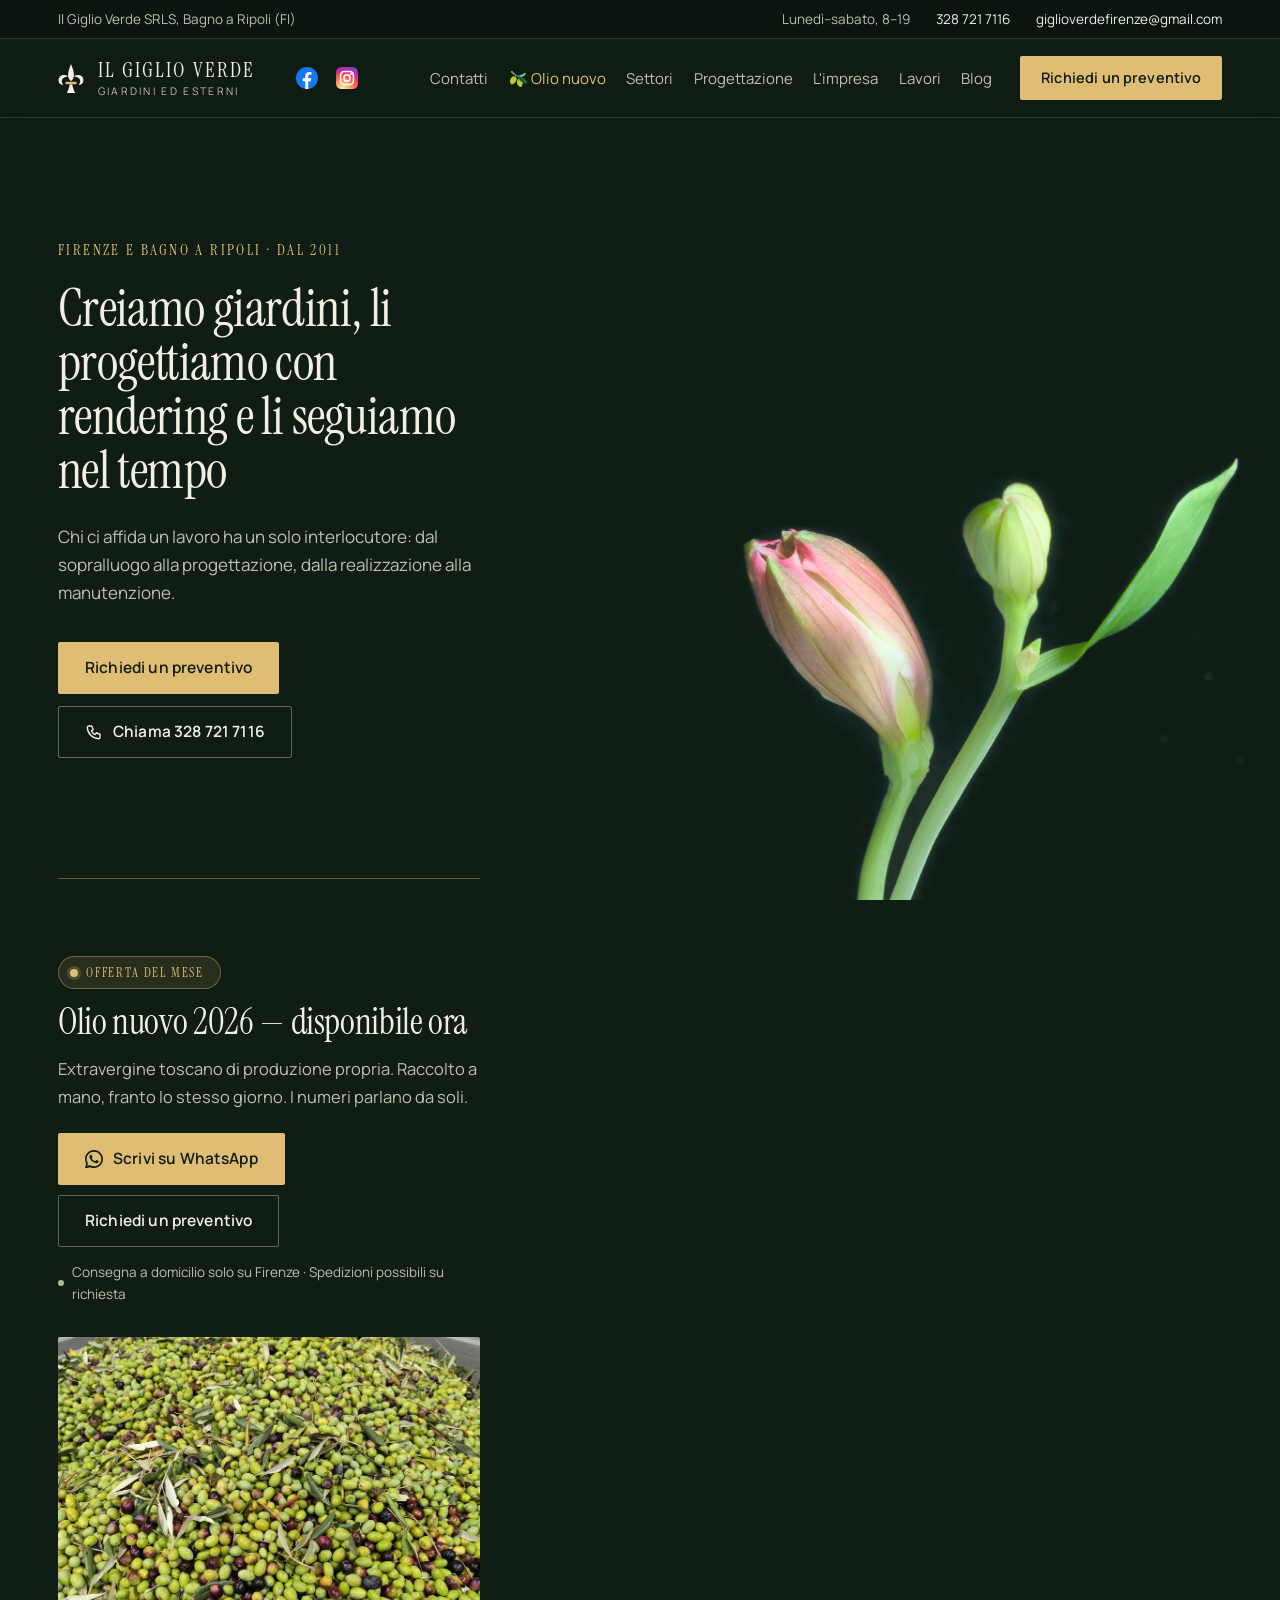
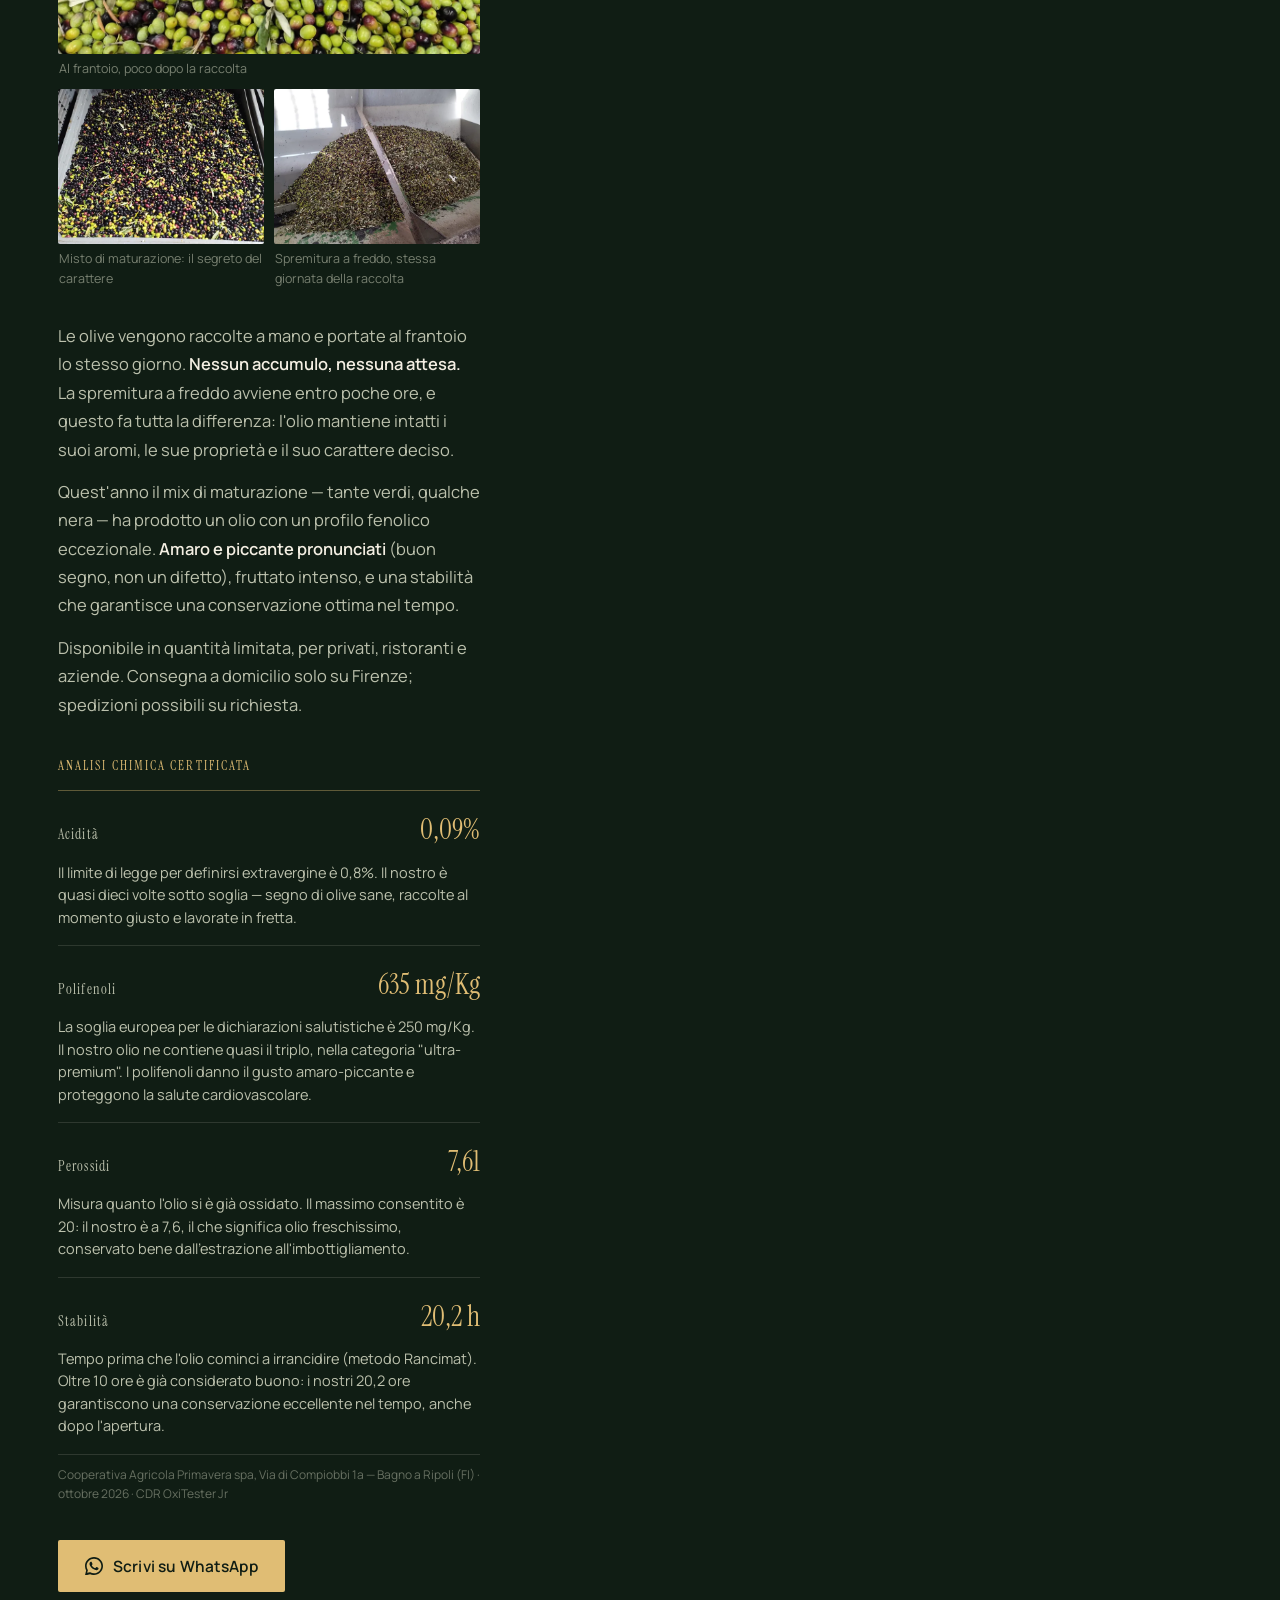
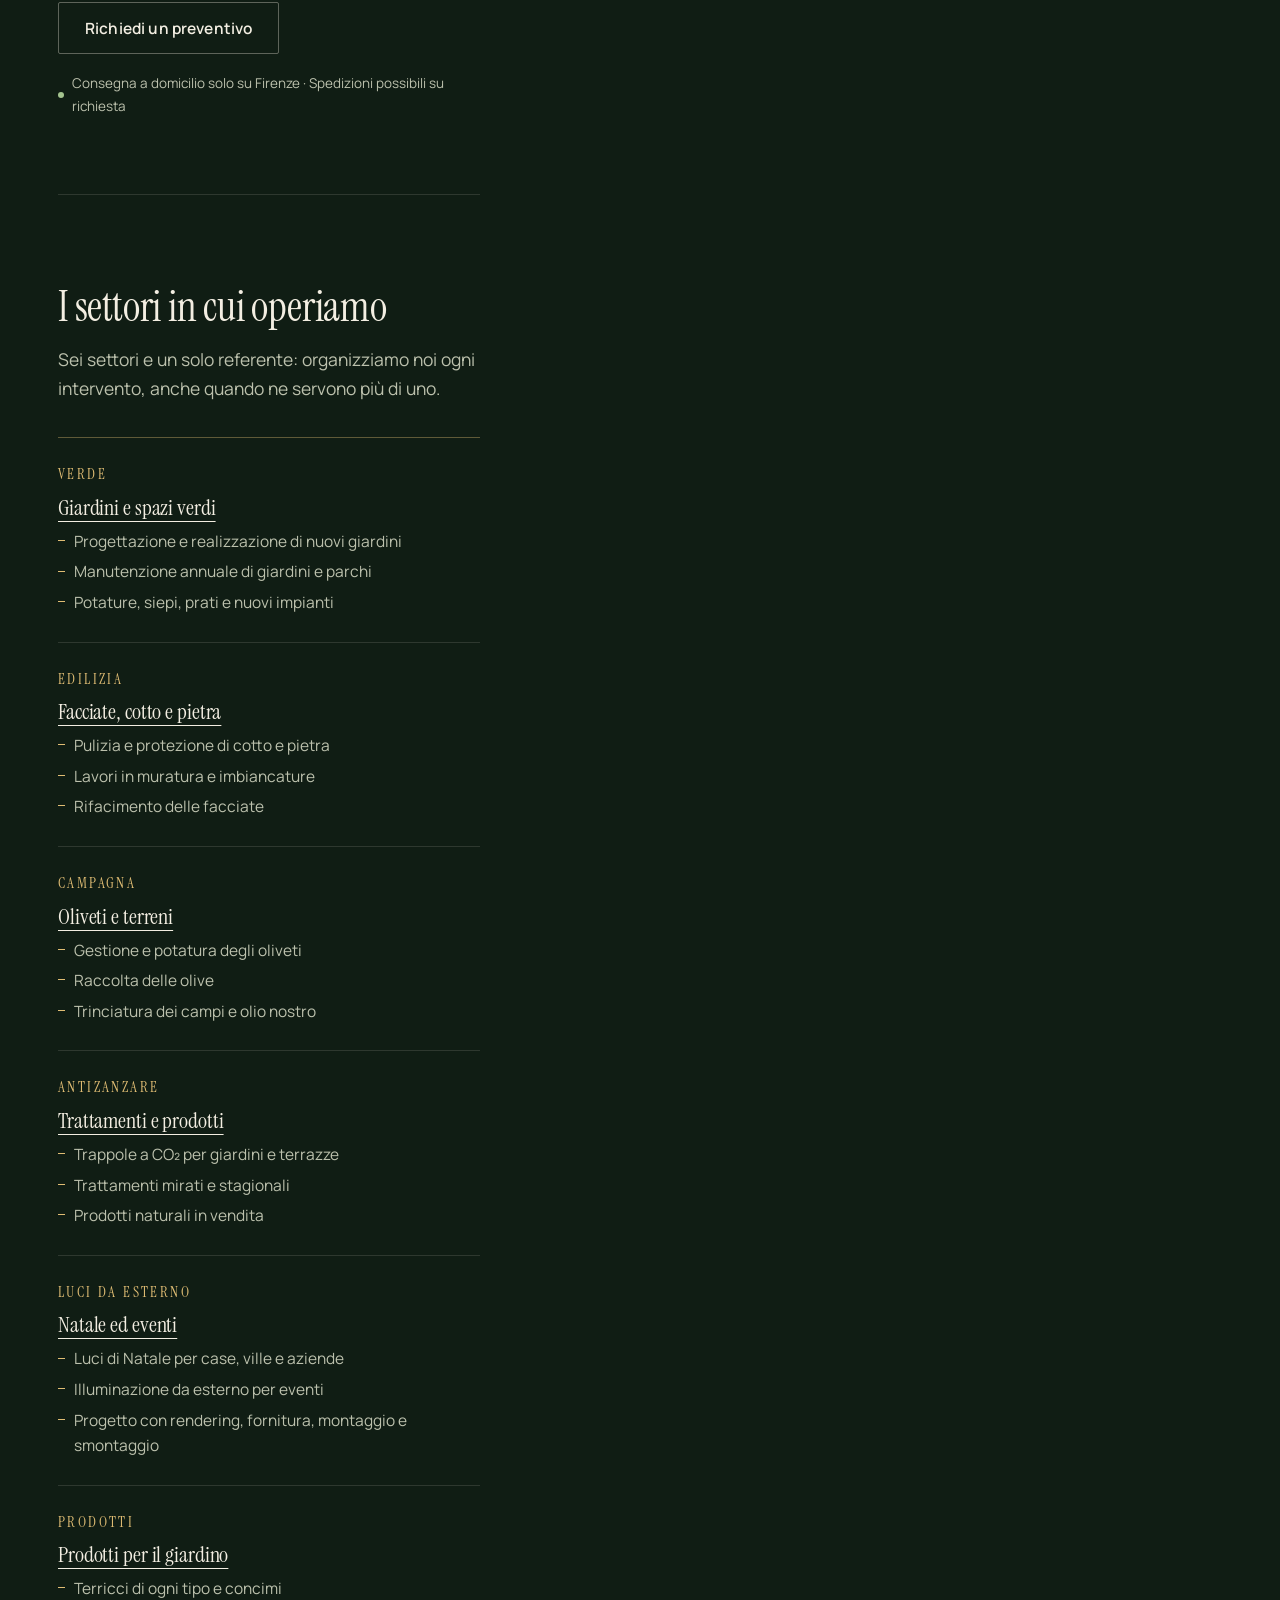
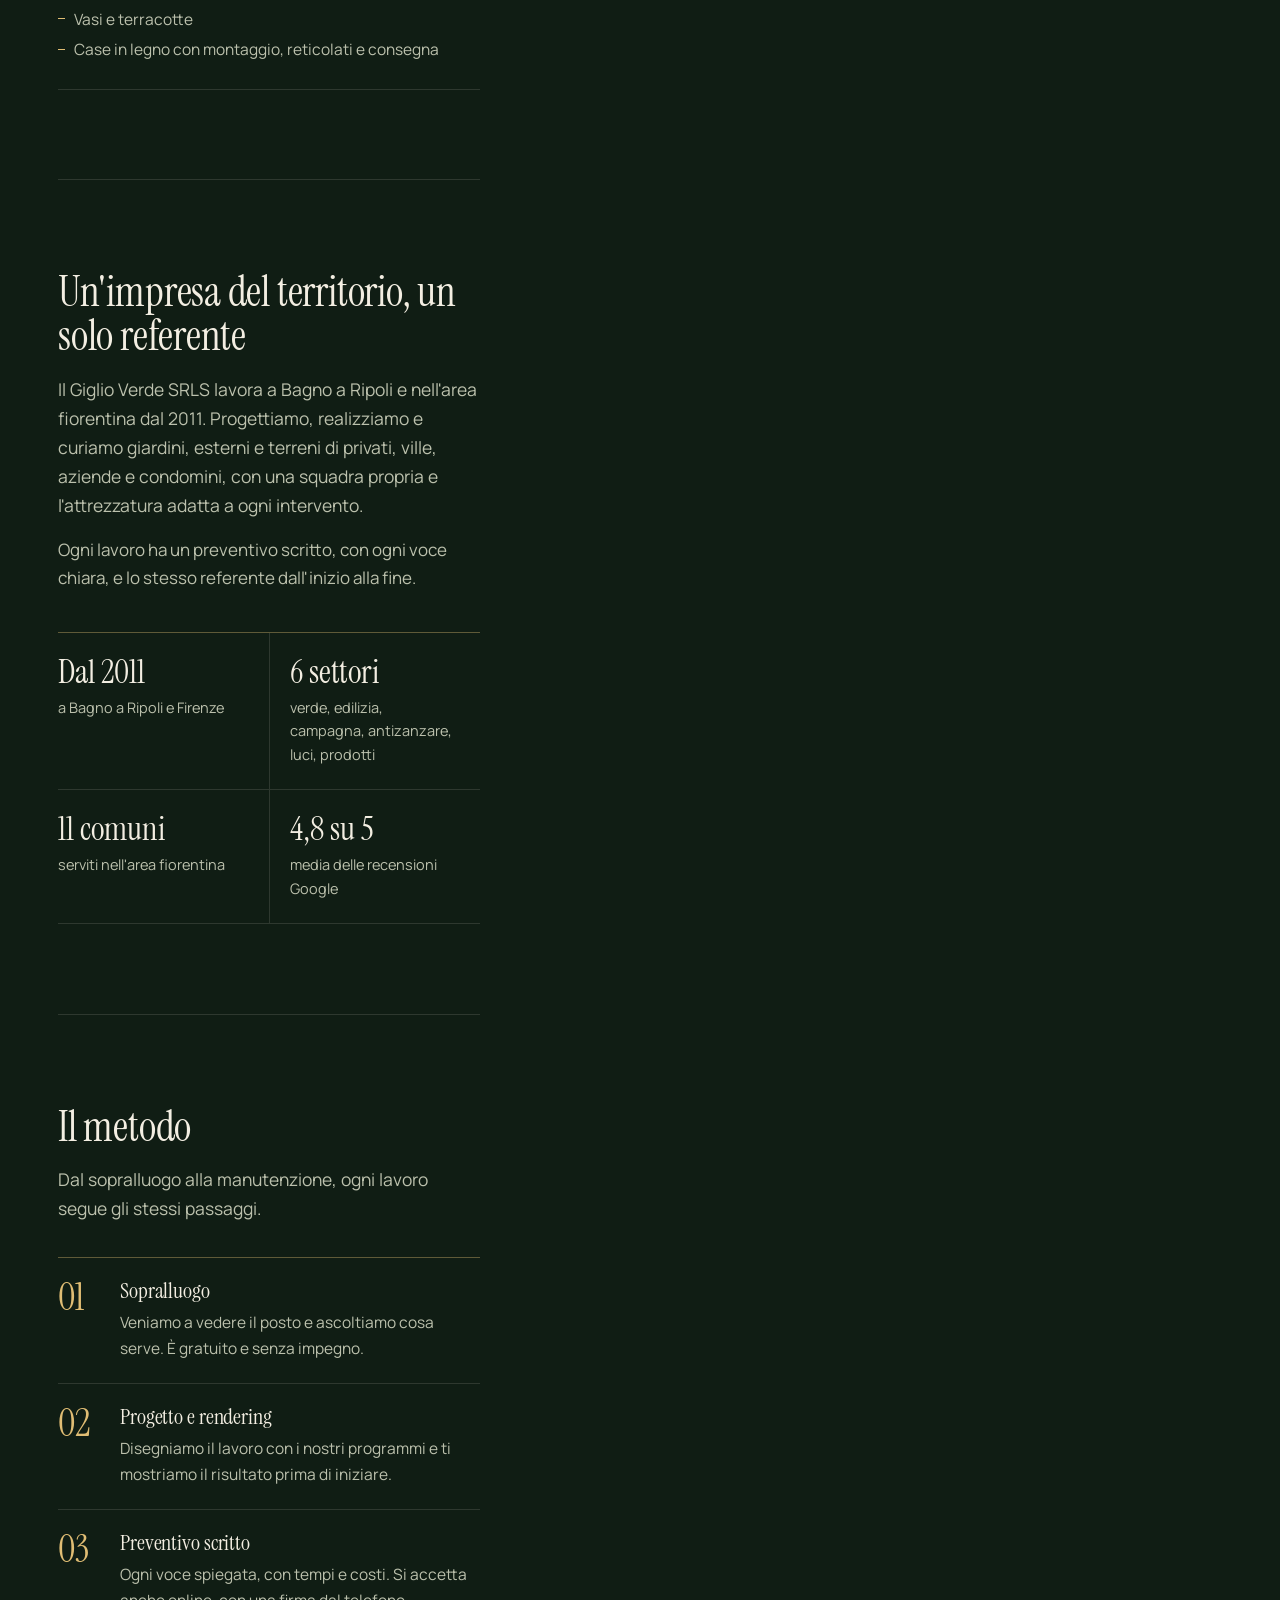
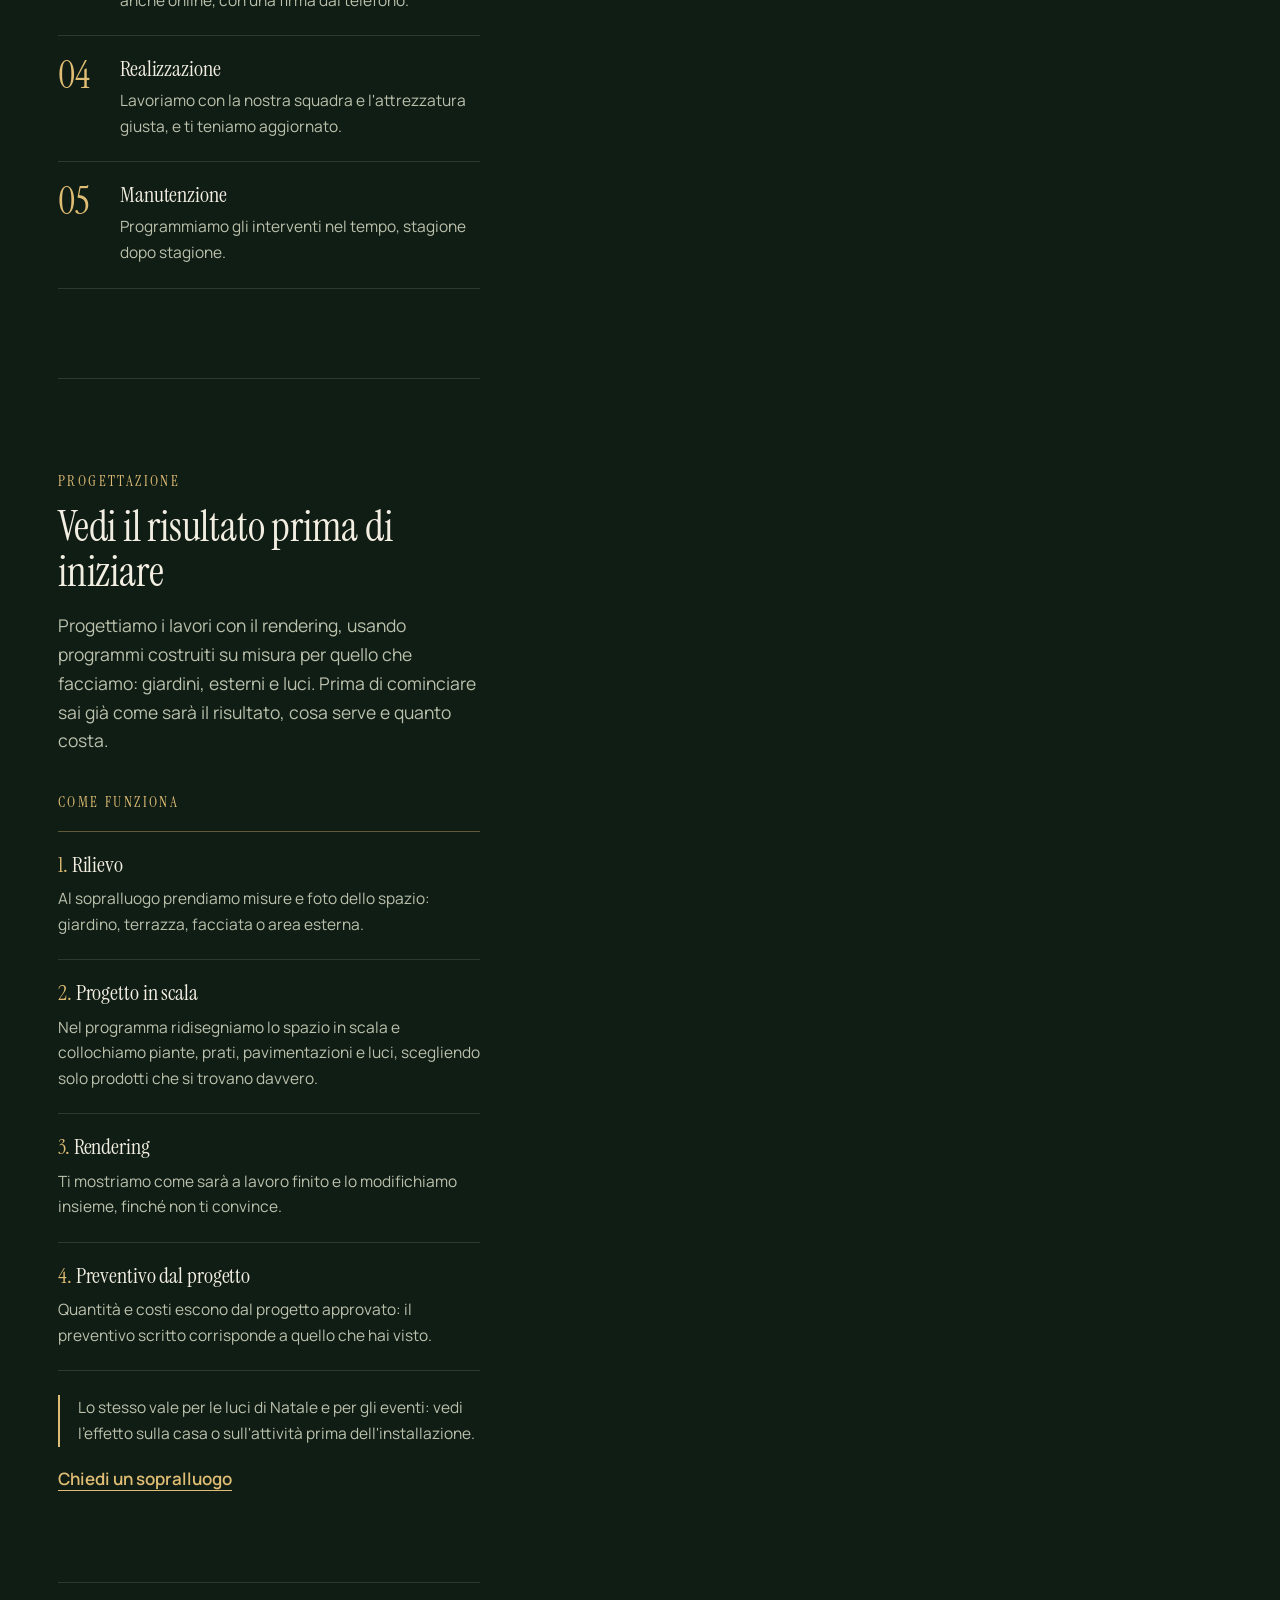
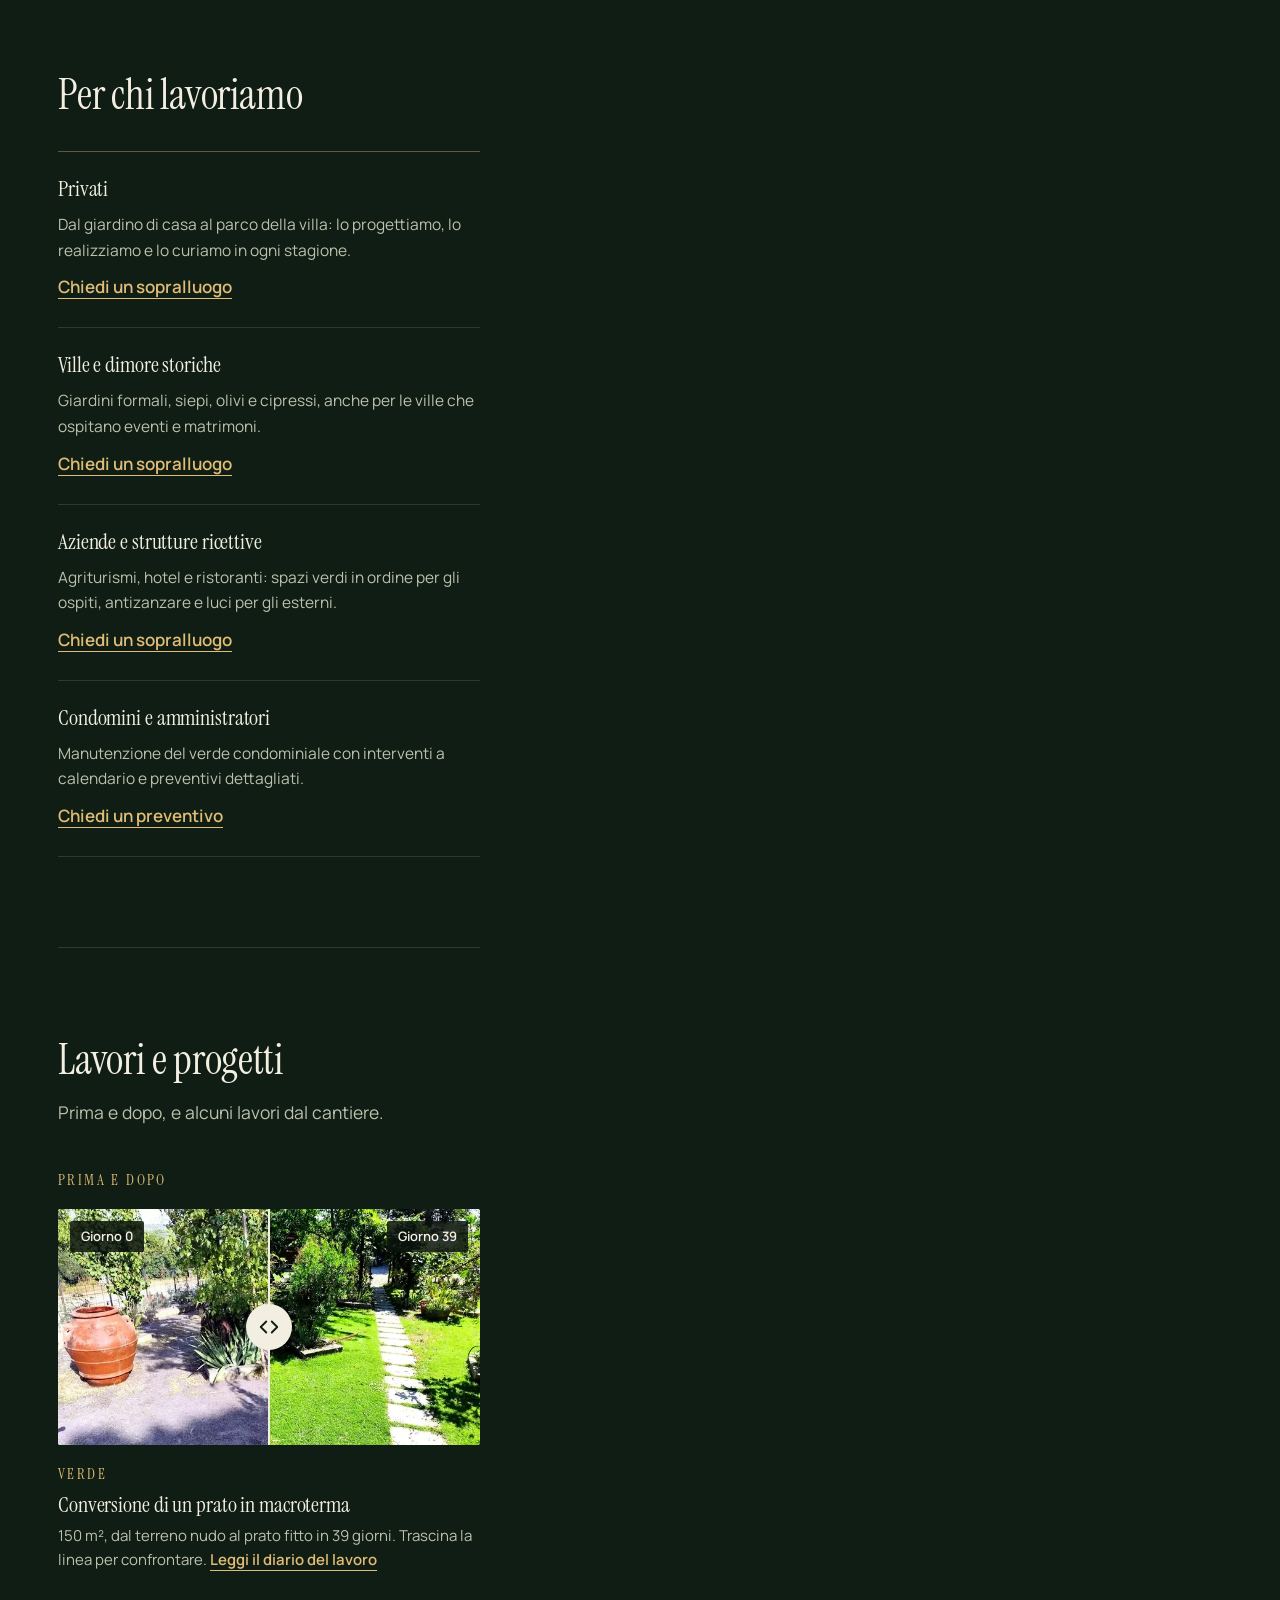
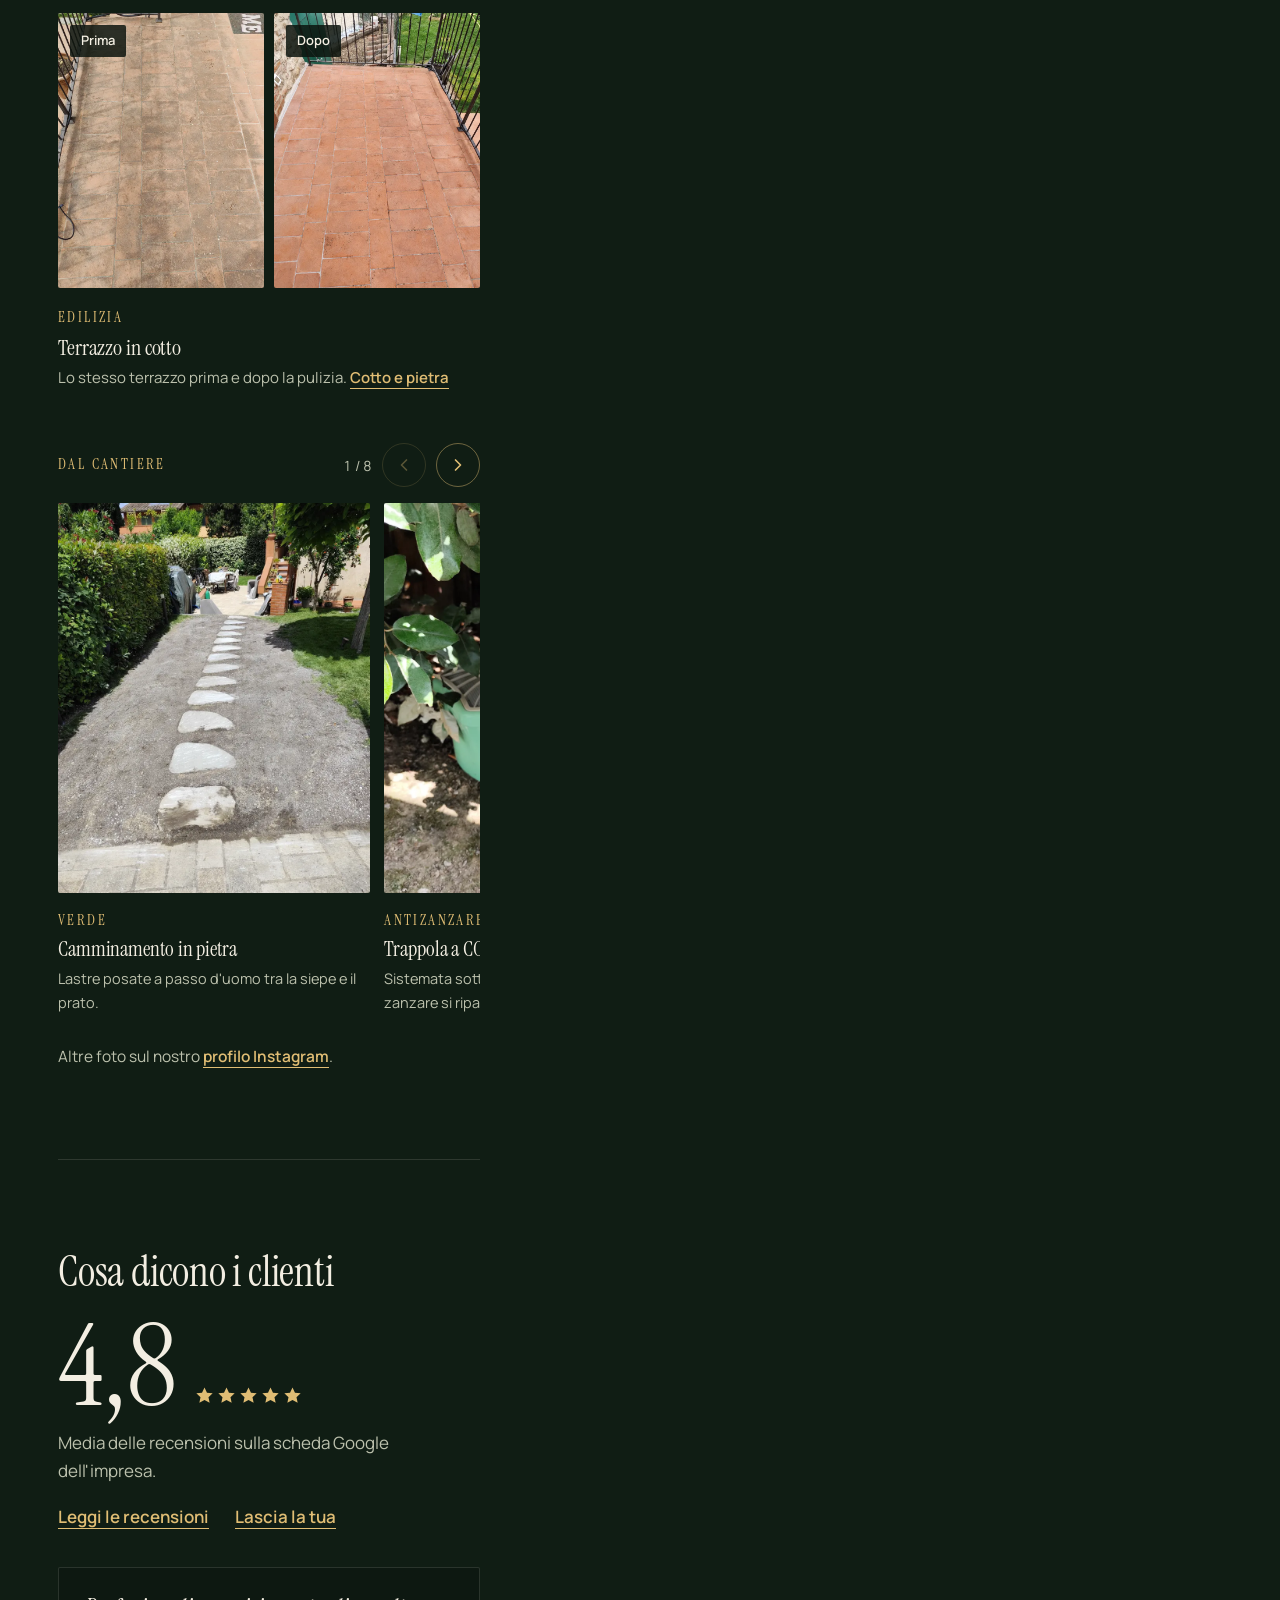
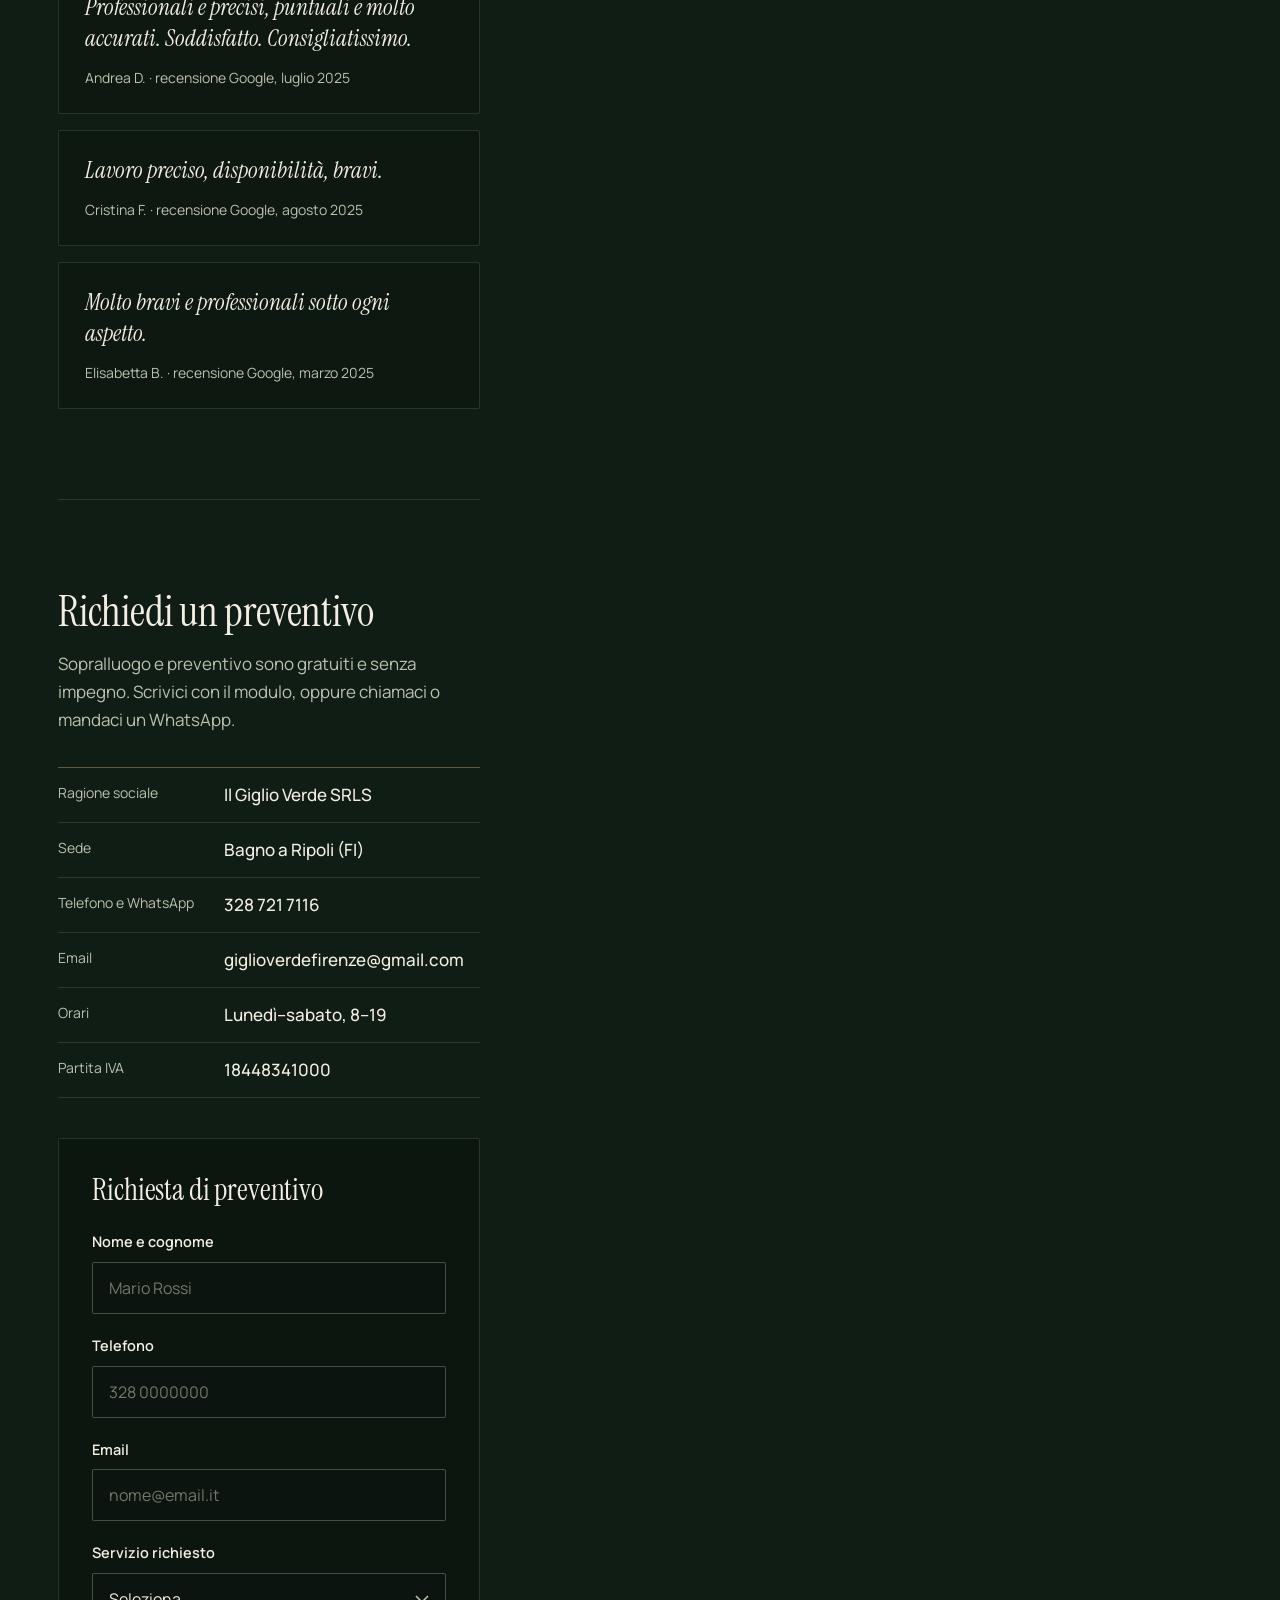
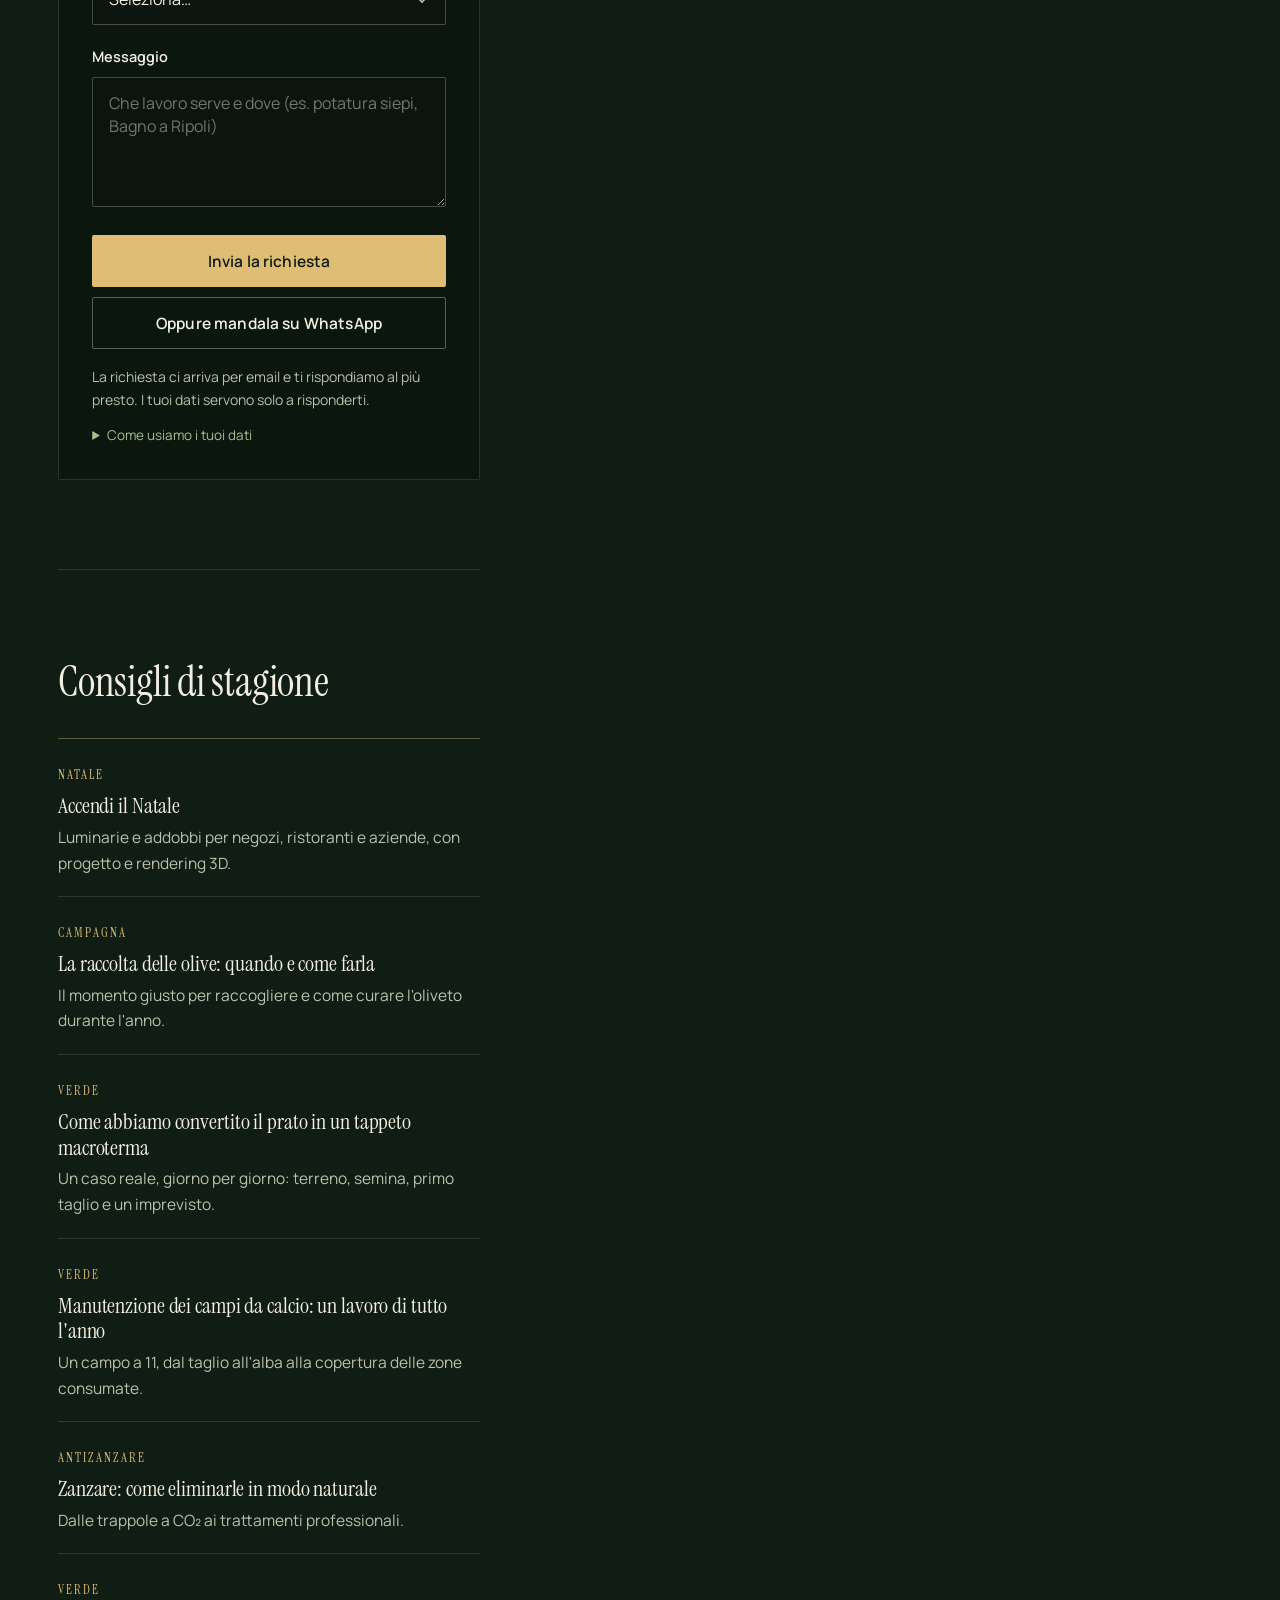
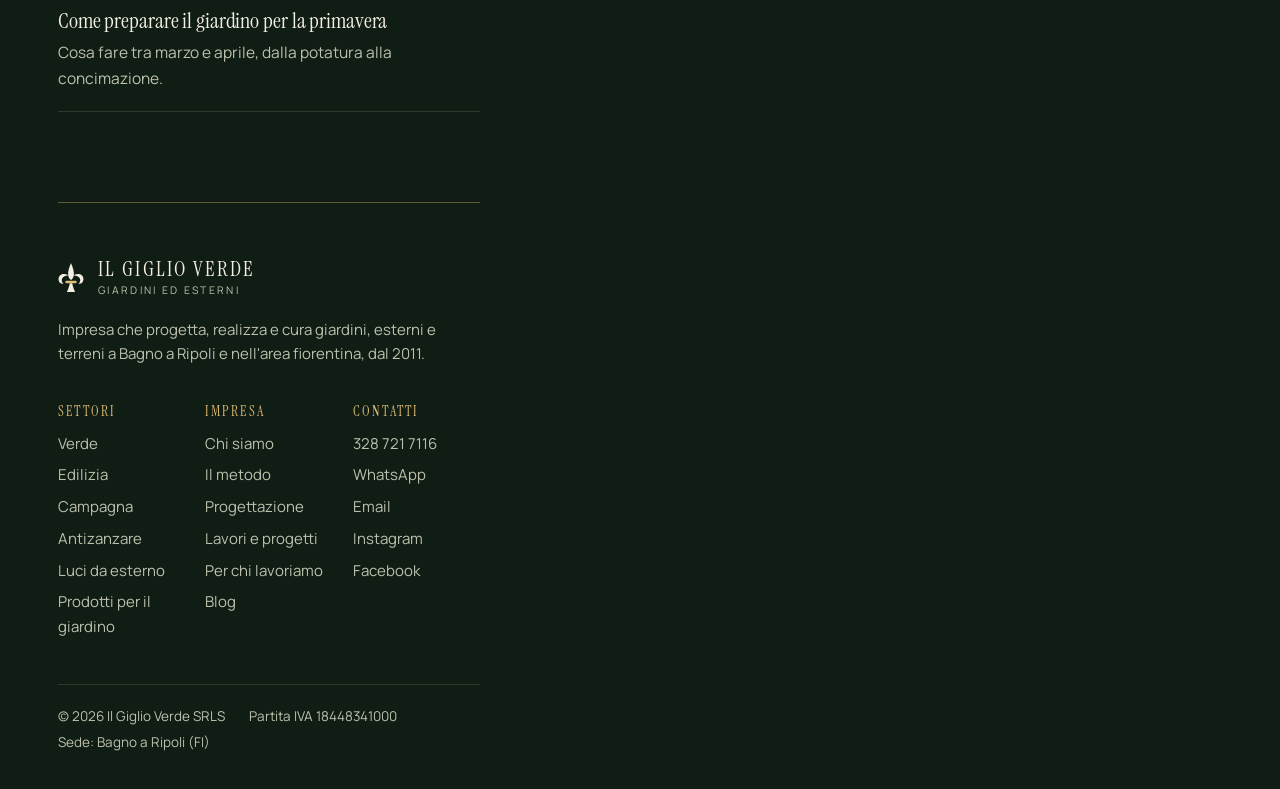
==== commit d7c01dcd: "Olio nuovo: testata in una riga, sezione senza stacco accanto al fiore, tabella leggibile - In stagi" ====
--- a/index.html
+++ b/index.html
@@ -173,6 +173,11 @@
 <link rel="preconnect" href="https://fonts.googleapis.com">
 <link rel="preconnect" href="https://fonts.gstatic.com" crossorigin>
 <link href="https://fonts.googleapis.com/css2?family=Instrument+Serif:ital@0;1&family=Manrope:wght@400;500;600;700&display=swap" rel="stylesheet">
+<script>
+/* Olio nuovo: in novembre, dicembre e gennaio mette la classe "olio-stagione" sull'html, prima che la pagina si disegni.
+   La usano la testata (menu con una voce in più) e lo script in fondo che mostra la sezione. */
+(function () { var m = new Date().getMonth() + 1; if (m === 11 || m === 12 || m === 1) document.documentElement.classList.add('olio-stagione'); })();
+</script>
 <style>
 :root {
   --bosco: #101d14;
@@ -259,7 +264,7 @@
 .social a:hover { transform: scale(1.1); }
 .social svg { width: 22px; height: 22px; }
 .menu { display: flex; gap: 26px; }
-.menu a { font-size: 15px; color: var(--crema-2); text-decoration: none; padding-block: 8px; }
+.menu a { font-size: 15px; color: var(--crema-2); text-decoration: none; padding-block: 8px; white-space: nowrap; }
 .menu a:hover { color: var(--crema); }
 .testata .btn { min-height: 44px; padding: 0 20px; font-size: 14.5px; }
 .apri-menu { display: none; margin-left: auto; background: none; border: 1px solid rgba(243, 238, 226, 0.34); color: var(--crema); font: 600 15px/1 var(--sans); border-radius: 2px; padding: 11px 16px; cursor: pointer; }
@@ -486,7 +491,17 @@
 }
 
 /* offerta del mese — olio nuovo */
-.offerta-mese { background: linear-gradient(160deg, #17270d 0%, #0e1b09 100%); }
+/* sul PC lo sfondo resta quello della pagina, perché la parte destra è del fiore; sul telefono la sezione ha il suo fondo verde oliva */
+@media screen and (max-width: 900px) {
+  .offerta-mese { background: linear-gradient(160deg, #17270d 0%, #0e1b09 100%); }
+  .offerta-cta .btn { flex: 1 1 auto; }
+}
+/* in stagione il menu ha una voce in più: voci un po' più strette e, sotto i 1260px, il pulsante Menu come già succede sotto i 1180px */
+.olio-stagione .menu { gap: clamp(18px, 1.6vw, 26px); }
+@media screen and (min-width: 1181px) and (max-width: 1260px) {
+  .olio-stagione .menu { display: none; }
+  .olio-stagione .apri-menu { display: inline-flex; margin-left: 0; }
+}
 .offerta-mese > .wrap { border-top: 1px solid var(--linea-oro); padding-block: clamp(48px, 6vw, 92px); }
 .offerta-badge { display: inline-flex; align-items: center; gap: 8px; background: rgba(224,189,116,0.11); border: 1px solid var(--linea-oro); border-radius: 100px; padding: 5px 16px 5px 11px; font-family: var(--serif); font-size: 13px; letter-spacing: 0.14em; text-transform: uppercase; color: var(--oro); }
 .offerta-badge::before { content: ""; width: 8px; height: 8px; border-radius: 50%; background: var(--oro); box-shadow: 0 0 0 3px rgba(224,189,116,0.22); flex-shrink: 0; animation: olio-pulsa 2.4s ease-in-out infinite; }
@@ -516,6 +531,13 @@
 .olio-analisi .olio-val { font-family: var(--serif); font-size: clamp(22px, 2.2vw, 28px); color: var(--oro); font-weight: 400; padding: 14px 20px 14px 0; white-space: nowrap; vertical-align: top; }
 .olio-analisi td:last-child { color: var(--crema-2); font-size: 14.5px; line-height: 1.55; padding: 14px 0; vertical-align: top; }
 .olio-fonte { margin-top: 10px; font-size: 12px; color: var(--crema-2); opacity: 0.5; }
+/* colonna stretta (telefono e PC fino a ~1600px): nome e valore sulla stessa riga, spiegazione sotto a tutta larghezza */
+@container (max-width: 560px) {
+  .olio-analisi, .olio-analisi tbody { display: block; }
+  .olio-analisi tr { display: grid; grid-template-columns: minmax(0, 1fr) auto; align-items: baseline; column-gap: 16px; padding: 16px 0; }
+  .olio-analisi th, .olio-analisi .olio-val, .olio-analisi td:last-child { padding: 0; width: auto; }
+  .olio-analisi td:last-child { grid-column: 1 / -1; margin-top: 8px; }
+}
 
 /* CTA finale */
 .offerta-cta { margin-top: 36px; display: flex; flex-wrap: wrap; gap: 10px; align-items: center; }
@@ -647,9 +669,8 @@
       </div>
 
       <!-- Tabella analisi -->
-      <p class="olio-analisi-titolo">Analisi chimica certificata</p>
-      <table class="olio-analisi">
-        <caption class="olio-fonte">Cooperativa Agricola Primavera spa, Via di Compiobbi 1a — Bagno a Ripoli (FI) · ottobre 2026 · CDR OxiTester Jr</caption>
+      <p class="olio-analisi-titolo" id="olio-analisi-titolo">Analisi chimica certificata</p>
+      <table class="olio-analisi" aria-labelledby="olio-analisi-titolo">
         <tbody>
           <tr>
             <th scope="row">Acidità</th>
@@ -673,6 +694,7 @@
           </tr>
         </tbody>
       </table>
+      <p class="olio-fonte">Cooperativa Agricola Primavera spa, Via di Compiobbi 1a — Bagno a Ripoli (FI) · ottobre 2026 · CDR OxiTester Jr</p>
 
       <!-- CTA -->
       <div class="offerta-cta">
@@ -1233,11 +1255,12 @@
 })();
 </script>
 <script>
-/* Offerta del mese: olio nuovo — visibile ogni anno in novembre (11), dicembre (12) e gennaio (1) */
+/* Offerta del mese: olio nuovo — visibile ogni anno in novembre (11), dicembre (12) e gennaio (1).
+   La stagione la decide lo script in testa alla pagina (classe "olio-stagione" sull'html). */
 (function () {
   var oggi = new Date();
   var mese = oggi.getMonth() + 1; // 1=gen ... 12=dic
-  if (mese === 11 || mese === 12 || mese === 1) {
+  if (document.documentElement.classList.contains('olio-stagione')) {
     var sez = document.getElementById('offerta-mese');
     if (sez) {
       sez.removeAttribute('hidden');
